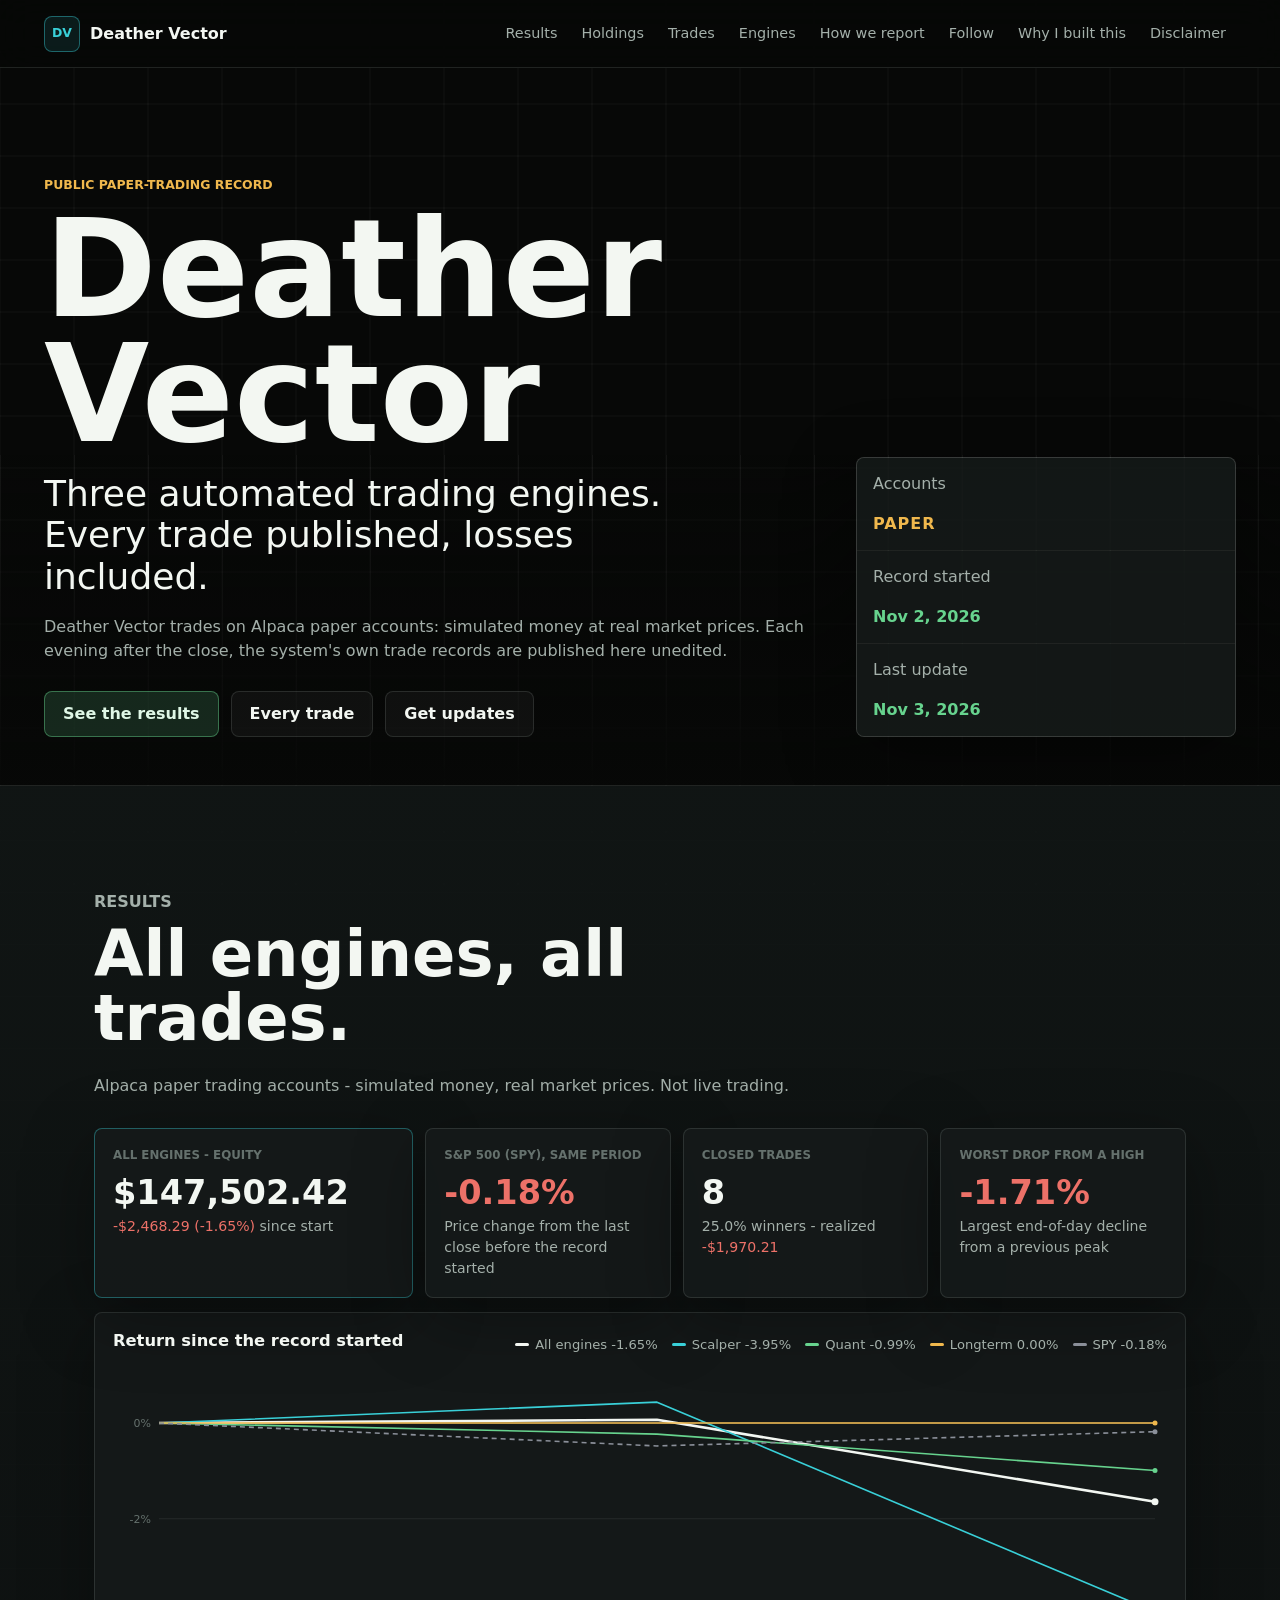
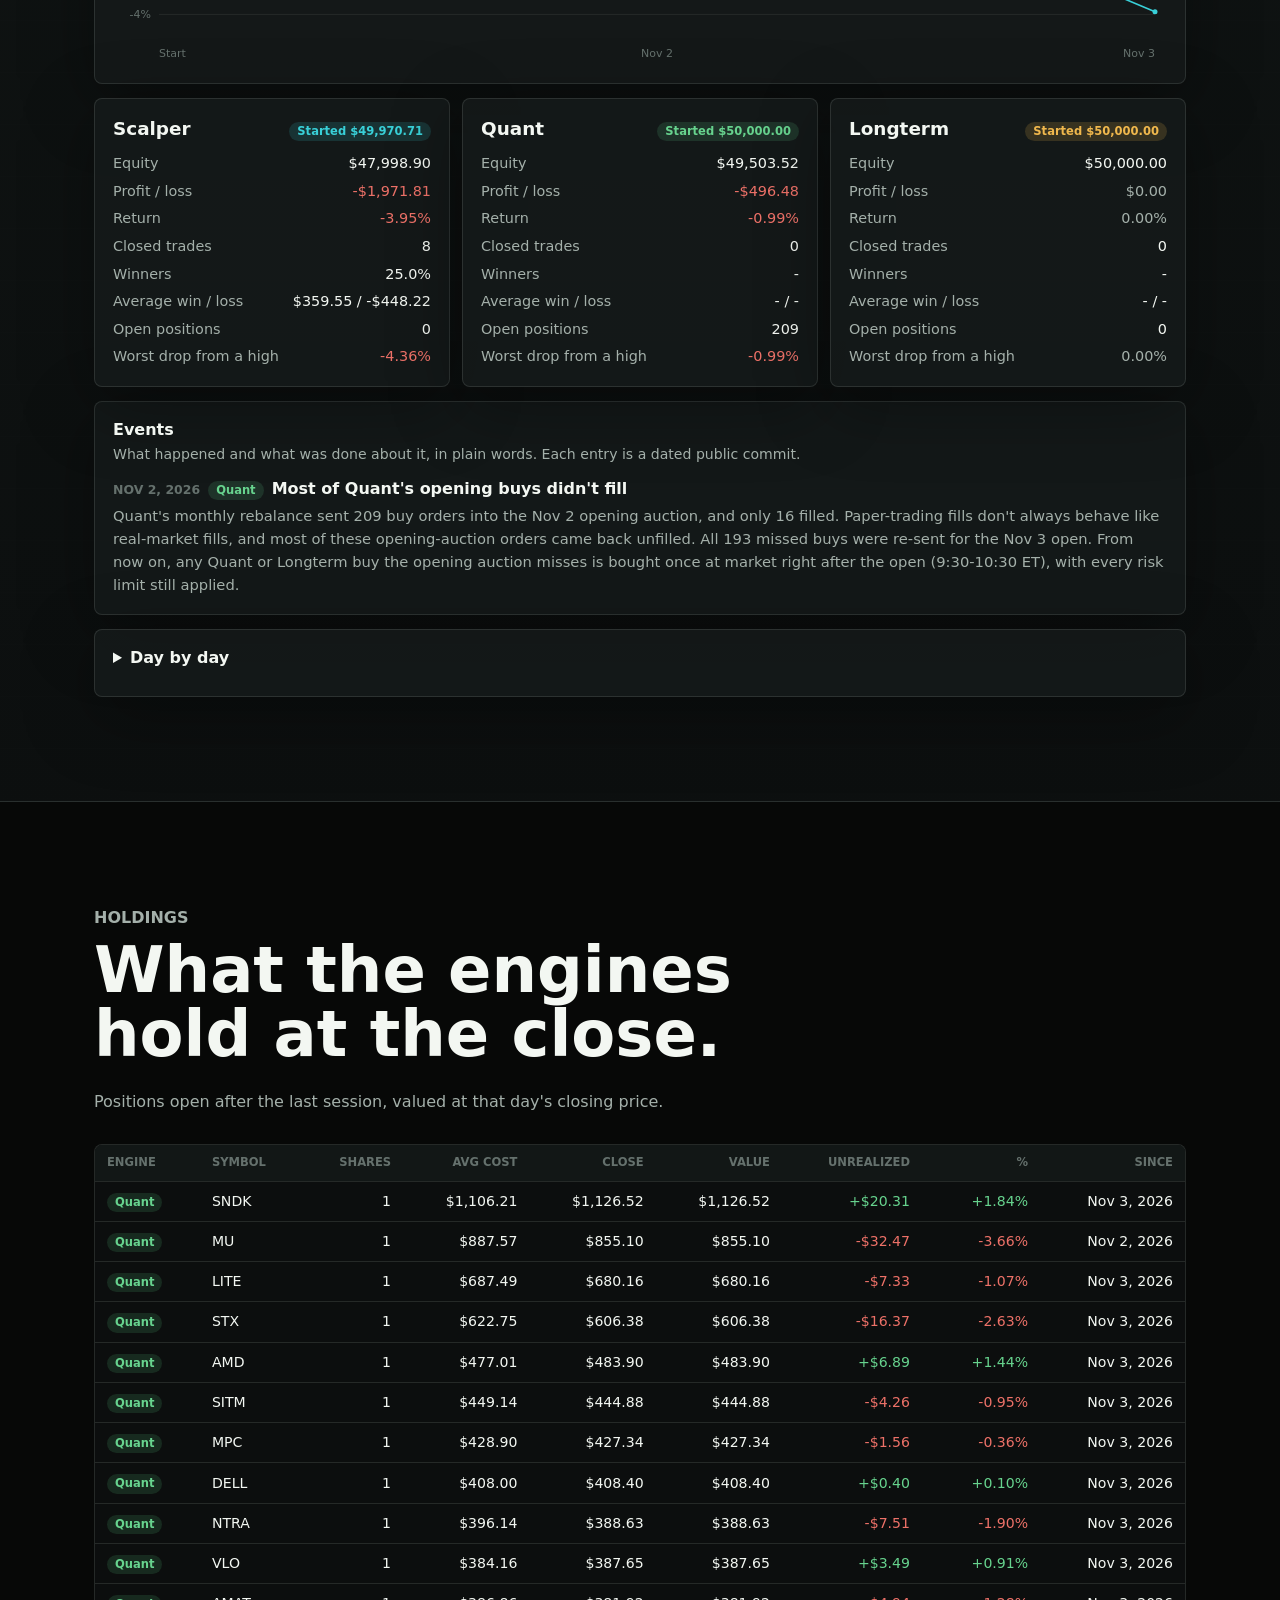
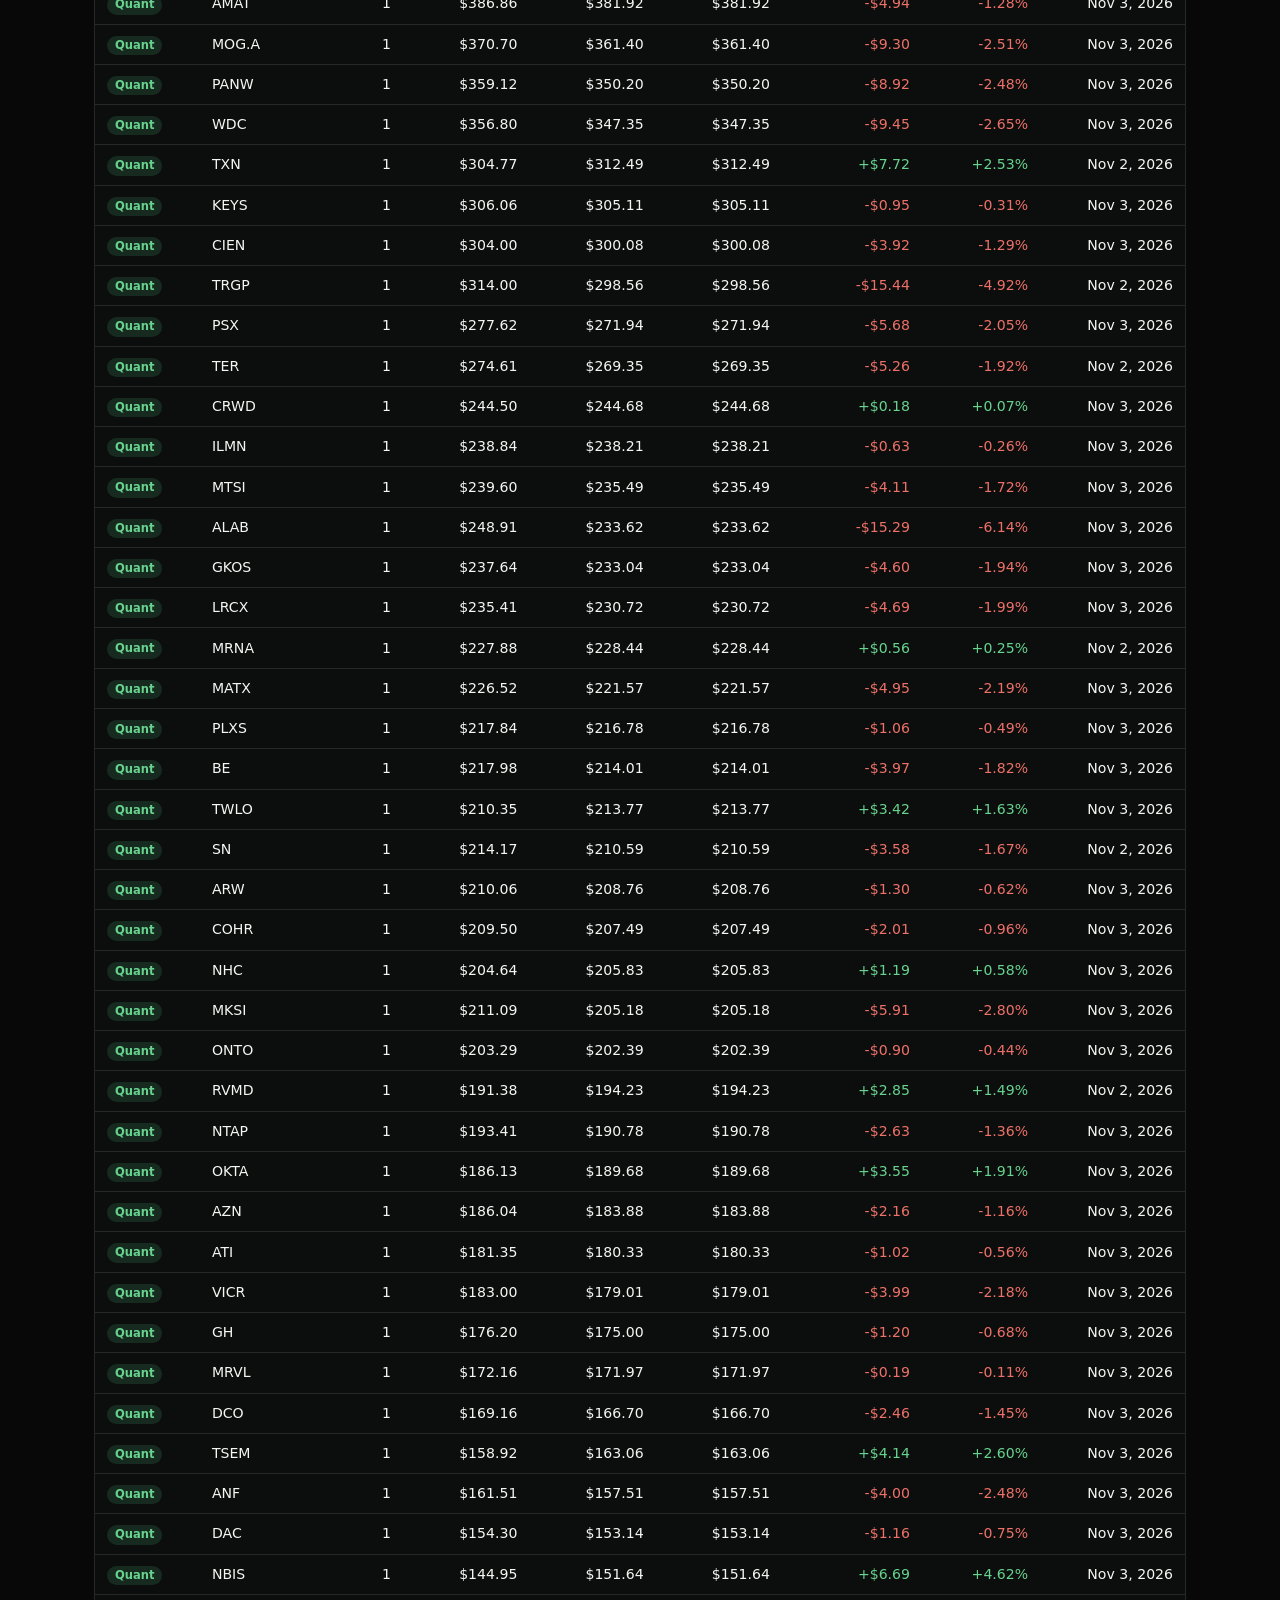
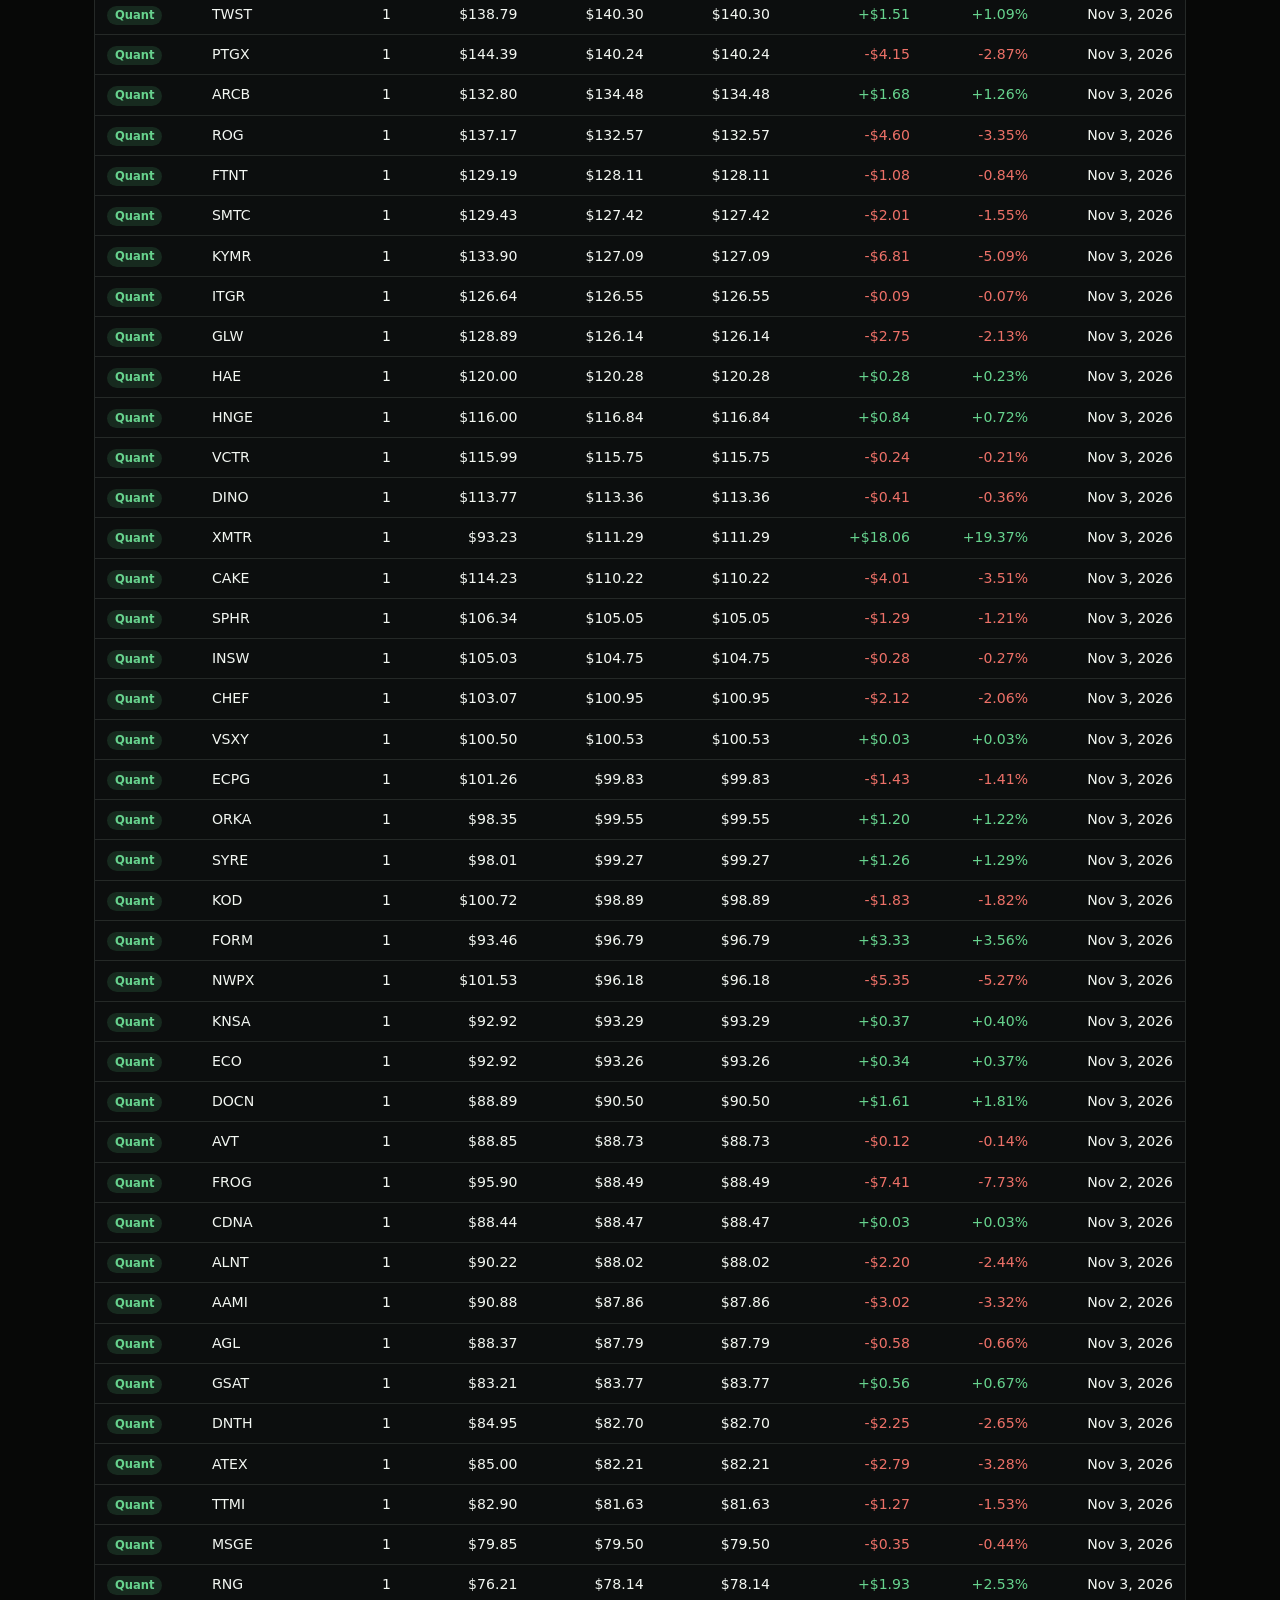
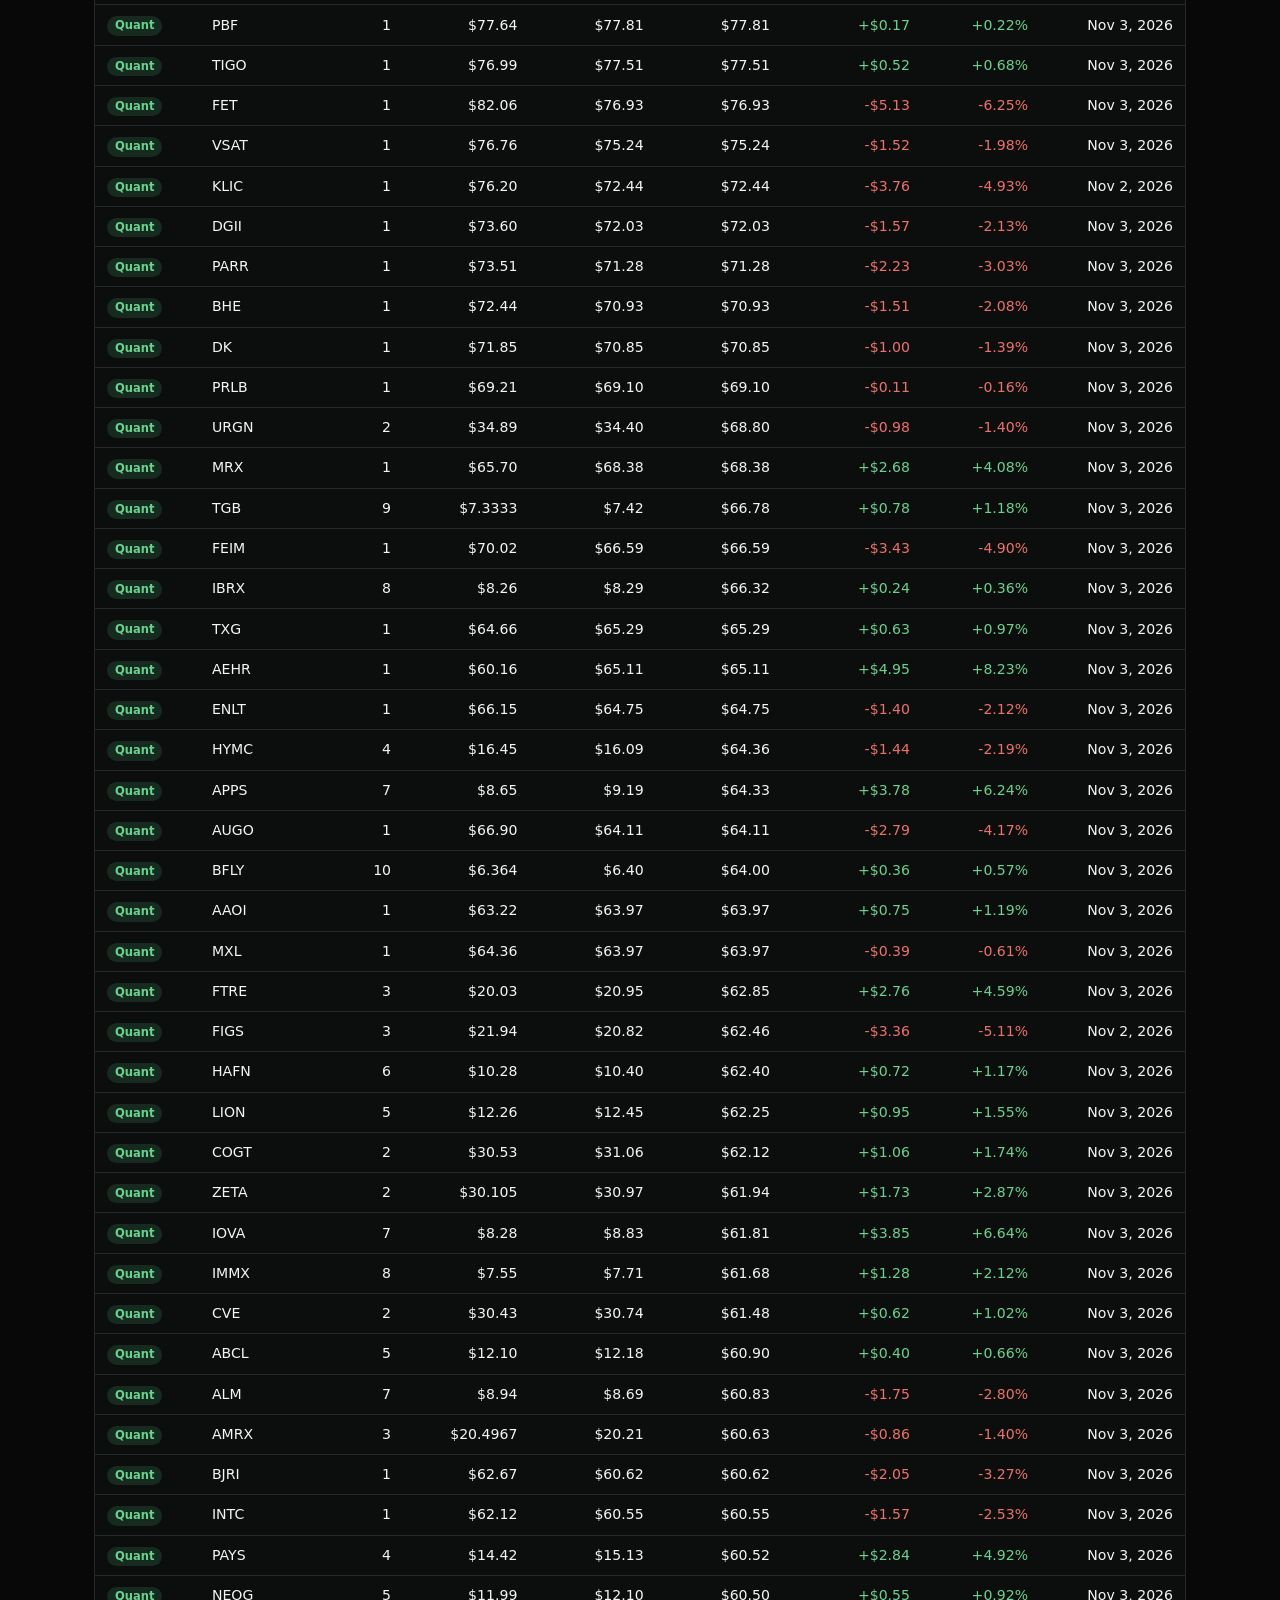
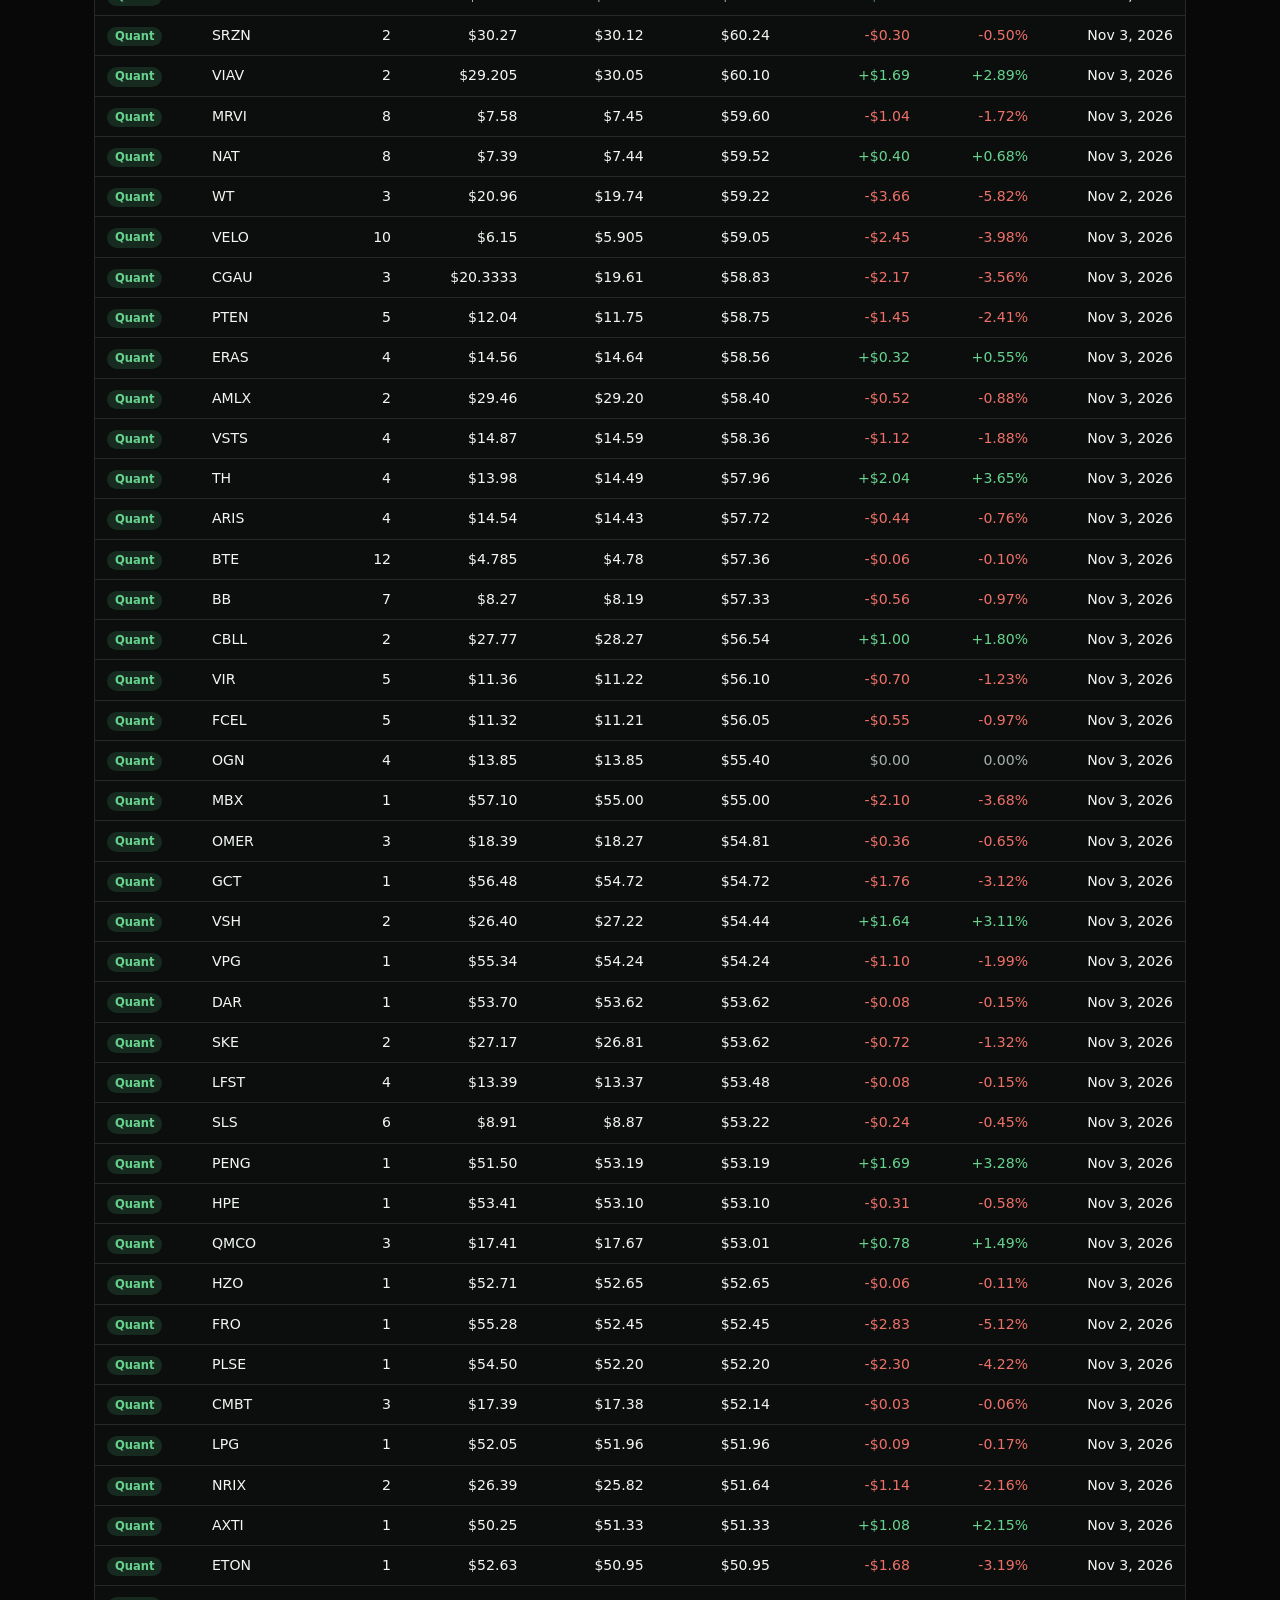
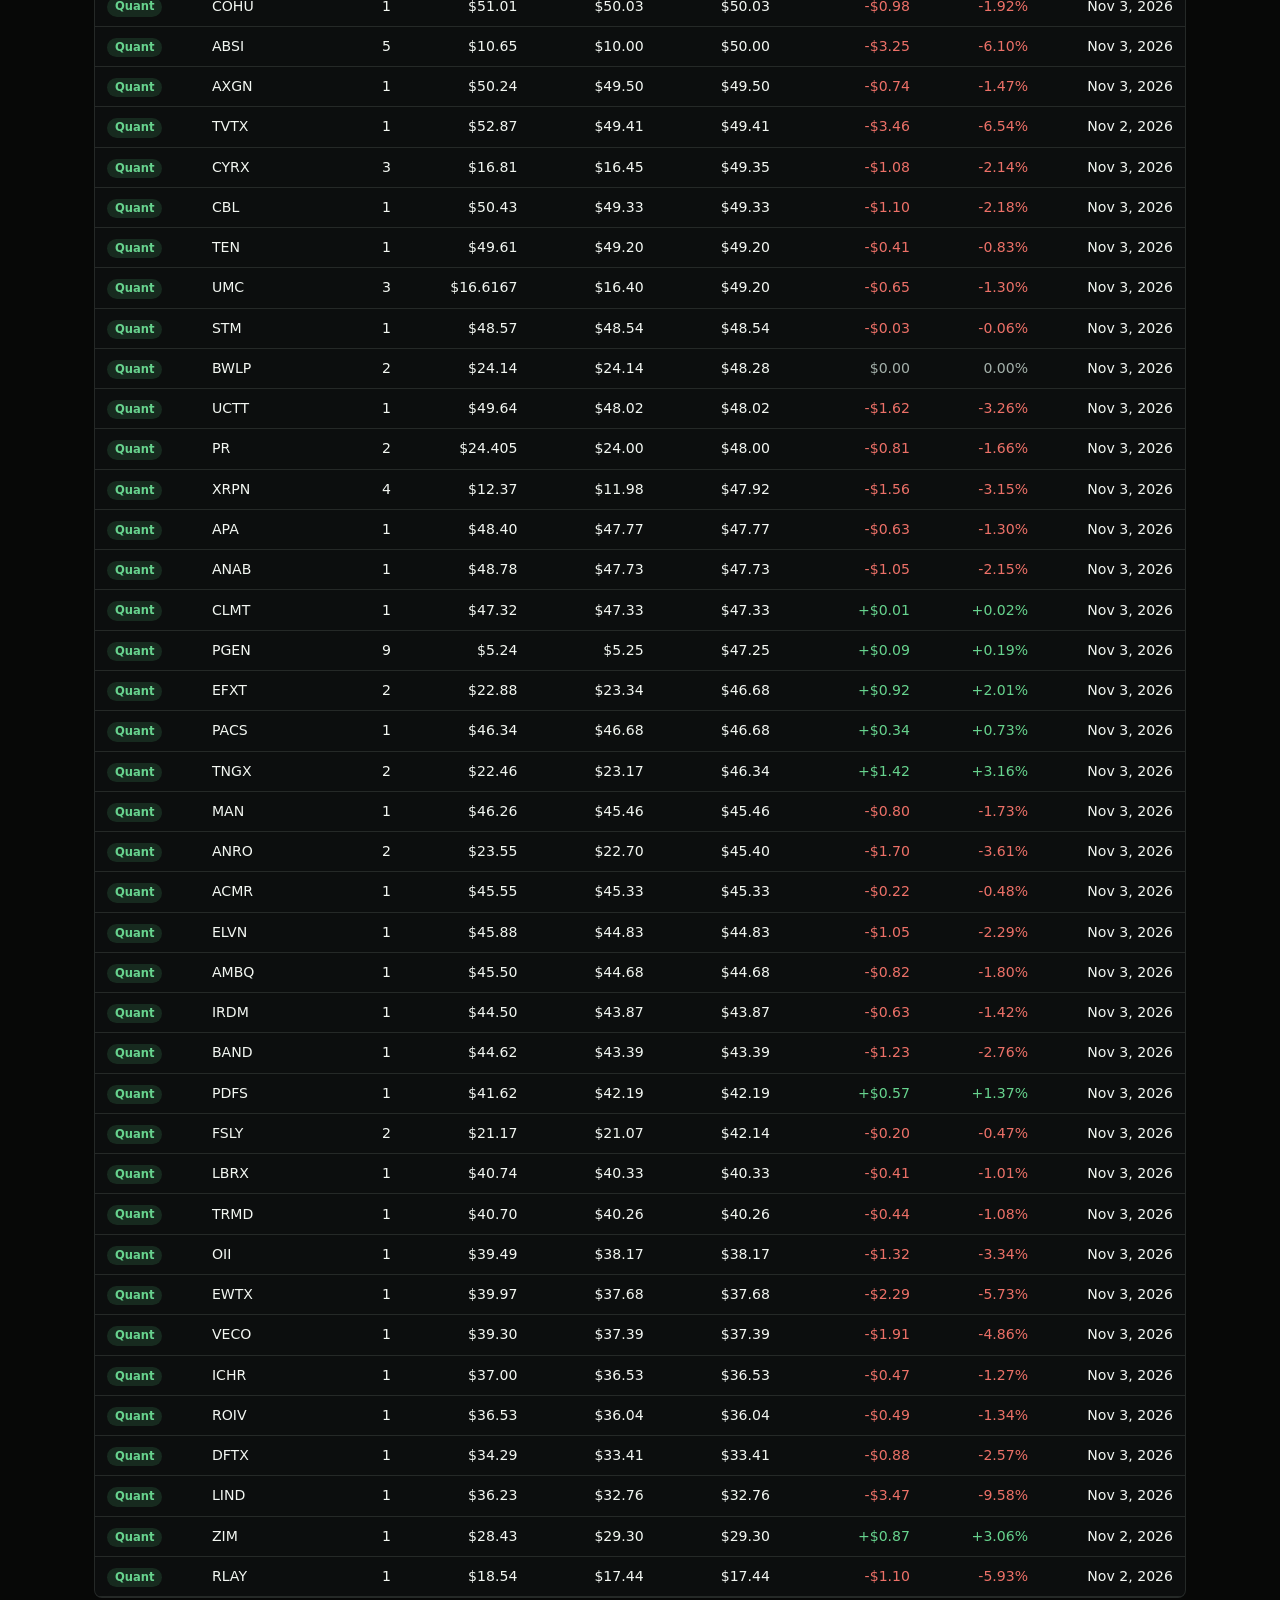
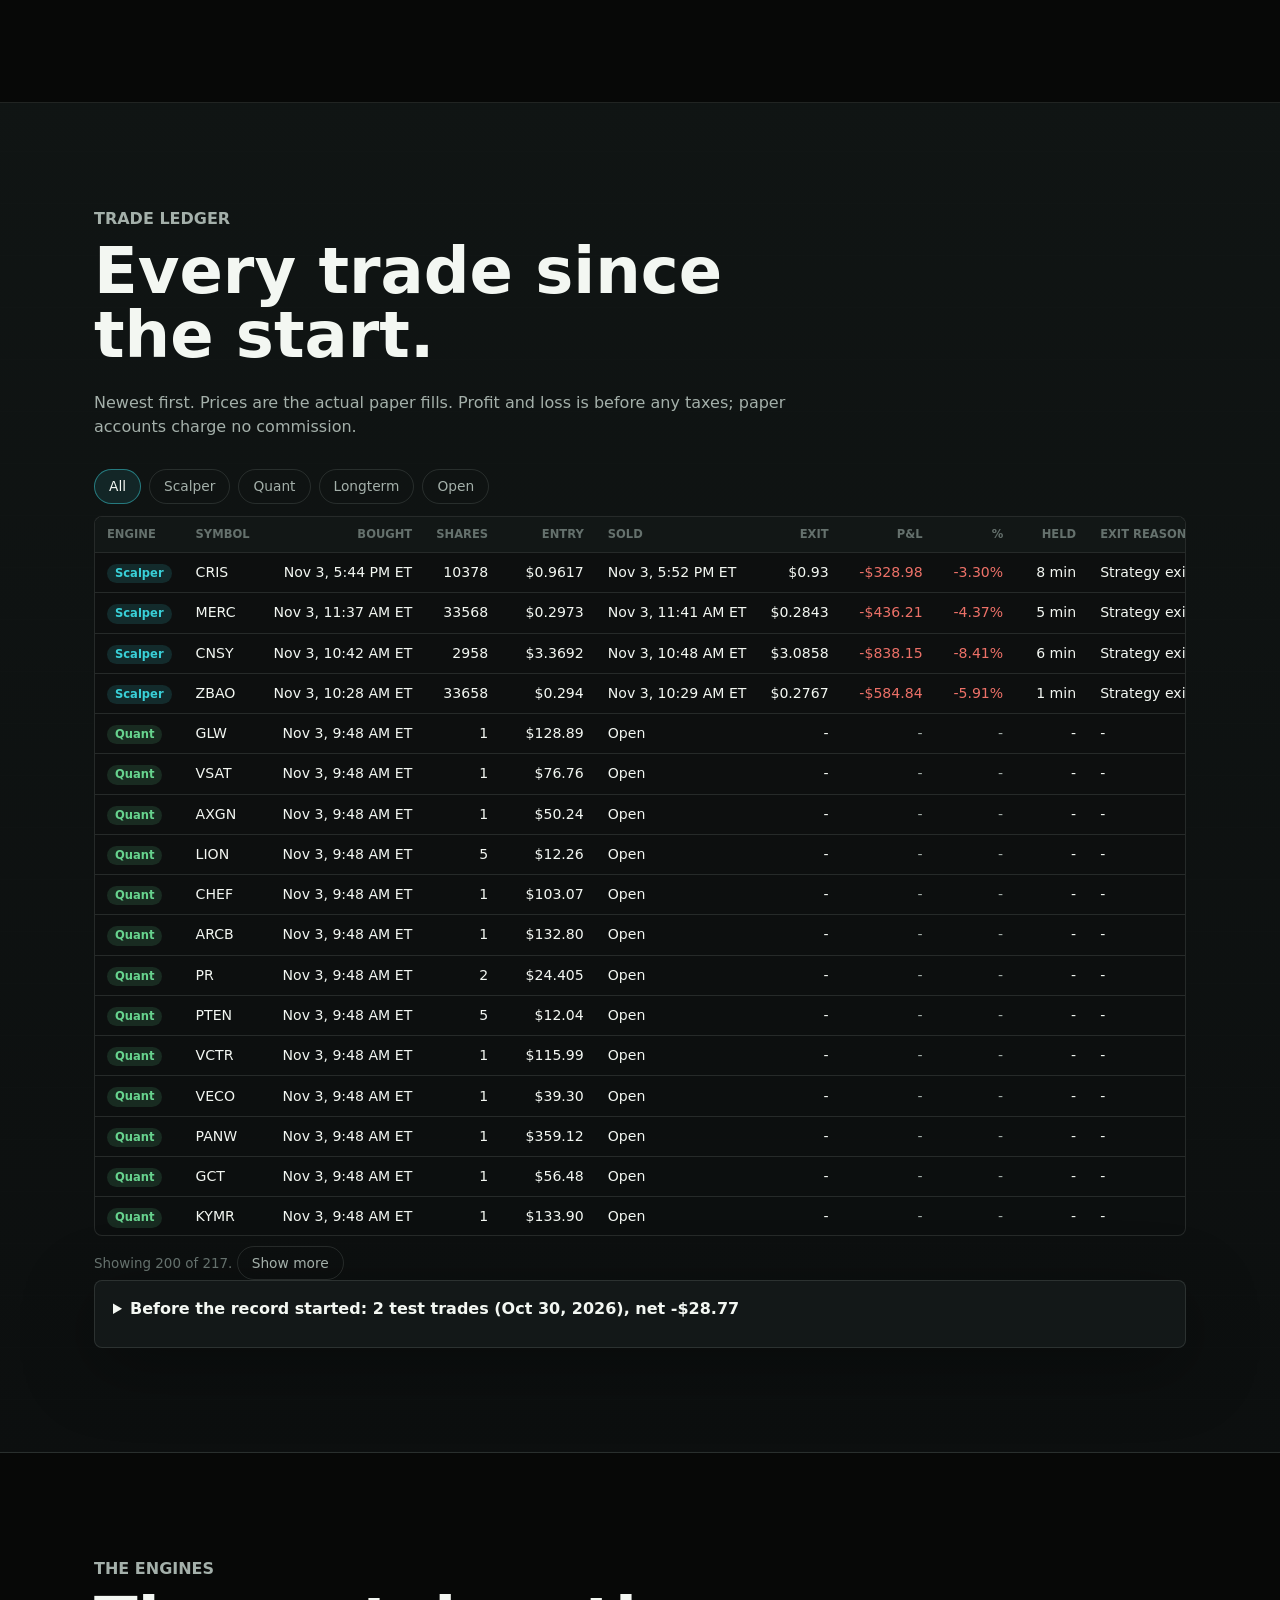
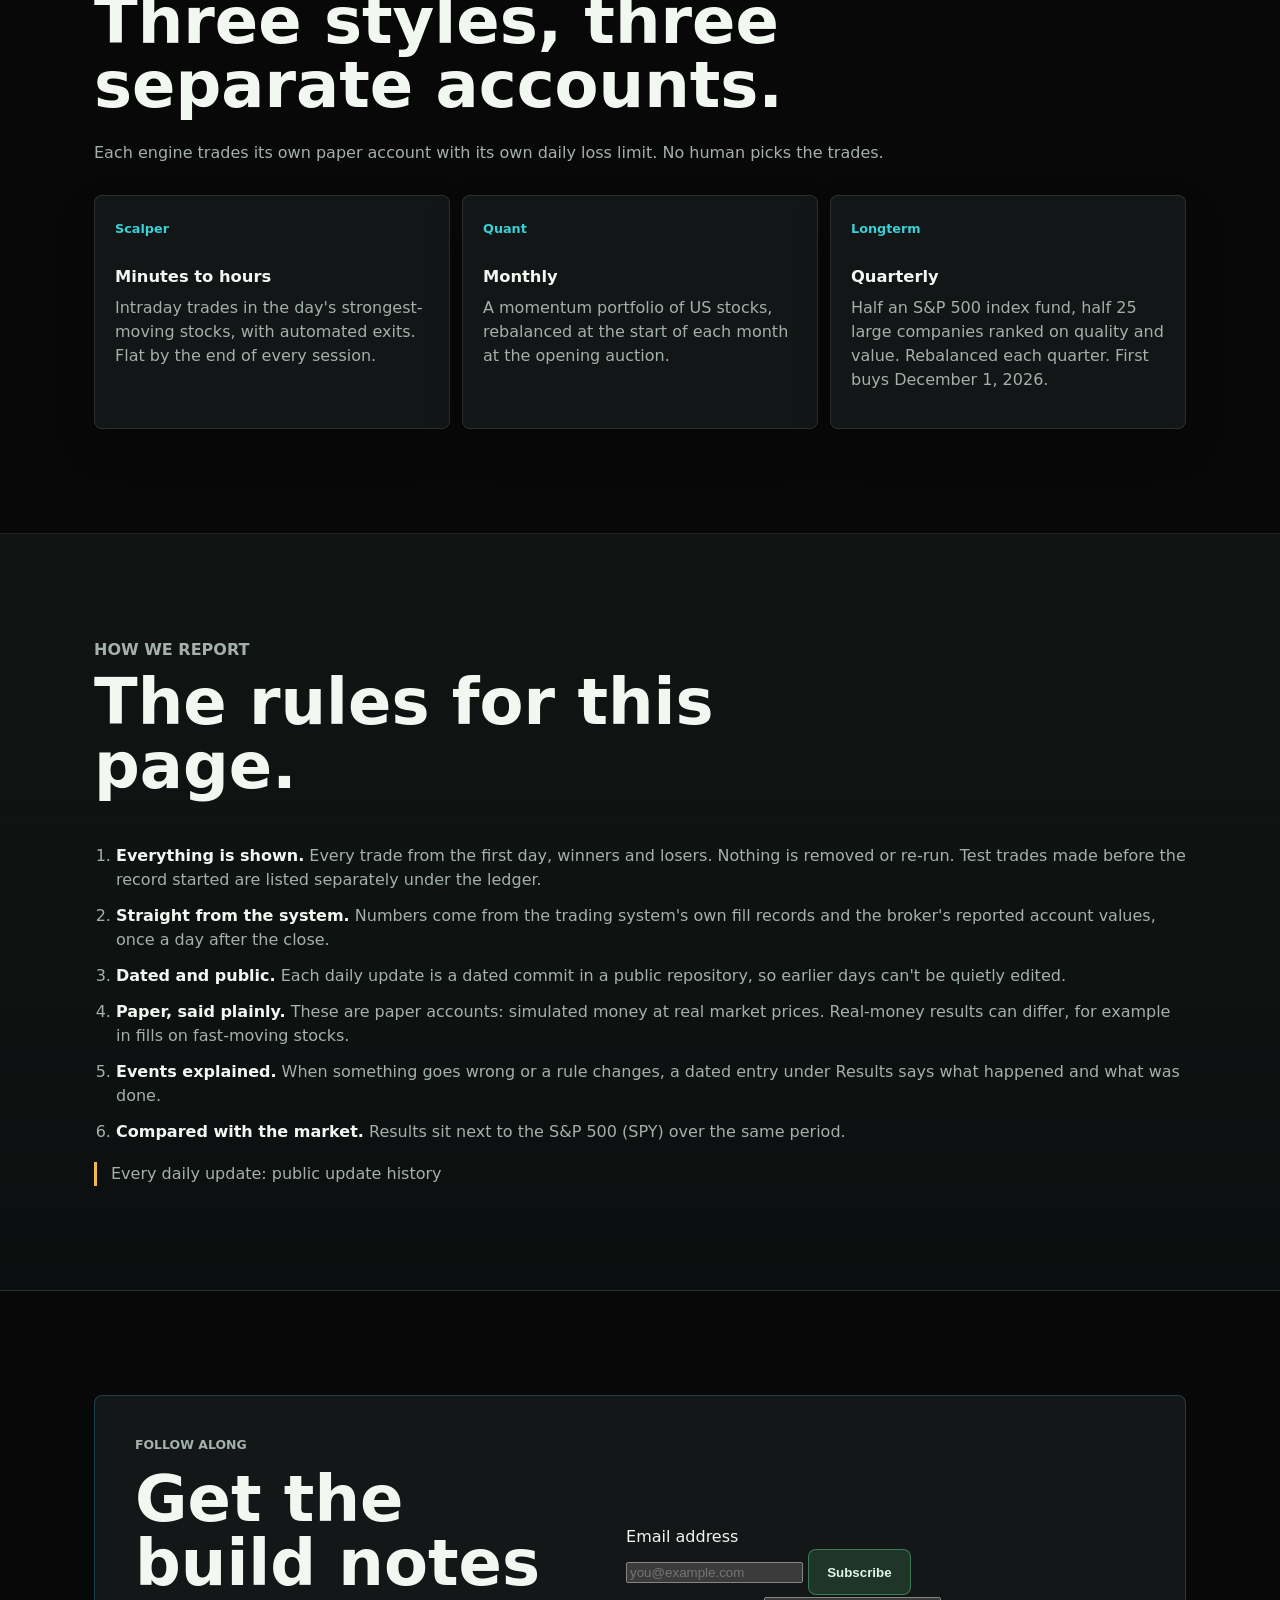
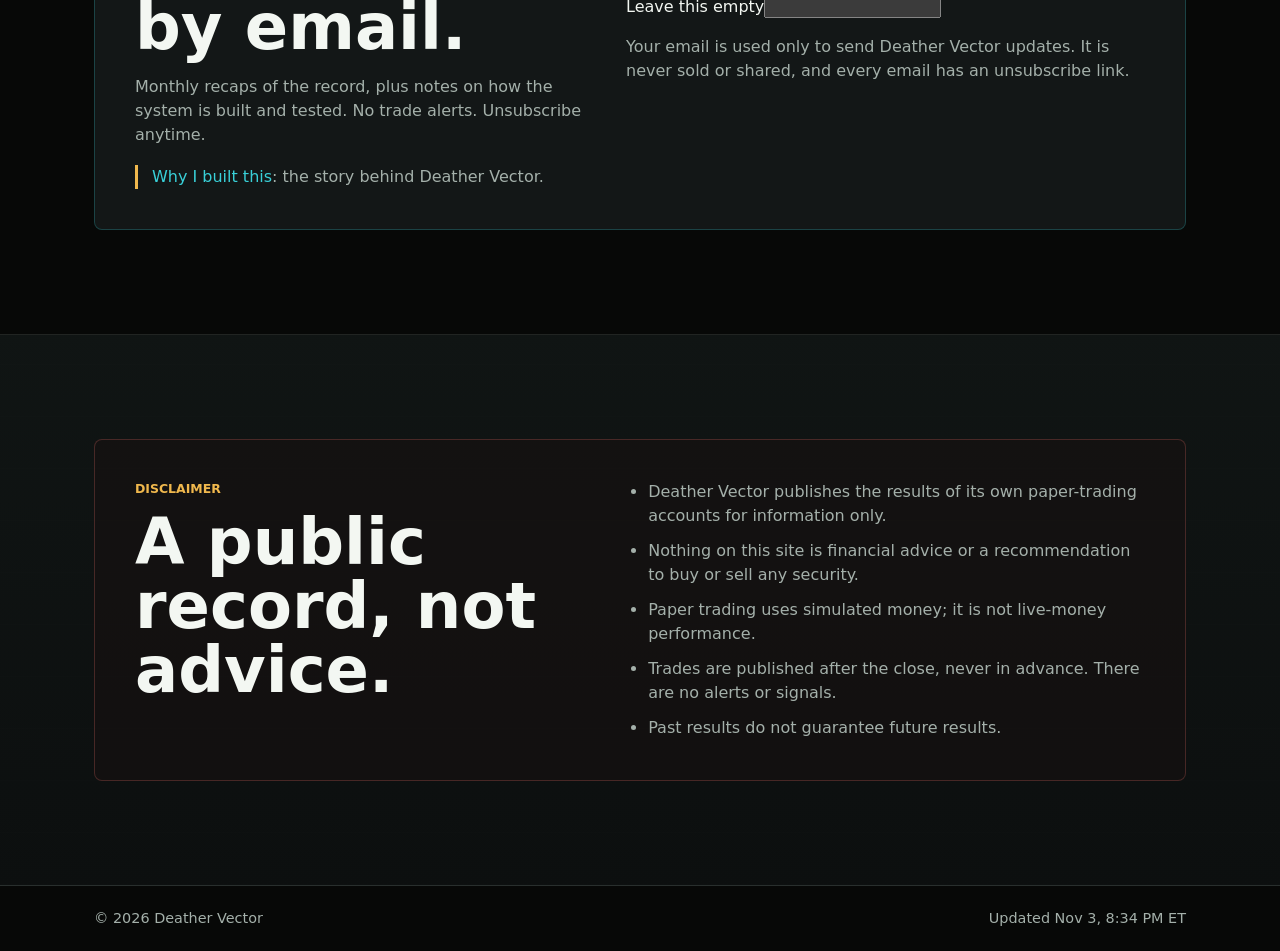
==== site/index.html @ 60af87ab "Site file index.html" ====
<!doctype html>
<html lang="en">
  <head>
    <meta charset="utf-8">
    <meta name="viewport" content="width=device-width, initial-scale=1">
    <title>Deather Vector | Public Paper-Trading Record</title>
    <meta name="description" content="Deather Vector runs three automated trading engines on paper accounts and publishes every trade, win or lose, each evening after the close.">
    <meta property="og:title" content="Deather Vector - public paper-trading record">
    <meta property="og:description" content="Three automated engines. Every trade published daily, losses included. Paper accounts, real market prices.">
    <link rel="icon" href="./favicon.svg" type="image/svg+xml">
    <link rel="stylesheet" href="./styles.css">
  </head>
  <body>
    <canvas class="market-field" id="marketField" aria-hidden="true"></canvas>

    <header class="site-header">
      <a class="brand-mark" href="#home" aria-label="Deather Vector home">
        <span class="brand-glyph">DV</span>
        <span>Deather Vector</span>
      </a>
      <nav class="site-nav" aria-label="Primary navigation">
        <a href="#results">Results</a>
        <a href="#holdings">Holdings</a>
        <a href="#trades">Trades</a>
        <a href="#engines">Engines</a>
        <a href="#rules">How we report</a>
        <a href="#follow">Follow</a>
        <a href="./story.html">Why I built this</a>
        <a href="#disclaimer">Disclaimer</a>
      </nav>
    </header>

    <main>
      <section class="hero section-band" id="home">
        <div class="hero-copy">
          <p class="eyebrow">Public paper-trading record</p>
          <h1>Deather Vector</h1>
          <p class="positioning">Three automated trading engines. Every trade published, losses included.</p>
          <p class="hero-note">
            Deather Vector trades on Alpaca paper accounts: simulated money at real market prices. Each evening
            after the close, the system's own trade records are published here unedited.
          </p>
          <div class="hero-actions">
            <a class="button primary" href="#results">See the results</a>
            <a class="button secondary" href="#trades">Every trade</a>
            <a class="button secondary" href="#follow">Get updates</a>
          </div>
        </div>
        <aside class="hero-panel" aria-label="Record status">
          <div class="status-row">
            <span>Accounts</span>
            <strong class="paper-tag">PAPER</strong>
          </div>
          <div class="status-row">
            <span>Record started</span>
            <strong data-bind="record_start">-</strong>
          </div>
          <div class="status-row">
            <span>Last update</span>
            <strong data-bind="as_of">-</strong>
          </div>
        </aside>
      </section>

      <section class="section-band surface" id="results">
        <div class="section-shell">
          <div class="section-heading">
            <p class="eyebrow">Results</p>
            <h2>All engines, all trades.</h2>
            <p class="lead-note" data-bind="label">Paper accounts: simulated money, real market prices.</p>
          </div>
          <div class="notice" id="pendingNotice" hidden>
            <strong>The public record starts <span data-bind="record_start">-</span>.</strong>
            The first update is published after that day's close. Until then there is nothing to show, and nothing
            here is a placeholder or a backtest.
          </div>
          <div class="notice warn" id="sampleNotice" hidden>
            <strong>Sample data.</strong> These numbers are a layout preview, not results.
          </div>
          <ul class="notice-list" id="notes" hidden></ul>

          <div class="total-board" id="totalBoard">
            <article class="stat-card total">
              <span class="stat-label">All engines - equity</span>
              <p class="stat-value" data-stat="total.equity">-</p>
              <p class="stat-sub"><span data-stat="total.pnl">-</span> <span data-stat="total.return_pct">-</span> since start</p>
            </article>
            <article class="stat-card">
              <span class="stat-label">S&amp;P 500 (SPY), same period</span>
              <p class="stat-value" data-stat="spy.return_pct">-</p>
              <p class="stat-sub">Price change from the last close before the record started</p>
            </article>
            <article class="stat-card">
              <span class="stat-label">Closed trades</span>
              <p class="stat-value" data-stat="total.trades_closed">-</p>
              <p class="stat-sub"><span data-stat="total.win_rate_pct">-</span> winners - realized <span data-stat="total.realized_pnl">-</span></p>
            </article>
            <article class="stat-card">
              <span class="stat-label">Worst drop from a high</span>
              <p class="stat-value" data-stat="total.max_drawdown_pct">-</p>
              <p class="stat-sub">Largest end-of-day decline from a previous peak</p>
            </article>
          </div>

          <div class="chart-panel">
            <div class="chart-head">
              <h3>Return since the record started</h3>
              <div class="legend" id="chartLegend"></div>
            </div>
            <div class="chart" id="equityChart" role="img" aria-label="Return since the record started, by engine, versus SPY"></div>
          </div>

          <div class="engine-grid" id="engineGrid"></div>

          <section class="events-panel" id="eventsPanel" aria-labelledby="eventsTitle" hidden>
            <div class="events-head">
              <h3 id="eventsTitle">Events</h3>
              <p>What happened and what was done about it, in plain words. Each entry is a dated public commit.</p>
            </div>
            <ol class="events" id="eventsList"></ol>
            <button type="button" class="chip events-more" id="eventsMore" hidden>Show all events</button>
          </section>

          <details class="table-panel" id="dailyPanel">
            <summary>Day by day</summary>
            <div class="table-scroll"><table id="dailyTable"></table></div>
          </details>
        </div>
      </section>

      <section class="section-band" id="holdings">
        <div class="section-shell">
          <div class="section-heading compact">
            <p class="eyebrow">Holdings</p>
            <h2>What the engines hold at the close.</h2>
            <p>Positions open after the last session, valued at that day's closing price.</p>
          </div>
          <div class="table-scroll"><table id="holdingsTable"></table></div>
        </div>
      </section>

      <section class="section-band surface" id="trades">
        <div class="section-shell">
          <div class="section-heading compact">
            <p class="eyebrow">Trade ledger</p>
            <h2>Every trade since the start.</h2>
            <p>Newest first. Prices are the actual paper fills. Profit and loss is before any taxes; paper accounts charge no commission.</p>
          </div>
          <div class="filters" role="group" aria-label="Filter trades">
            <button type="button" class="chip active" data-filter="ALL">All</button>
            <button type="button" class="chip" data-filter="SCALPER">Scalper</button>
            <button type="button" class="chip" data-filter="QUANT">Quant</button>
            <button type="button" class="chip" data-filter="LONGTERM">Longterm</button>
            <button type="button" class="chip" data-filter="OPEN">Open</button>
          </div>
          <div class="table-scroll tall"><table id="tradesTable"></table></div>
          <p class="table-foot" id="tradesFoot"></p>
          <details class="table-panel before-panel" id="beforePanel" hidden>
            <summary id="beforeSummary">Before the record started</summary>
            <p class="table-foot">Test trades on the same paper accounts before the public record began. They are not in the
              numbers above; each engine's starting balance is the broker's balance after them.</p>
            <div class="table-scroll"><table id="beforeTable"></table></div>
          </details>
        </div>
      </section>

      <section class="section-band" id="engines">
        <div class="section-shell">
          <div class="section-heading">
            <p class="eyebrow">The engines</p>
            <h2>Three styles, three separate accounts.</h2>
            <p>Each engine trades its own paper account with its own daily loss limit. No human picks the trades.</p>
          </div>
          <div class="feature-grid three">
            <article class="feature-card">
              <span class="feature-index">Scalper</span>
              <h3>Minutes to hours</h3>
              <p>Intraday trades in the day's strongest-moving stocks, with automated exits. Flat by the end of every session.</p>
            </article>
            <article class="feature-card">
              <span class="feature-index">Quant</span>
              <h3>Monthly</h3>
              <p>A momentum portfolio of US stocks, rebalanced at the start of each month at the opening auction.</p>
            </article>
            <article class="feature-card">
              <span class="feature-index">Longterm</span>
              <h3>Quarterly</h3>
              <p>Half an S&amp;P 500 index fund, half 25 large companies ranked on quality and value. Rebalanced each quarter. First buys December 1, 2026.</p>
            </article>
          </div>
        </div>
      </section>

      <section class="section-band surface" id="rules">
        <div class="section-shell">
          <div class="section-heading compact">
            <p class="eyebrow">How we report</p>
            <h2>The rules for this page.</h2>
          </div>
          <ol class="rules">
            <li><strong>Everything is shown.</strong> Every trade from the first day, winners and losers. Nothing is removed or re-run. Test trades made before the record started are listed separately under the ledger.</li>
            <li><strong>Straight from the system.</strong> Numbers come from the trading system's own fill records and the broker's reported account values, once a day after the close.</li>
            <li><strong>Dated and public.</strong> Each daily update is a dated commit in a public repository, so earlier days can't be quietly edited.</li>
            <li><strong>Paper, said plainly.</strong> These are paper accounts: simulated money at real market prices. Real-money results can differ, for example in fills on fast-moving stocks.</li>
            <li><strong>Events explained.</strong> When something goes wrong or a rule changes, a dated entry under Results says what happened and what was done.</li>
            <li><strong>Compared with the market.</strong> Results sit next to the S&amp;P 500 (SPY) over the same period.</li>
          </ol>
          <p class="method-note" id="repoLink"></p>
        </div>
      </section>

      <section class="section-band" id="follow">
        <div class="section-shell">
          <div class="follow-panel">
            <div>
              <p class="eyebrow">Follow along</p>
              <h2>Get the build notes by email.</h2>
              <p>Monthly recaps of the record, plus notes on how the system is built and tested.
                No trade alerts. Unsubscribe anytime.</p>
              <p class="method-note"><a href="./story.html">Why I built this</a>: the story behind Deather Vector.</p>
            </div>
            <form class="follow-form" id="followForm" action="/api/subscribe" method="post" novalidate>
              <label for="followEmail">Email address</label>
              <div class="follow-row">
                <input id="followEmail" name="email" type="email" required maxlength="254" autocomplete="email" inputmode="email" placeholder="you@example.com">
                <button type="submit" class="button primary" id="followButton">Subscribe</button>
              </div>
              <div class="hp" aria-hidden="true"><label for="followWebsite">Leave this empty</label><input id="followWebsite" name="website" type="text" tabindex="-1" autocomplete="off"></div>
              <p class="follow-status" id="followStatus" role="status" aria-live="polite"></p>
              <p class="follow-privacy">Your email is used only to send Deather Vector updates. It is never sold or shared, and every email has an unsubscribe link.</p>
            </form>
          </div>
        </div>
      </section>

      <section class="section-band surface" id="disclaimer">
        <div class="section-shell">
          <div class="disclaimer-panel">
            <div>
              <p class="eyebrow">Disclaimer</p>
              <h2>A public record, not advice.</h2>
            </div>
            <ul>
              <li>Deather Vector publishes the results of its own paper-trading accounts for information only.</li>
              <li>Nothing on this site is financial advice or a recommendation to buy or sell any security.</li>
              <li>Paper trading uses simulated money; it is not live-money performance.</li>
              <li>Trades are published after the close, never in advance. There are no alerts or signals.</li>
              <li>Past results do not guarantee future results.</li>
            </ul>
          </div>
        </div>
      </section>
    </main>

    <footer class="site-footer">
      <span>&copy; <span id="year">2026</span> Deather Vector</span>
      <span data-bind="generated">-</span>
    </footer>

    <script src="./script.js"></script>
    <script src="./app.js"></script>
    <script src="./follow.js"></script>
  </body>
</html>
---- site/styles.css ----
:root {
  color-scheme: dark;
  --bg: #070807;
  --bg-2: #0d1010;
  --surface: #111615;
  --panel: #151a1a;
  --panel-strong: #1d2422;
  --text: #f3f7f2;
  --muted: #a4b0aa;
  --subtle: #65716d;
  --line: rgba(220, 232, 224, 0.12);
  --cyan: #39d0d8;
  --green: #67d38e;
  --amber: #f0b84d;
  --red: #ed7168;
  --shadow: 0 18px 70px rgba(0, 0, 0, 0.34);
  --max: 1180px;
}

* {
  box-sizing: border-box;
}

html {
  scroll-behavior: smooth;
}

body {
  margin: 0;
  background: var(--bg);
  color: var(--text);
  font-family:
    Inter, ui-sans-serif, system-ui, -apple-system, BlinkMacSystemFont, "Segoe UI",
    sans-serif;
  line-height: 1.5;
  text-rendering: optimizeLegibility;
}

a {
  color: inherit;
  text-decoration: none;
}

.market-field {
  position: fixed;
  inset: 0;
  z-index: -2;
  width: 100%;
  height: 100%;
  background: #070807;
}

.site-header {
  position: sticky;
  top: 0;
  z-index: 10;
  display: flex;
  align-items: center;
  justify-content: space-between;
  gap: 18px;
  min-height: 68px;
  padding: 14px clamp(18px, 4vw, 44px);
  border-bottom: 1px solid var(--line);
  background: rgba(7, 8, 7, 0.84);
  backdrop-filter: blur(18px);
}

.brand-mark {
  display: inline-flex;
  align-items: center;
  gap: 10px;
  min-width: max-content;
  font-weight: 800;
  letter-spacing: 0;
}

.brand-glyph {
  display: grid;
  place-items: center;
  width: 36px;
  height: 36px;
  border: 1px solid rgba(57, 208, 216, 0.42);
  border-radius: 8px;
  background: rgba(57, 208, 216, 0.1);
  color: var(--cyan);
  font-size: 0.78rem;
}

.site-nav {
  display: none;
  align-items: center;
  gap: 4px;
  color: var(--muted);
  font-size: 0.9rem;
}

.site-nav a {
  border-radius: 6px;
  padding: 8px 10px;
}

.site-nav a:hover,
.site-nav a:focus-visible {
  background: rgba(255, 255, 255, 0.06);
  color: var(--text);
  outline: none;
}

.section-band {
  position: relative;
  border-bottom: 1px solid var(--line);
}

.hero {
  display: grid;
  align-items: center;
  gap: 28px;
  min-height: calc(88svh - 68px);
  padding: clamp(56px, 9vw, 108px) clamp(18px, 4vw, 44px) 48px;
}

.hero::after {
  position: absolute;
  right: 0;
  bottom: 0;
  left: 0;
  height: 46%;
  content: "";
  background:
    linear-gradient(to top, rgba(7, 8, 7, 0.96), rgba(7, 8, 7, 0.2)),
    repeating-linear-gradient(
      90deg,
      rgba(255, 255, 255, 0.05) 0,
      rgba(255, 255, 255, 0.05) 1px,
      transparent 1px,
      transparent 74px
    );
  pointer-events: none;
  z-index: -1;
}

.hero-copy,
.hero-panel,
.section-shell,
.site-footer {
  width: min(100%, var(--max));
  margin-inline: auto;
}

.hero-copy {
  max-width: 820px;
  margin-inline: 0;
}

.eyebrow {
  margin: 0 0 12px;
  color: var(--amber);
  font-size: 0.78rem;
  font-weight: 800;
  letter-spacing: 0;
  text-transform: uppercase;
}

h1,
h2,
h3,
p {
  margin-top: 0;
}

h1 {
  max-width: 12ch;
  margin-bottom: 16px;
  font-size: clamp(3.7rem, 14vw, 8.5rem);
  line-height: 0.92;
  letter-spacing: 0;
}

h2 {
  max-width: 760px;
  margin-bottom: 16px;
  font-size: clamp(2rem, 5vw, 4.25rem);
  line-height: 1;
  letter-spacing: 0;
}

h3 {
  margin-bottom: 9px;
  font-size: 1.02rem;
  line-height: 1.25;
  letter-spacing: 0;
}

.positioning {
  max-width: 700px;
  margin-bottom: 18px;
  color: var(--text);
  font-size: clamp(1.25rem, 3.8vw, 2.25rem);
  line-height: 1.15;
}

.hero-note,
.section-heading p,
.feature-card p,
.metric-card p,
.timeline-item p,
.method-note,
.contact-placeholder p {
  color: var(--muted);
}

.hero-note {
  max-width: 760px;
  margin-bottom: 28px;
  font-size: 1rem;
}

.hero-actions {
  display: flex;
  flex-wrap: wrap;
  gap: 12px;
}

.button {
  display: inline-flex;
  align-items: center;
  justify-content: center;
  min-height: 46px;
  border: 1px solid var(--line);
  border-radius: 8px;
  padding: 0 18px;
  font-weight: 800;
}

.button.primary {
  border-color: rgba(103, 211, 142, 0.44);
  background: rgba(103, 211, 142, 0.16);
  color: #dff7e6;
}

.button.secondary {
  background: rgba(255, 255, 255, 0.04);
  color: var(--text);
}

.button:hover,
.button:focus-visible {
  transform: translateY(-1px);
  outline: 2px solid rgba(57, 208, 216, 0.36);
  outline-offset: 2px;
}

.hero-panel {
  display: grid;
  gap: 1px;
  overflow: hidden;
  border: 1px solid var(--line);
  border-radius: 8px;
  background: var(--line);
  box-shadow: var(--shadow);
}

.status-row {
  display: flex;
  align-items: center;
  justify-content: space-between;
  gap: 16px;
  min-height: 58px;
  padding: 14px 16px;
  background: rgba(17, 22, 21, 0.84);
}

.status-row span {
  color: var(--muted);
}

.status-row strong {
  color: var(--green);
  text-align: right;
}

.surface {
  background:
    linear-gradient(180deg, rgba(17, 22, 21, 0.94), rgba(13, 16, 16, 0.94)),
    repeating-linear-gradient(
      0deg,
      rgba(255, 255, 255, 0.035) 0,
      rgba(255, 255, 255, 0.035) 1px,
      transparent 1px,
      transparent 52px
    );
}

.section-shell {
  padding: clamp(56px, 9vw, 104px) clamp(18px, 4vw, 44px);
}

.section-heading {
  display: grid;
  gap: 8px;
  max-width: 860px;
  margin-bottom: 30px;
}

.section-heading.compact {
  max-width: 760px;
}

.section-heading p {
  margin-bottom: 0;
  font-size: 1rem;
}

.feature-grid,
.metrics-grid {
  display: grid;
  gap: 12px;
}

.feature-card,
.metric-card,
.timeline-item,
.contact-placeholder {
  border: 1px solid var(--line);
  border-radius: 8px;
  background: rgba(21, 26, 26, 0.82);
  box-shadow: 0 18px 42px rgba(0, 0, 0, 0.2);
}

.feature-card {
  min-height: 205px;
  padding: 20px;
}

.feature-index {
  display: inline-block;
  margin-bottom: 28px;
  color: var(--cyan);
  font-size: 0.78rem;
  font-weight: 900;
}

.spine {
  display: grid;
  gap: 10px;
  margin: 0;
  padding: 0;
  list-style: none;
  counter-reset: spine;
}

.spine li {
  position: relative;
  min-height: 58px;
  border: 1px solid var(--line);
  border-radius: 8px;
  padding: 16px 16px 16px 52px;
  background: rgba(21, 26, 26, 0.74);
  counter-increment: spine;
}

.spine li::before {
  position: absolute;
  top: 16px;
  left: 16px;
  display: grid;
  place-items: center;
  width: 24px;
  height: 24px;
  border-radius: 50%;
  background: rgba(57, 208, 216, 0.12);
  color: var(--cyan);
  content: counter(spine);
  font-size: 0.72rem;
  font-weight: 900;
}

.spine li::after {
  position: absolute;
  bottom: -12px;
  left: 27px;
  width: 1px;
  height: 12px;
  background: rgba(57, 208, 216, 0.4);
  content: "";
}

.spine li:last-child::after {
  content: none;
}

.spine span {
  font-weight: 800;
}

.method-note {
  margin: 18px 0 0;
  border-left: 3px solid var(--amber);
  padding-left: 14px;
}

.metric-card {
  min-height: 190px;
  padding: 18px;
}

.placeholder-label {
  display: inline-flex;
  align-items: center;
  min-height: 26px;
  margin-bottom: 18px;
  border: 1px solid rgba(240, 184, 77, 0.42);
  border-radius: 999px;
  padding: 0 10px;
  color: var(--amber);
  font-size: 0.72rem;
  font-weight: 900;
  text-transform: uppercase;
}

.metric-value {
  margin-bottom: 8px;
  color: var(--green);
  font-size: 1.55rem;
  font-weight: 900;
  line-height: 1.1;
}

.timeline {
  display: grid;
  gap: 12px;
}

.timeline-item {
  padding: 20px;
}

.timeline-item span {
  display: inline-block;
  margin-bottom: 14px;
  color: var(--subtle);
  font-size: 0.78rem;
  font-weight: 900;
  text-transform: uppercase;
}

.timeline-item.current {
  border-color: rgba(103, 211, 142, 0.42);
  background: rgba(103, 211, 142, 0.09);
}

.timeline-item.current span {
  color: var(--green);
}

.disclaimer-panel {
  display: grid;
  gap: 28px;
  border: 1px solid rgba(237, 113, 104, 0.24);
  border-radius: 8px;
  padding: clamp(22px, 5vw, 40px);
  background: rgba(26, 18, 18, 0.48);
}

.disclaimer-panel ul {
  display: grid;
  gap: 11px;
  margin: 0;
  padding-left: 20px;
  color: var(--muted);
}

.updates-layout {
  display: grid;
  gap: 24px;
  align-items: start;
}

.contact-placeholder {
  padding: 22px;
}

.contact-placeholder span {
  display: inline-block;
  margin-bottom: 16px;
  color: var(--cyan);
  font-size: 0.78rem;
  font-weight: 900;
  text-transform: uppercase;
}

.contact-placeholder strong {
  display: block;
  margin-bottom: 10px;
  font-size: 1.35rem;
}

.site-footer {
  display: flex;
  flex-wrap: wrap;
  justify-content: space-between;
  gap: 12px;
  padding: 22px clamp(18px, 4vw, 44px);
  color: var(--muted);
  font-size: 0.9rem;
}

@media (min-width: 920px) {
  .site-nav {
    display: flex;
  }
}

@media (min-width: 720px) {
  .hero {
    min-height: calc(82svh - 68px);
  }

  .hero-panel {
    grid-template-columns: repeat(3, 1fr);
  }

  .status-row {
    display: grid;
    align-content: center;
  }

  .status-row strong {
    text-align: left;
  }

  .feature-grid,
  .metrics-grid {
    grid-template-columns: repeat(2, minmax(0, 1fr));
  }

  .timeline {
    grid-template-columns: repeat(2, minmax(0, 1fr));
  }
}

@media (min-width: 1020px) {
  .hero {
    grid-template-columns: minmax(0, 1fr) 380px;
    align-items: end;
  }

  .hero-panel {
    grid-template-columns: 1fr;
    margin-inline: 0;
  }

  .feature-grid,
  .metrics-grid {
    grid-template-columns: repeat(3, minmax(0, 1fr));
  }

  .spine {
    grid-template-columns: repeat(4, minmax(0, 1fr));
  }

  .spine li {
    padding: 58px 16px 18px;
  }

  .spine li::before {
    top: 18px;
  }

  .spine li::after {
    top: 29px;
    right: -12px;
    bottom: auto;
    left: auto;
    width: 12px;
    height: 1px;
  }

  .updates-layout,
  .disclaimer-panel {
    grid-template-columns: minmax(0, 0.9fr) minmax(320px, 1fr);
  }
}

@media (prefers-reduced-motion: reduce) {
  *,
  *::before,
  *::after {
    scroll-behavior: auto !important;
  }

  .button:hover,
  .button:focus-visible {
    transform: none;
  }
}

/* ---------------- Results site (Nov 2026) ---------------- */
[hidden] {
  display: none !important;
}

.paper-tag {
  color: var(--amber) !important;
  letter-spacing: 0.06em;
}

.lead-note {
  color: var(--muted);
}

.notice {
  margin: 0 0 22px;
  border: 1px solid rgba(57, 208, 216, 0.32);
  border-radius: 8px;
  padding: 16px 18px;
  background: rgba(57, 208, 216, 0.07);
  color: var(--muted);
}

.notice strong {
  color: var(--text);
}

.notice.warn {
  border-color: rgba(240, 184, 77, 0.5);
  background: rgba(240, 184, 77, 0.1);
}

.notice-list {
  margin: 0 0 22px;
  padding-left: 20px;
  color: var(--amber);
  font-size: 0.92rem;
}

.total-board,
.engine-grid {
  display: grid;
  gap: 12px;
  margin-bottom: 14px;
}

.stat-card,
.engine-card,
.chart-panel,
.table-panel {
  border: 1px solid var(--line);
  border-radius: 8px;
  background: rgba(21, 26, 26, 0.86);
  box-shadow: var(--shadow);
}

.stat-card {
  padding: 18px;
}

.stat-card.total {
  border-color: rgba(57, 208, 216, 0.38);
}

.stat-label {
  display: block;
  margin-bottom: 10px;
  color: var(--subtle);
  font-size: 0.74rem;
  font-weight: 800;
  text-transform: uppercase;
}

.stat-value {
  margin-bottom: 6px;
  font-size: clamp(1.5rem, 4vw, 2.1rem);
  font-weight: 900;
  line-height: 1.05;
  font-variant-numeric: tabular-nums;
}

.stat-sub {
  margin: 0;
  color: var(--muted);
  font-size: 0.88rem;
}

.pos {
  color: var(--green);
}

.neg {
  color: var(--red);
}

.flat {
  color: var(--muted);
}

.chart-panel {
  margin-bottom: 14px;
  padding: 18px;
}

.chart-head {
  display: flex;
  flex-wrap: wrap;
  align-items: baseline;
  justify-content: space-between;
  gap: 10px;
  margin-bottom: 10px;
}

.chart-head h3 {
  margin: 0;
}

.legend {
  display: flex;
  flex-wrap: wrap;
  gap: 6px 14px;
  color: var(--muted);
  font-size: 0.82rem;
}

.legend span {
  display: inline-flex;
  align-items: center;
  gap: 6px;
}

.legend i {
  display: inline-block;
  width: 14px;
  height: 3px;
  border-radius: 2px;
}

.chart {
  width: 100%;
}

main > section {
  scroll-margin-top: 72px;
}

.chart svg {
  display: block;
  width: 100%;
  height: auto;
}

.chart .empty {
  display: grid;
  place-items: center;
  min-height: 240px;
  color: var(--subtle);
  font-size: 0.92rem;
  text-align: center;
}

.engine-card {
  padding: 18px;
}

.engine-card header {
  display: flex;
  align-items: baseline;
  justify-content: space-between;
  gap: 10px;
  margin-bottom: 12px;
}

.engine-card h3 {
  margin: 0;
  font-size: 1.15rem;
}

.engine-card dl {
  display: grid;
  grid-template-columns: 1fr auto;
  gap: 6px 12px;
  margin: 0;
  font-size: 0.9rem;
}

.engine-card dt {
  color: var(--muted);
}

.engine-card dd {
  margin: 0;
  text-align: right;
  font-variant-numeric: tabular-nums;
}

.table-panel {
  padding: 4px 18px 14px;
}

.table-panel summary {
  cursor: pointer;
  padding: 12px 0;
  font-weight: 800;
}

.table-scroll {
  overflow-x: auto;
  border: 1px solid var(--line);
  border-radius: 8px;
  background: rgba(13, 16, 16, 0.86);
}

.table-scroll.tall {
  max-height: 720px;
  overflow-y: auto;
}

table {
  width: 100%;
  border-collapse: collapse;
  font-size: 0.88rem;
  font-variant-numeric: tabular-nums;
}

th,
td {
  padding: 9px 12px;
  border-bottom: 1px solid var(--line);
  text-align: right;
  white-space: nowrap;
}

th:first-child,
td:first-child,
th.l,
td.l {
  text-align: left;
}

thead th {
  position: sticky;
  top: 0;
  z-index: 1;
  background: #121716;
  color: var(--subtle);
  font-size: 0.72rem;
  font-weight: 800;
  text-transform: uppercase;
}

tbody tr:hover {
  background: rgba(255, 255, 255, 0.03);
}

td.empty-row {
  padding: 26px 12px;
  color: var(--subtle);
  text-align: center;
  white-space: normal;
}

.badge {
  display: inline-block;
  border-radius: 999px;
  padding: 1px 8px;
  font-size: 0.72rem;
  font-weight: 800;
}

.badge.SCALPER {
  background: rgba(57, 208, 216, 0.14);
  color: var(--cyan);
}

.badge.QUANT {
  background: rgba(103, 211, 142, 0.14);
  color: var(--green);
}

.badge.LONGTERM {
  background: rgba(240, 184, 77, 0.16);
  color: var(--amber);
}

.badge.OPEN {
  background: rgba(255, 255, 255, 0.08);
  color: var(--text);
}

.filters {
  display: flex;
  flex-wrap: wrap;
  gap: 8px;
  margin-bottom: 12px;
}

.chip {
  border: 1px solid var(--line);
  border-radius: 999px;
  padding: 6px 14px;
  background: transparent;
  color: var(--muted);
  font: inherit;
  font-size: 0.86rem;
  cursor: pointer;
}

.chip.active,
.chip:hover,
.chip:focus-visible {
  border-color: rgba(57, 208, 216, 0.5);
  background: rgba(57, 208, 216, 0.1);
  color: var(--text);
  outline: none;
}

.table-foot {
  margin: 10px 0 0;
  color: var(--subtle);
  font-size: 0.84rem;
}

.feature-grid.three {
  grid-template-columns: 1fr;
}

.feature-card .feature-index {
  font-size: 0.8rem;
}

.rules {
  display: grid;
  gap: 12px;
  margin: 0 0 18px;
  padding-left: 22px;
  color: var(--muted);
}

.rules strong {
  color: var(--text);
}

.site-footer {
  display: flex;
  flex-wrap: wrap;
  justify-content: space-between;
  gap: 10px;
}

@media (min-width: 720px) {
  .total-board {
    grid-template-columns: repeat(2, 1fr);
  }

  .engine-grid,
  .feature-grid.three {
    grid-template-columns: repeat(3, 1fr);
  }
}

@media (min-width: 1020px) {
  .total-board {
    grid-template-columns: 1.3fr repeat(3, 1fr);
  }
}

/* ---------------- Follow (email via Substack) ---------------- */
.follow-panel {
  display: grid;
  gap: 24px;
  align-items: center;
  border: 1px solid rgba(57, 208, 216, 0.24);
  border-radius: 8px;
  padding: clamp(22px, 5vw, 40px);
  background: rgba(21, 26, 26, 0.86);
}

.follow-panel p {
  color: var(--muted);
}

.follow-panel a {
  color: var(--cyan);
}

.follow-embed {
  display: block;
  width: 100%;
  max-width: 480px;
  height: 320px;
  border: 0;
  border-radius: 8px;
  background: #ffffff;
}

@media (min-width: 720px) {
  .follow-panel {
    grid-template-columns: minmax(0, 0.9fr) minmax(320px, 1fr);
  }
}

.events-panel {
  margin: 0 0 14px;
  border: 1px solid var(--line);
  border-radius: 8px;
  padding: 18px;
  background: rgba(21, 26, 26, 0.86);
  box-shadow: var(--shadow);
}

.events-head h3 {
  margin: 0 0 4px;
  font-size: 1rem;
}

.events-head p {
  margin: 0 0 12px;
  color: var(--muted);
  font-size: 0.88rem;
}

.events {
  margin: 0;
  padding: 0;
  list-style: none;
}

.event {
  border-top: 1px solid var(--line);
  padding: 12px 0;
}

.event:first-child {
  border-top: 0;
  padding-top: 0;
}

.event:last-child {
  padding-bottom: 0;
}

.event-head {
  display: flex;
  flex-wrap: wrap;
  align-items: baseline;
  gap: 8px;
  margin: 0 0 4px;
}

.event-head time {
  color: var(--subtle);
  font-size: 0.78rem;
  font-weight: 800;
  text-transform: uppercase;
}

.event-text {
  margin: 0;
  color: var(--muted);
  font-size: 0.92rem;
  line-height: 1.55;
}

.events-more {
  margin-top: 12px;
}
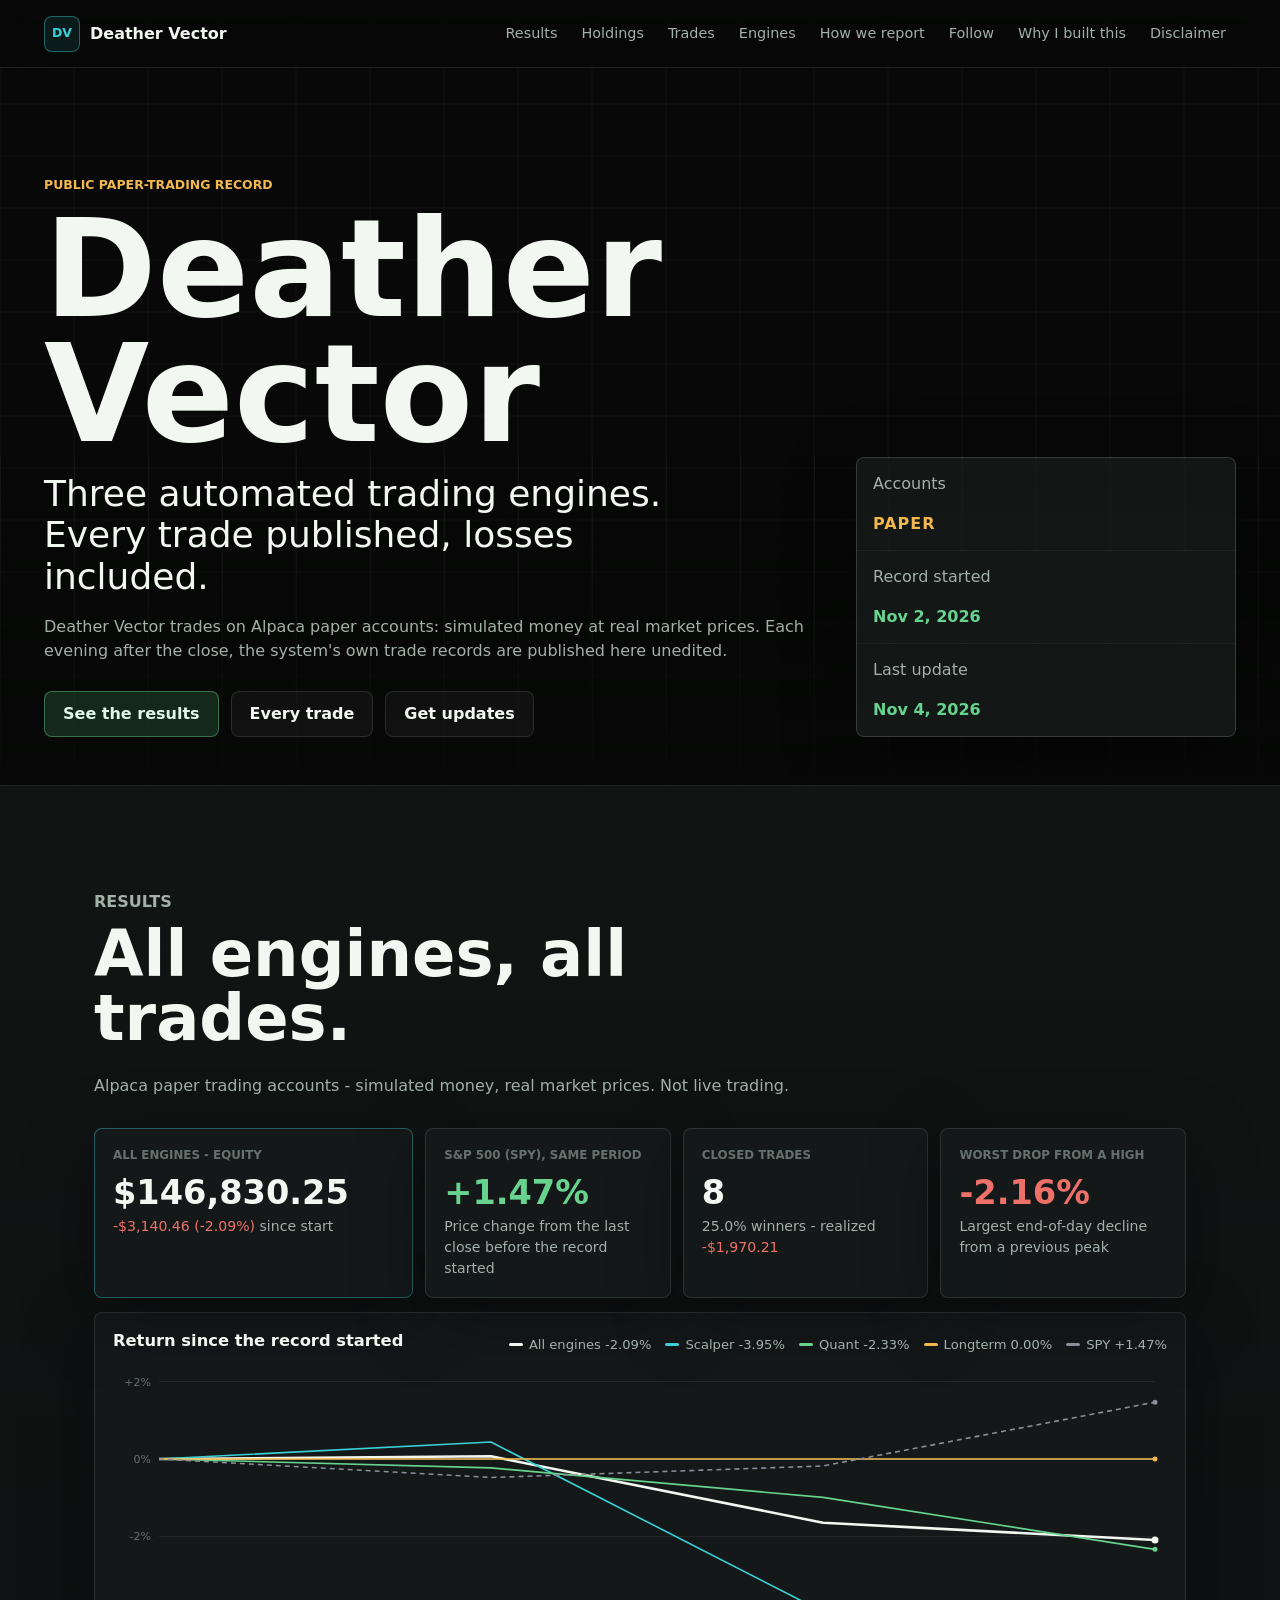
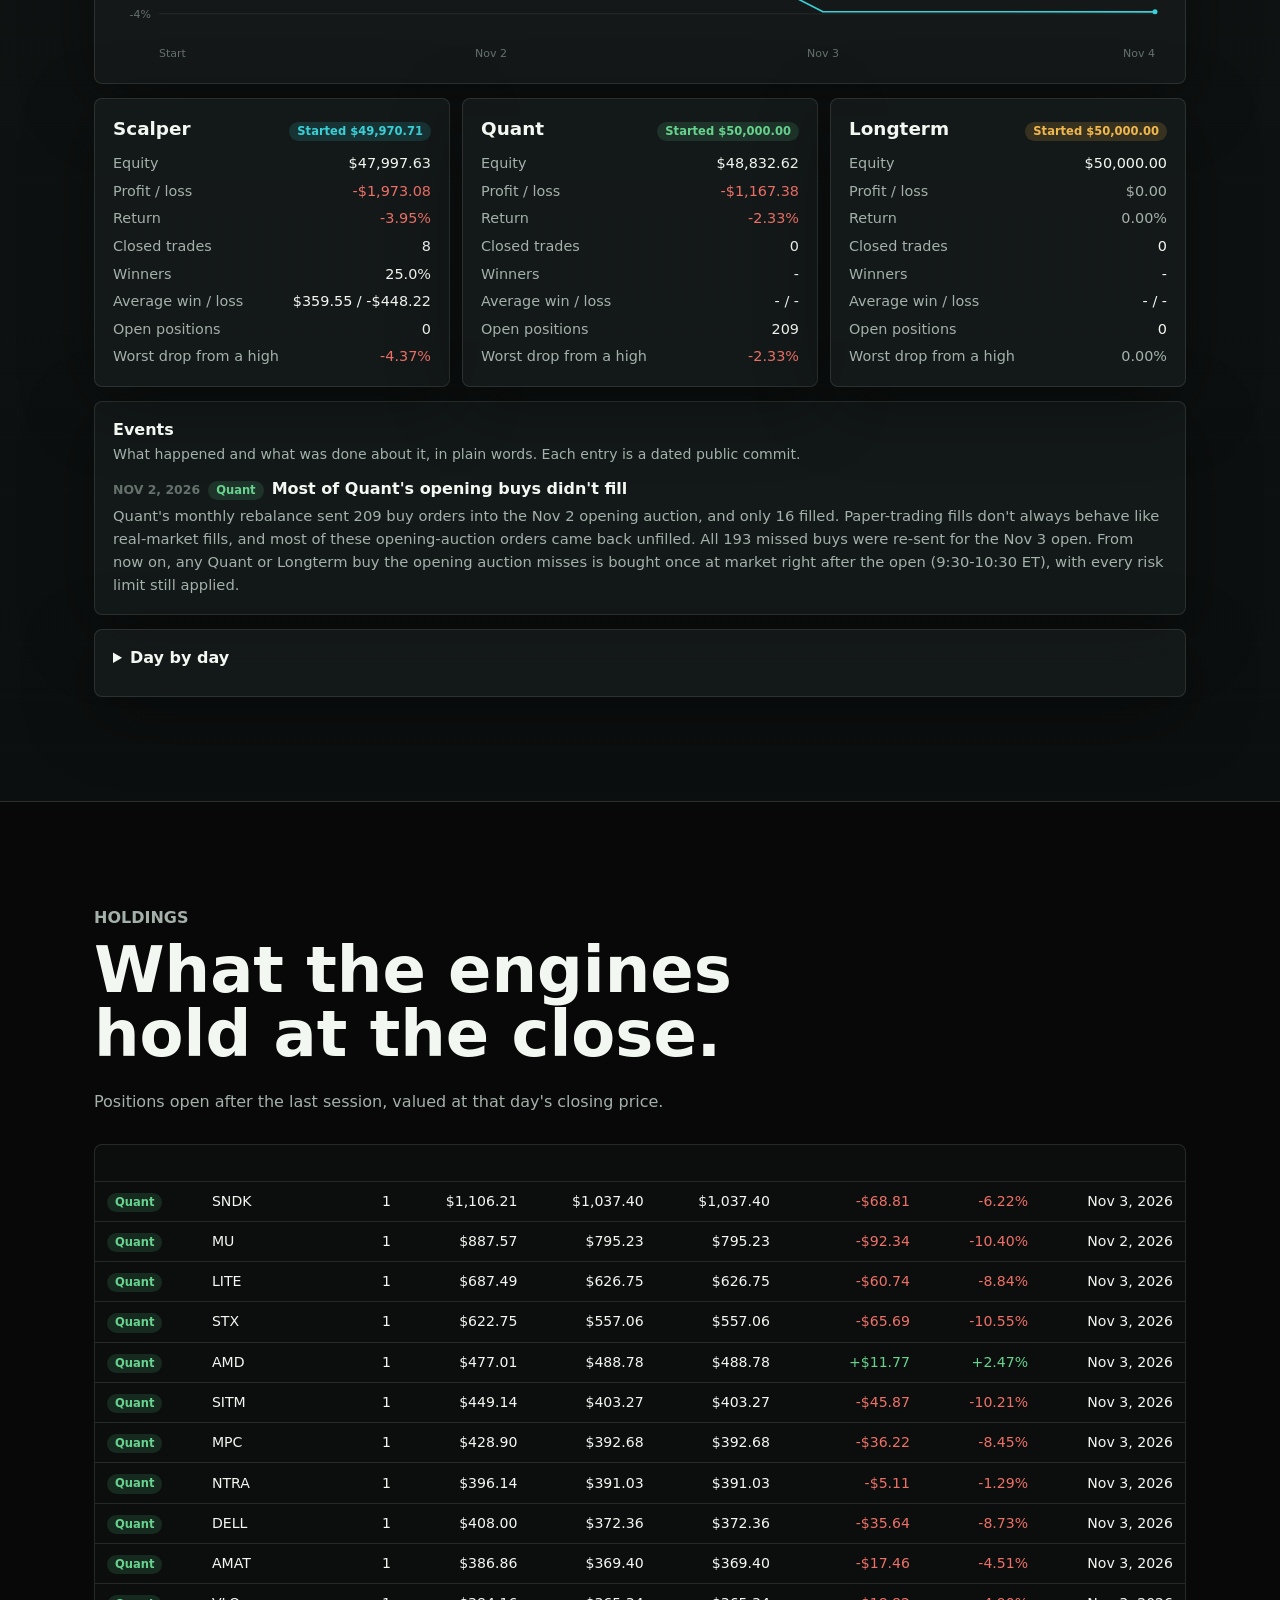
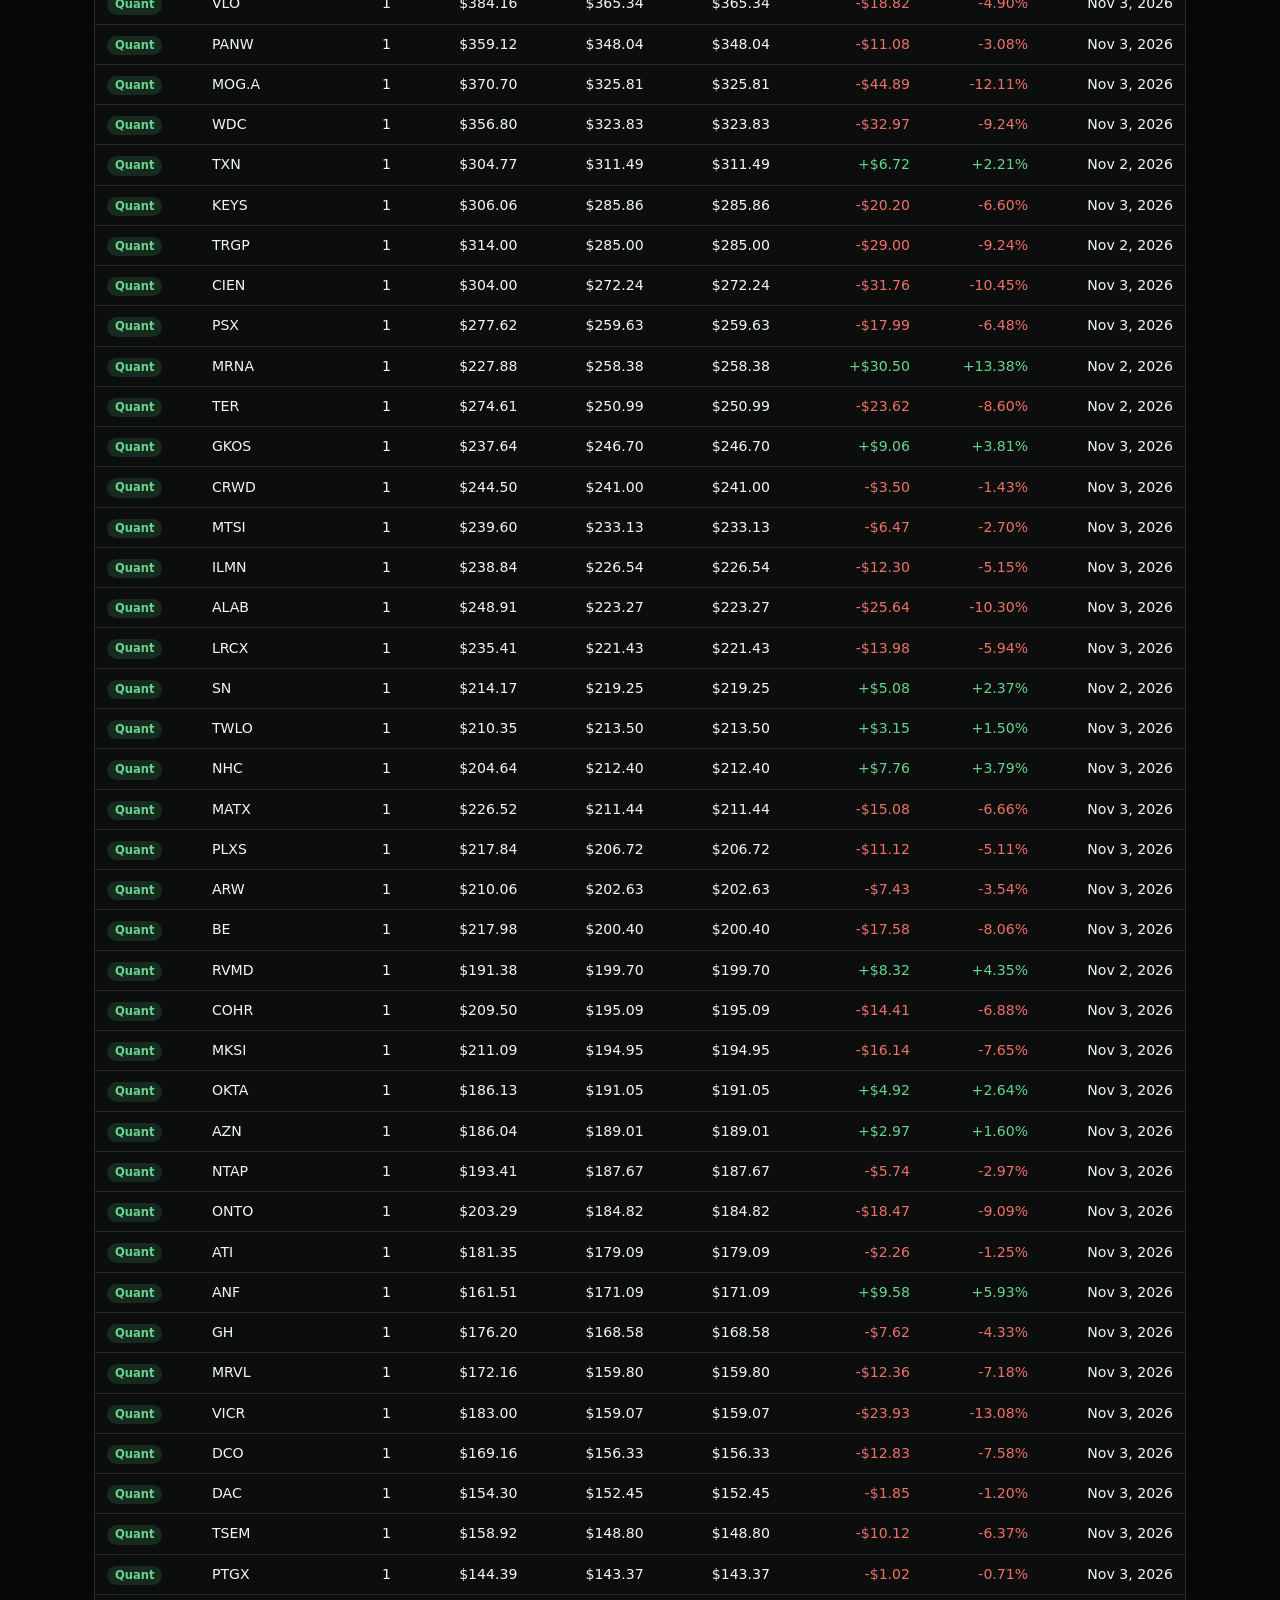
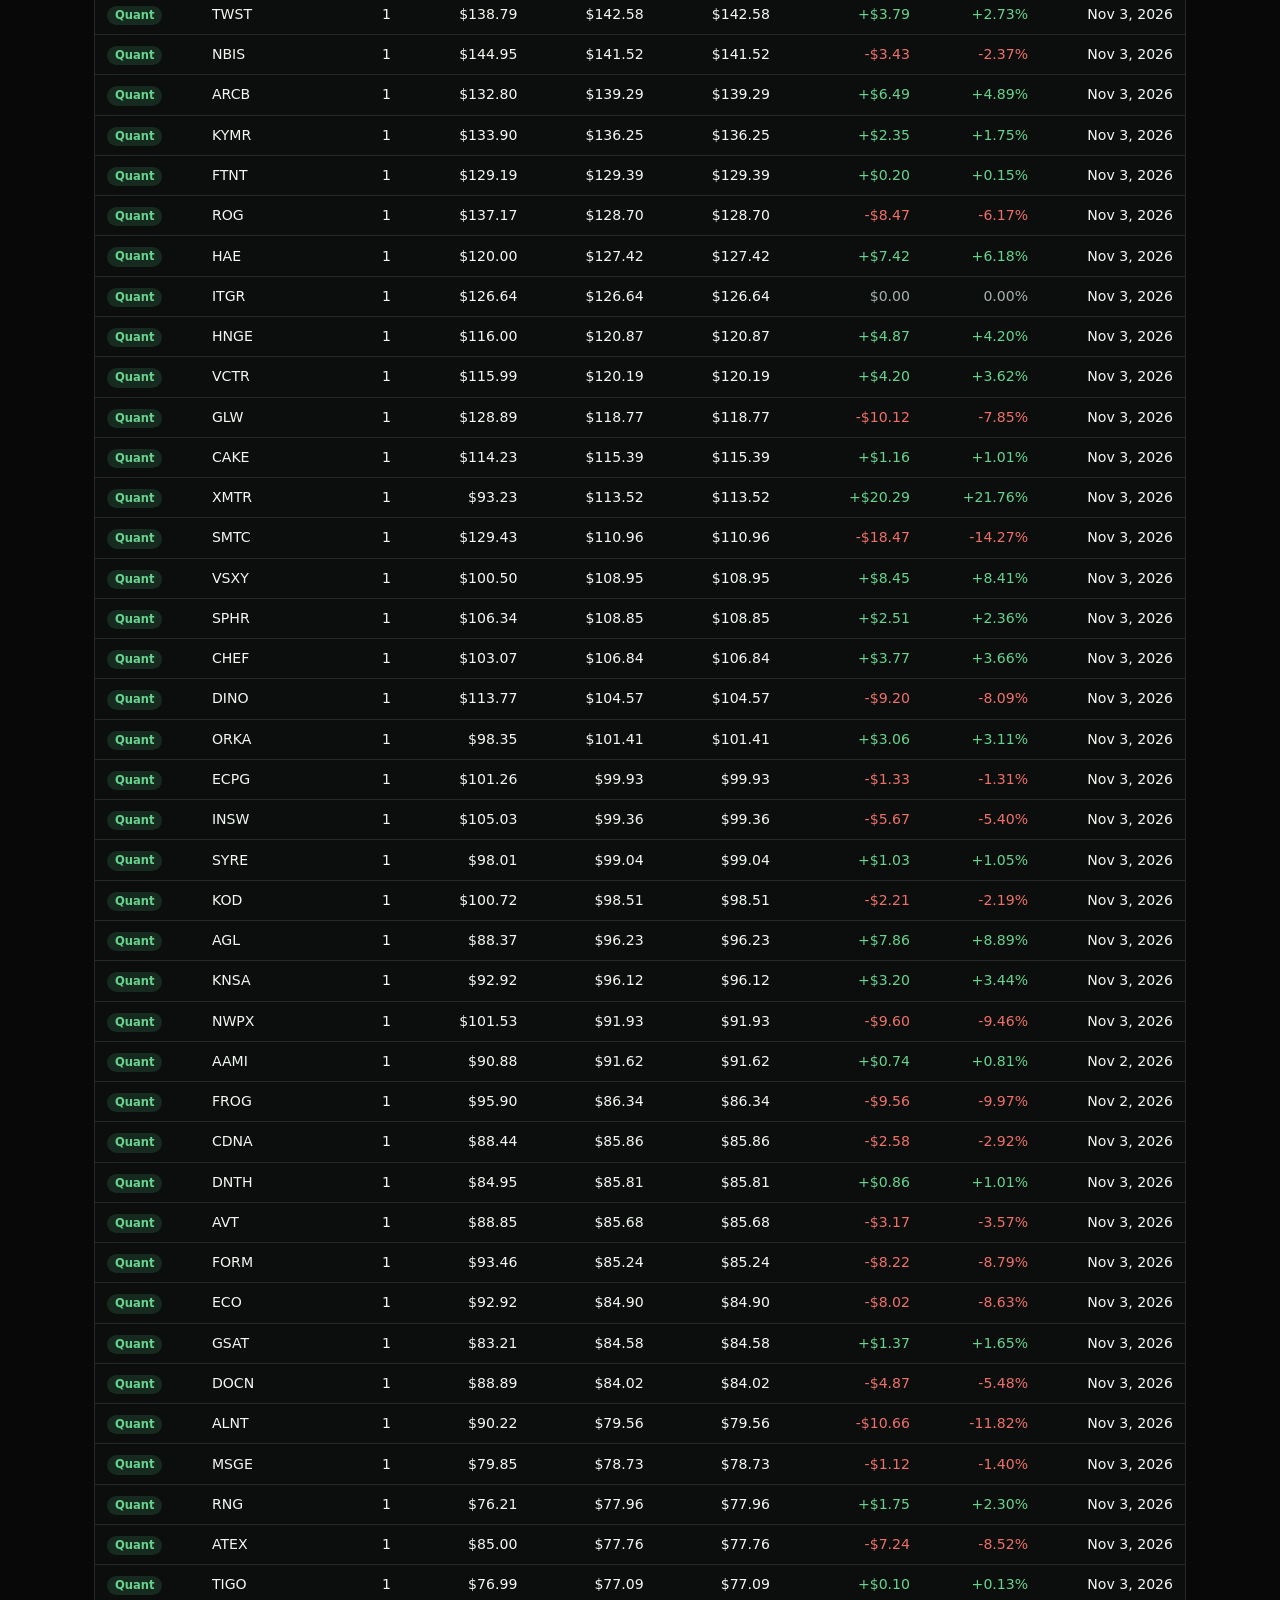
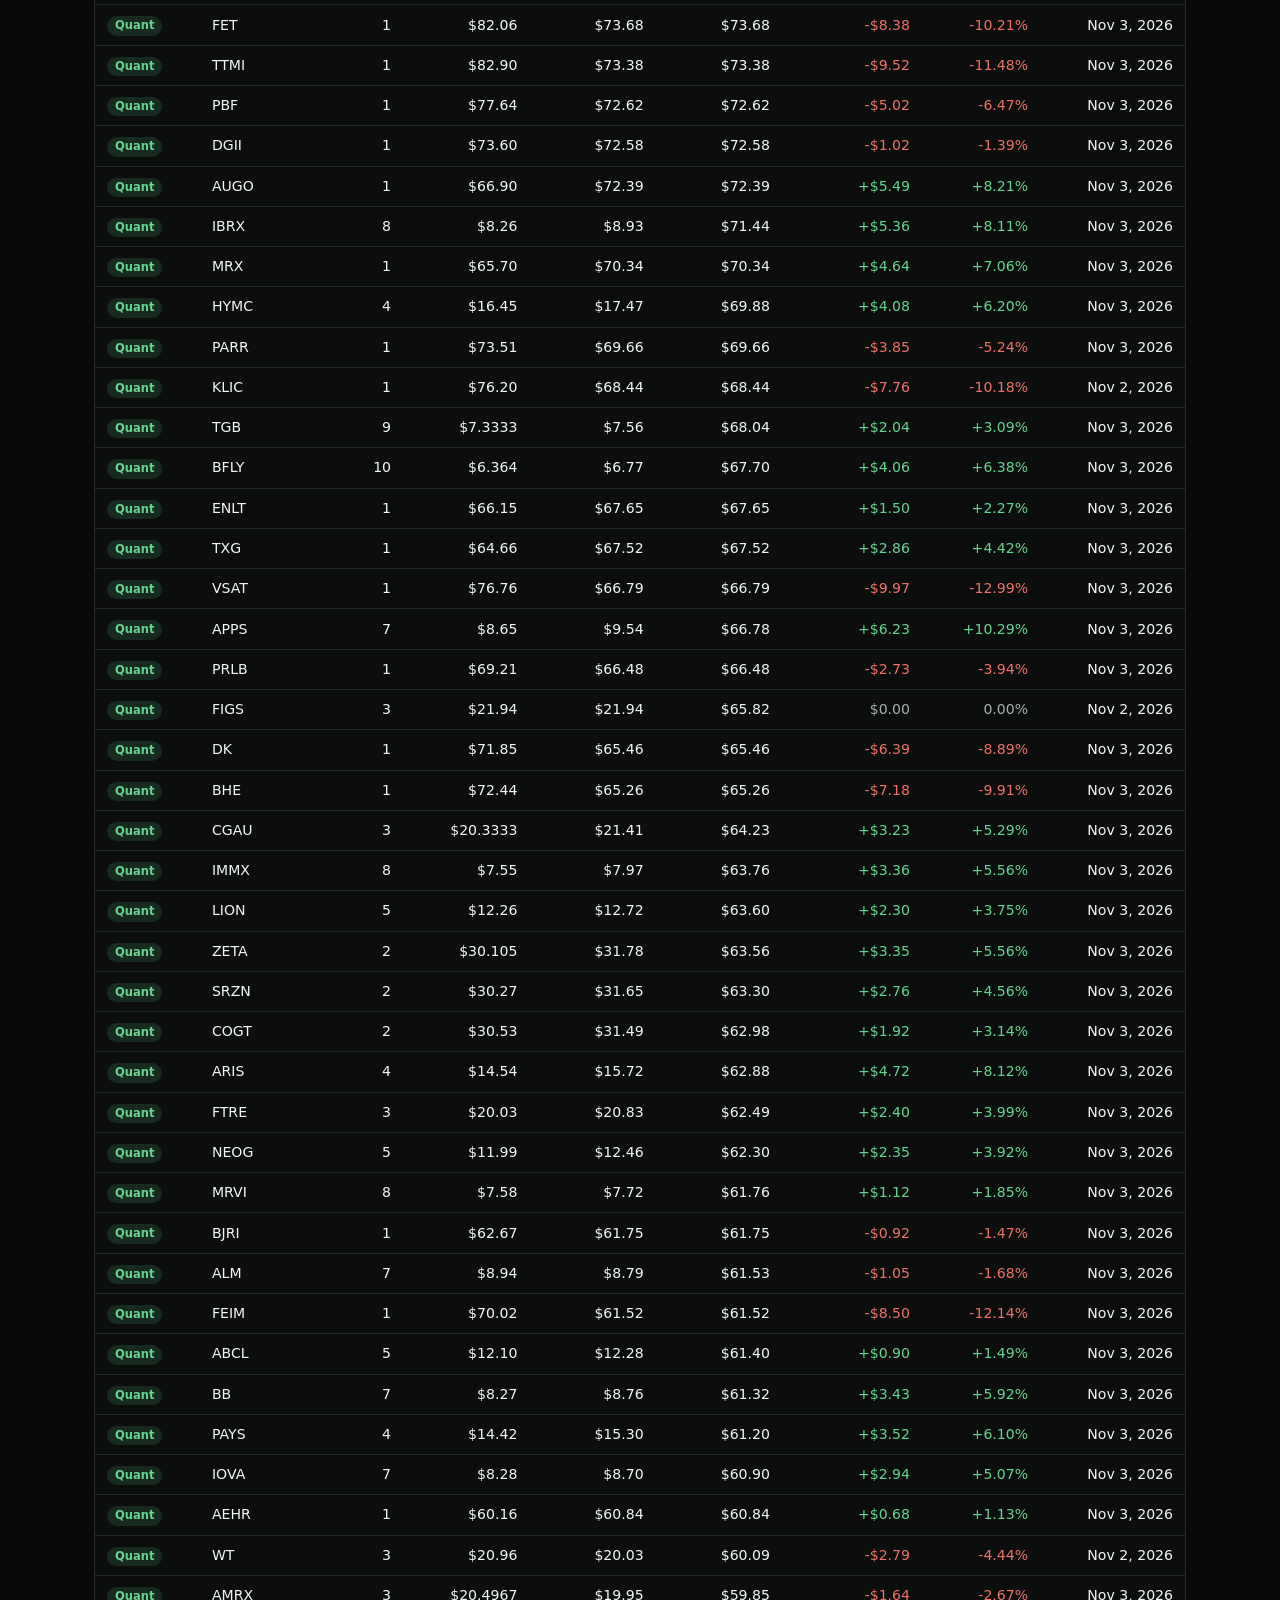
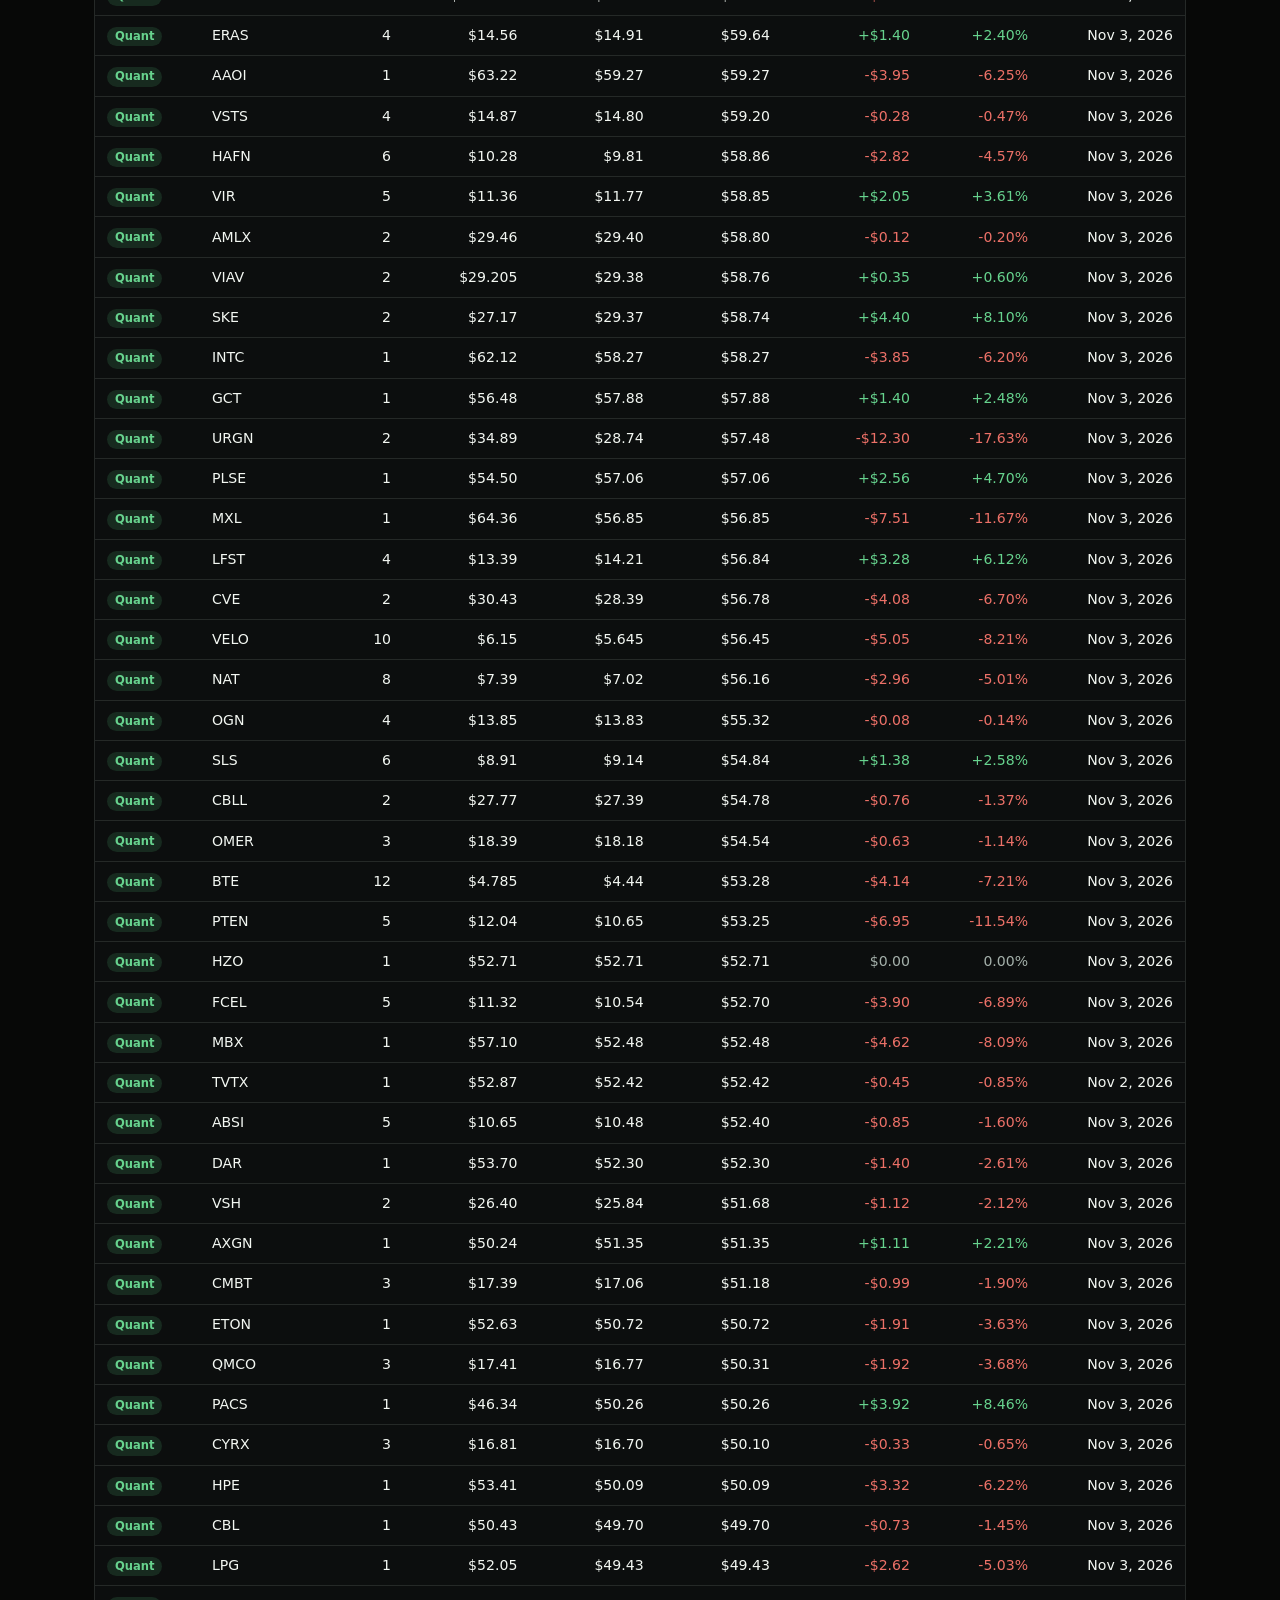
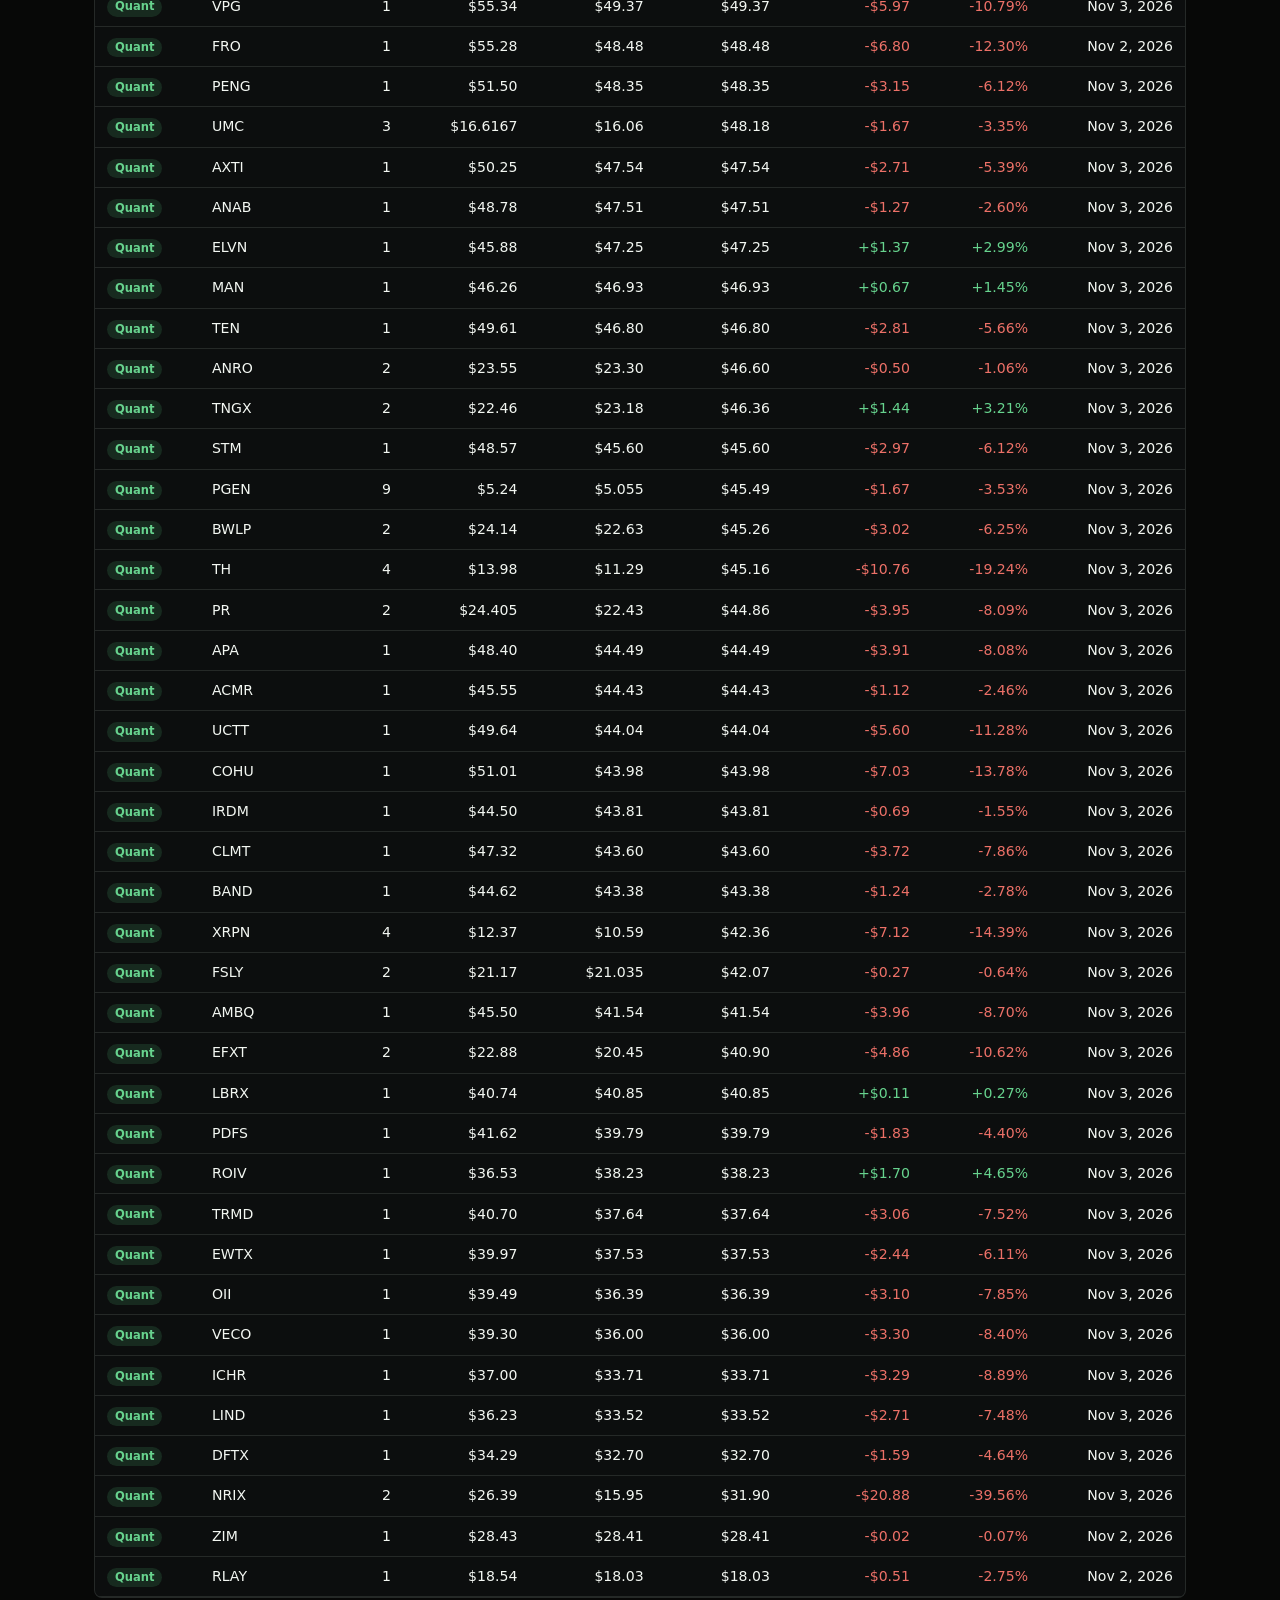
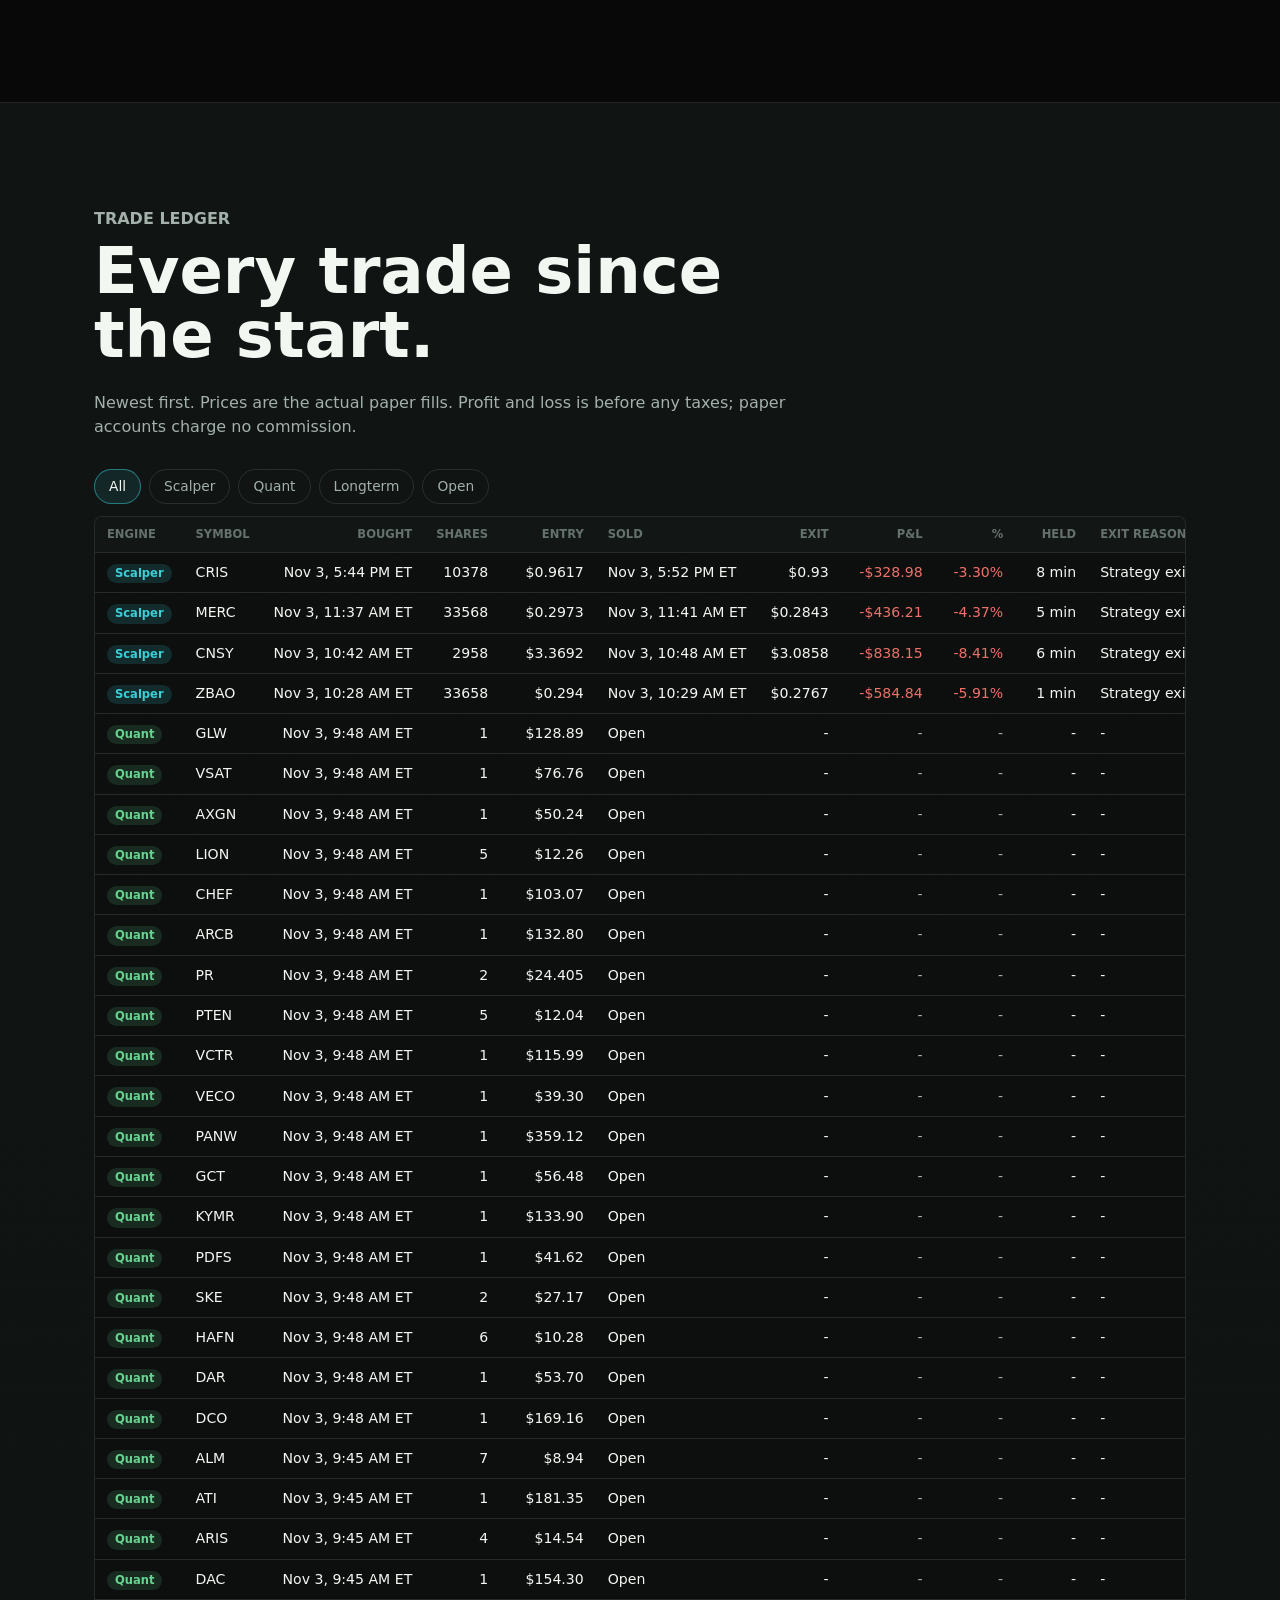
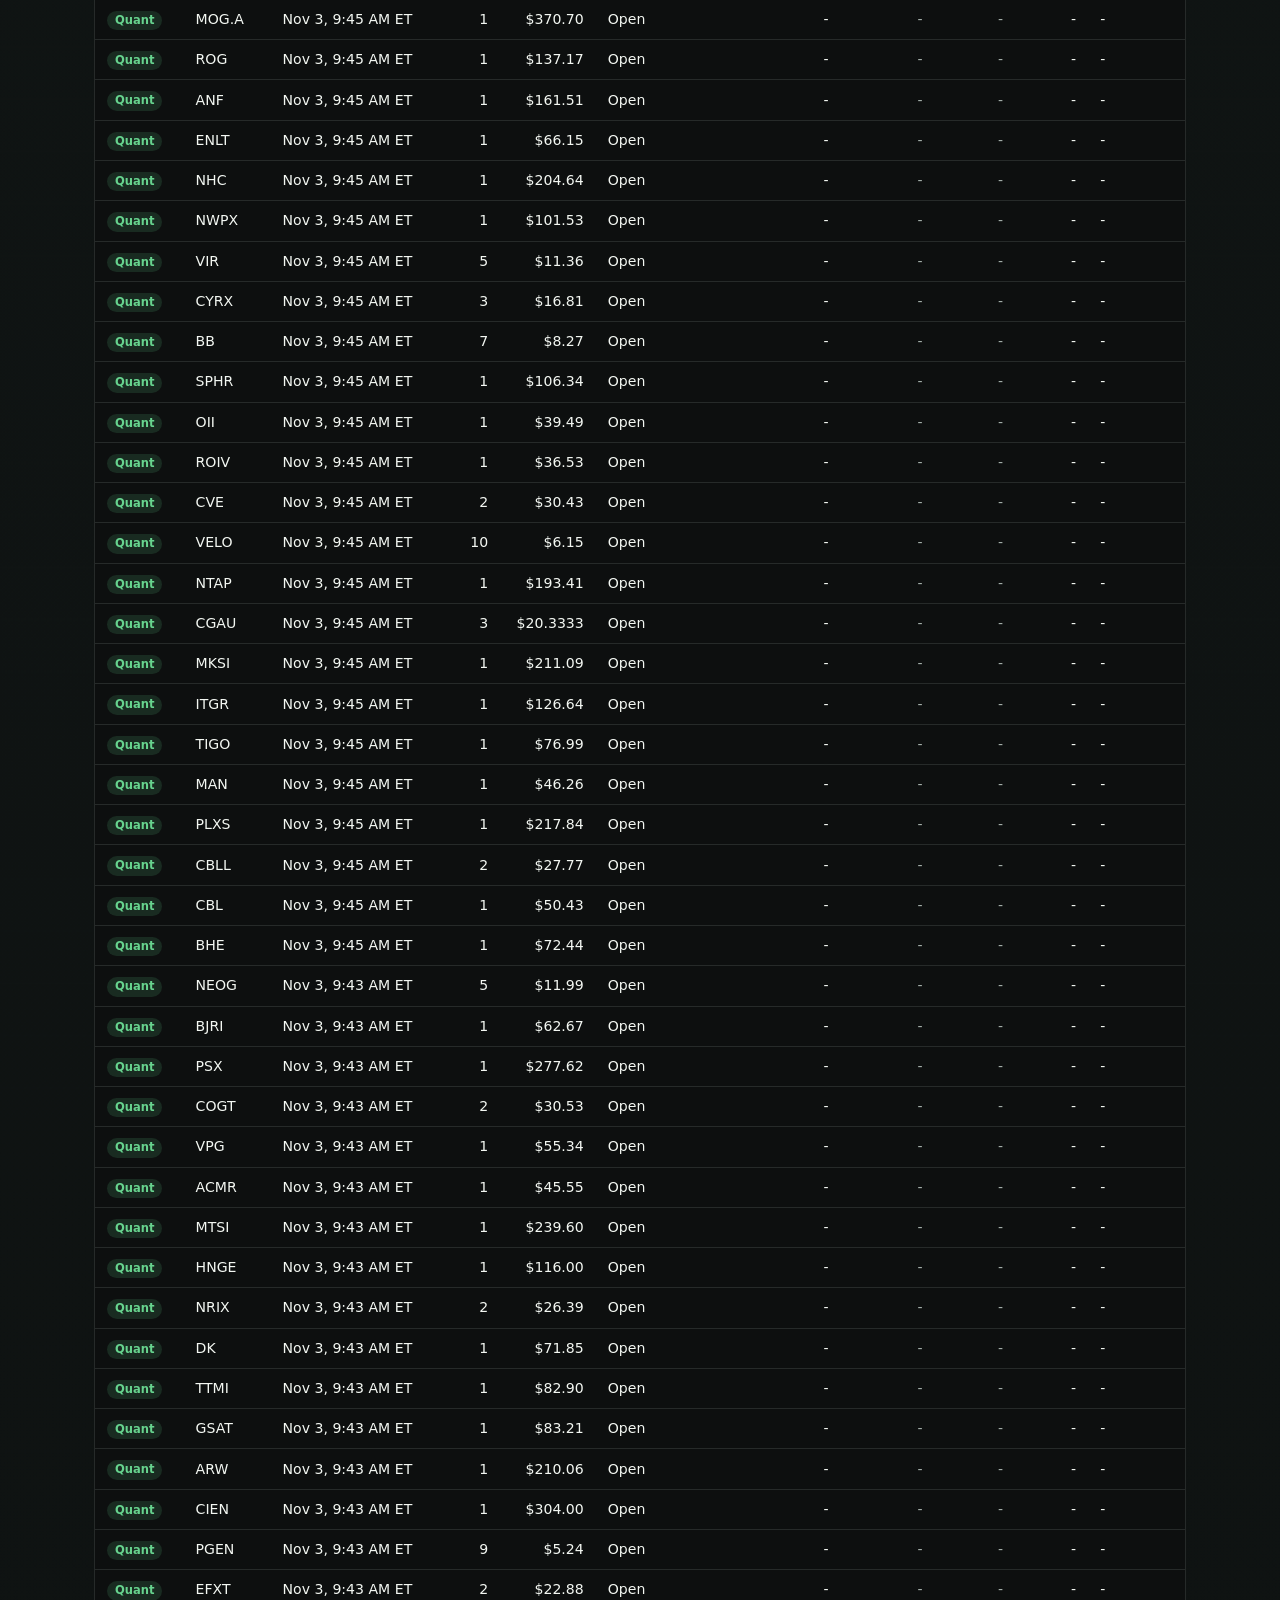
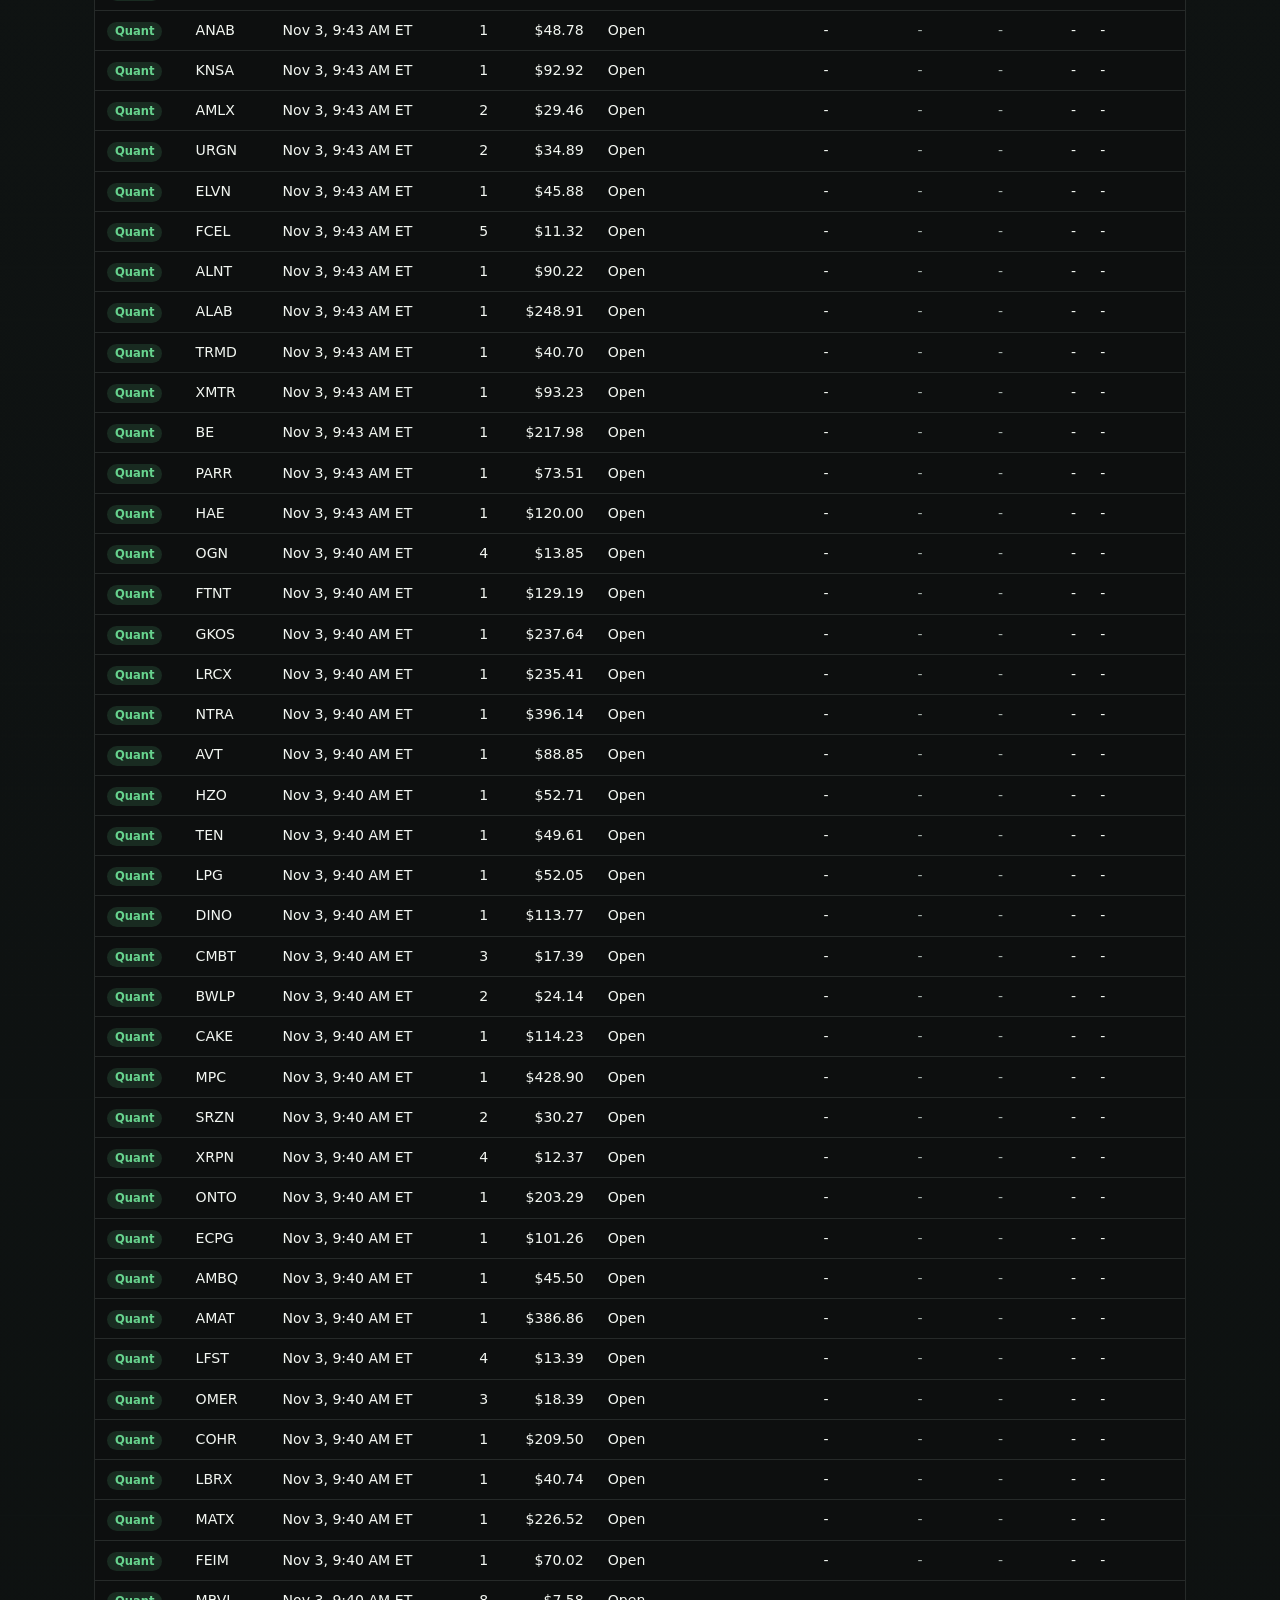
==== commit 117e45d8: "Site file index.html" ====
--- a/site/index.html
+++ b/site/index.html
@@ -123,7 +123,7 @@
 
           <details class="table-panel" id="dailyPanel">
             <summary>Day by day</summary>
-            <div class="table-scroll"><table id="dailyTable"></table></div>
+            <div class="table-scroll rows10"><table id="dailyTable"></table></div>
           </details>
         </div>
       </section>
@@ -135,7 +135,7 @@
             <h2>What the engines hold at the close.</h2>
             <p>Positions open after the last session, valued at that day's closing price.</p>
           </div>
-          <div class="table-scroll"><table id="holdingsTable"></table></div>
+          <div class="table-scroll rows10"><table id="holdingsTable"></table></div>
         </div>
       </section>
 
@@ -153,13 +153,13 @@
             <button type="button" class="chip" data-filter="LONGTERM">Longterm</button>
             <button type="button" class="chip" data-filter="OPEN">Open</button>
           </div>
-          <div class="table-scroll tall"><table id="tradesTable"></table></div>
+          <div class="table-scroll rows10"><table id="tradesTable"></table></div>
           <p class="table-foot" id="tradesFoot"></p>
           <details class="table-panel before-panel" id="beforePanel" hidden>
             <summary id="beforeSummary">Before the record started</summary>
             <p class="table-foot">Test trades on the same paper accounts before the public record began. They are not in the
               numbers above; each engine's starting balance is the broker's balance after them.</p>
-            <div class="table-scroll"><table id="beforeTable"></table></div>
+            <div class="table-scroll rows10"><table id="beforeTable"></table></div>
           </details>
         </div>
       </section>
--- a/site/styles.css
+++ b/site/styles.css
@@ -962,7 +962,7 @@
   }
 }
 
-/* ---------------- Follow (email via Substack) ---------------- */
+/* ---------------- Follow (email signup, stored by Deather Vector) ---------------- */
 .follow-panel {
   display: grid;
   gap: 24px;
@@ -1062,3 +1062,112 @@
 .events-more {
   margin-top: 12px;
 }
+
+/* ---------------- Own signup form ---------------- */
+.follow-form {
+  display: grid;
+  gap: 10px;
+  width: 100%;
+  max-width: 480px;
+}
+
+.follow-form label {
+  color: var(--text);
+  font-weight: 600;
+}
+
+.follow-row {
+  display: flex;
+  flex-wrap: wrap;
+  gap: 10px;
+}
+
+.follow-row input {
+  flex: 1 1 220px;
+  min-width: 0;
+  min-height: 46px;
+  border: 1px solid var(--line);
+  border-radius: 8px;
+  padding: 0 14px;
+  background: var(--bg-2);
+  color: var(--text);
+  font: inherit;
+}
+
+.follow-row input:focus {
+  outline: 2px solid var(--cyan);
+  outline-offset: 1px;
+}
+
+.follow-row .button {
+  flex: 0 0 auto;
+  cursor: pointer;
+  border: 0;
+  font: inherit;
+}
+
+.follow-row .button[disabled] {
+  opacity: 0.6;
+  cursor: wait;
+}
+
+.hp {
+  position: absolute;
+  left: -10000px;
+  width: 1px;
+  height: 1px;
+  overflow: hidden;
+}
+
+.follow-status {
+  min-height: 1.4em;
+  margin: 0;
+}
+
+.follow-status.ok {
+  color: var(--cyan) !important;
+}
+
+.follow-status.err {
+  color: var(--amber) !important;
+}
+
+.follow-panel .follow-privacy {
+  margin: 0;
+  font-size: 0.85rem;
+}
+
+/* ---------------- Story page ---------------- */
+.story {
+  max-width: 720px;
+  margin: 0 auto;
+  padding: clamp(28px, 6vw, 72px) 20px 64px;
+}
+
+.story h1 {
+  font-size: clamp(2rem, 6vw, 3.2rem);
+  line-height: 1.1;
+  margin: 0 0 12px;
+}
+
+.story .story-meta {
+  color: var(--muted);
+  margin: 0 0 32px;
+}
+
+.story p,
+.story li {
+  color: var(--text);
+  font-size: 1.08rem;
+  line-height: 1.7;
+}
+
+.story a {
+  color: var(--cyan);
+}
+
+.story hr {
+  border: 0;
+  border-top: 1px solid var(--line);
+  margin: 32px 0;
+}
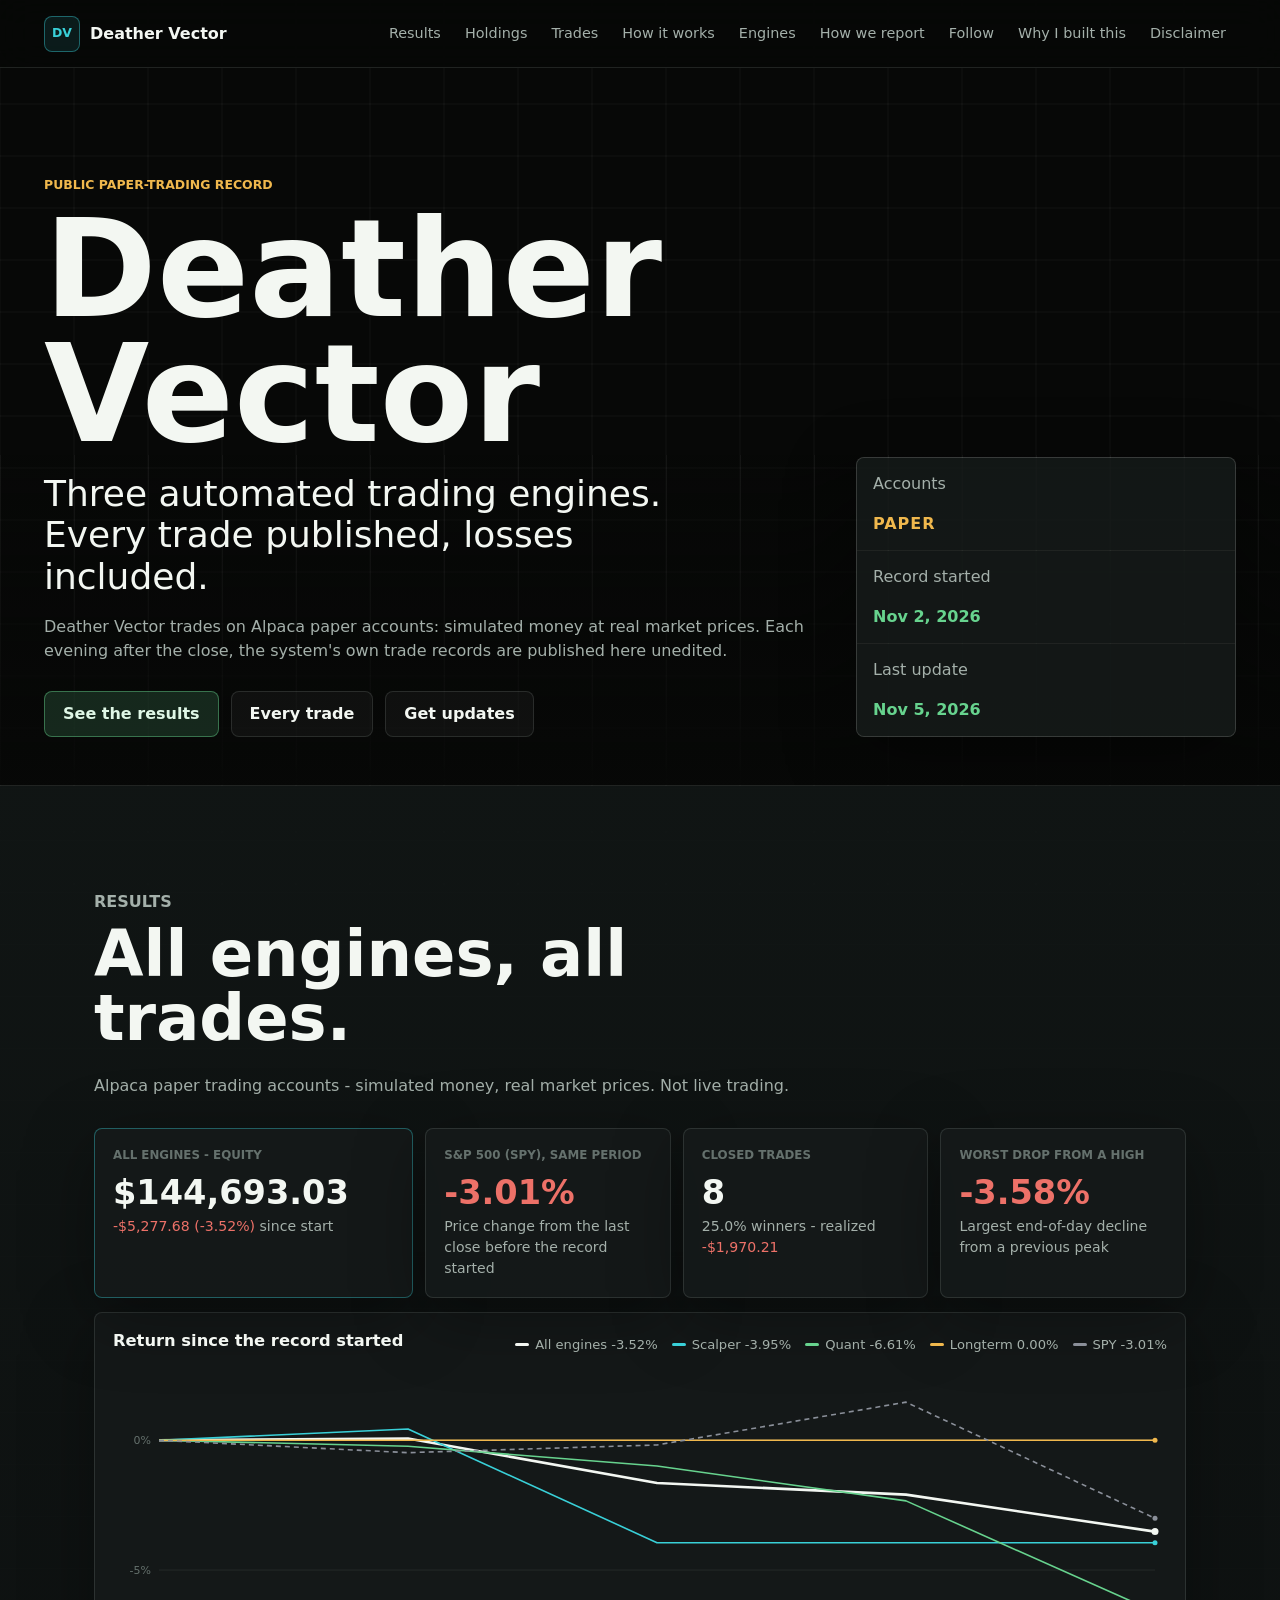
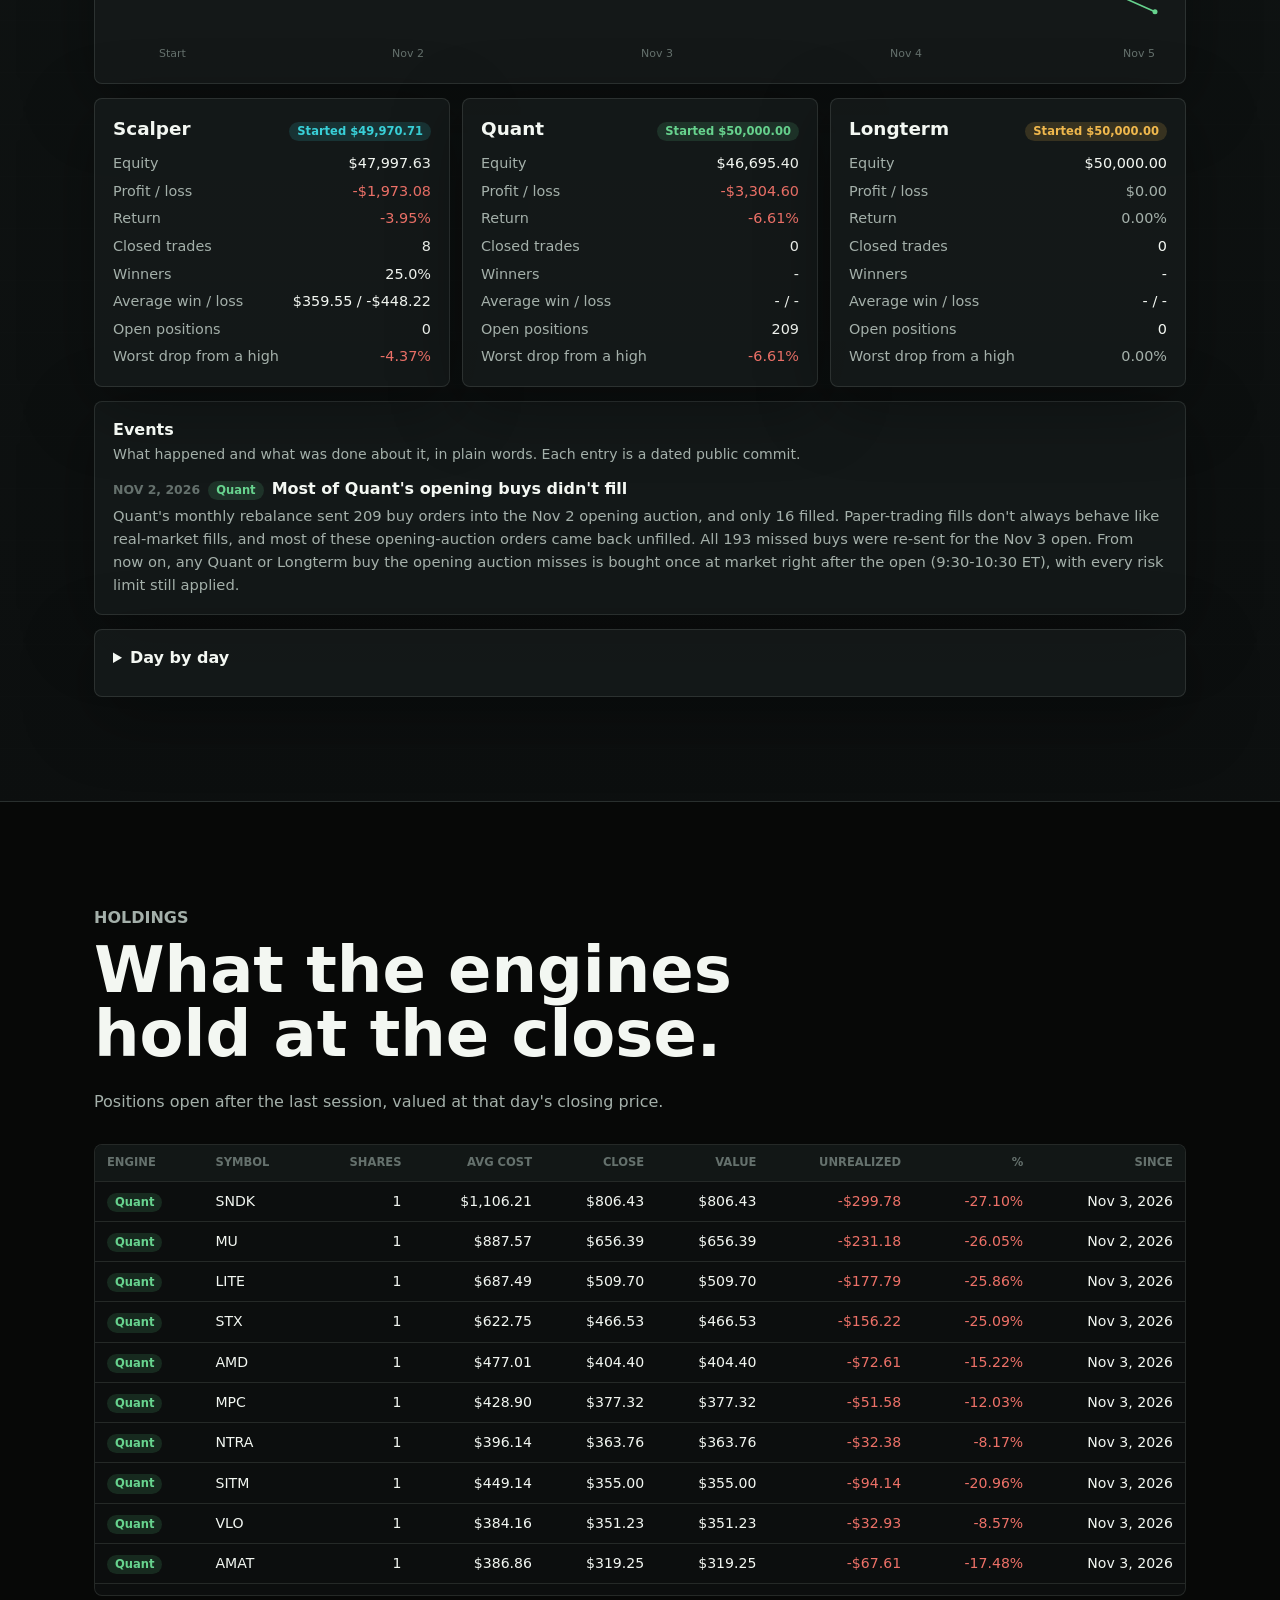
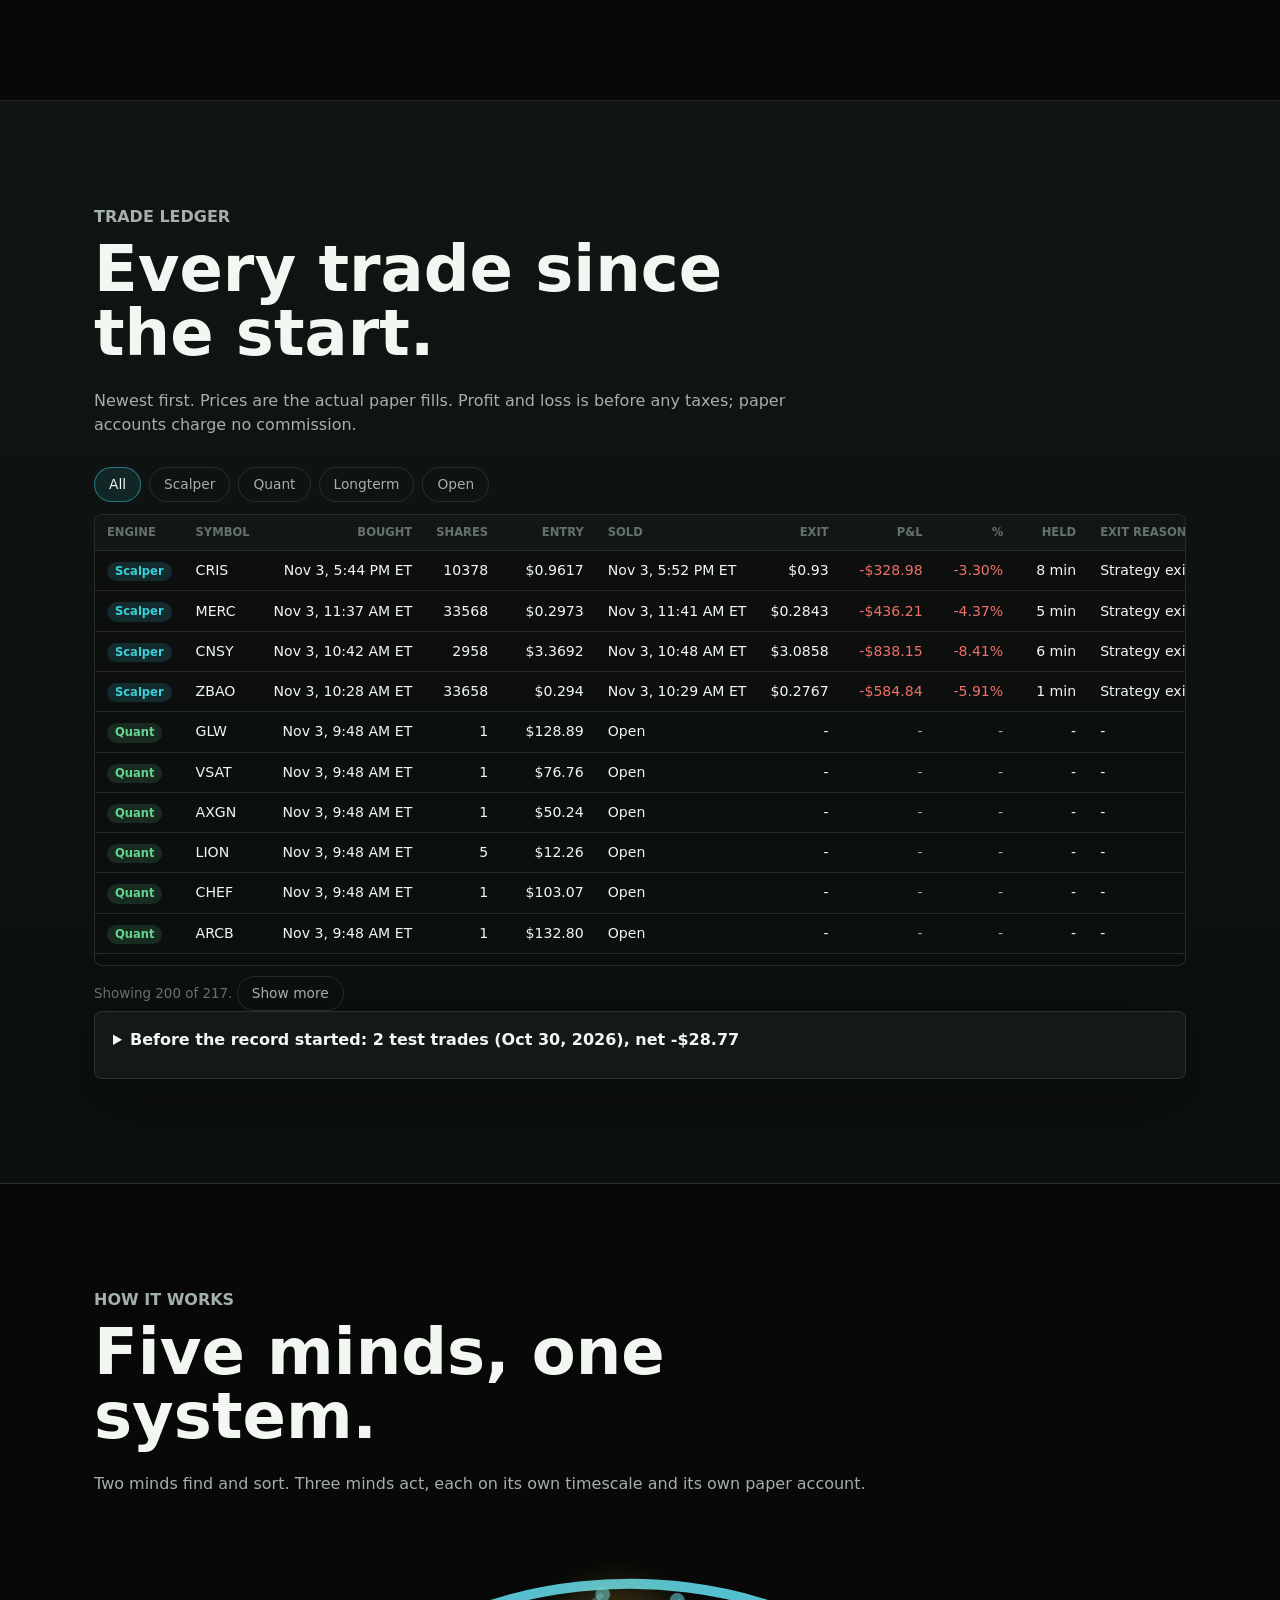
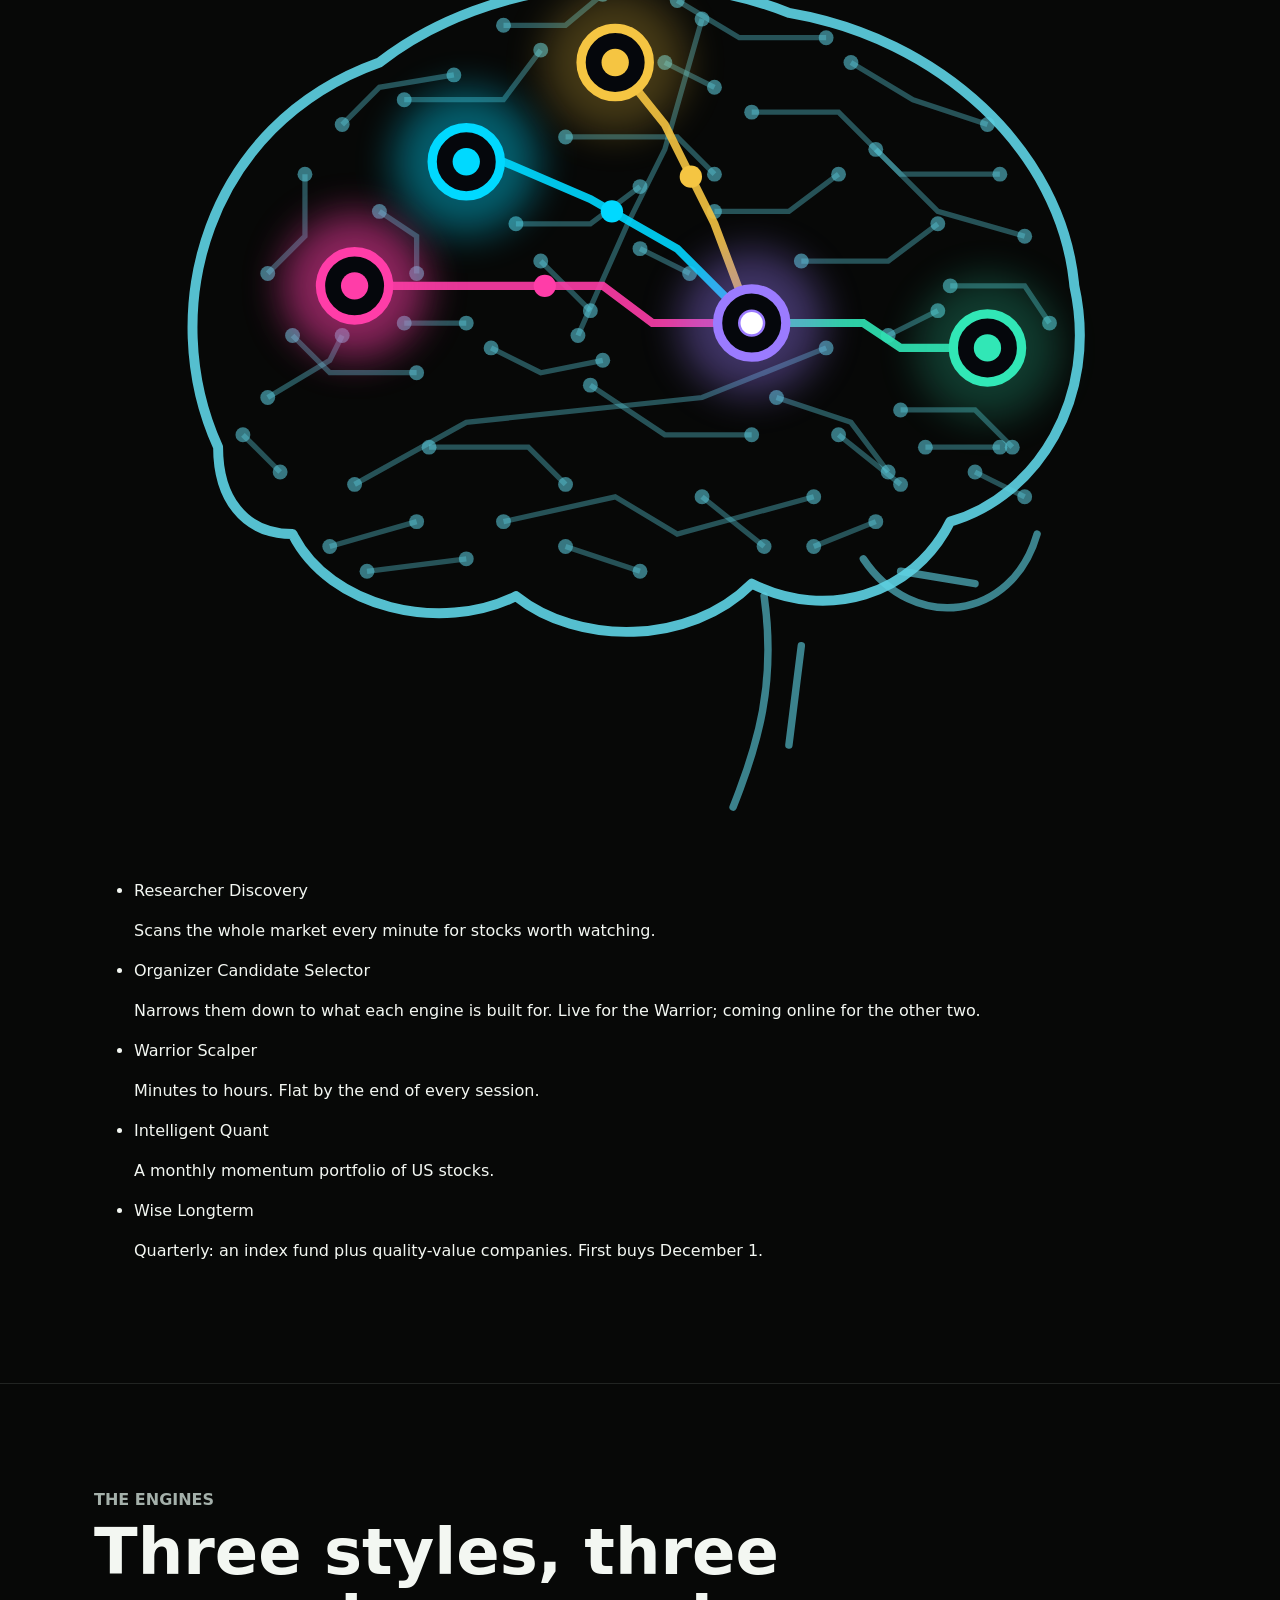
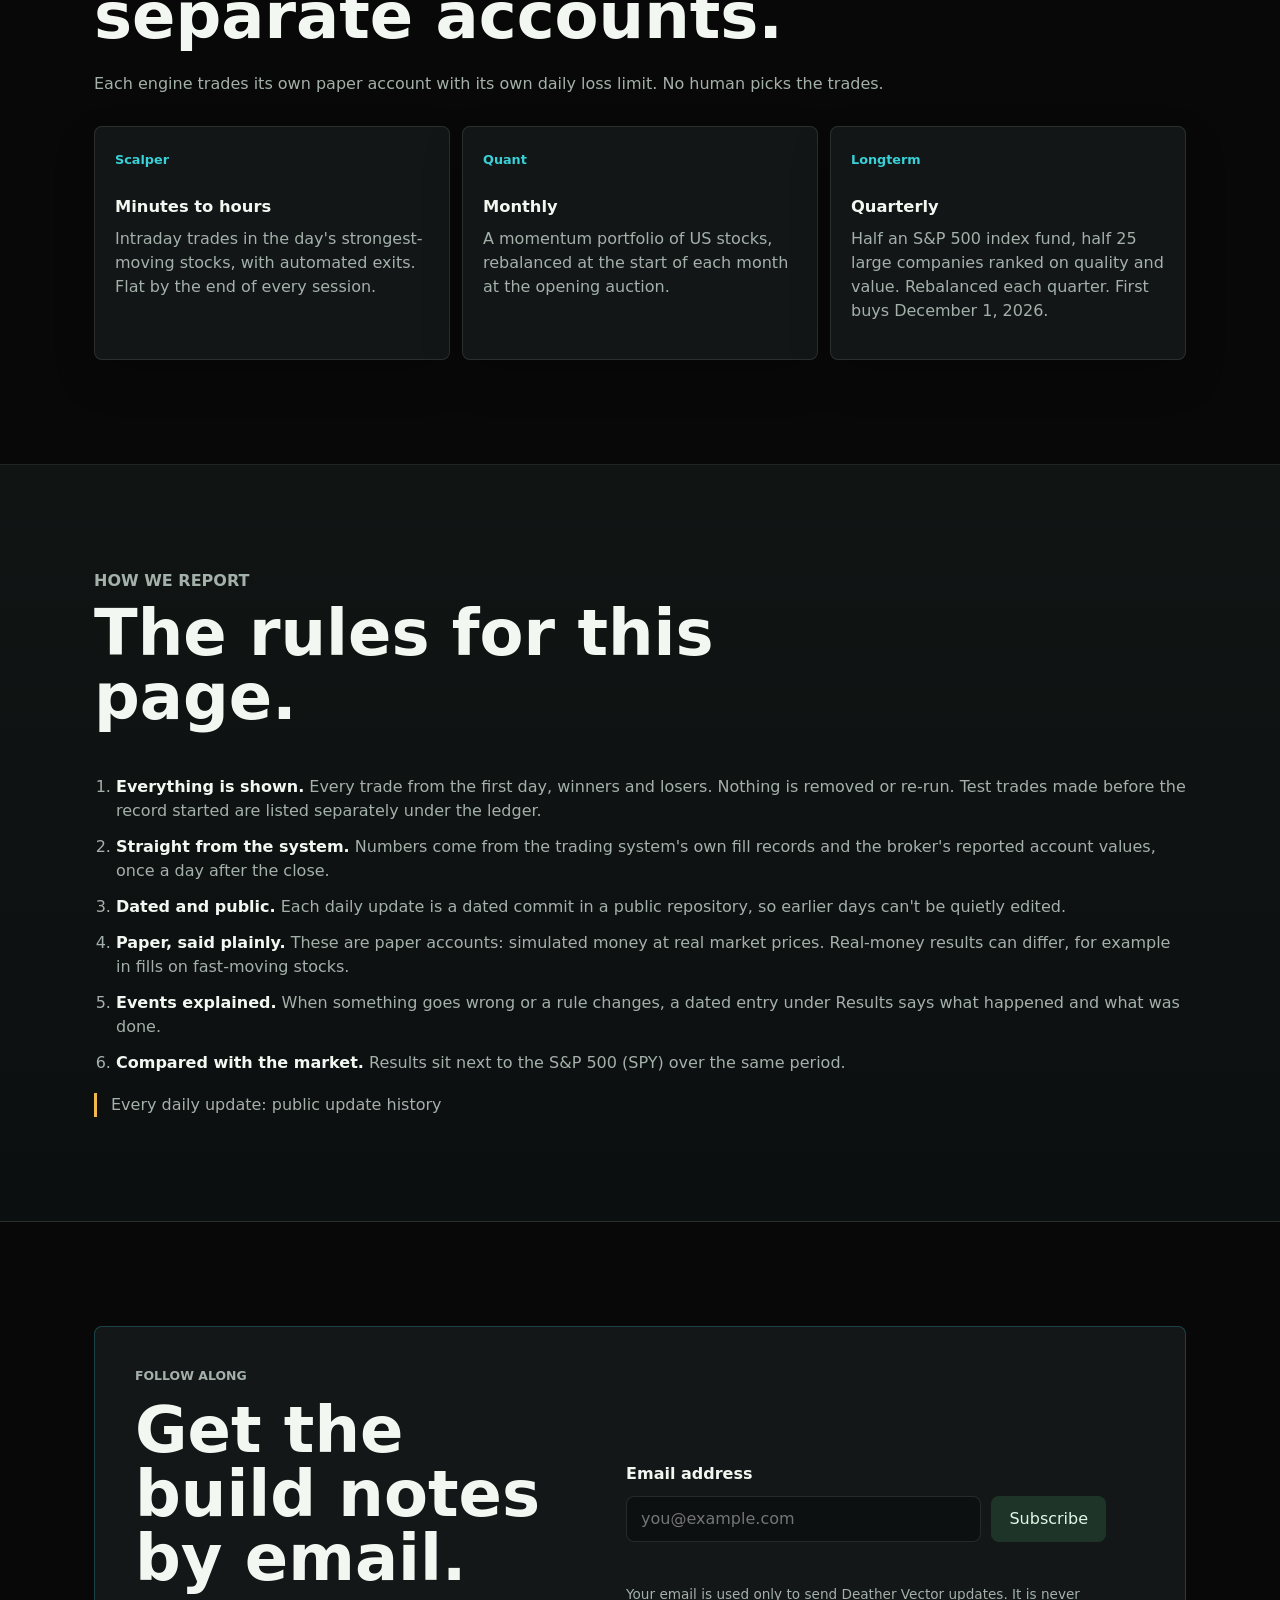
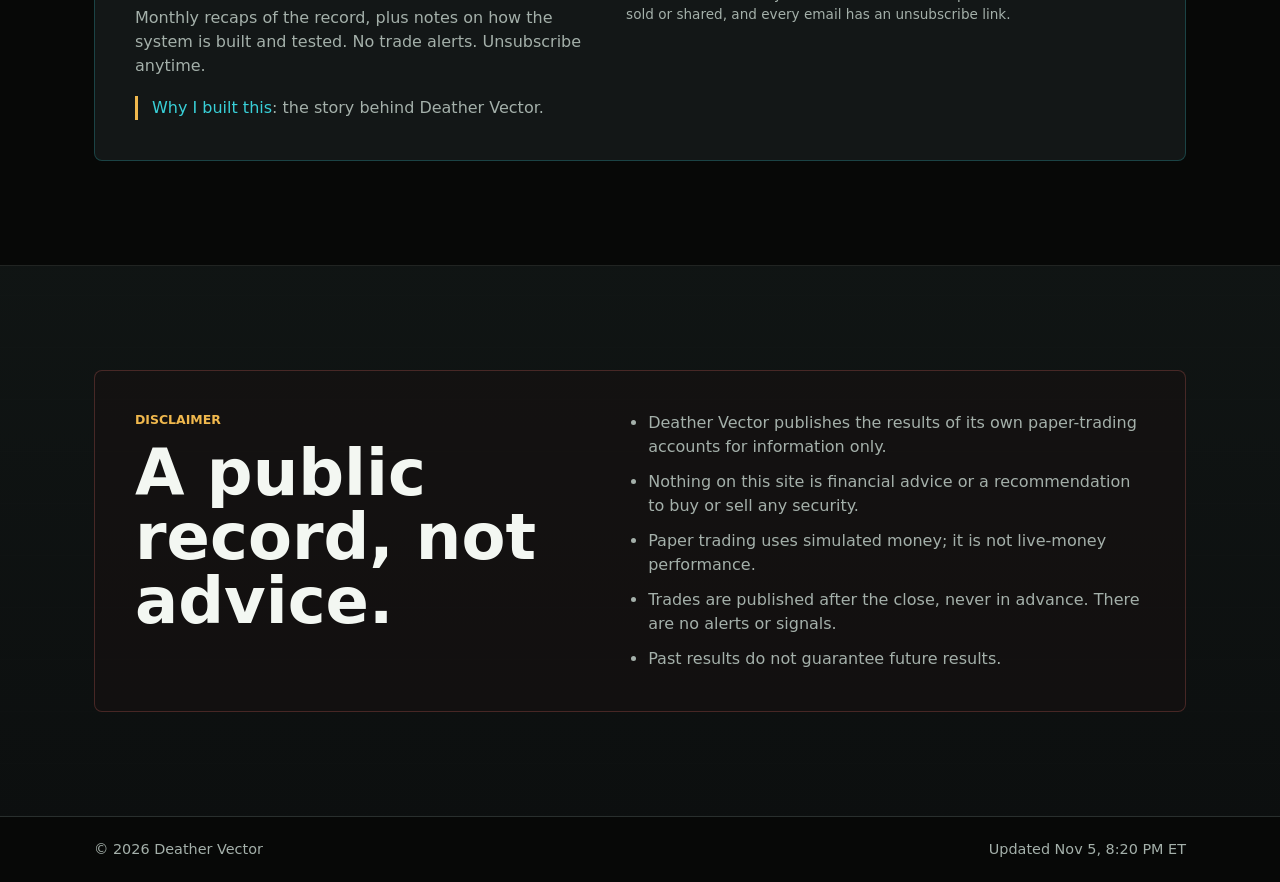
==== commit 5c979cec: "Site file index.html" ====
--- a/site/index.html
+++ b/site/index.html
@@ -22,6 +22,7 @@
         <a href="#results">Results</a>
         <a href="#holdings">Holdings</a>
         <a href="#trades">Trades</a>
+        <a href="#how">How it works</a>
         <a href="#engines">Engines</a>
         <a href="#rules">How we report</a>
         <a href="#follow">Follow</a>
@@ -164,6 +165,26 @@
         </div>
       </section>
 
+      <section class="section-band" id="how">
+        <div class="section-shell">
+          <div class="section-heading">
+            <p class="eyebrow">How it works</p>
+            <h2>Five minds, one system.</h2>
+            <p>Two minds find and sort. Three minds act, each on its own timescale and its own paper account.</p>
+          </div>
+          <div class="minds">
+            <div class="minds-figure"><svg class="minds-svg" viewBox="20 8 176 150" role="img" aria-label="Diagram: a circuit brain with five connected minds. Signals flow from the Researcher to the Organizer, then out to the three trading engines."><defs><filter id="glowsite" x="-50%" y="-50%" width="200%" height="200%"><feGaussianBlur stdDeviation="3.2"/></filter></defs><path d="M40,92 C30,70 38,40 66,30 C84,16 112,14 132,22 C156,26 176,44 178,66 C182,84 172,100 158,104 C152,116 138,120 126,114 C116,124 98,124 88,116 C76,122 58,118 52,106 C44,106 40,100 40,92 Z" fill="none" stroke="#5fd4e6" stroke-opacity="0.9" stroke-width="1.6" stroke-linejoin="round"/><path d="M144,110 C152,122 168,120 172,106" fill="none" stroke="#5fd4e6" stroke-opacity="0.6" stroke-width="1.2" stroke-linecap="round"/><path d="M128,116 C130,130 127,140 123,150" fill="none" stroke="#5fd4e6" stroke-opacity="0.6" stroke-width="1.2" stroke-linecap="round"/><path d="M150,112 L162,114" fill="none" stroke="#5fd4e6" stroke-opacity="0.6" stroke-width="1.2" stroke-linecap="round"/><path d="M134,124 L132,140" fill="none" stroke="#5fd4e6" stroke-opacity="0.6" stroke-width="1.2" stroke-linecap="round"/><path d="M118,23 L112,44 L106,56 L98,74" fill="none" stroke="#5fd4e6" stroke-opacity="0.36" stroke-width="0.85" stroke-linejoin="miter"/><circle cx="118" cy="23" r="1.2" fill="#5fd4e6" fill-opacity="0.55"/><circle cx="98" cy="74" r="1.2" fill="#5fd4e6" fill-opacity="0.55"/><path d="M62,98 L80,88 L118,84 L138,76" fill="none" stroke="#5fd4e6" stroke-opacity="0.36" stroke-width="0.85" stroke-linejoin="miter"/><circle cx="62" cy="98" r="1.2" fill="#5fd4e6" fill-opacity="0.55"/><circle cx="138" cy="76" r="1.2" fill="#5fd4e6" fill-opacity="0.55"/><path d="M48,64 L54,58 L54,48" fill="none" stroke="#5fd4e6" stroke-opacity="0.36" stroke-width="0.85" stroke-linejoin="miter"/><circle cx="48" cy="64" r="1.2" fill="#5fd4e6" fill-opacity="0.55"/><circle cx="54" cy="48" r="1.2" fill="#5fd4e6" fill-opacity="0.55"/><path d="M48,84 L58,78 L60,74" fill="none" stroke="#5fd4e6" stroke-opacity="0.36" stroke-width="0.85" stroke-linejoin="miter"/><circle cx="48" cy="84" r="1.2" fill="#5fd4e6" fill-opacity="0.55"/><circle cx="60" cy="74" r="1.2" fill="#5fd4e6" fill-opacity="0.55"/><path d="M70,36 L86,36 L92,28" fill="none" stroke="#5fd4e6" stroke-opacity="0.36" stroke-width="0.85" stroke-linejoin="miter"/><circle cx="70" cy="36" r="1.2" fill="#5fd4e6" fill-opacity="0.55"/><circle cx="92" cy="28" r="1.2" fill="#5fd4e6" fill-opacity="0.55"/><path d="M126,38 L140,38 L150,48 L166,48" fill="none" stroke="#5fd4e6" stroke-opacity="0.36" stroke-width="0.85" stroke-linejoin="miter"/><circle cx="126" cy="38" r="1.2" fill="#5fd4e6" fill-opacity="0.55"/><circle cx="166" cy="48" r="1.2" fill="#5fd4e6" fill-opacity="0.55"/><path d="M134,62 L148,62 L156,56" fill="none" stroke="#5fd4e6" stroke-opacity="0.36" stroke-width="0.85" stroke-linejoin="miter"/><circle cx="134" cy="62" r="1.2" fill="#5fd4e6" fill-opacity="0.55"/><circle cx="156" cy="56" r="1.2" fill="#5fd4e6" fill-opacity="0.55"/><path d="M86,104 L104,100 L114,106 L136,100" fill="none" stroke="#5fd4e6" stroke-opacity="0.36" stroke-width="0.85" stroke-linejoin="miter"/><circle cx="86" cy="104" r="1.2" fill="#5fd4e6" fill-opacity="0.55"/><circle cx="136" cy="100" r="1.2" fill="#5fd4e6" fill-opacity="0.55"/><path d="M154,92 L166,92" fill="none" stroke="#5fd4e6" stroke-opacity="0.36" stroke-width="0.85" stroke-linejoin="miter"/><circle cx="154" cy="92" r="1.2" fill="#5fd4e6" fill-opacity="0.55"/><circle cx="166" cy="92" r="1.2" fill="#5fd4e6" fill-opacity="0.55"/><path d="M92,62 L100,70" fill="none" stroke="#5fd4e6" stroke-opacity="0.36" stroke-width="0.85" stroke-linejoin="miter"/><circle cx="92" cy="62" r="1.2" fill="#5fd4e6" fill-opacity="0.55"/><circle cx="100" cy="70" r="1.2" fill="#5fd4e6" fill-opacity="0.55"/><path d="M140,90 L150,98" fill="none" stroke="#5fd4e6" stroke-opacity="0.36" stroke-width="0.85" stroke-linejoin="miter"/><circle cx="140" cy="90" r="1.2" fill="#5fd4e6" fill-opacity="0.55"/><circle cx="150" cy="98" r="1.2" fill="#5fd4e6" fill-opacity="0.55"/><path d="M58,108 L72,104" fill="none" stroke="#5fd4e6" stroke-opacity="0.36" stroke-width="0.85" stroke-linejoin="miter"/><circle cx="58" cy="108" r="1.2" fill="#5fd4e6" fill-opacity="0.55"/><circle cx="72" cy="104" r="1.2" fill="#5fd4e6" fill-opacity="0.55"/><path d="M60,40 L66,34 L78,32" fill="none" stroke="#5fd4e6" stroke-opacity="0.36" stroke-width="0.85" stroke-linejoin="miter"/><circle cx="60" cy="40" r="1.2" fill="#5fd4e6" fill-opacity="0.55"/><circle cx="78" cy="32" r="1.2" fill="#5fd4e6" fill-opacity="0.55"/><path d="M86,24 L96,24 L102,19" fill="none" stroke="#5fd4e6" stroke-opacity="0.36" stroke-width="0.85" stroke-linejoin="miter"/><circle cx="86" cy="24" r="1.2" fill="#5fd4e6" fill-opacity="0.55"/><circle cx="102" cy="19" r="1.2" fill="#5fd4e6" fill-opacity="0.55"/><path d="M114,20 L124,26 L138,26" fill="none" stroke="#5fd4e6" stroke-opacity="0.36" stroke-width="0.85" stroke-linejoin="miter"/><circle cx="114" cy="20" r="1.2" fill="#5fd4e6" fill-opacity="0.55"/><circle cx="138" cy="26" r="1.2" fill="#5fd4e6" fill-opacity="0.55"/><path d="M142,30 L152,36 L164,40" fill="none" stroke="#5fd4e6" stroke-opacity="0.36" stroke-width="0.85" stroke-linejoin="miter"/><circle cx="142" cy="30" r="1.2" fill="#5fd4e6" fill-opacity="0.55"/><circle cx="164" cy="40" r="1.2" fill="#5fd4e6" fill-opacity="0.55"/><path d="M146,44 L156,54 L170,58" fill="none" stroke="#5fd4e6" stroke-opacity="0.36" stroke-width="0.85" stroke-linejoin="miter"/><circle cx="146" cy="44" r="1.2" fill="#5fd4e6" fill-opacity="0.55"/><circle cx="170" cy="58" r="1.2" fill="#5fd4e6" fill-opacity="0.55"/><path d="M96,42 L114,42 L120,48" fill="none" stroke="#5fd4e6" stroke-opacity="0.36" stroke-width="0.85" stroke-linejoin="miter"/><circle cx="96" cy="42" r="1.2" fill="#5fd4e6" fill-opacity="0.55"/><circle cx="120" cy="48" r="1.2" fill="#5fd4e6" fill-opacity="0.55"/><path d="M88,56 L100,56 L108,50" fill="none" stroke="#5fd4e6" stroke-opacity="0.36" stroke-width="0.85" stroke-linejoin="miter"/><circle cx="88" cy="56" r="1.2" fill="#5fd4e6" fill-opacity="0.55"/><circle cx="108" cy="50" r="1.2" fill="#5fd4e6" fill-opacity="0.55"/><path d="M52,74 L58,80 L72,80" fill="none" stroke="#5fd4e6" stroke-opacity="0.36" stroke-width="0.85" stroke-linejoin="miter"/><circle cx="52" cy="74" r="1.2" fill="#5fd4e6" fill-opacity="0.55"/><circle cx="72" cy="80" r="1.2" fill="#5fd4e6" fill-opacity="0.55"/><path d="M74,92 L90,92 L96,98" fill="none" stroke="#5fd4e6" stroke-opacity="0.36" stroke-width="0.85" stroke-linejoin="miter"/><circle cx="74" cy="92" r="1.2" fill="#5fd4e6" fill-opacity="0.55"/><circle cx="96" cy="98" r="1.2" fill="#5fd4e6" fill-opacity="0.55"/><path d="M100,82 L112,90 L126,90" fill="none" stroke="#5fd4e6" stroke-opacity="0.36" stroke-width="0.85" stroke-linejoin="miter"/><circle cx="100" cy="82" r="1.2" fill="#5fd4e6" fill-opacity="0.55"/><circle cx="126" cy="90" r="1.2" fill="#5fd4e6" fill-opacity="0.55"/><path d="M130,84 L142,88 L148,96" fill="none" stroke="#5fd4e6" stroke-opacity="0.36" stroke-width="0.85" stroke-linejoin="miter"/><circle cx="130" cy="84" r="1.2" fill="#5fd4e6" fill-opacity="0.55"/><circle cx="148" cy="96" r="1.2" fill="#5fd4e6" fill-opacity="0.55"/><path d="M118,100 L128,108" fill="none" stroke="#5fd4e6" stroke-opacity="0.36" stroke-width="0.85" stroke-linejoin="miter"/><circle cx="118" cy="100" r="1.2" fill="#5fd4e6" fill-opacity="0.55"/><circle cx="128" cy="108" r="1.2" fill="#5fd4e6" fill-opacity="0.55"/><path d="M96,108 L108,112" fill="none" stroke="#5fd4e6" stroke-opacity="0.36" stroke-width="0.85" stroke-linejoin="miter"/><circle cx="96" cy="108" r="1.2" fill="#5fd4e6" fill-opacity="0.55"/><circle cx="108" cy="112" r="1.2" fill="#5fd4e6" fill-opacity="0.55"/><path d="M64,112 L80,110" fill="none" stroke="#5fd4e6" stroke-opacity="0.36" stroke-width="0.85" stroke-linejoin="miter"/><circle cx="64" cy="112" r="1.2" fill="#5fd4e6" fill-opacity="0.55"/><circle cx="80" cy="110" r="1.2" fill="#5fd4e6" fill-opacity="0.55"/><path d="M158,66 L170,66 L174,72" fill="none" stroke="#5fd4e6" stroke-opacity="0.36" stroke-width="0.85" stroke-linejoin="miter"/><circle cx="158" cy="66" r="1.2" fill="#5fd4e6" fill-opacity="0.55"/><circle cx="174" cy="72" r="1.2" fill="#5fd4e6" fill-opacity="0.55"/><path d="M150,86 L162,86 L168,92" fill="none" stroke="#5fd4e6" stroke-opacity="0.36" stroke-width="0.85" stroke-linejoin="miter"/><circle cx="150" cy="86" r="1.2" fill="#5fd4e6" fill-opacity="0.55"/><circle cx="168" cy="92" r="1.2" fill="#5fd4e6" fill-opacity="0.55"/><path d="M44,90 L50,96" fill="none" stroke="#5fd4e6" stroke-opacity="0.36" stroke-width="0.85" stroke-linejoin="miter"/><circle cx="44" cy="90" r="1.2" fill="#5fd4e6" fill-opacity="0.55"/><circle cx="50" cy="96" r="1.2" fill="#5fd4e6" fill-opacity="0.55"/><path d="M108,60 L116,64" fill="none" stroke="#5fd4e6" stroke-opacity="0.36" stroke-width="0.85" stroke-linejoin="miter"/><circle cx="108" cy="60" r="1.2" fill="#5fd4e6" fill-opacity="0.55"/><circle cx="116" cy="64" r="1.2" fill="#5fd4e6" fill-opacity="0.55"/><path d="M66,54 L72,58 L72,64" fill="none" stroke="#5fd4e6" stroke-opacity="0.36" stroke-width="0.85" stroke-linejoin="miter"/><circle cx="66" cy="54" r="1.2" fill="#5fd4e6" fill-opacity="0.55"/><circle cx="72" cy="64" r="1.2" fill="#5fd4e6" fill-opacity="0.55"/><path d="M136,108 L146,104" fill="none" stroke="#5fd4e6" stroke-opacity="0.36" stroke-width="0.85" stroke-linejoin="miter"/><circle cx="136" cy="108" r="1.2" fill="#5fd4e6" fill-opacity="0.55"/><circle cx="146" cy="104" r="1.2" fill="#5fd4e6" fill-opacity="0.55"/><path d="M162,96 L170,100" fill="none" stroke="#5fd4e6" stroke-opacity="0.36" stroke-width="0.85" stroke-linejoin="miter"/><circle cx="162" cy="96" r="1.2" fill="#5fd4e6" fill-opacity="0.55"/><circle cx="170" cy="100" r="1.2" fill="#5fd4e6" fill-opacity="0.55"/><path d="M120,54 L132,54 L140,48" fill="none" stroke="#5fd4e6" stroke-opacity="0.36" stroke-width="0.85" stroke-linejoin="miter"/><circle cx="120" cy="54" r="1.2" fill="#5fd4e6" fill-opacity="0.55"/><circle cx="140" cy="48" r="1.2" fill="#5fd4e6" fill-opacity="0.55"/><path d="M84,76 L92,80 L102,78" fill="none" stroke="#5fd4e6" stroke-opacity="0.36" stroke-width="0.85" stroke-linejoin="miter"/><circle cx="84" cy="76" r="1.2" fill="#5fd4e6" fill-opacity="0.55"/><circle cx="102" cy="78" r="1.2" fill="#5fd4e6" fill-opacity="0.55"/><path d="M70,72 L80,72" fill="none" stroke="#5fd4e6" stroke-opacity="0.36" stroke-width="0.85" stroke-linejoin="miter"/><circle cx="70" cy="72" r="1.2" fill="#5fd4e6" fill-opacity="0.55"/><circle cx="80" cy="72" r="1.2" fill="#5fd4e6" fill-opacity="0.55"/><path d="M112,30 L120,34" fill="none" stroke="#5fd4e6" stroke-opacity="0.36" stroke-width="0.85" stroke-linejoin="miter"/><circle cx="112" cy="30" r="1.2" fill="#5fd4e6" fill-opacity="0.55"/><circle cx="120" cy="34" r="1.2" fill="#5fd4e6" fill-opacity="0.55"/><path d="M148,74 L156,70" fill="none" stroke="#5fd4e6" stroke-opacity="0.36" stroke-width="0.85" stroke-linejoin="miter"/><circle cx="148" cy="74" r="1.2" fill="#5fd4e6" fill-opacity="0.55"/><circle cx="156" cy="70" r="1.2" fill="#5fd4e6" fill-opacity="0.55"/><path d="M164,76 L150,76 L144,72 L126,72" fill="none" stroke="#31e7b6" stroke-opacity="0.9" stroke-width="1.3" stroke-linejoin="miter"/><path d="M126,72 L110,72 L102,66 L62,66" fill="none" stroke="#ff3da8" stroke-opacity="0.9" stroke-width="1.3" stroke-linejoin="miter"/><path d="M126,72 L114,60 L100,52 L86,46 L80,46" fill="none" stroke="#00d9ff" stroke-opacity="0.9" stroke-width="1.3" stroke-linejoin="miter"/><path d="M126,72 L120,56 L112,40 L104,30" fill="none" stroke="#f5c542" stroke-opacity="0.9" stroke-width="1.3" stroke-linejoin="miter"/><circle cx="164" cy="76" r="11.6" fill="#31e7b6" opacity="0.3" filter="url(#glowsite)"><animate attributeName="opacity" values="0.15;0.55;0.15" dur="2.6s" begin="0.0s" repeatCount="indefinite"/></circle><circle cx="164" cy="76" r="5.5" fill="#05070c" stroke="#31e7b6" stroke-width="1.5"/><circle cx="164" cy="76" r="2.2" fill="#31e7b6"/><circle cx="126" cy="72" r="11.6" fill="#9b7bff" opacity="0.3" filter="url(#glowsite)"><animate attributeName="opacity" values="0.15;0.55;0.15" dur="2.6s" begin="0.5s" repeatCount="indefinite"/></circle><circle cx="126" cy="72" r="5.5" fill="#05070c" stroke="#9b7bff" stroke-width="1.5"/><circle cx="126" cy="72" r="2.2" fill="#9b7bff"/><circle cx="62" cy="66" r="11.6" fill="#ff3da8" opacity="0.3" filter="url(#glowsite)"><animate attributeName="opacity" values="0.15;0.55;0.15" dur="2.6s" begin="1.0s" repeatCount="indefinite"/></circle><circle cx="62" cy="66" r="5.5" fill="#05070c" stroke="#ff3da8" stroke-width="1.5"/><circle cx="62" cy="66" r="2.2" fill="#ff3da8"/><circle cx="80" cy="46" r="11.6" fill="#00d9ff" opacity="0.3" filter="url(#glowsite)"><animate attributeName="opacity" values="0.15;0.55;0.15" dur="2.6s" begin="1.5s" repeatCount="indefinite"/></circle><circle cx="80" cy="46" r="5.5" fill="#05070c" stroke="#00d9ff" stroke-width="1.5"/><circle cx="80" cy="46" r="2.2" fill="#00d9ff"/><circle cx="104" cy="30" r="11.6" fill="#f5c542" opacity="0.3" filter="url(#glowsite)"><animate attributeName="opacity" values="0.15;0.55;0.15" dur="2.6s" begin="2.0s" repeatCount="indefinite"/></circle><circle cx="104" cy="30" r="5.5" fill="#05070c" stroke="#f5c542" stroke-width="1.5"/><circle cx="104" cy="30" r="2.2" fill="#f5c542"/><circle r="1.8" fill="#ffffff"><animateMotion id="sig0site" dur="1.2s" begin="0s;sigsite.end+0.4s" fill="freeze" path="M164,76 L150,76 L144,72 L126,72"/><animate attributeName="opacity" values="1;1;0" keyTimes="0;0.9;1" dur="1.2s" begin="0s;sigsite.end+0.4s"/></circle><circle r="1.8" fill="#ff3da8" opacity="0"><animateMotion id="sigsite" dur="1.4s" begin="sig0site.end" fill="freeze" path="M126,72 L110,72 L102,66 L62,66"/><animate attributeName="opacity" values="0;1;1;0" keyTimes="0;0.05;0.9;1" dur="1.4s" begin="sig0site.end"/></circle><circle r="1.8" fill="#00d9ff" opacity="0"><animateMotion dur="1.4s" begin="sig0site.end" fill="freeze" path="M126,72 L114,60 L100,52 L86,46 L80,46"/><animate attributeName="opacity" values="0;1;1;0" keyTimes="0;0.05;0.9;1" dur="1.4s" begin="sig0site.end"/></circle><circle r="1.8" fill="#f5c542" opacity="0"><animateMotion dur="1.4s" begin="sig0site.end" fill="freeze" path="M126,72 L120,56 L112,40 L104,30"/><animate attributeName="opacity" values="0;1;1;0" keyTimes="0;0.05;0.9;1" dur="1.4s" begin="sig0site.end"/></circle></svg></div>
+            <ul class="minds-list">
+            <li class="mind"><span class="mind-dot" style="--c: #31e7b6"></span><div><p class="mind-name">Researcher <span>Discovery</span></p><p class="mind-text">Scans the whole market every minute for stocks worth watching.</p></div></li>
+            <li class="mind"><span class="mind-dot" style="--c: #9b7bff"></span><div><p class="mind-name">Organizer <span>Candidate Selector</span></p><p class="mind-text">Narrows them down to what each engine is built for. Live for the Warrior; coming online for the other two.</p></div></li>
+            <li class="mind"><span class="mind-dot" style="--c: #ff3da8"></span><div><p class="mind-name">Warrior <span>Scalper</span></p><p class="mind-text">Minutes to hours. Flat by the end of every session.</p></div></li>
+            <li class="mind"><span class="mind-dot" style="--c: #00d9ff"></span><div><p class="mind-name">Intelligent <span>Quant</span></p><p class="mind-text">A monthly momentum portfolio of US stocks.</p></div></li>
+            <li class="mind"><span class="mind-dot" style="--c: #f5c542"></span><div><p class="mind-name">Wise <span>Longterm</span></p><p class="mind-text">Quarterly: an index fund plus quality-value companies. First buys December 1.</p></div></li>
+            </ul>
+          </div>
+        </div>
+      </section>
+
       <section class="section-band" id="engines">
         <div class="section-shell">
           <div class="section-heading">
--- a/site/styles.css
+++ b/site/styles.css
@@ -1171,3 +1171,9 @@
   border-top: 1px solid var(--line);
   margin: 32px 0;
 }
+
+/* ---------------- Long tables: about 10 rows visible, scroll inside ---------------- */
+.table-scroll.rows10 {
+  max-height: 452px; /* header (~36px) + 10 rows (~41px each) */
+  overflow-y: auto;
+}
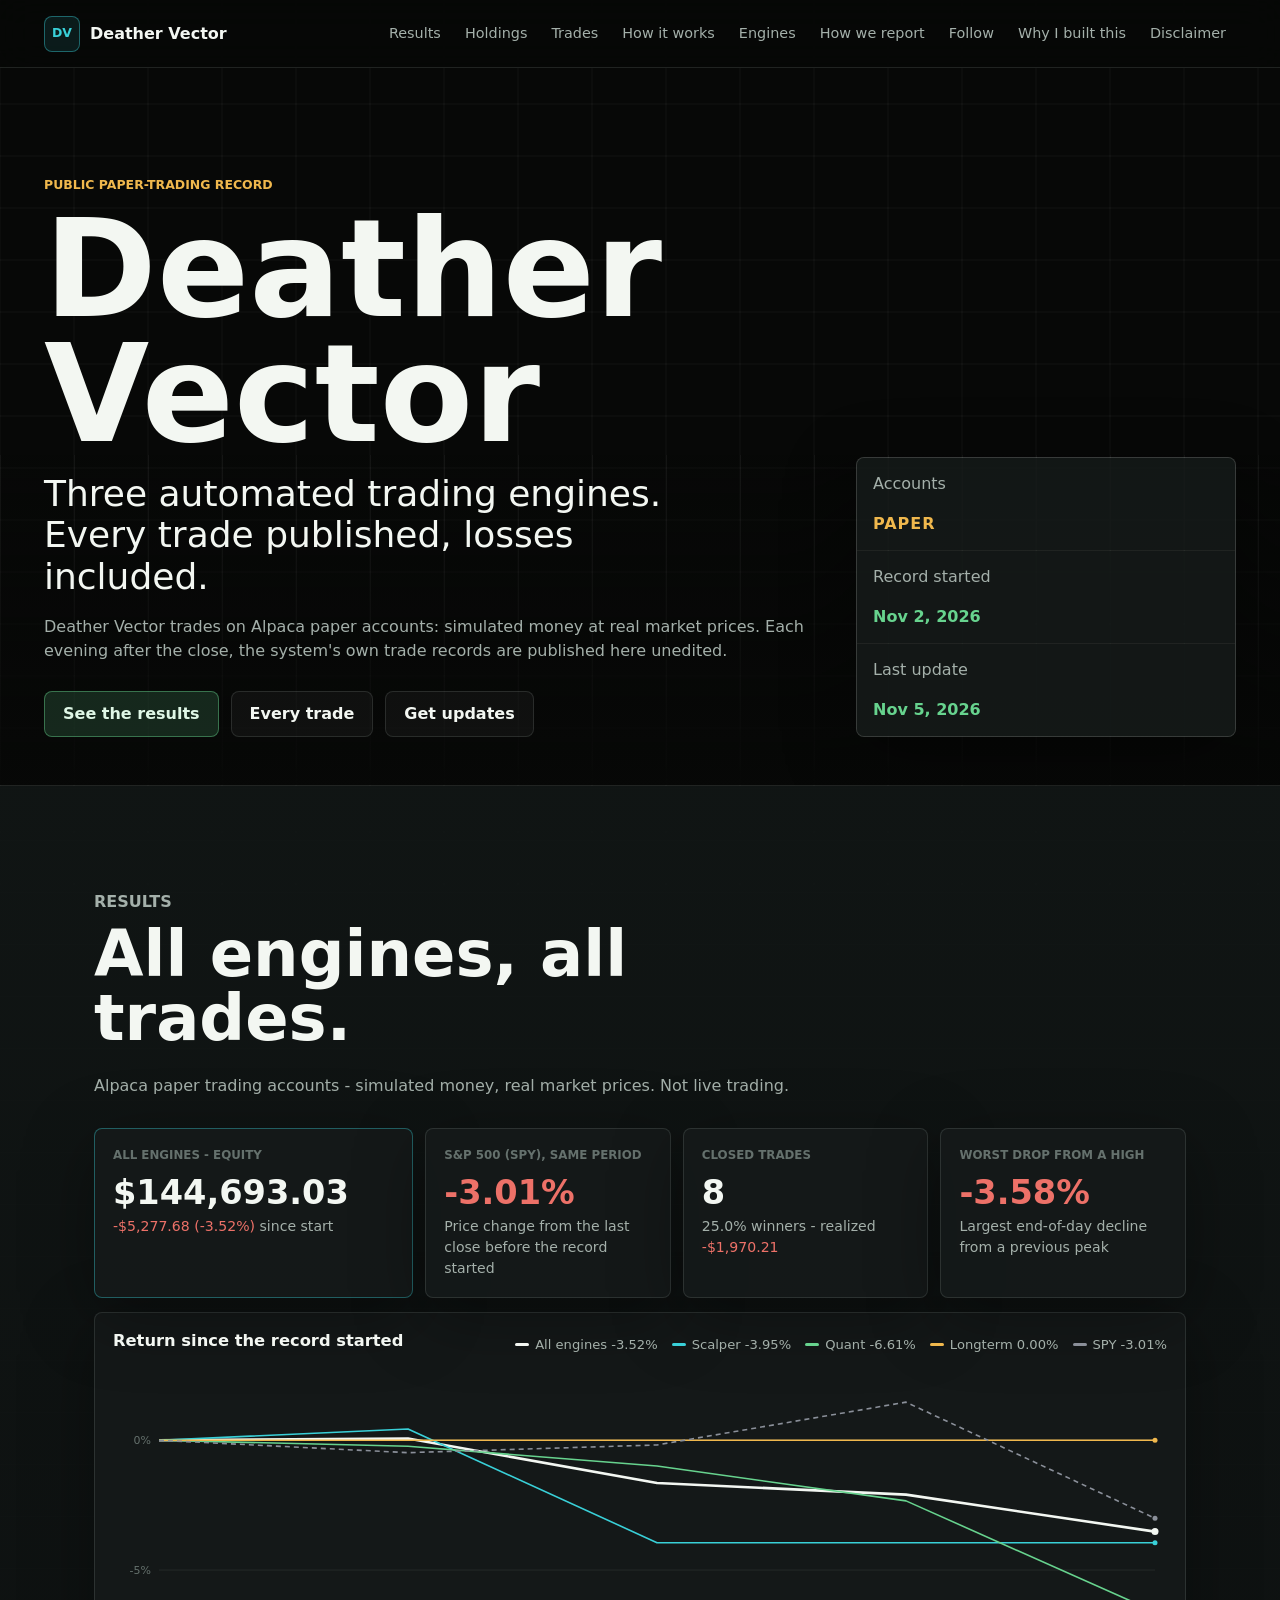
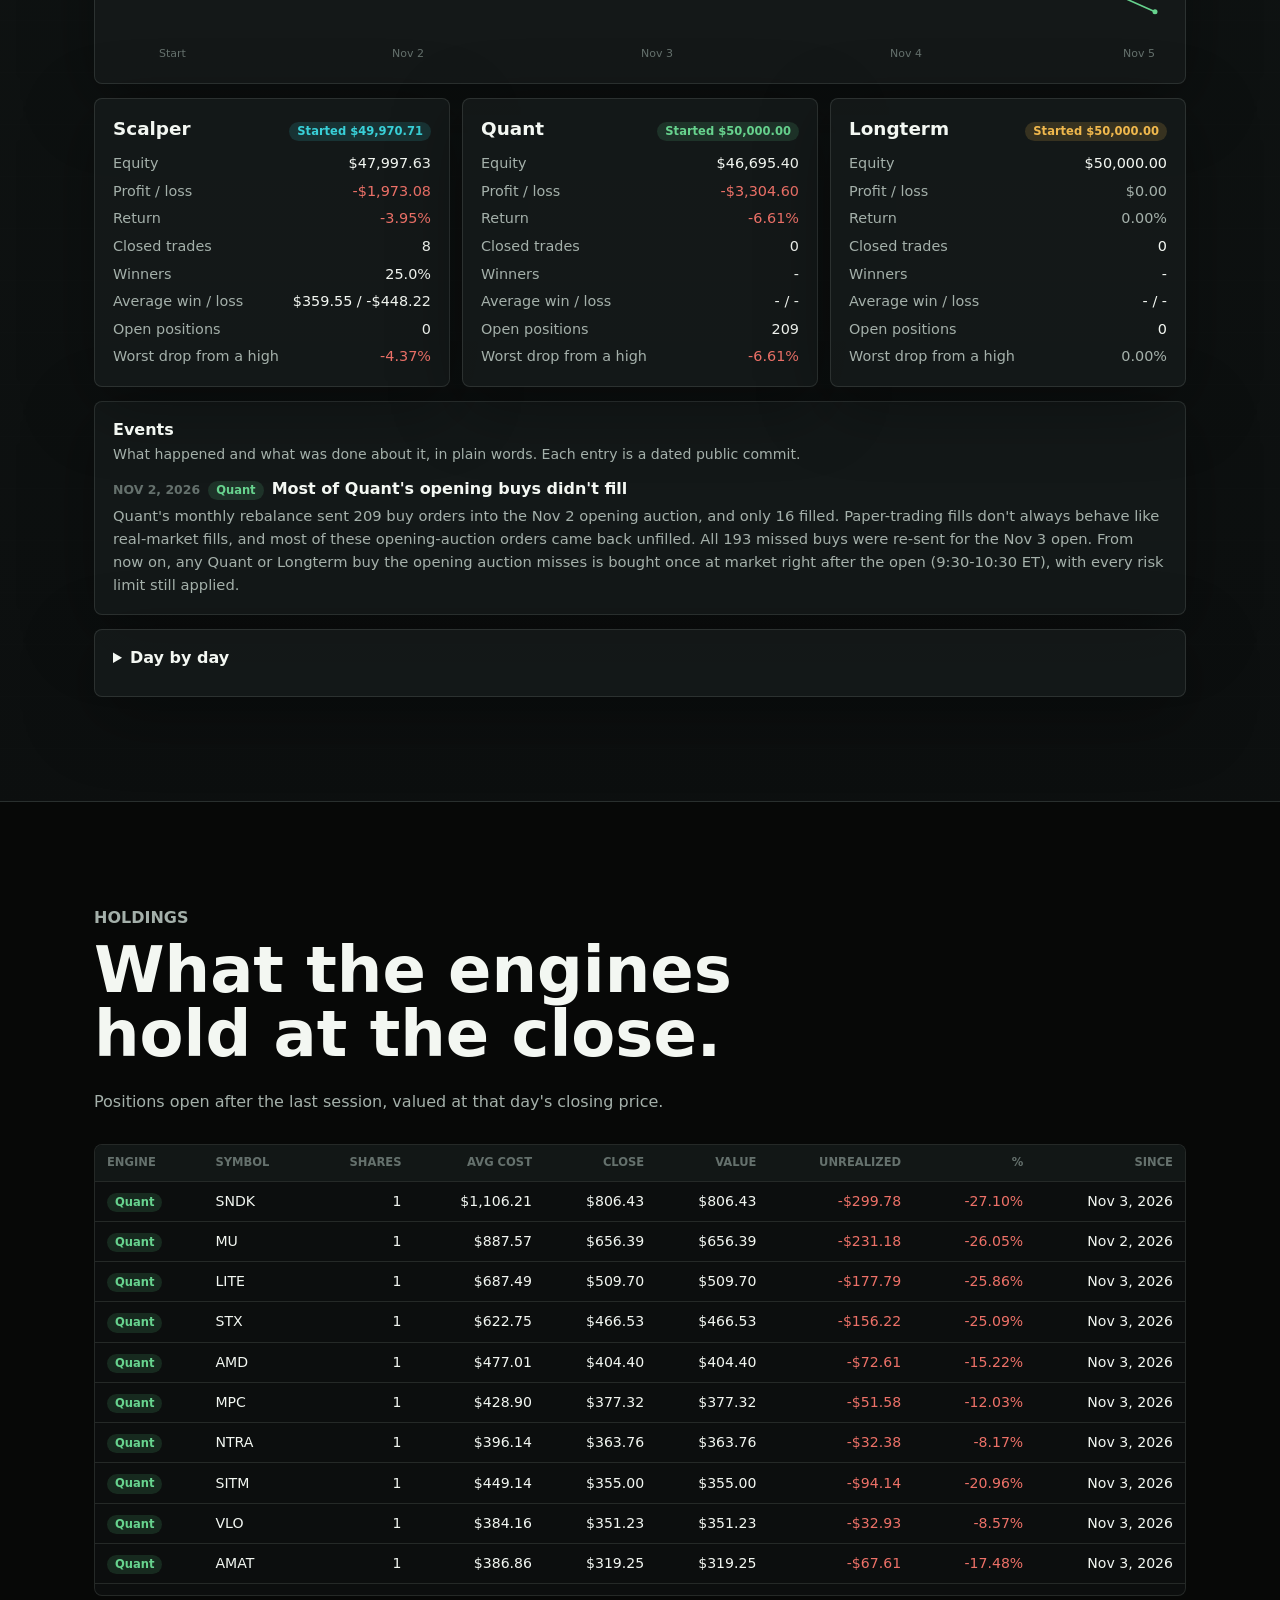
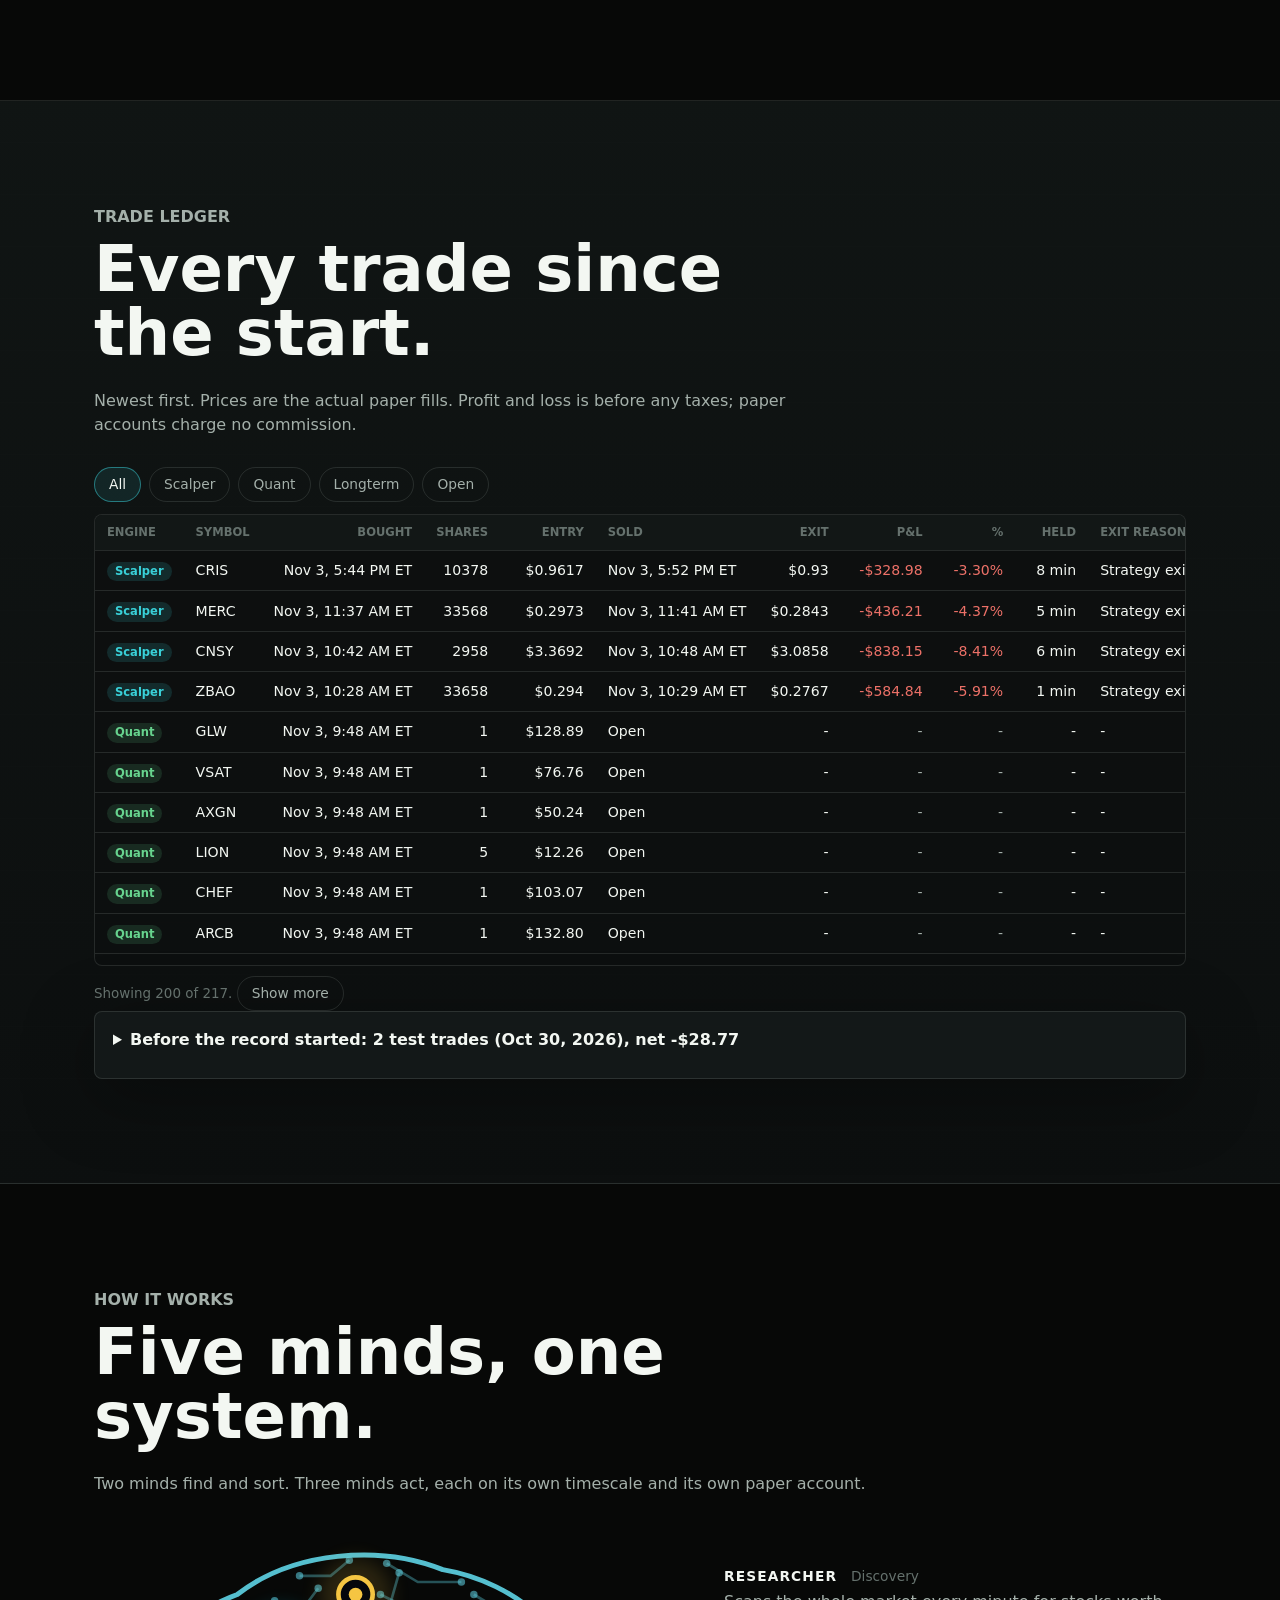
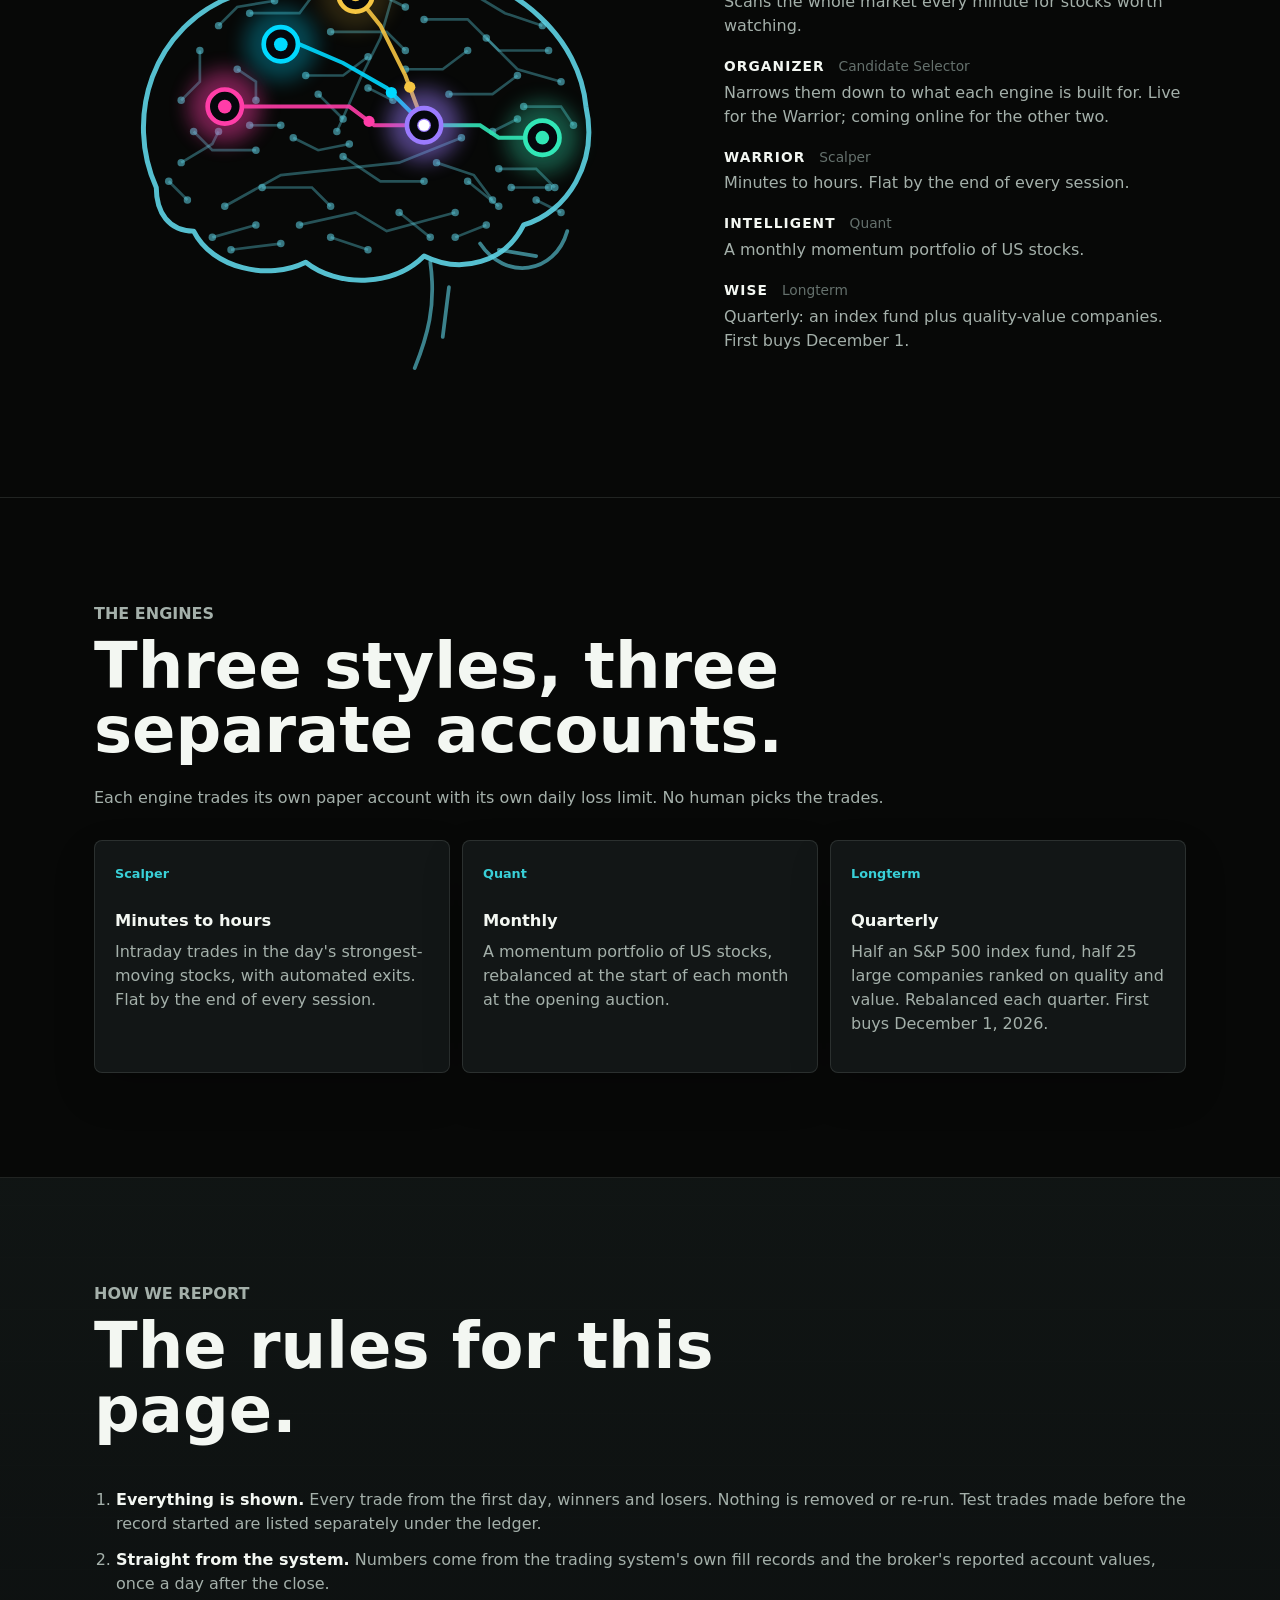
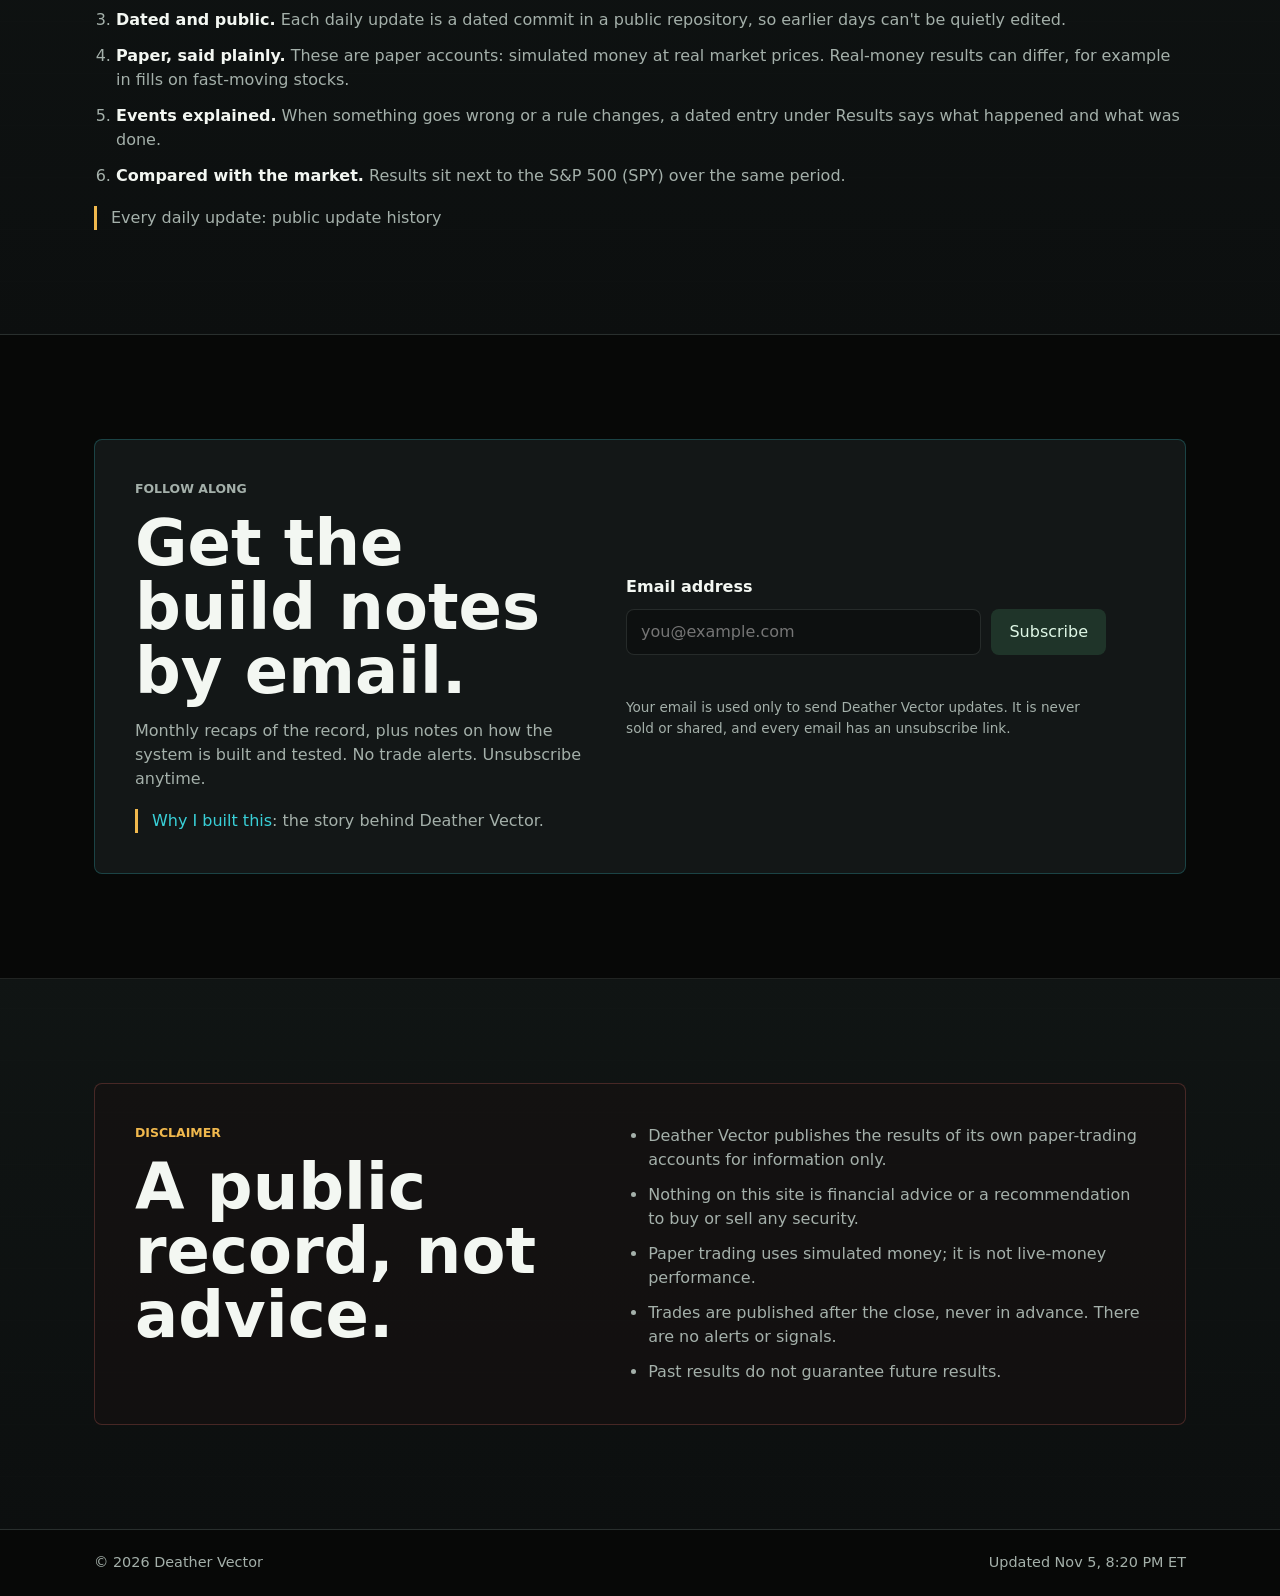
==== commit 5ab1dc1f: "Site file index.html" ====
--- a/site/index.html
+++ b/site/index.html
@@ -175,11 +175,11 @@
           <div class="minds">
             <div class="minds-figure"><svg class="minds-svg" viewBox="20 8 176 150" role="img" aria-label="Diagram: a circuit brain with five connected minds. Signals flow from the Researcher to the Organizer, then out to the three trading engines."><defs><filter id="glowsite" x="-50%" y="-50%" width="200%" height="200%"><feGaussianBlur stdDeviation="3.2"/></filter></defs><path d="M40,92 C30,70 38,40 66,30 C84,16 112,14 132,22 C156,26 176,44 178,66 C182,84 172,100 158,104 C152,116 138,120 126,114 C116,124 98,124 88,116 C76,122 58,118 52,106 C44,106 40,100 40,92 Z" fill="none" stroke="#5fd4e6" stroke-opacity="0.9" stroke-width="1.6" stroke-linejoin="round"/><path d="M144,110 C152,122 168,120 172,106" fill="none" stroke="#5fd4e6" stroke-opacity="0.6" stroke-width="1.2" stroke-linecap="round"/><path d="M128,116 C130,130 127,140 123,150" fill="none" stroke="#5fd4e6" stroke-opacity="0.6" stroke-width="1.2" stroke-linecap="round"/><path d="M150,112 L162,114" fill="none" stroke="#5fd4e6" stroke-opacity="0.6" stroke-width="1.2" stroke-linecap="round"/><path d="M134,124 L132,140" fill="none" stroke="#5fd4e6" stroke-opacity="0.6" stroke-width="1.2" stroke-linecap="round"/><path d="M118,23 L112,44 L106,56 L98,74" fill="none" stroke="#5fd4e6" stroke-opacity="0.36" stroke-width="0.85" stroke-linejoin="miter"/><circle cx="118" cy="23" r="1.2" fill="#5fd4e6" fill-opacity="0.55"/><circle cx="98" cy="74" r="1.2" fill="#5fd4e6" fill-opacity="0.55"/><path d="M62,98 L80,88 L118,84 L138,76" fill="none" stroke="#5fd4e6" stroke-opacity="0.36" stroke-width="0.85" stroke-linejoin="miter"/><circle cx="62" cy="98" r="1.2" fill="#5fd4e6" fill-opacity="0.55"/><circle cx="138" cy="76" r="1.2" fill="#5fd4e6" fill-opacity="0.55"/><path d="M48,64 L54,58 L54,48" fill="none" stroke="#5fd4e6" stroke-opacity="0.36" stroke-width="0.85" stroke-linejoin="miter"/><circle cx="48" cy="64" r="1.2" fill="#5fd4e6" fill-opacity="0.55"/><circle cx="54" cy="48" r="1.2" fill="#5fd4e6" fill-opacity="0.55"/><path d="M48,84 L58,78 L60,74" fill="none" stroke="#5fd4e6" stroke-opacity="0.36" stroke-width="0.85" stroke-linejoin="miter"/><circle cx="48" cy="84" r="1.2" fill="#5fd4e6" fill-opacity="0.55"/><circle cx="60" cy="74" r="1.2" fill="#5fd4e6" fill-opacity="0.55"/><path d="M70,36 L86,36 L92,28" fill="none" stroke="#5fd4e6" stroke-opacity="0.36" stroke-width="0.85" stroke-linejoin="miter"/><circle cx="70" cy="36" r="1.2" fill="#5fd4e6" fill-opacity="0.55"/><circle cx="92" cy="28" r="1.2" fill="#5fd4e6" fill-opacity="0.55"/><path d="M126,38 L140,38 L150,48 L166,48" fill="none" stroke="#5fd4e6" stroke-opacity="0.36" stroke-width="0.85" stroke-linejoin="miter"/><circle cx="126" cy="38" r="1.2" fill="#5fd4e6" fill-opacity="0.55"/><circle cx="166" cy="48" r="1.2" fill="#5fd4e6" fill-opacity="0.55"/><path d="M134,62 L148,62 L156,56" fill="none" stroke="#5fd4e6" stroke-opacity="0.36" stroke-width="0.85" stroke-linejoin="miter"/><circle cx="134" cy="62" r="1.2" fill="#5fd4e6" fill-opacity="0.55"/><circle cx="156" cy="56" r="1.2" fill="#5fd4e6" fill-opacity="0.55"/><path d="M86,104 L104,100 L114,106 L136,100" fill="none" stroke="#5fd4e6" stroke-opacity="0.36" stroke-width="0.85" stroke-linejoin="miter"/><circle cx="86" cy="104" r="1.2" fill="#5fd4e6" fill-opacity="0.55"/><circle cx="136" cy="100" r="1.2" fill="#5fd4e6" fill-opacity="0.55"/><path d="M154,92 L166,92" fill="none" stroke="#5fd4e6" stroke-opacity="0.36" stroke-width="0.85" stroke-linejoin="miter"/><circle cx="154" cy="92" r="1.2" fill="#5fd4e6" fill-opacity="0.55"/><circle cx="166" cy="92" r="1.2" fill="#5fd4e6" fill-opacity="0.55"/><path d="M92,62 L100,70" fill="none" stroke="#5fd4e6" stroke-opacity="0.36" stroke-width="0.85" stroke-linejoin="miter"/><circle cx="92" cy="62" r="1.2" fill="#5fd4e6" fill-opacity="0.55"/><circle cx="100" cy="70" r="1.2" fill="#5fd4e6" fill-opacity="0.55"/><path d="M140,90 L150,98" fill="none" stroke="#5fd4e6" stroke-opacity="0.36" stroke-width="0.85" stroke-linejoin="miter"/><circle cx="140" cy="90" r="1.2" fill="#5fd4e6" fill-opacity="0.55"/><circle cx="150" cy="98" r="1.2" fill="#5fd4e6" fill-opacity="0.55"/><path d="M58,108 L72,104" fill="none" stroke="#5fd4e6" stroke-opacity="0.36" stroke-width="0.85" stroke-linejoin="miter"/><circle cx="58" cy="108" r="1.2" fill="#5fd4e6" fill-opacity="0.55"/><circle cx="72" cy="104" r="1.2" fill="#5fd4e6" fill-opacity="0.55"/><path d="M60,40 L66,34 L78,32" fill="none" stroke="#5fd4e6" stroke-opacity="0.36" stroke-width="0.85" stroke-linejoin="miter"/><circle cx="60" cy="40" r="1.2" fill="#5fd4e6" fill-opacity="0.55"/><circle cx="78" cy="32" r="1.2" fill="#5fd4e6" fill-opacity="0.55"/><path d="M86,24 L96,24 L102,19" fill="none" stroke="#5fd4e6" stroke-opacity="0.36" stroke-width="0.85" stroke-linejoin="miter"/><circle cx="86" cy="24" r="1.2" fill="#5fd4e6" fill-opacity="0.55"/><circle cx="102" cy="19" r="1.2" fill="#5fd4e6" fill-opacity="0.55"/><path d="M114,20 L124,26 L138,26" fill="none" stroke="#5fd4e6" stroke-opacity="0.36" stroke-width="0.85" stroke-linejoin="miter"/><circle cx="114" cy="20" r="1.2" fill="#5fd4e6" fill-opacity="0.55"/><circle cx="138" cy="26" r="1.2" fill="#5fd4e6" fill-opacity="0.55"/><path d="M142,30 L152,36 L164,40" fill="none" stroke="#5fd4e6" stroke-opacity="0.36" stroke-width="0.85" stroke-linejoin="miter"/><circle cx="142" cy="30" r="1.2" fill="#5fd4e6" fill-opacity="0.55"/><circle cx="164" cy="40" r="1.2" fill="#5fd4e6" fill-opacity="0.55"/><path d="M146,44 L156,54 L170,58" fill="none" stroke="#5fd4e6" stroke-opacity="0.36" stroke-width="0.85" stroke-linejoin="miter"/><circle cx="146" cy="44" r="1.2" fill="#5fd4e6" fill-opacity="0.55"/><circle cx="170" cy="58" r="1.2" fill="#5fd4e6" fill-opacity="0.55"/><path d="M96,42 L114,42 L120,48" fill="none" stroke="#5fd4e6" stroke-opacity="0.36" stroke-width="0.85" stroke-linejoin="miter"/><circle cx="96" cy="42" r="1.2" fill="#5fd4e6" fill-opacity="0.55"/><circle cx="120" cy="48" r="1.2" fill="#5fd4e6" fill-opacity="0.55"/><path d="M88,56 L100,56 L108,50" fill="none" stroke="#5fd4e6" stroke-opacity="0.36" stroke-width="0.85" stroke-linejoin="miter"/><circle cx="88" cy="56" r="1.2" fill="#5fd4e6" fill-opacity="0.55"/><circle cx="108" cy="50" r="1.2" fill="#5fd4e6" fill-opacity="0.55"/><path d="M52,74 L58,80 L72,80" fill="none" stroke="#5fd4e6" stroke-opacity="0.36" stroke-width="0.85" stroke-linejoin="miter"/><circle cx="52" cy="74" r="1.2" fill="#5fd4e6" fill-opacity="0.55"/><circle cx="72" cy="80" r="1.2" fill="#5fd4e6" fill-opacity="0.55"/><path d="M74,92 L90,92 L96,98" fill="none" stroke="#5fd4e6" stroke-opacity="0.36" stroke-width="0.85" stroke-linejoin="miter"/><circle cx="74" cy="92" r="1.2" fill="#5fd4e6" fill-opacity="0.55"/><circle cx="96" cy="98" r="1.2" fill="#5fd4e6" fill-opacity="0.55"/><path d="M100,82 L112,90 L126,90" fill="none" stroke="#5fd4e6" stroke-opacity="0.36" stroke-width="0.85" stroke-linejoin="miter"/><circle cx="100" cy="82" r="1.2" fill="#5fd4e6" fill-opacity="0.55"/><circle cx="126" cy="90" r="1.2" fill="#5fd4e6" fill-opacity="0.55"/><path d="M130,84 L142,88 L148,96" fill="none" stroke="#5fd4e6" stroke-opacity="0.36" stroke-width="0.85" stroke-linejoin="miter"/><circle cx="130" cy="84" r="1.2" fill="#5fd4e6" fill-opacity="0.55"/><circle cx="148" cy="96" r="1.2" fill="#5fd4e6" fill-opacity="0.55"/><path d="M118,100 L128,108" fill="none" stroke="#5fd4e6" stroke-opacity="0.36" stroke-width="0.85" stroke-linejoin="miter"/><circle cx="118" cy="100" r="1.2" fill="#5fd4e6" fill-opacity="0.55"/><circle cx="128" cy="108" r="1.2" fill="#5fd4e6" fill-opacity="0.55"/><path d="M96,108 L108,112" fill="none" stroke="#5fd4e6" stroke-opacity="0.36" stroke-width="0.85" stroke-linejoin="miter"/><circle cx="96" cy="108" r="1.2" fill="#5fd4e6" fill-opacity="0.55"/><circle cx="108" cy="112" r="1.2" fill="#5fd4e6" fill-opacity="0.55"/><path d="M64,112 L80,110" fill="none" stroke="#5fd4e6" stroke-opacity="0.36" stroke-width="0.85" stroke-linejoin="miter"/><circle cx="64" cy="112" r="1.2" fill="#5fd4e6" fill-opacity="0.55"/><circle cx="80" cy="110" r="1.2" fill="#5fd4e6" fill-opacity="0.55"/><path d="M158,66 L170,66 L174,72" fill="none" stroke="#5fd4e6" stroke-opacity="0.36" stroke-width="0.85" stroke-linejoin="miter"/><circle cx="158" cy="66" r="1.2" fill="#5fd4e6" fill-opacity="0.55"/><circle cx="174" cy="72" r="1.2" fill="#5fd4e6" fill-opacity="0.55"/><path d="M150,86 L162,86 L168,92" fill="none" stroke="#5fd4e6" stroke-opacity="0.36" stroke-width="0.85" stroke-linejoin="miter"/><circle cx="150" cy="86" r="1.2" fill="#5fd4e6" fill-opacity="0.55"/><circle cx="168" cy="92" r="1.2" fill="#5fd4e6" fill-opacity="0.55"/><path d="M44,90 L50,96" fill="none" stroke="#5fd4e6" stroke-opacity="0.36" stroke-width="0.85" stroke-linejoin="miter"/><circle cx="44" cy="90" r="1.2" fill="#5fd4e6" fill-opacity="0.55"/><circle cx="50" cy="96" r="1.2" fill="#5fd4e6" fill-opacity="0.55"/><path d="M108,60 L116,64" fill="none" stroke="#5fd4e6" stroke-opacity="0.36" stroke-width="0.85" stroke-linejoin="miter"/><circle cx="108" cy="60" r="1.2" fill="#5fd4e6" fill-opacity="0.55"/><circle cx="116" cy="64" r="1.2" fill="#5fd4e6" fill-opacity="0.55"/><path d="M66,54 L72,58 L72,64" fill="none" stroke="#5fd4e6" stroke-opacity="0.36" stroke-width="0.85" stroke-linejoin="miter"/><circle cx="66" cy="54" r="1.2" fill="#5fd4e6" fill-opacity="0.55"/><circle cx="72" cy="64" r="1.2" fill="#5fd4e6" fill-opacity="0.55"/><path d="M136,108 L146,104" fill="none" stroke="#5fd4e6" stroke-opacity="0.36" stroke-width="0.85" stroke-linejoin="miter"/><circle cx="136" cy="108" r="1.2" fill="#5fd4e6" fill-opacity="0.55"/><circle cx="146" cy="104" r="1.2" fill="#5fd4e6" fill-opacity="0.55"/><path d="M162,96 L170,100" fill="none" stroke="#5fd4e6" stroke-opacity="0.36" stroke-width="0.85" stroke-linejoin="miter"/><circle cx="162" cy="96" r="1.2" fill="#5fd4e6" fill-opacity="0.55"/><circle cx="170" cy="100" r="1.2" fill="#5fd4e6" fill-opacity="0.55"/><path d="M120,54 L132,54 L140,48" fill="none" stroke="#5fd4e6" stroke-opacity="0.36" stroke-width="0.85" stroke-linejoin="miter"/><circle cx="120" cy="54" r="1.2" fill="#5fd4e6" fill-opacity="0.55"/><circle cx="140" cy="48" r="1.2" fill="#5fd4e6" fill-opacity="0.55"/><path d="M84,76 L92,80 L102,78" fill="none" stroke="#5fd4e6" stroke-opacity="0.36" stroke-width="0.85" stroke-linejoin="miter"/><circle cx="84" cy="76" r="1.2" fill="#5fd4e6" fill-opacity="0.55"/><circle cx="102" cy="78" r="1.2" fill="#5fd4e6" fill-opacity="0.55"/><path d="M70,72 L80,72" fill="none" stroke="#5fd4e6" stroke-opacity="0.36" stroke-width="0.85" stroke-linejoin="miter"/><circle cx="70" cy="72" r="1.2" fill="#5fd4e6" fill-opacity="0.55"/><circle cx="80" cy="72" r="1.2" fill="#5fd4e6" fill-opacity="0.55"/><path d="M112,30 L120,34" fill="none" stroke="#5fd4e6" stroke-opacity="0.36" stroke-width="0.85" stroke-linejoin="miter"/><circle cx="112" cy="30" r="1.2" fill="#5fd4e6" fill-opacity="0.55"/><circle cx="120" cy="34" r="1.2" fill="#5fd4e6" fill-opacity="0.55"/><path d="M148,74 L156,70" fill="none" stroke="#5fd4e6" stroke-opacity="0.36" stroke-width="0.85" stroke-linejoin="miter"/><circle cx="148" cy="74" r="1.2" fill="#5fd4e6" fill-opacity="0.55"/><circle cx="156" cy="70" r="1.2" fill="#5fd4e6" fill-opacity="0.55"/><path d="M164,76 L150,76 L144,72 L126,72" fill="none" stroke="#31e7b6" stroke-opacity="0.9" stroke-width="1.3" stroke-linejoin="miter"/><path d="M126,72 L110,72 L102,66 L62,66" fill="none" stroke="#ff3da8" stroke-opacity="0.9" stroke-width="1.3" stroke-linejoin="miter"/><path d="M126,72 L114,60 L100,52 L86,46 L80,46" fill="none" stroke="#00d9ff" stroke-opacity="0.9" stroke-width="1.3" stroke-linejoin="miter"/><path d="M126,72 L120,56 L112,40 L104,30" fill="none" stroke="#f5c542" stroke-opacity="0.9" stroke-width="1.3" stroke-linejoin="miter"/><circle cx="164" cy="76" r="11.6" fill="#31e7b6" opacity="0.3" filter="url(#glowsite)"><animate attributeName="opacity" values="0.15;0.55;0.15" dur="2.6s" begin="0.0s" repeatCount="indefinite"/></circle><circle cx="164" cy="76" r="5.5" fill="#05070c" stroke="#31e7b6" stroke-width="1.5"/><circle cx="164" cy="76" r="2.2" fill="#31e7b6"/><circle cx="126" cy="72" r="11.6" fill="#9b7bff" opacity="0.3" filter="url(#glowsite)"><animate attributeName="opacity" values="0.15;0.55;0.15" dur="2.6s" begin="0.5s" repeatCount="indefinite"/></circle><circle cx="126" cy="72" r="5.5" fill="#05070c" stroke="#9b7bff" stroke-width="1.5"/><circle cx="126" cy="72" r="2.2" fill="#9b7bff"/><circle cx="62" cy="66" r="11.6" fill="#ff3da8" opacity="0.3" filter="url(#glowsite)"><animate attributeName="opacity" values="0.15;0.55;0.15" dur="2.6s" begin="1.0s" repeatCount="indefinite"/></circle><circle cx="62" cy="66" r="5.5" fill="#05070c" stroke="#ff3da8" stroke-width="1.5"/><circle cx="62" cy="66" r="2.2" fill="#ff3da8"/><circle cx="80" cy="46" r="11.6" fill="#00d9ff" opacity="0.3" filter="url(#glowsite)"><animate attributeName="opacity" values="0.15;0.55;0.15" dur="2.6s" begin="1.5s" repeatCount="indefinite"/></circle><circle cx="80" cy="46" r="5.5" fill="#05070c" stroke="#00d9ff" stroke-width="1.5"/><circle cx="80" cy="46" r="2.2" fill="#00d9ff"/><circle cx="104" cy="30" r="11.6" fill="#f5c542" opacity="0.3" filter="url(#glowsite)"><animate attributeName="opacity" values="0.15;0.55;0.15" dur="2.6s" begin="2.0s" repeatCount="indefinite"/></circle><circle cx="104" cy="30" r="5.5" fill="#05070c" stroke="#f5c542" stroke-width="1.5"/><circle cx="104" cy="30" r="2.2" fill="#f5c542"/><circle r="1.8" fill="#ffffff"><animateMotion id="sig0site" dur="1.2s" begin="0s;sigsite.end+0.4s" fill="freeze" path="M164,76 L150,76 L144,72 L126,72"/><animate attributeName="opacity" values="1;1;0" keyTimes="0;0.9;1" dur="1.2s" begin="0s;sigsite.end+0.4s"/></circle><circle r="1.8" fill="#ff3da8" opacity="0"><animateMotion id="sigsite" dur="1.4s" begin="sig0site.end" fill="freeze" path="M126,72 L110,72 L102,66 L62,66"/><animate attributeName="opacity" values="0;1;1;0" keyTimes="0;0.05;0.9;1" dur="1.4s" begin="sig0site.end"/></circle><circle r="1.8" fill="#00d9ff" opacity="0"><animateMotion dur="1.4s" begin="sig0site.end" fill="freeze" path="M126,72 L114,60 L100,52 L86,46 L80,46"/><animate attributeName="opacity" values="0;1;1;0" keyTimes="0;0.05;0.9;1" dur="1.4s" begin="sig0site.end"/></circle><circle r="1.8" fill="#f5c542" opacity="0"><animateMotion dur="1.4s" begin="sig0site.end" fill="freeze" path="M126,72 L120,56 L112,40 L104,30"/><animate attributeName="opacity" values="0;1;1;0" keyTimes="0;0.05;0.9;1" dur="1.4s" begin="sig0site.end"/></circle></svg></div>
             <ul class="minds-list">
-            <li class="mind"><span class="mind-dot" style="--c: #31e7b6"></span><div><p class="mind-name">Researcher <span>Discovery</span></p><p class="mind-text">Scans the whole market every minute for stocks worth watching.</p></div></li>
-            <li class="mind"><span class="mind-dot" style="--c: #9b7bff"></span><div><p class="mind-name">Organizer <span>Candidate Selector</span></p><p class="mind-text">Narrows them down to what each engine is built for. Live for the Warrior; coming online for the other two.</p></div></li>
-            <li class="mind"><span class="mind-dot" style="--c: #ff3da8"></span><div><p class="mind-name">Warrior <span>Scalper</span></p><p class="mind-text">Minutes to hours. Flat by the end of every session.</p></div></li>
-            <li class="mind"><span class="mind-dot" style="--c: #00d9ff"></span><div><p class="mind-name">Intelligent <span>Quant</span></p><p class="mind-text">A monthly momentum portfolio of US stocks.</p></div></li>
-            <li class="mind"><span class="mind-dot" style="--c: #f5c542"></span><div><p class="mind-name">Wise <span>Longterm</span></p><p class="mind-text">Quarterly: an index fund plus quality-value companies. First buys December 1.</p></div></li>
+            <li class="mind"><span class="mind-dot mind-dot--r"></span><div><p class="mind-name">Researcher <span>Discovery</span></p><p class="mind-text">Scans the whole market every minute for stocks worth watching.</p></div></li>
+            <li class="mind"><span class="mind-dot mind-dot--o"></span><div><p class="mind-name">Organizer <span>Candidate Selector</span></p><p class="mind-text">Narrows them down to what each engine is built for. Live for the Warrior; coming online for the other two.</p></div></li>
+            <li class="mind"><span class="mind-dot mind-dot--w"></span><div><p class="mind-name">Warrior <span>Scalper</span></p><p class="mind-text">Minutes to hours. Flat by the end of every session.</p></div></li>
+            <li class="mind"><span class="mind-dot mind-dot--i"></span><div><p class="mind-name">Intelligent <span>Quant</span></p><p class="mind-text">A monthly momentum portfolio of US stocks.</p></div></li>
+            <li class="mind"><span class="mind-dot mind-dot--s"></span><div><p class="mind-name">Wise <span>Longterm</span></p><p class="mind-text">Quarterly: an index fund plus quality-value companies. First buys December 1.</p></div></li>
             </ul>
           </div>
         </div>
--- a/site/styles.css
+++ b/site/styles.css
@@ -1177,3 +1177,69 @@
   max-height: 452px; /* header (~36px) + 10 rows (~41px each) */
   overflow-y: auto;
 }
+
+/* ---------------- How it works: five minds ---------------- */
+.minds {
+  display: flex;
+  flex-wrap: wrap;
+  align-items: center;
+  gap: 32px 56px;
+}
+
+.minds-figure {
+  flex: 1 1 380px;
+  max-width: 600px;
+}
+
+.minds-svg {
+  display: block;
+  width: 100%;
+  height: auto;
+}
+
+.minds-list {
+  flex: 1 1 320px;
+  list-style: none;
+  margin: 0;
+  padding: 0;
+  display: grid;
+  gap: 18px;
+}
+
+.mind {
+  display: flex;
+  gap: 14px;
+  align-items: flex-start;
+}
+
+.mind-dot {
+  flex: none;
+  width: 12px;
+  height: 12px;
+  margin-top: 6px;
+  border-radius: 50%;
+  background: var(--c);
+  box-shadow: 0 0 12px var(--c);
+}
+
+.mind-name {
+  margin: 0;
+  font-weight: 800;
+  letter-spacing: 0.08em;
+  text-transform: uppercase;
+  font-size: 0.86rem;
+}
+
+.mind-name span {
+  margin-left: 8px;
+  font-weight: 500;
+  letter-spacing: 0;
+  text-transform: none;
+  color: var(--subtle);
+}
+
+.mind-text {
+  margin: 4px 0 0;
+  color: var(--muted);
+  line-height: 1.5;
+}
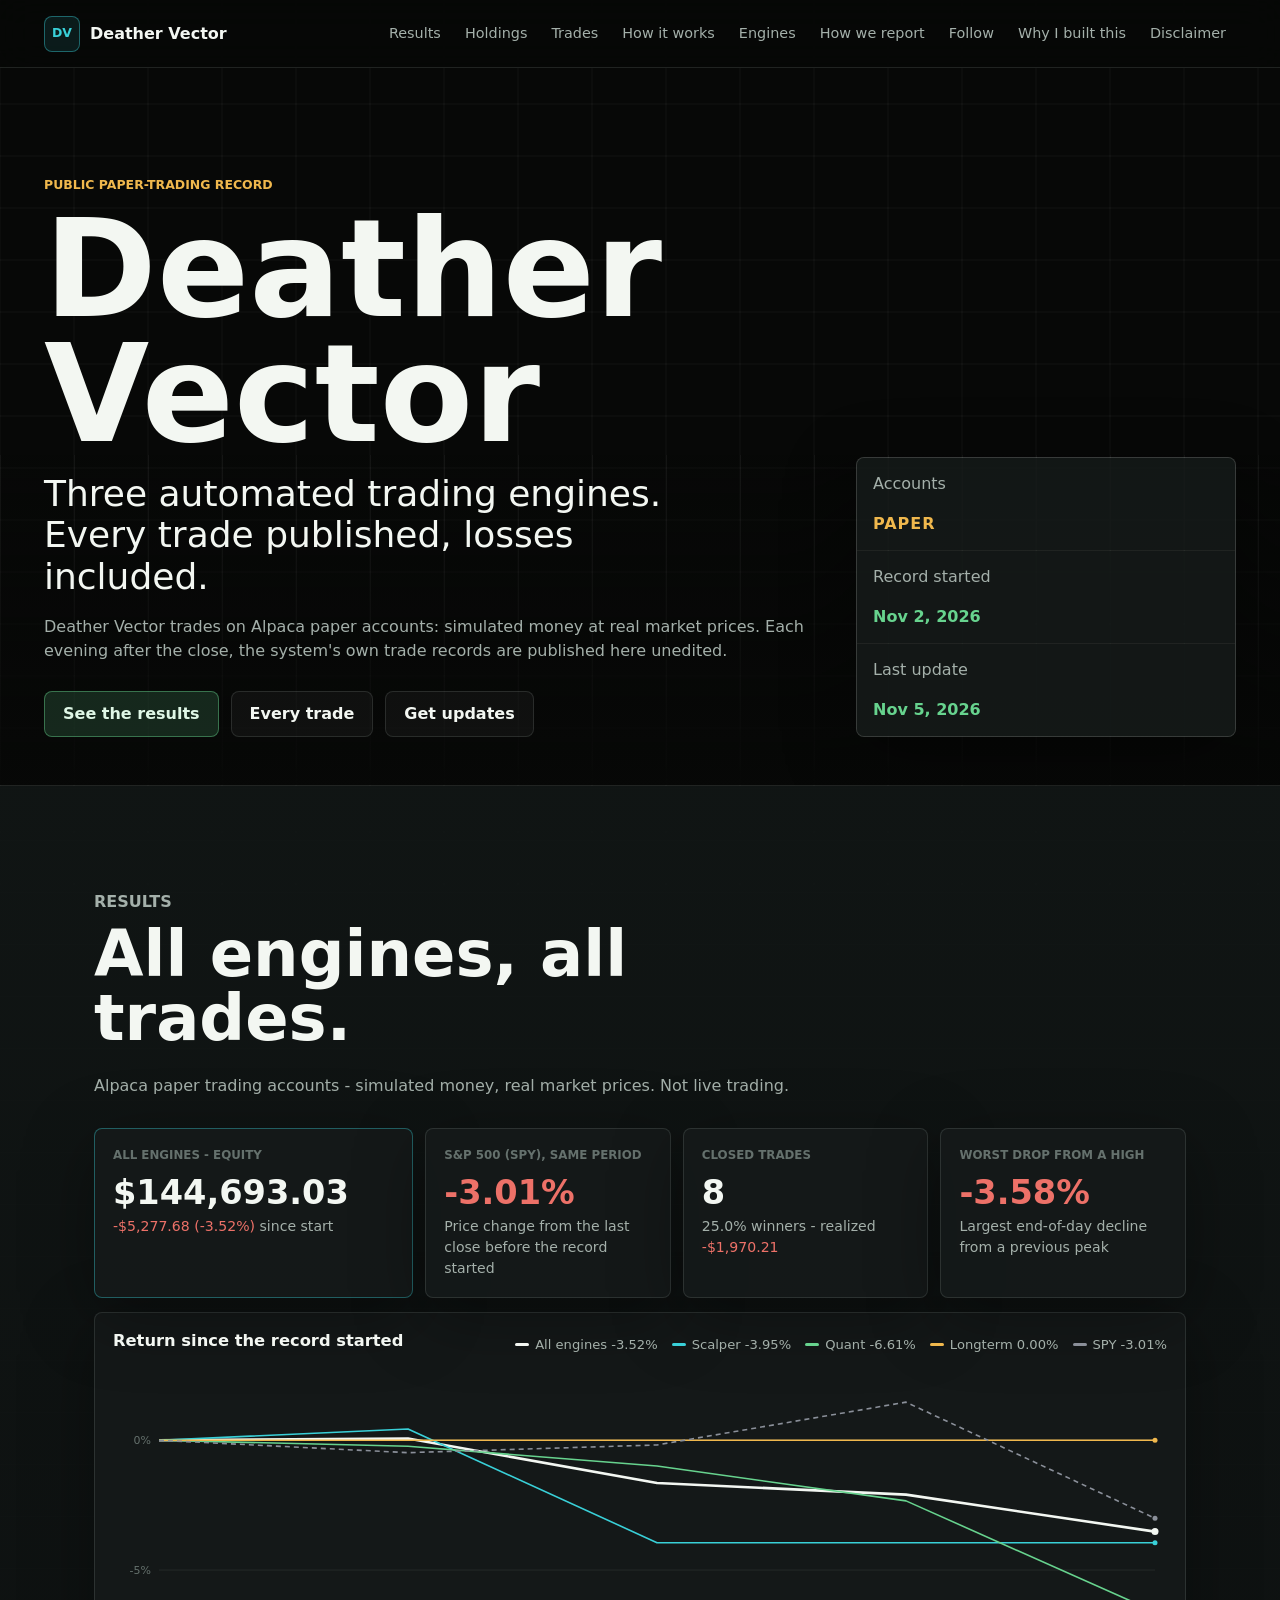
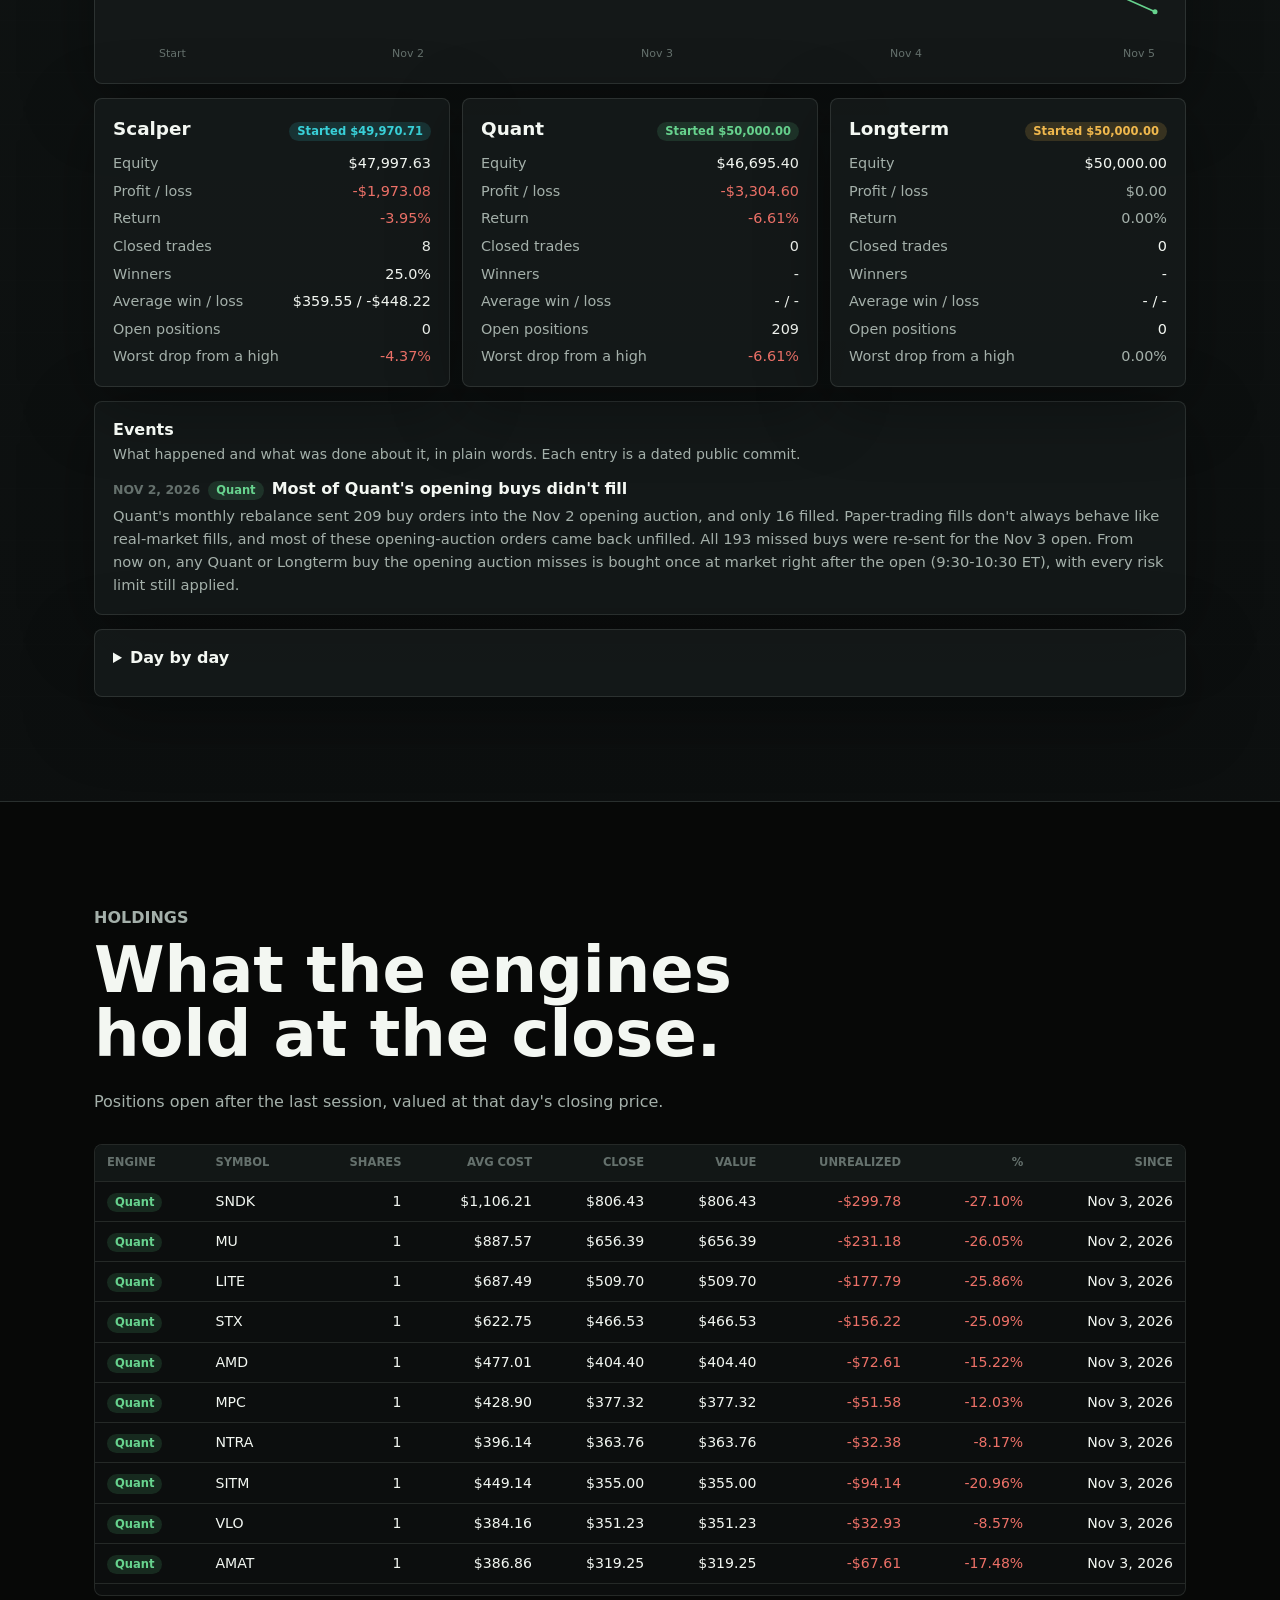
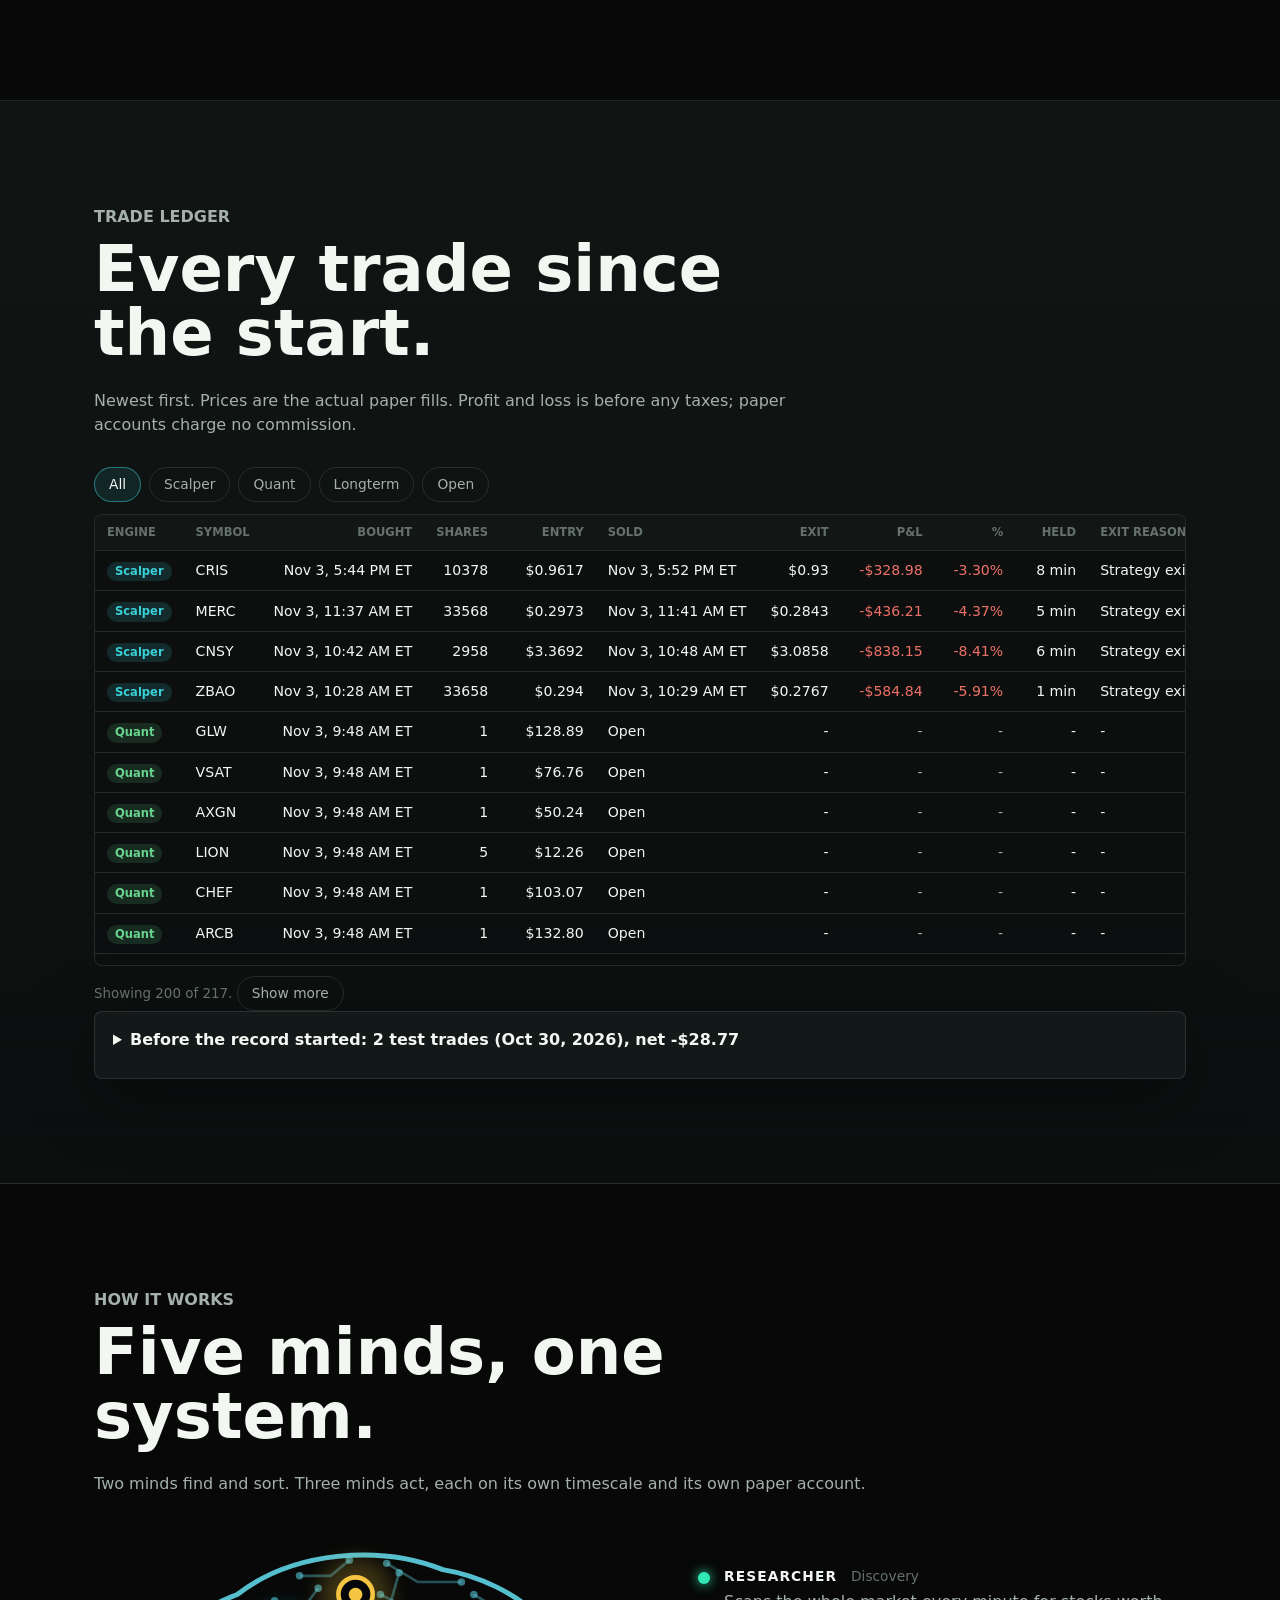
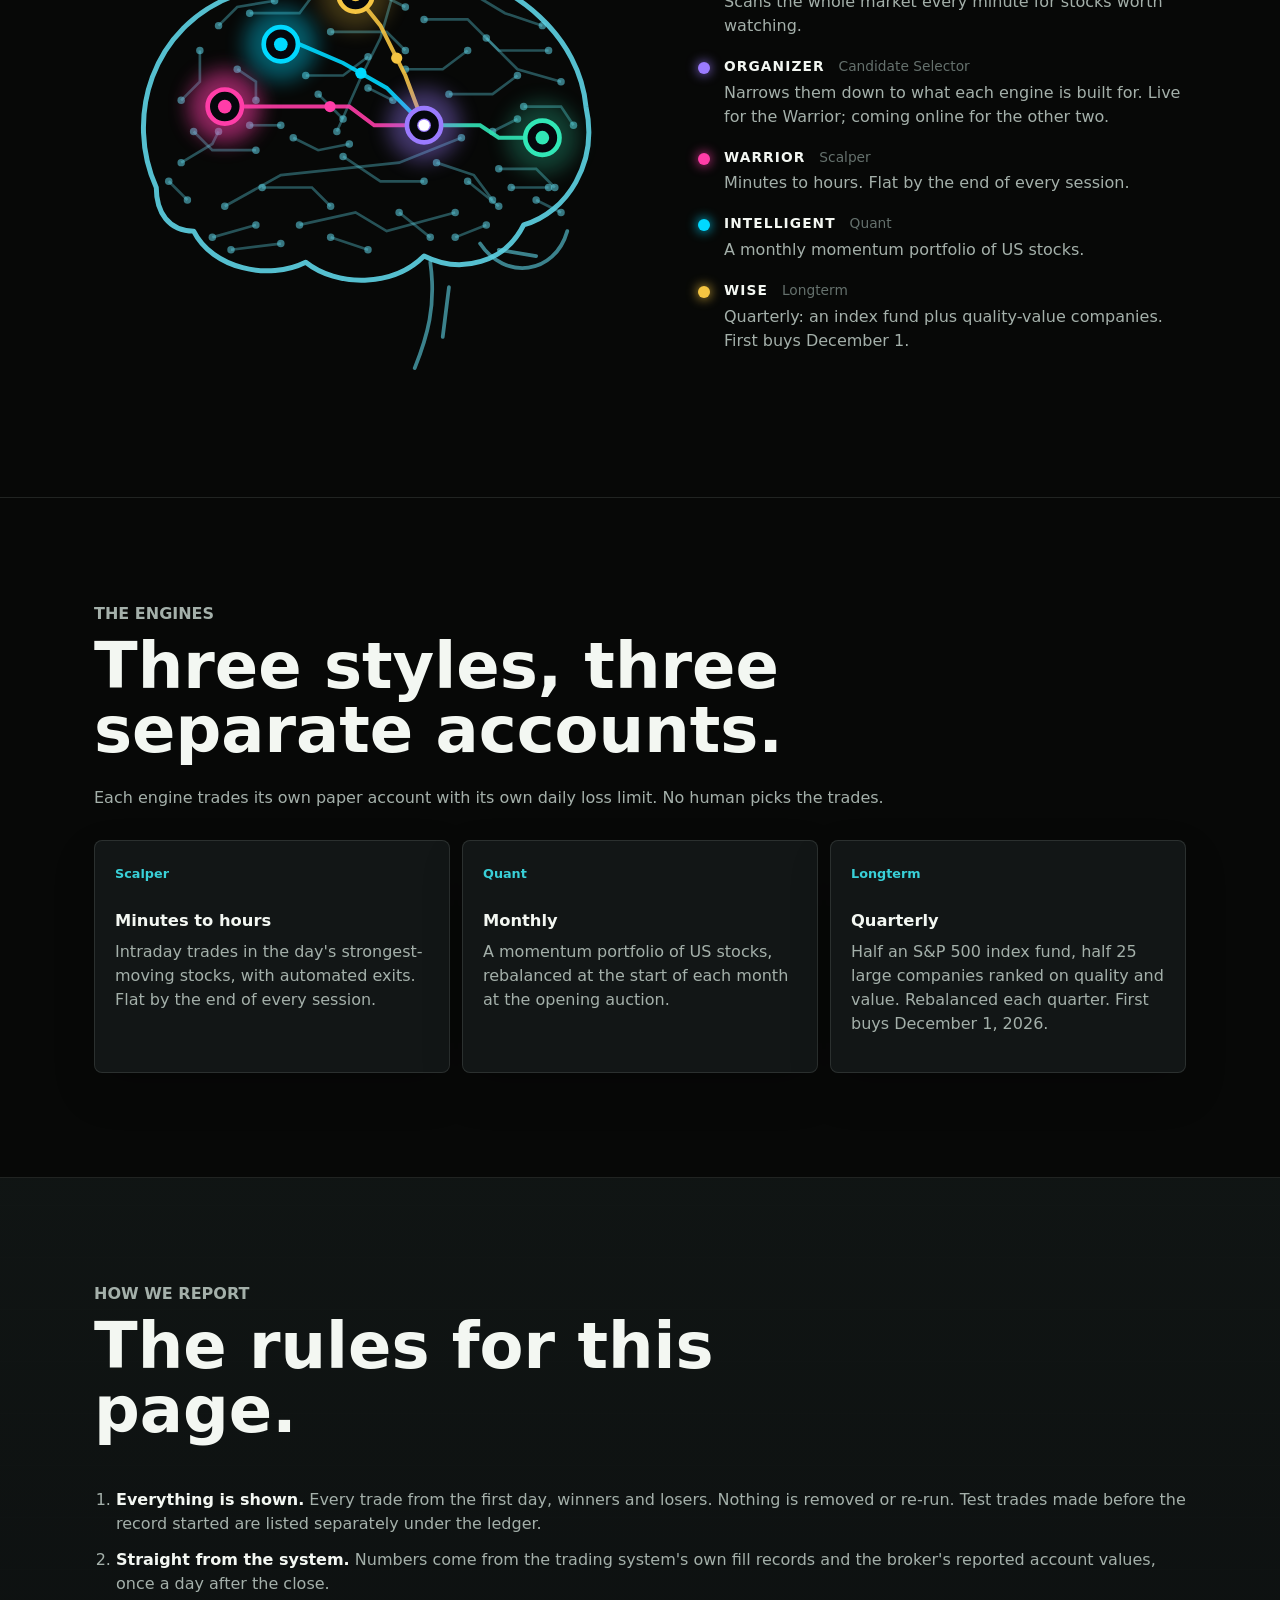
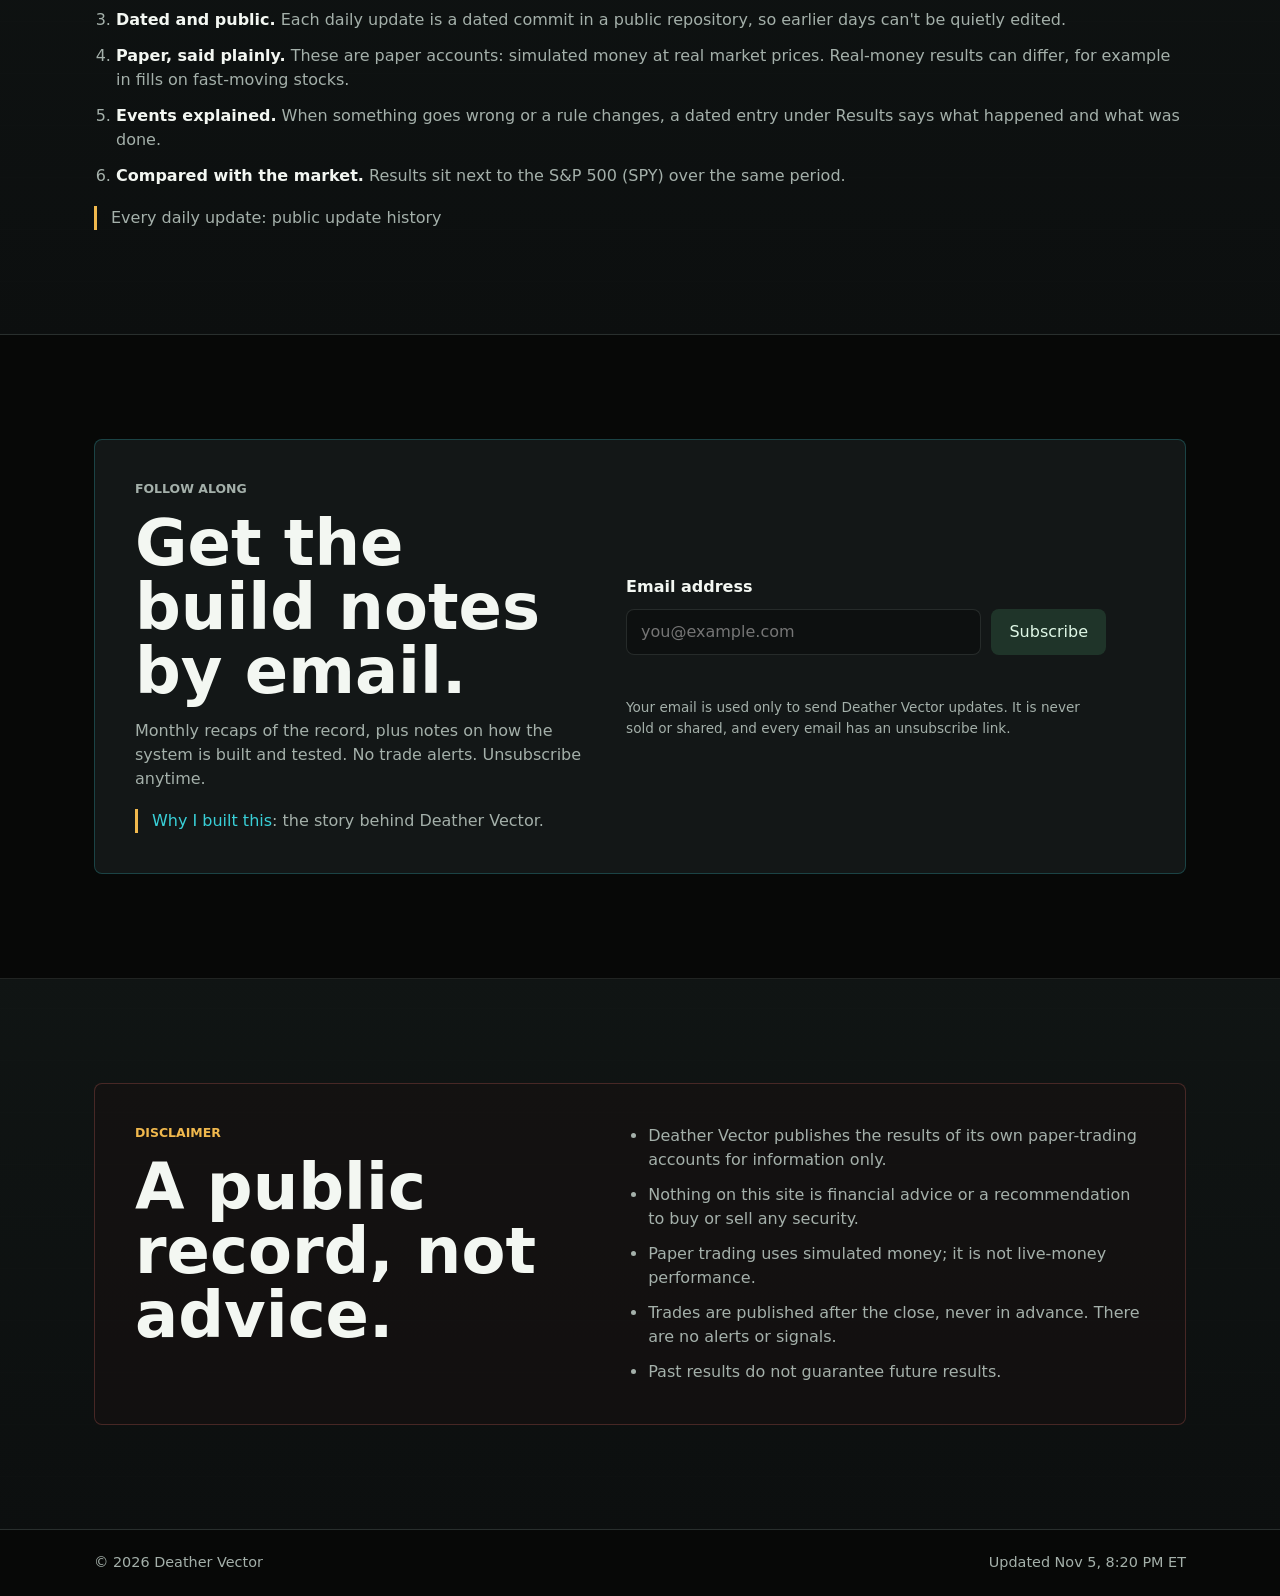
==== commit 9ea83456: "Site file index.html" ====
--- a/site/index.html
+++ b/site/index.html
@@ -8,7 +8,7 @@
     <meta property="og:title" content="Deather Vector - public paper-trading record">
     <meta property="og:description" content="Three automated engines. Every trade published daily, losses included. Paper accounts, real market prices.">
     <link rel="icon" href="./favicon.svg" type="image/svg+xml">
-    <link rel="stylesheet" href="./styles.css">
+    <link rel="stylesheet" href="./styles.css?v=20261105b">
   </head>
   <body>
     <canvas class="market-field" id="marketField" aria-hidden="true"></canvas>
@@ -278,8 +278,8 @@
       <span data-bind="generated">-</span>
     </footer>
 
-    <script src="./script.js"></script>
-    <script src="./app.js"></script>
-    <script src="./follow.js"></script>
+    <script src="./script.js?v=20261105b"></script>
+    <script src="./app.js?v=20261105b"></script>
+    <script src="./follow.js?v=20261105b"></script>
   </body>
 </html>
--- a/site/styles.css
+++ b/site/styles.css
@@ -1218,8 +1218,8 @@
   height: 12px;
   margin-top: 6px;
   border-radius: 50%;
-  background: var(--c);
-  box-shadow: 0 0 12px var(--c);
+  background: var(--c, #5fd4e6);
+  box-shadow: 0 0 12px var(--c, #5fd4e6);
 }
 
 .mind-name {
@@ -1243,3 +1243,9 @@
   color: var(--muted);
   line-height: 1.5;
 }
+
+.mind-dot--r { --c: #31e7b6; }
+.mind-dot--o { --c: #9b7bff; }
+.mind-dot--w { --c: #ff3da8; }
+.mind-dot--i { --c: #00d9ff; }
+.mind-dot--s { --c: #f5c542; }
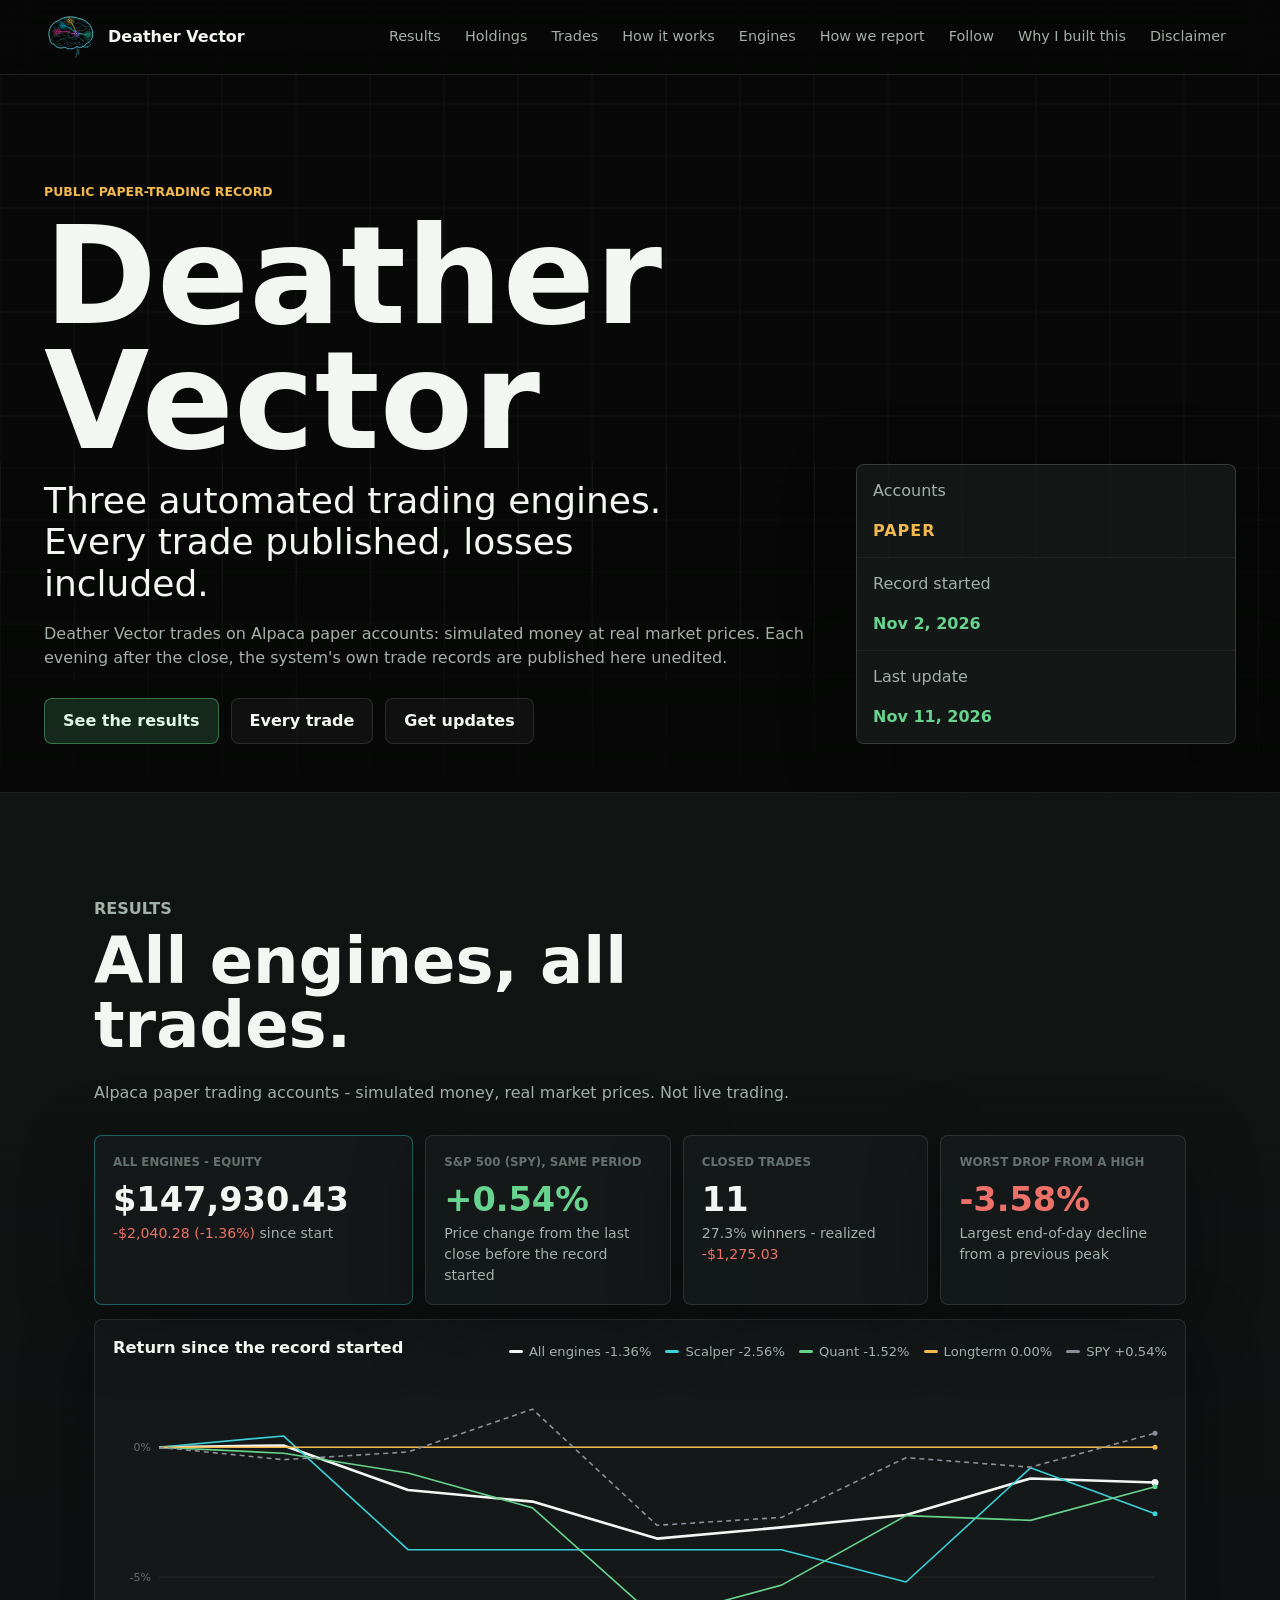
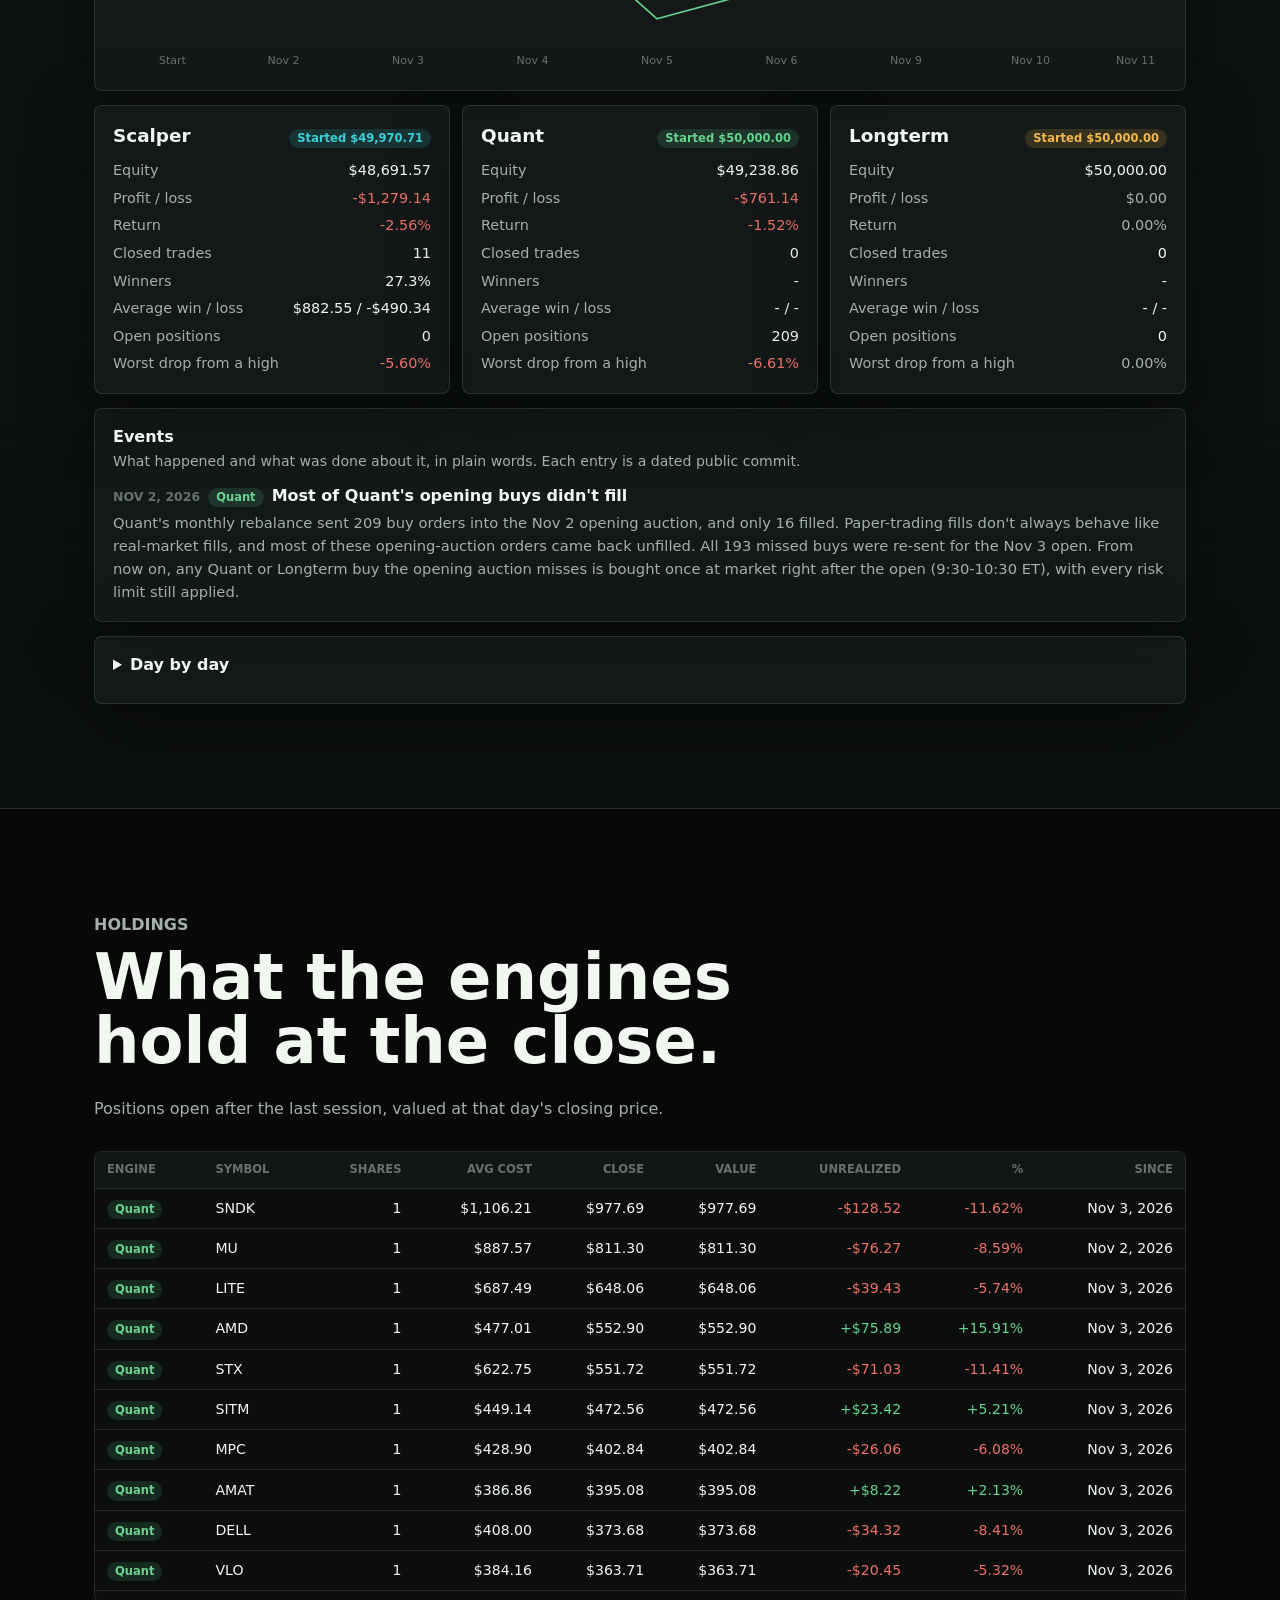
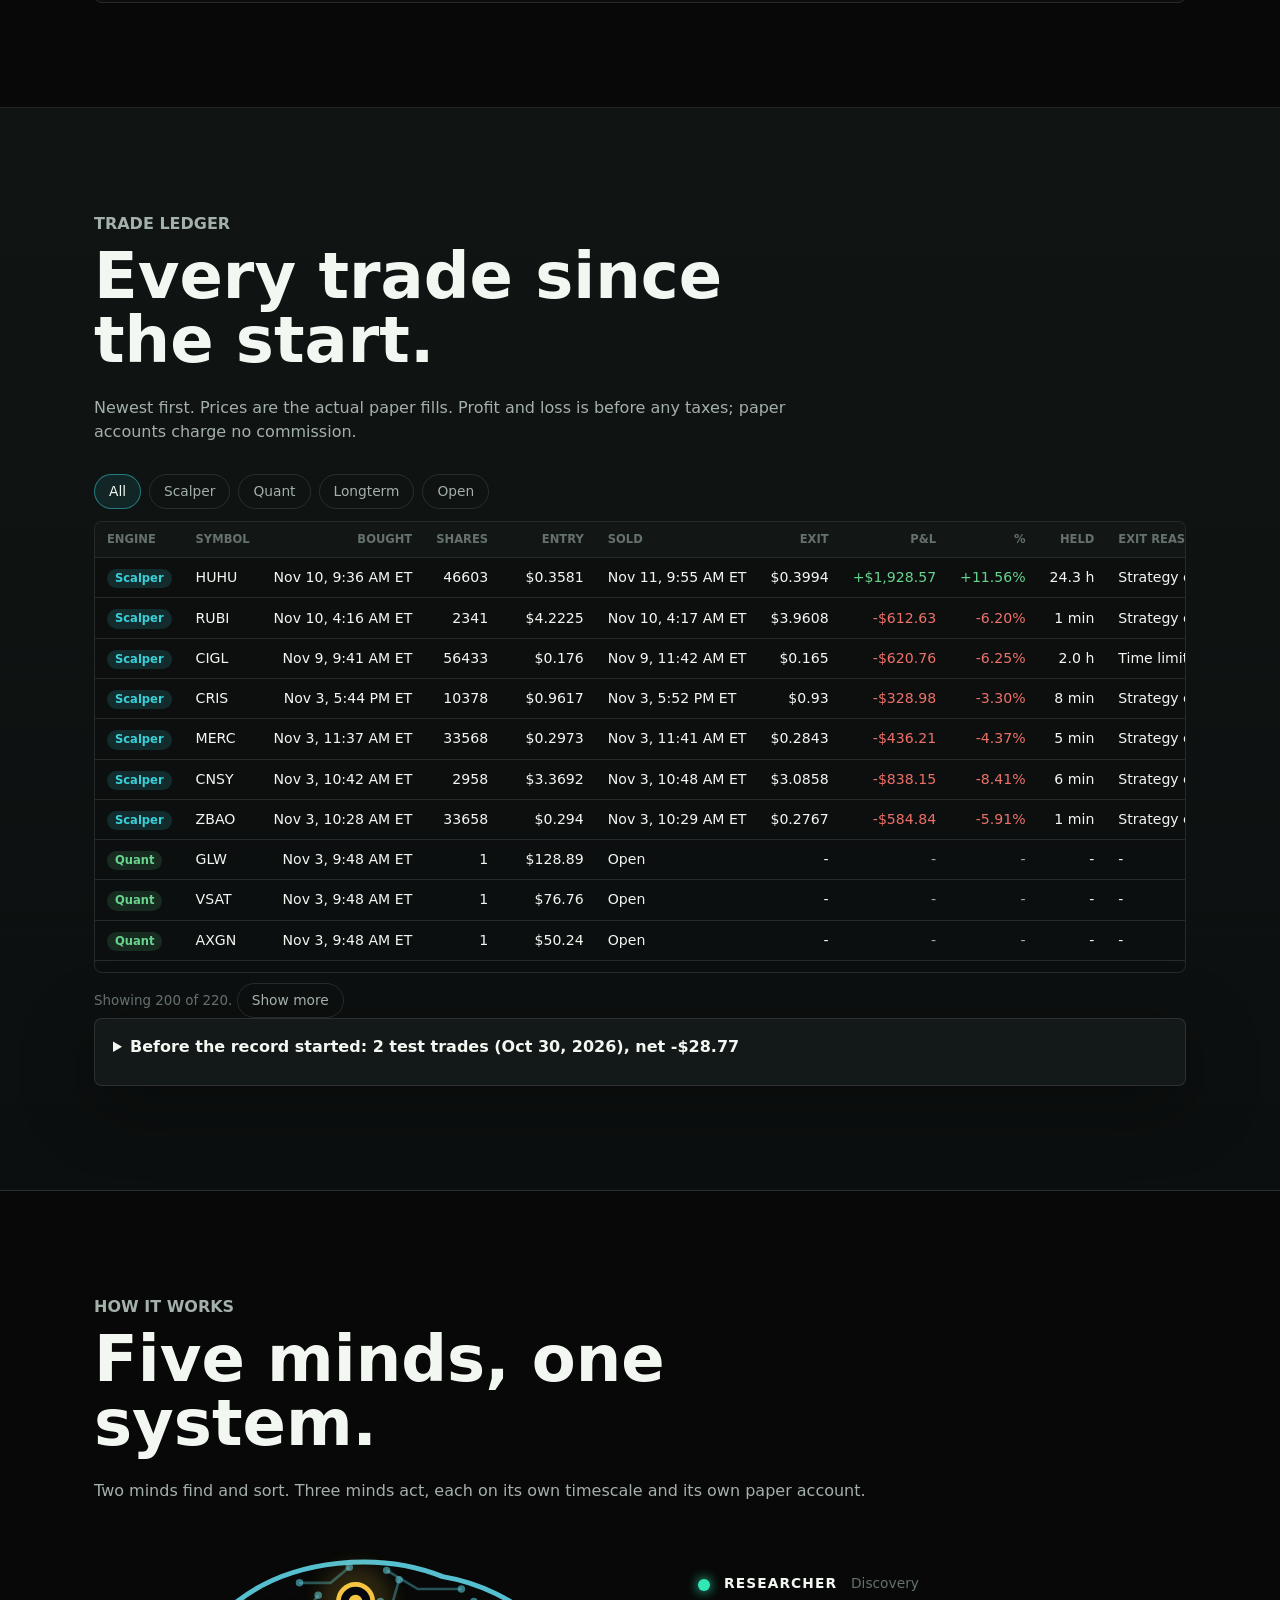
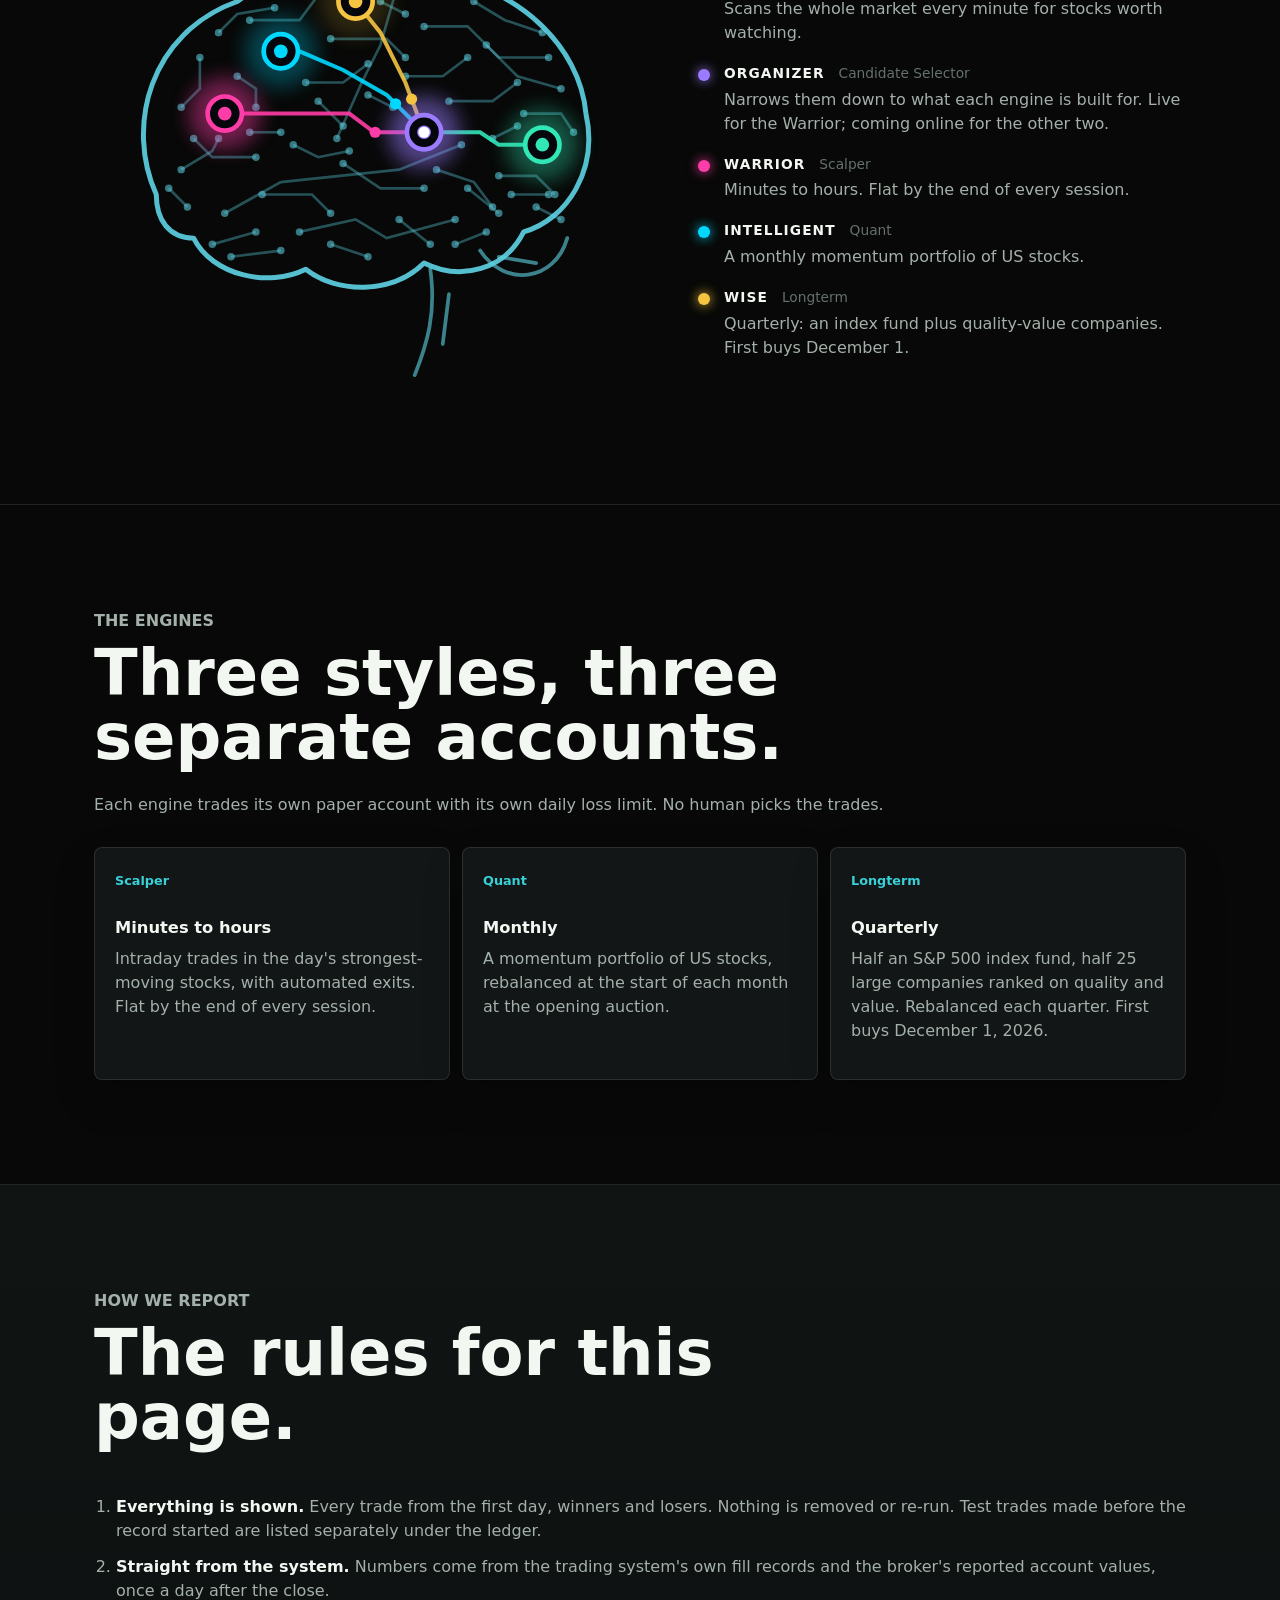
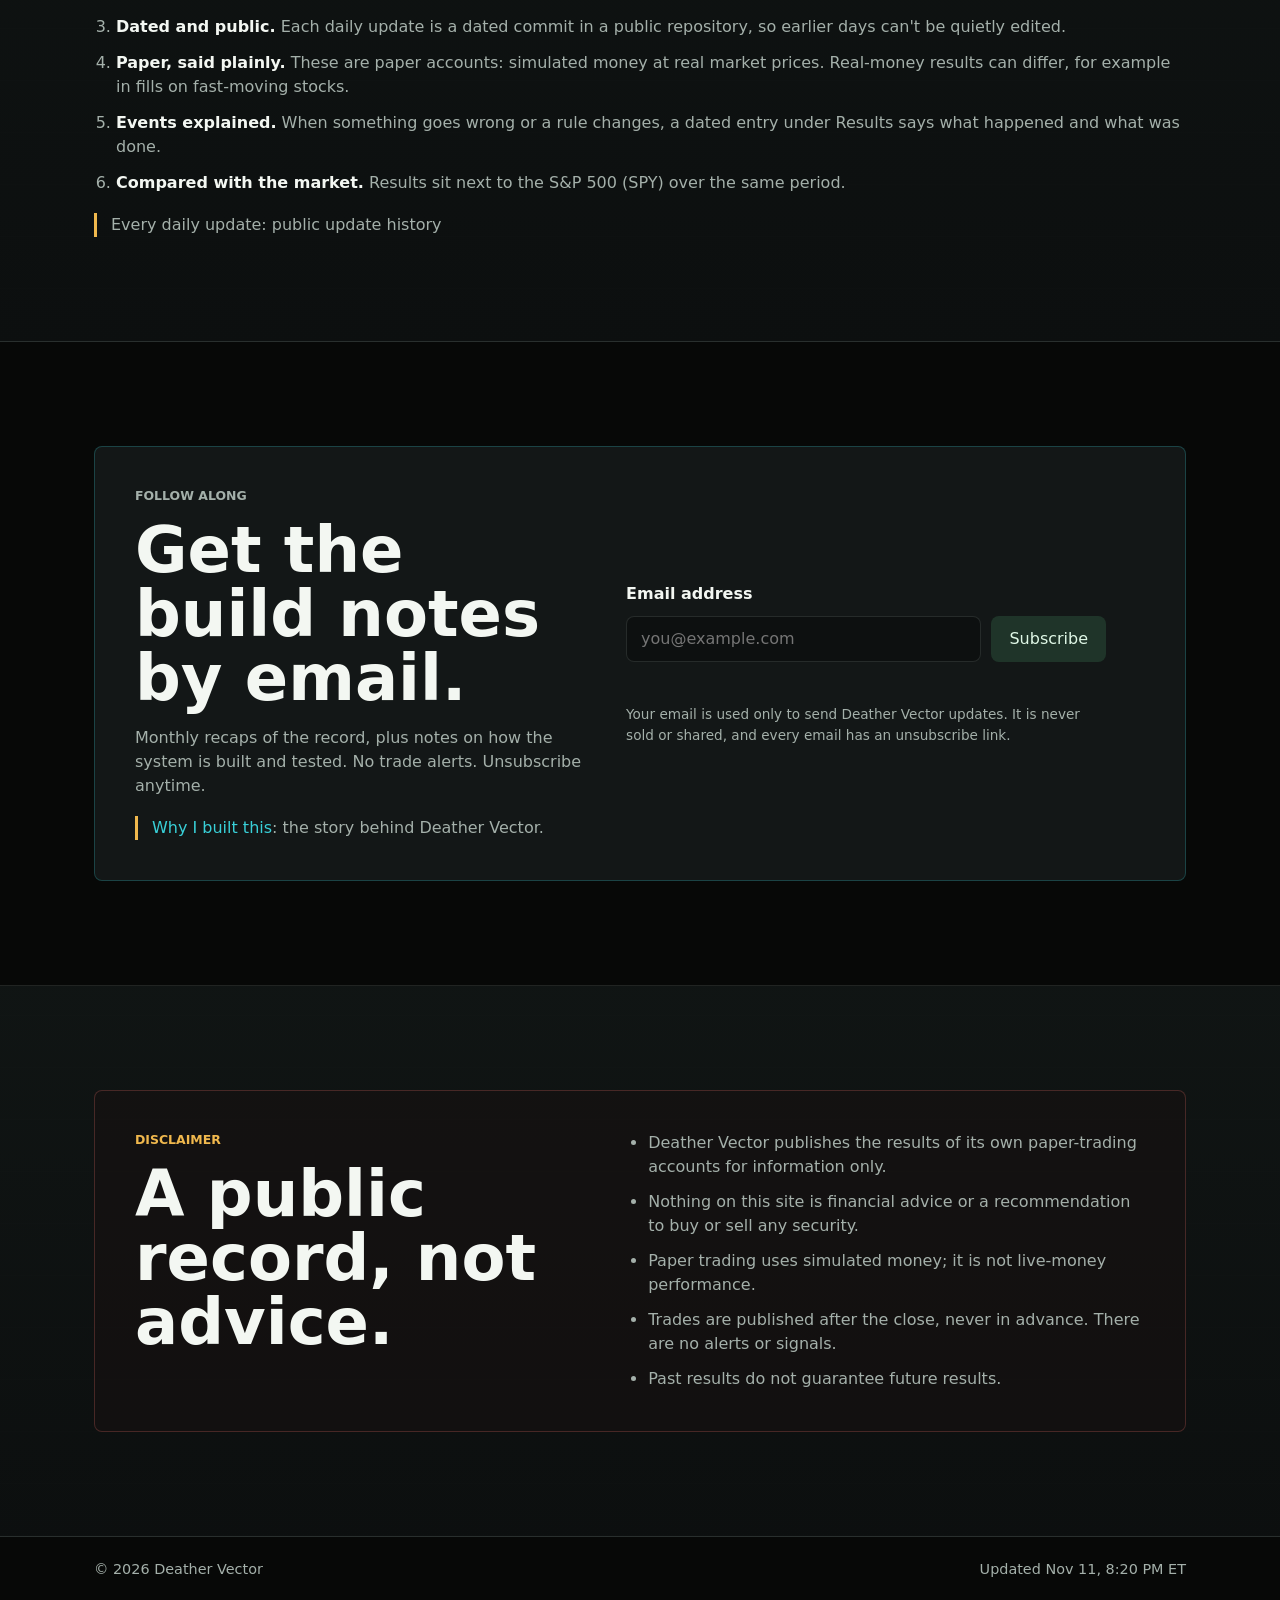
==== commit 5d65d2e6: "Site file index.html" ====
--- a/site/index.html
+++ b/site/index.html
@@ -7,15 +7,24 @@
     <meta name="description" content="Deather Vector runs three automated trading engines on paper accounts and publishes every trade, win or lose, each evening after the close.">
     <meta property="og:title" content="Deather Vector - public paper-trading record">
     <meta property="og:description" content="Three automated engines. Every trade published daily, losses included. Paper accounts, real market prices.">
-    <link rel="icon" href="./favicon.svg" type="image/svg+xml">
-    <link rel="stylesheet" href="./styles.css?v=20261105b">
+    <meta property="og:type" content="website">
+    <meta property="og:site_name" content="Deather Vector">
+    <meta property="og:url" content="https://deathervector.com/">
+    <meta property="og:image" content="https://deathervector.com/og-image.png">
+    <meta property="og:image:width" content="1200">
+    <meta property="og:image:height" content="630">
+    <meta property="og:image:alt" content="Deather Vector five-minds brain logo: an AI-built trading system, tested in public.">
+    <meta name="twitter:card" content="summary_large_image">
+    <meta name="twitter:image" content="https://deathervector.com/og-image.png">
+    <link rel="icon" href="./brain-icon.svg?v=20261111a" type="image/svg+xml">
+    <link rel="stylesheet" href="./styles.css?v=20261111a">
   </head>
   <body>
     <canvas class="market-field" id="marketField" aria-hidden="true"></canvas>
 
     <header class="site-header">
-      <a class="brand-mark" href="#home" aria-label="Deather Vector home">
-        <span class="brand-glyph">DV</span>
+      <a class="brand-mark" href="https://deathervector.com/" aria-label="Deather Vector home">
+        <img class="brand-logo" src="./brain-mark.svg?v=20261111a" width="54" height="46" alt="">
         <span>Deather Vector</span>
       </a>
       <nav class="site-nav" aria-label="Primary navigation">
@@ -278,8 +287,8 @@
       <span data-bind="generated">-</span>
     </footer>
 
-    <script src="./script.js?v=20261105b"></script>
-    <script src="./app.js?v=20261105b"></script>
-    <script src="./follow.js?v=20261105b"></script>
+    <script src="./script.js?v=20261111a"></script>
+    <script src="./app.js?v=20261111a"></script>
+    <script src="./follow.js?v=20261111a"></script>
   </body>
 </html>
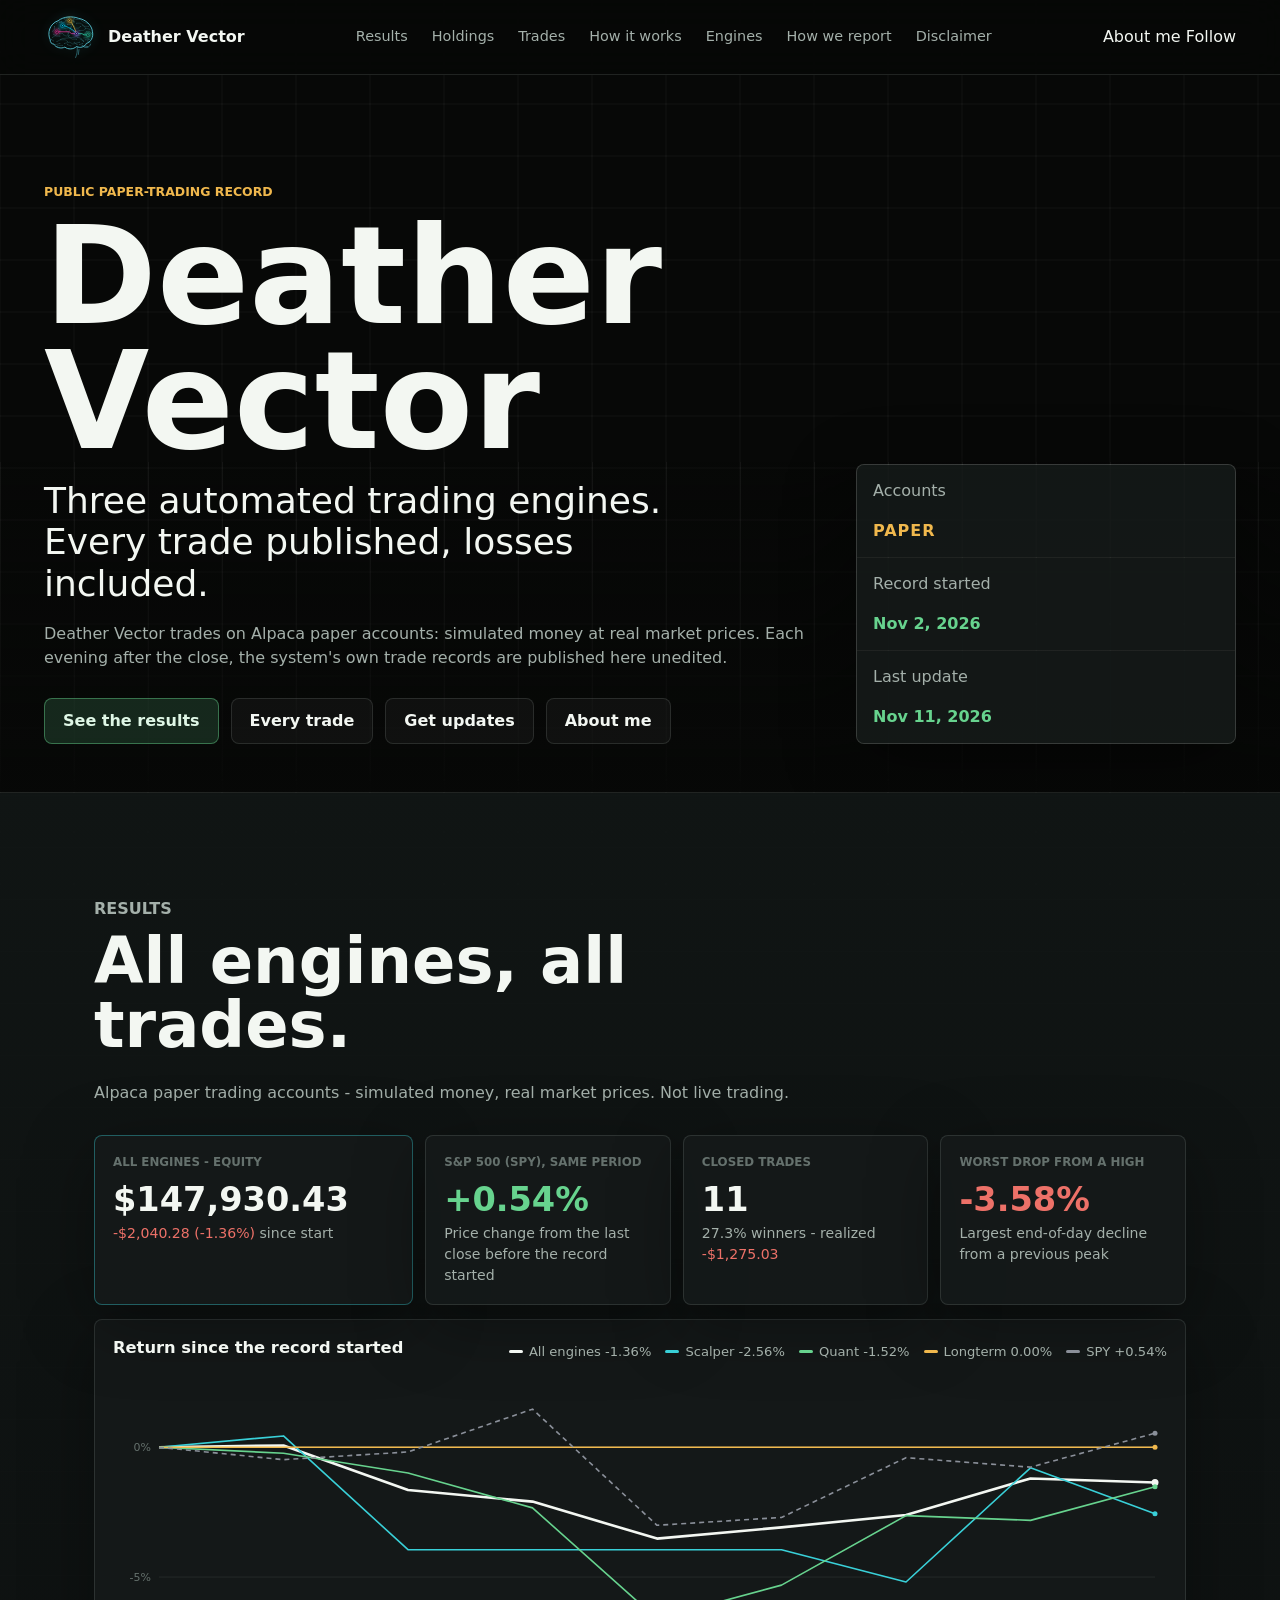
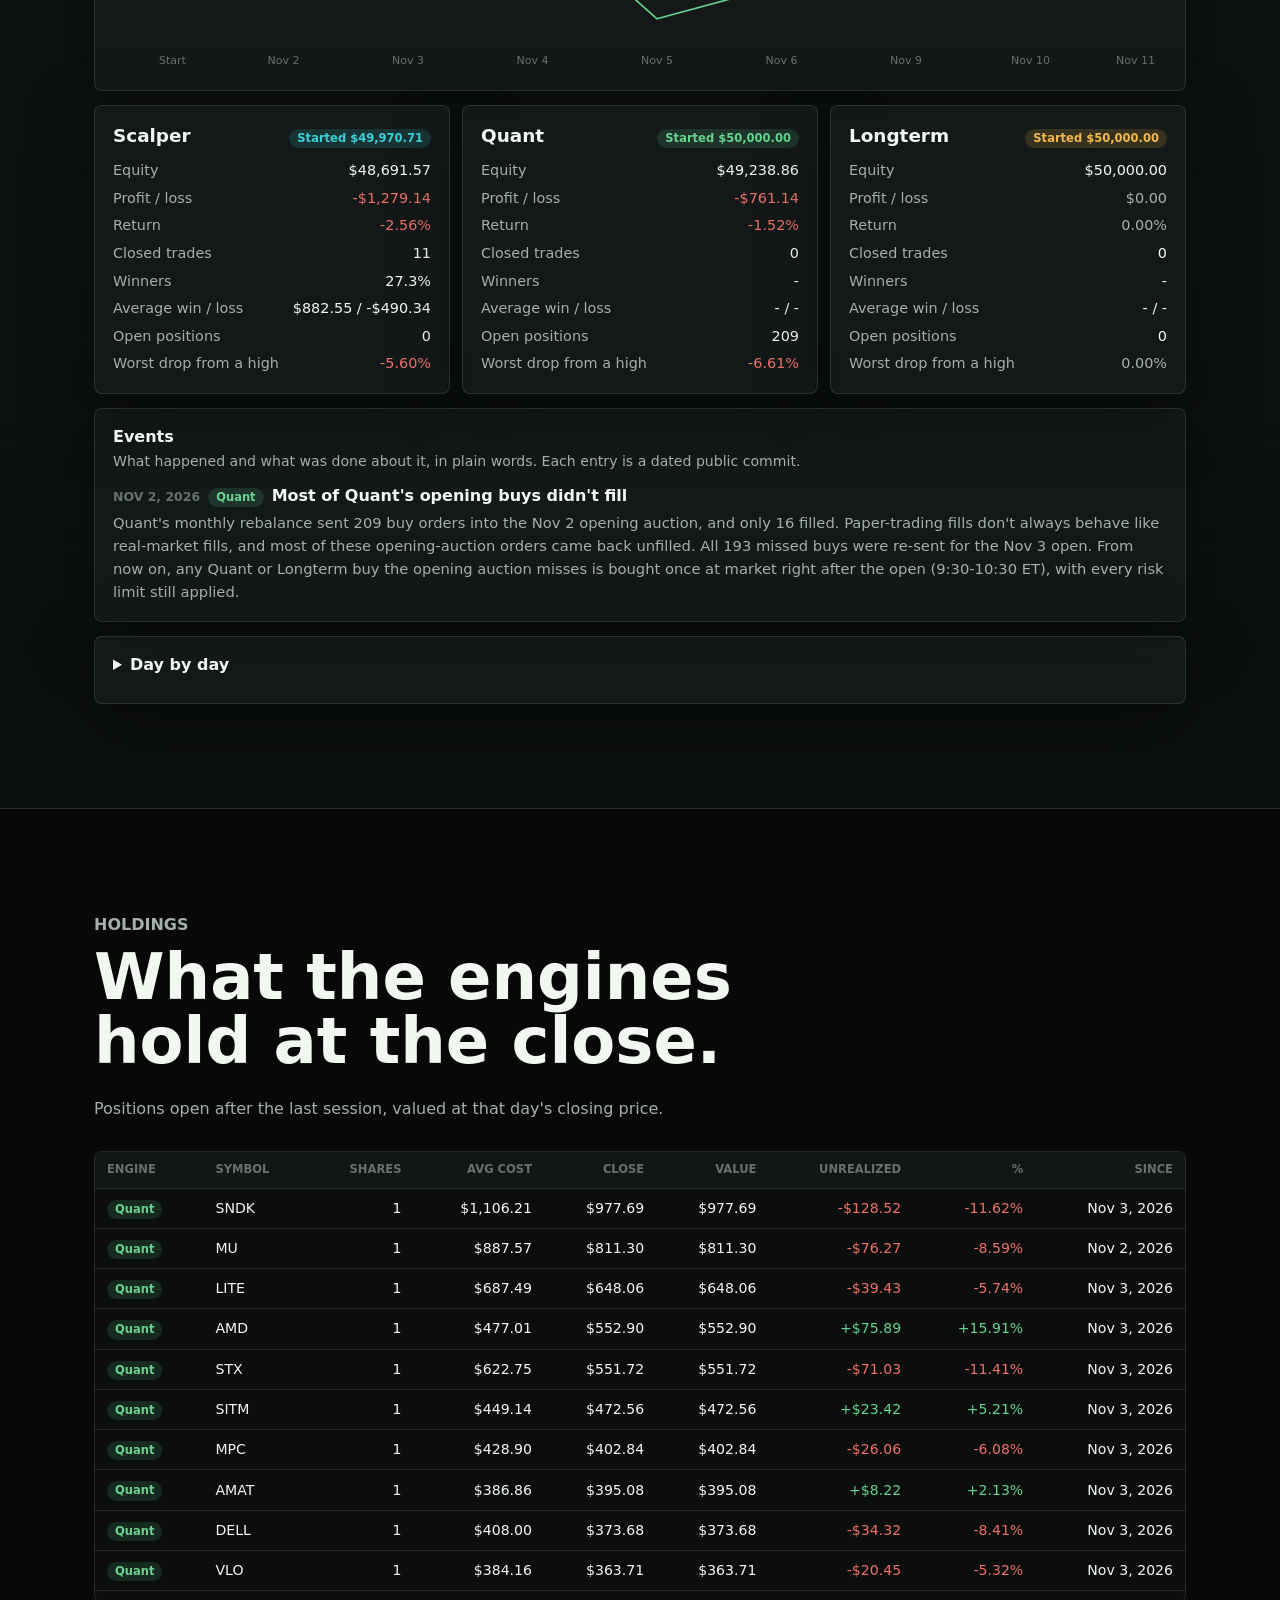
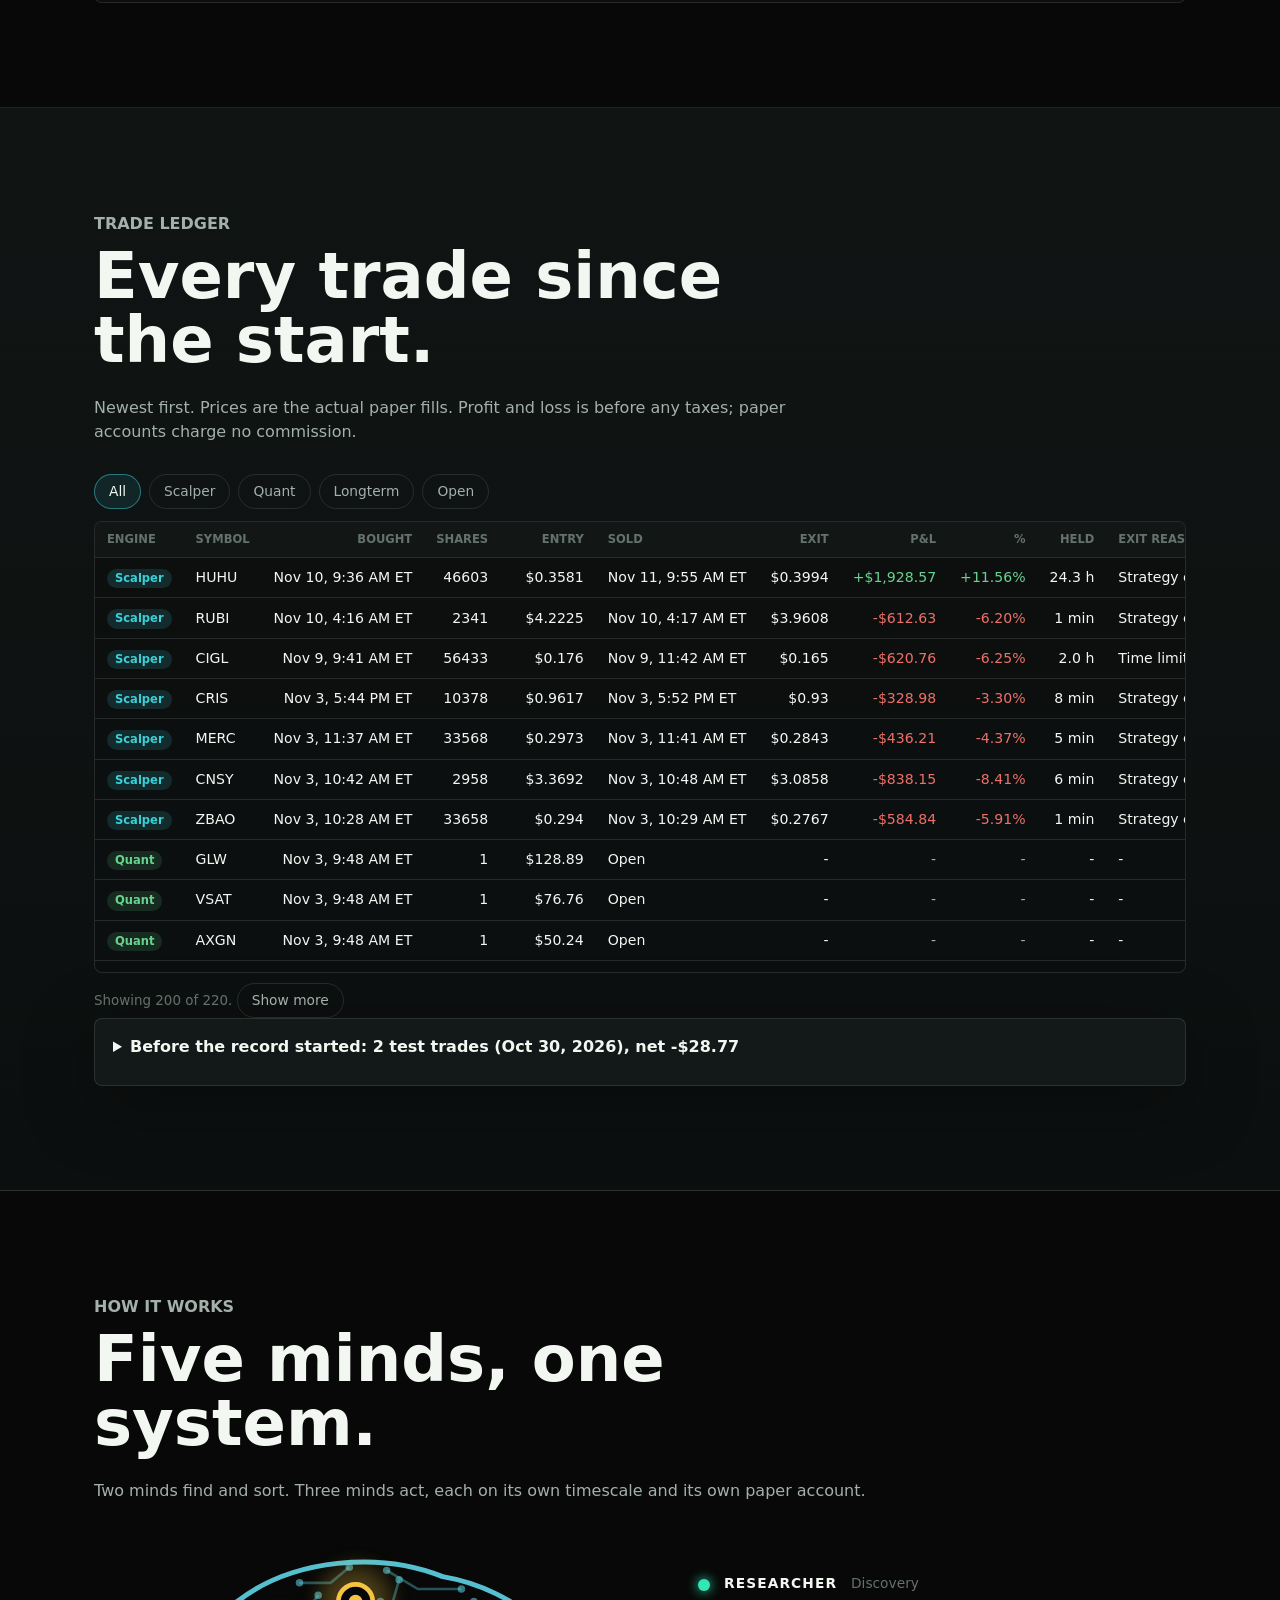
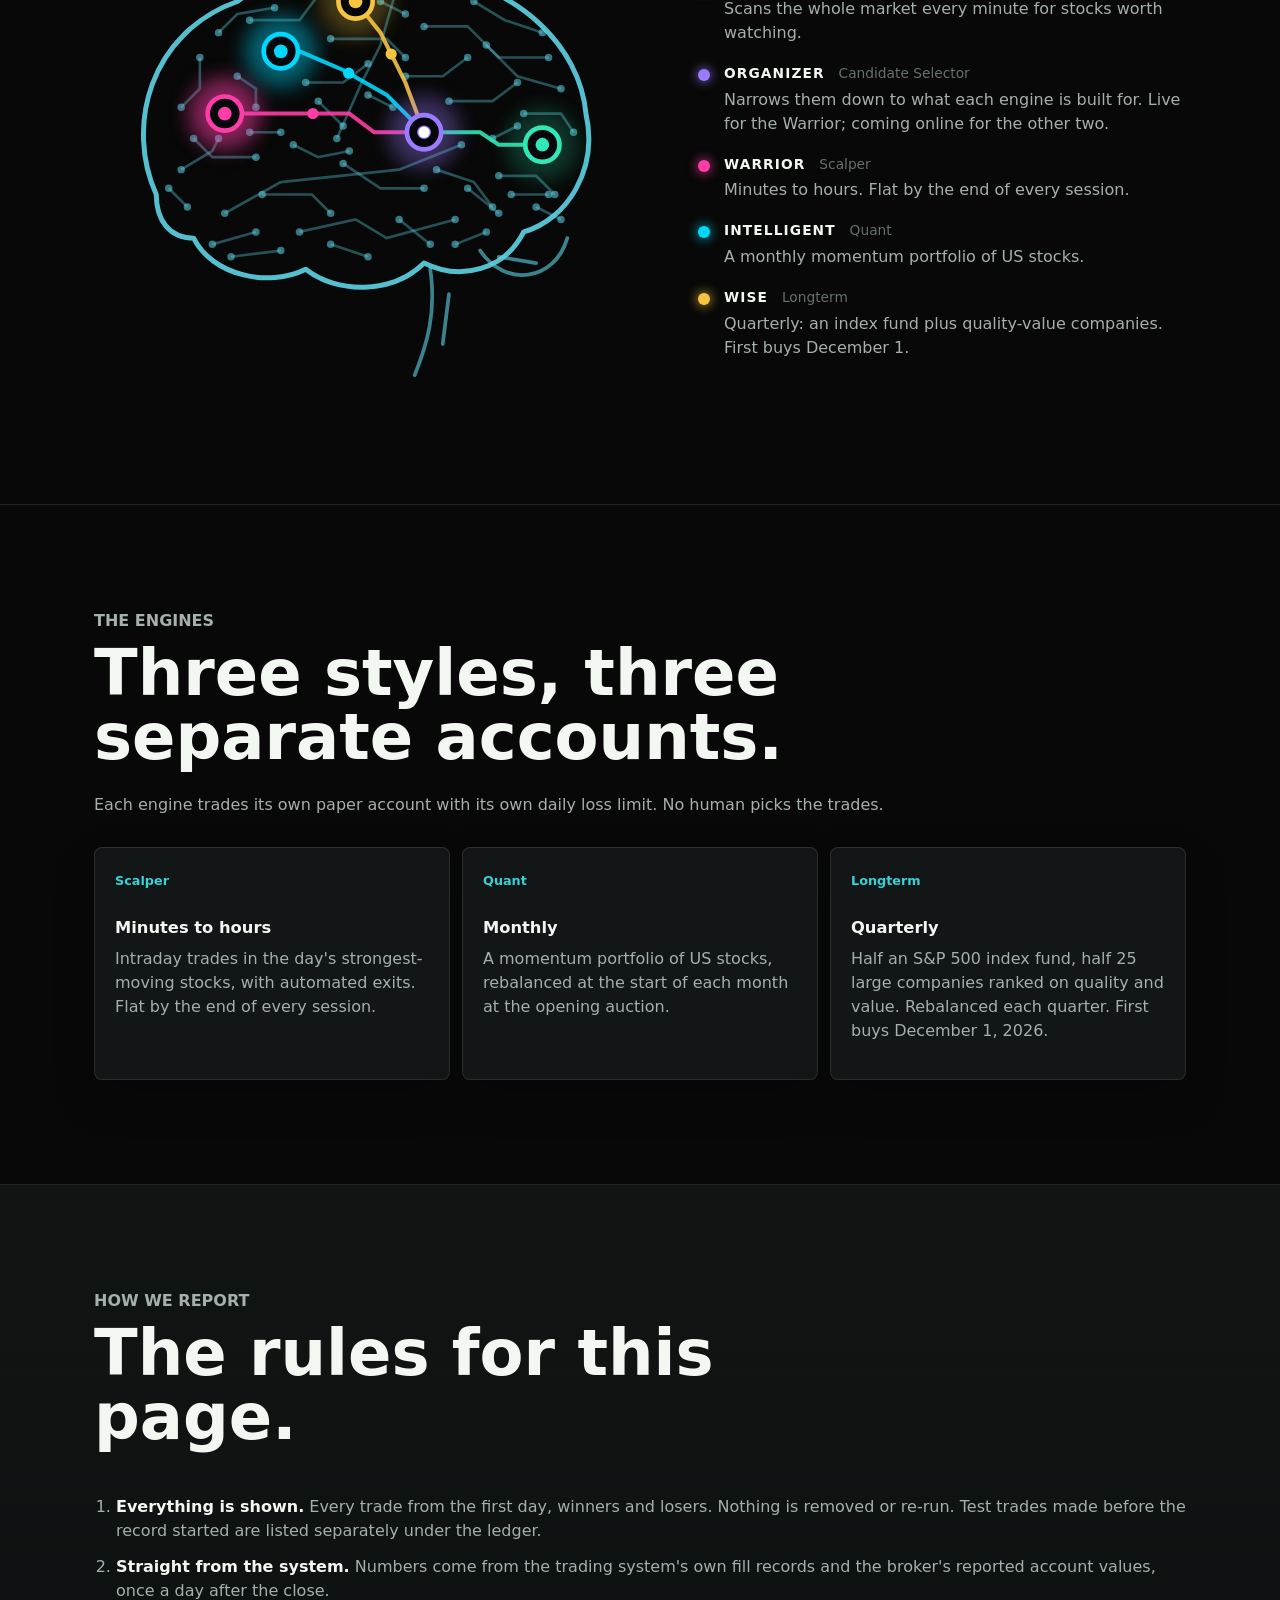
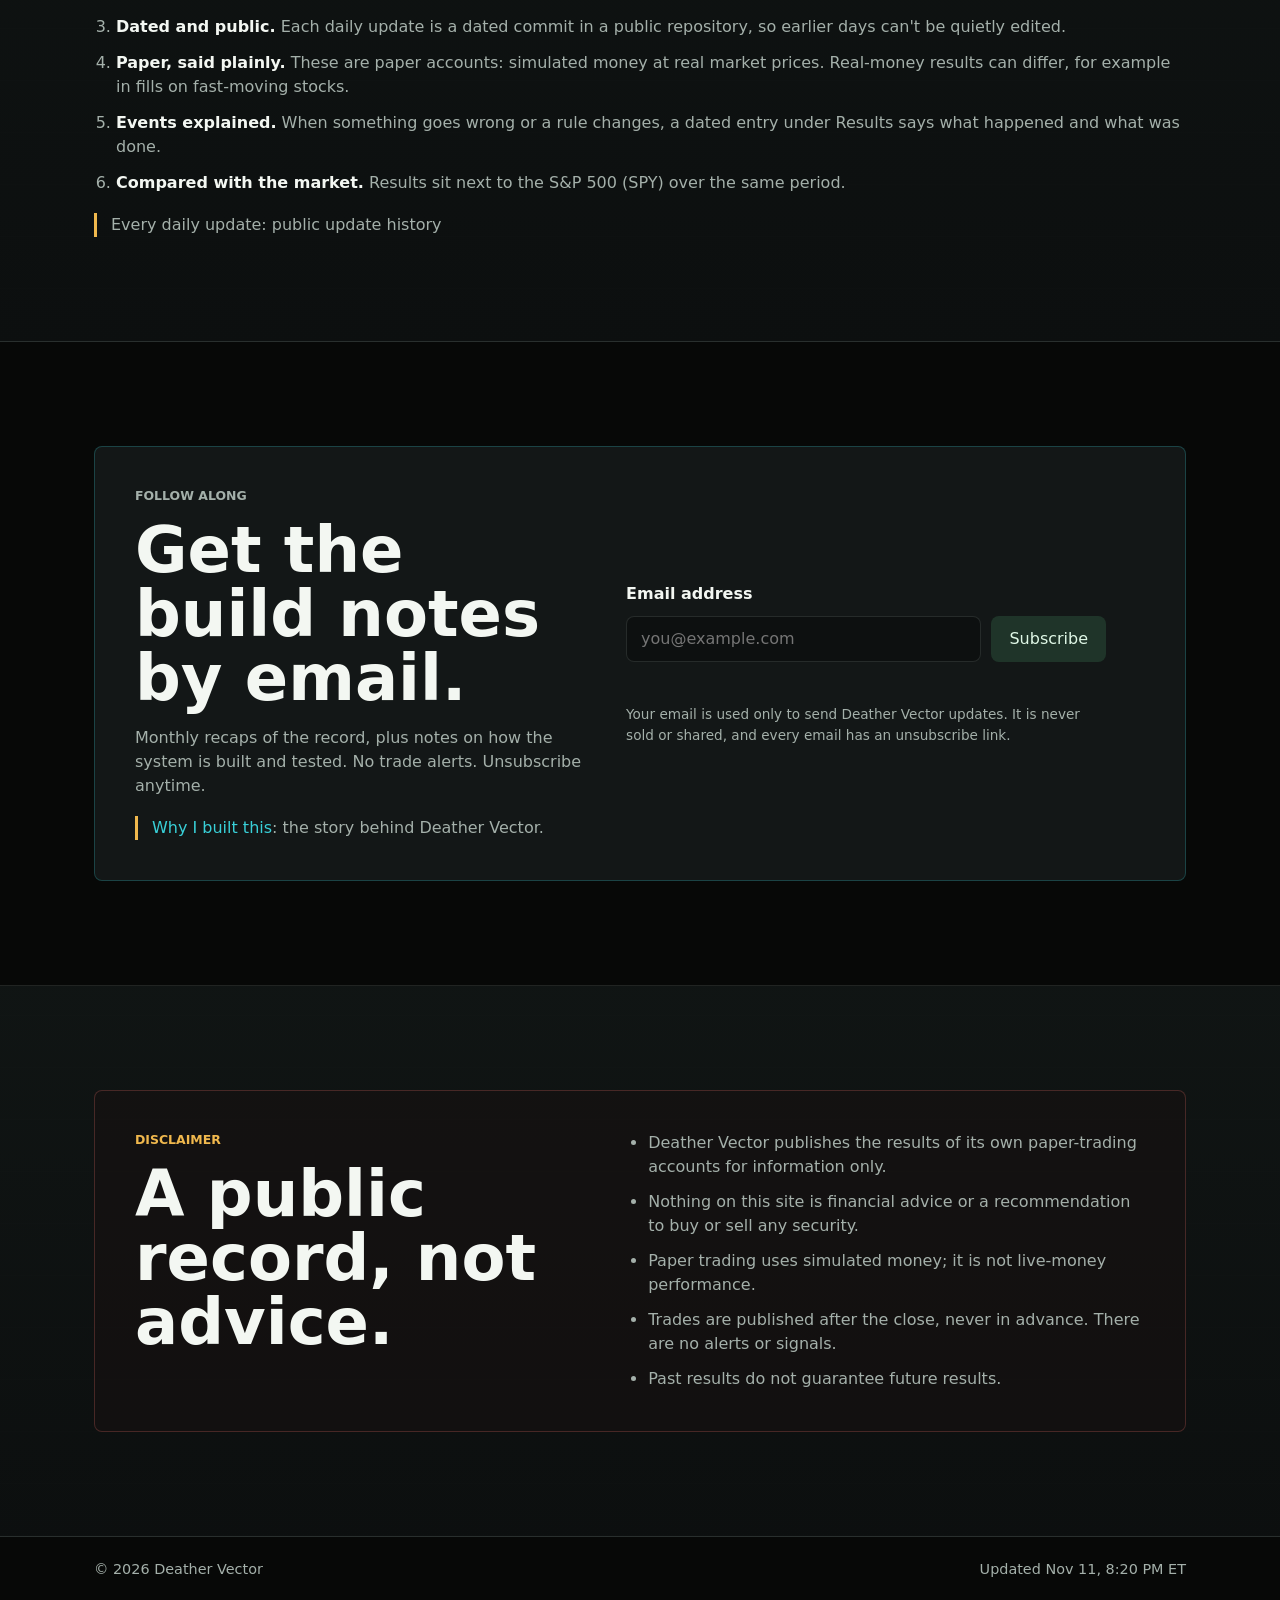
==== commit f4c7d4e4: "Site file index.html" ====
--- a/site/index.html
+++ b/site/index.html
@@ -16,15 +16,15 @@
     <meta property="og:image:alt" content="Deather Vector five-minds brain logo: an AI-built trading system, tested in public.">
     <meta name="twitter:card" content="summary_large_image">
     <meta name="twitter:image" content="https://deathervector.com/og-image.png">
-    <link rel="icon" href="./brain-icon.svg?v=20261111a" type="image/svg+xml">
-    <link rel="stylesheet" href="./styles.css?v=20261111a">
+    <link rel="icon" href="./brain-icon.svg?v=20261111b" type="image/svg+xml">
+    <link rel="stylesheet" href="./styles.css?v=20261111b">
   </head>
   <body>
     <canvas class="market-field" id="marketField" aria-hidden="true"></canvas>
 
     <header class="site-header">
       <a class="brand-mark" href="https://deathervector.com/" aria-label="Deather Vector home">
-        <img class="brand-logo" src="./brain-mark.svg?v=20261111a" width="54" height="46" alt="">
+        <img class="brand-logo" src="./brain-mark.svg?v=20261111b" width="54" height="46" alt="">
         <span>Deather Vector</span>
       </a>
       <nav class="site-nav" aria-label="Primary navigation">
@@ -34,10 +34,12 @@
         <a href="#how">How it works</a>
         <a href="#engines">Engines</a>
         <a href="#rules">How we report</a>
-        <a href="#follow">Follow</a>
-        <a href="./story.html">Why I built this</a>
         <a href="#disclaimer">Disclaimer</a>
       </nav>
+      <div class="header-actions">
+        <a class="header-link" href="./story.html">About me</a>
+        <a class="header-link header-cta" href="#follow">Follow</a>
+      </div>
     </header>
 
     <main>
@@ -54,6 +56,7 @@
             <a class="button primary" href="#results">See the results</a>
             <a class="button secondary" href="#trades">Every trade</a>
             <a class="button secondary" href="#follow">Get updates</a>
+            <a class="button secondary" href="./story.html">About me</a>
           </div>
         </div>
         <aside class="hero-panel" aria-label="Record status">
@@ -287,8 +290,8 @@
       <span data-bind="generated">-</span>
     </footer>
 
-    <script src="./script.js?v=20261111a"></script>
-    <script src="./app.js?v=20261111a"></script>
-    <script src="./follow.js?v=20261111a"></script>
+    <script src="./script.js?v=20261111b"></script>
+    <script src="./app.js?v=20261111b"></script>
+    <script src="./follow.js?v=20261111b"></script>
   </body>
 </html>
--- a/site/styles.css
+++ b/site/styles.css
@@ -84,6 +84,18 @@
   background: rgba(57, 208, 216, 0.1);
   color: var(--cyan);
   font-size: 0.78rem;
+}
+
+.brand-logo {
+  display: block;
+  width: 54px;
+  height: 46px;
+  filter: drop-shadow(0 0 6px rgba(57, 208, 216, 0.35));
+  transition: transform 0.2s ease;
+}
+
+.brand-mark:hover .brand-logo {
+  transform: scale(1.06);
 }
 
 .site-nav {
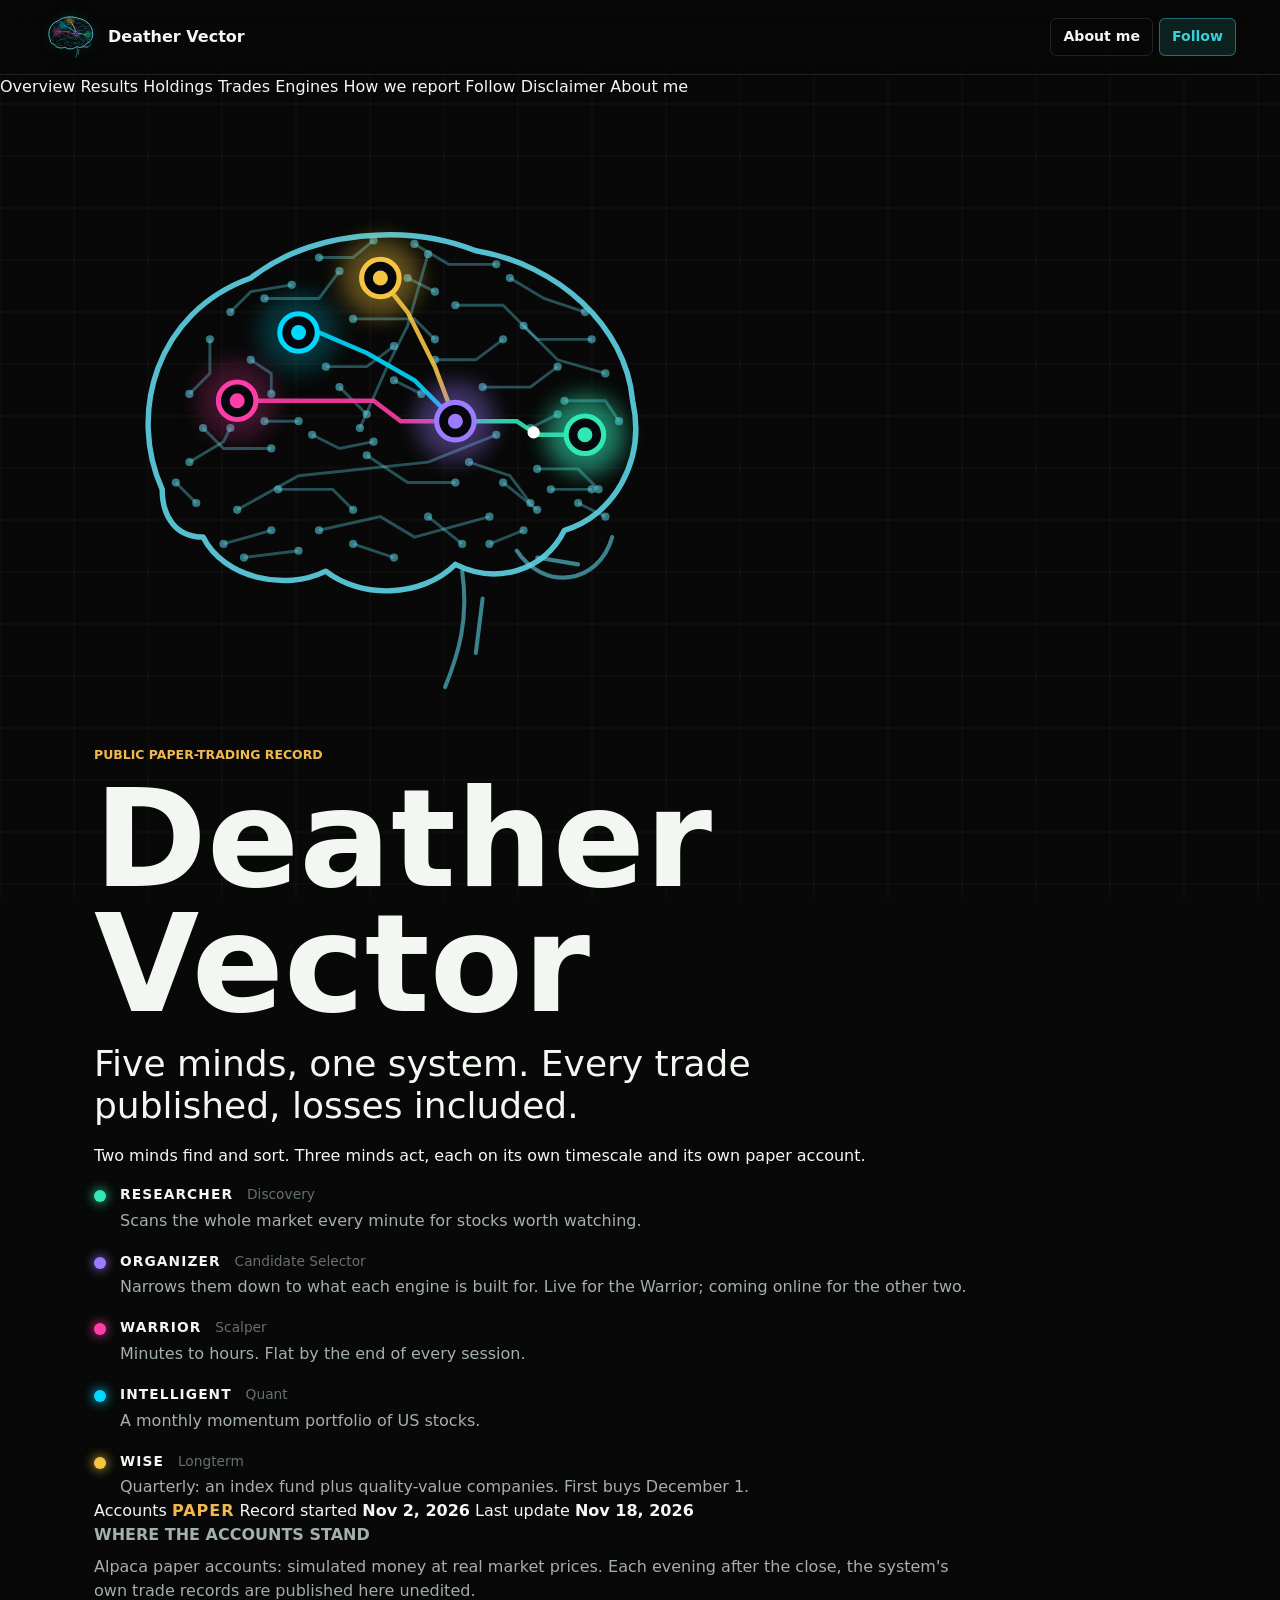
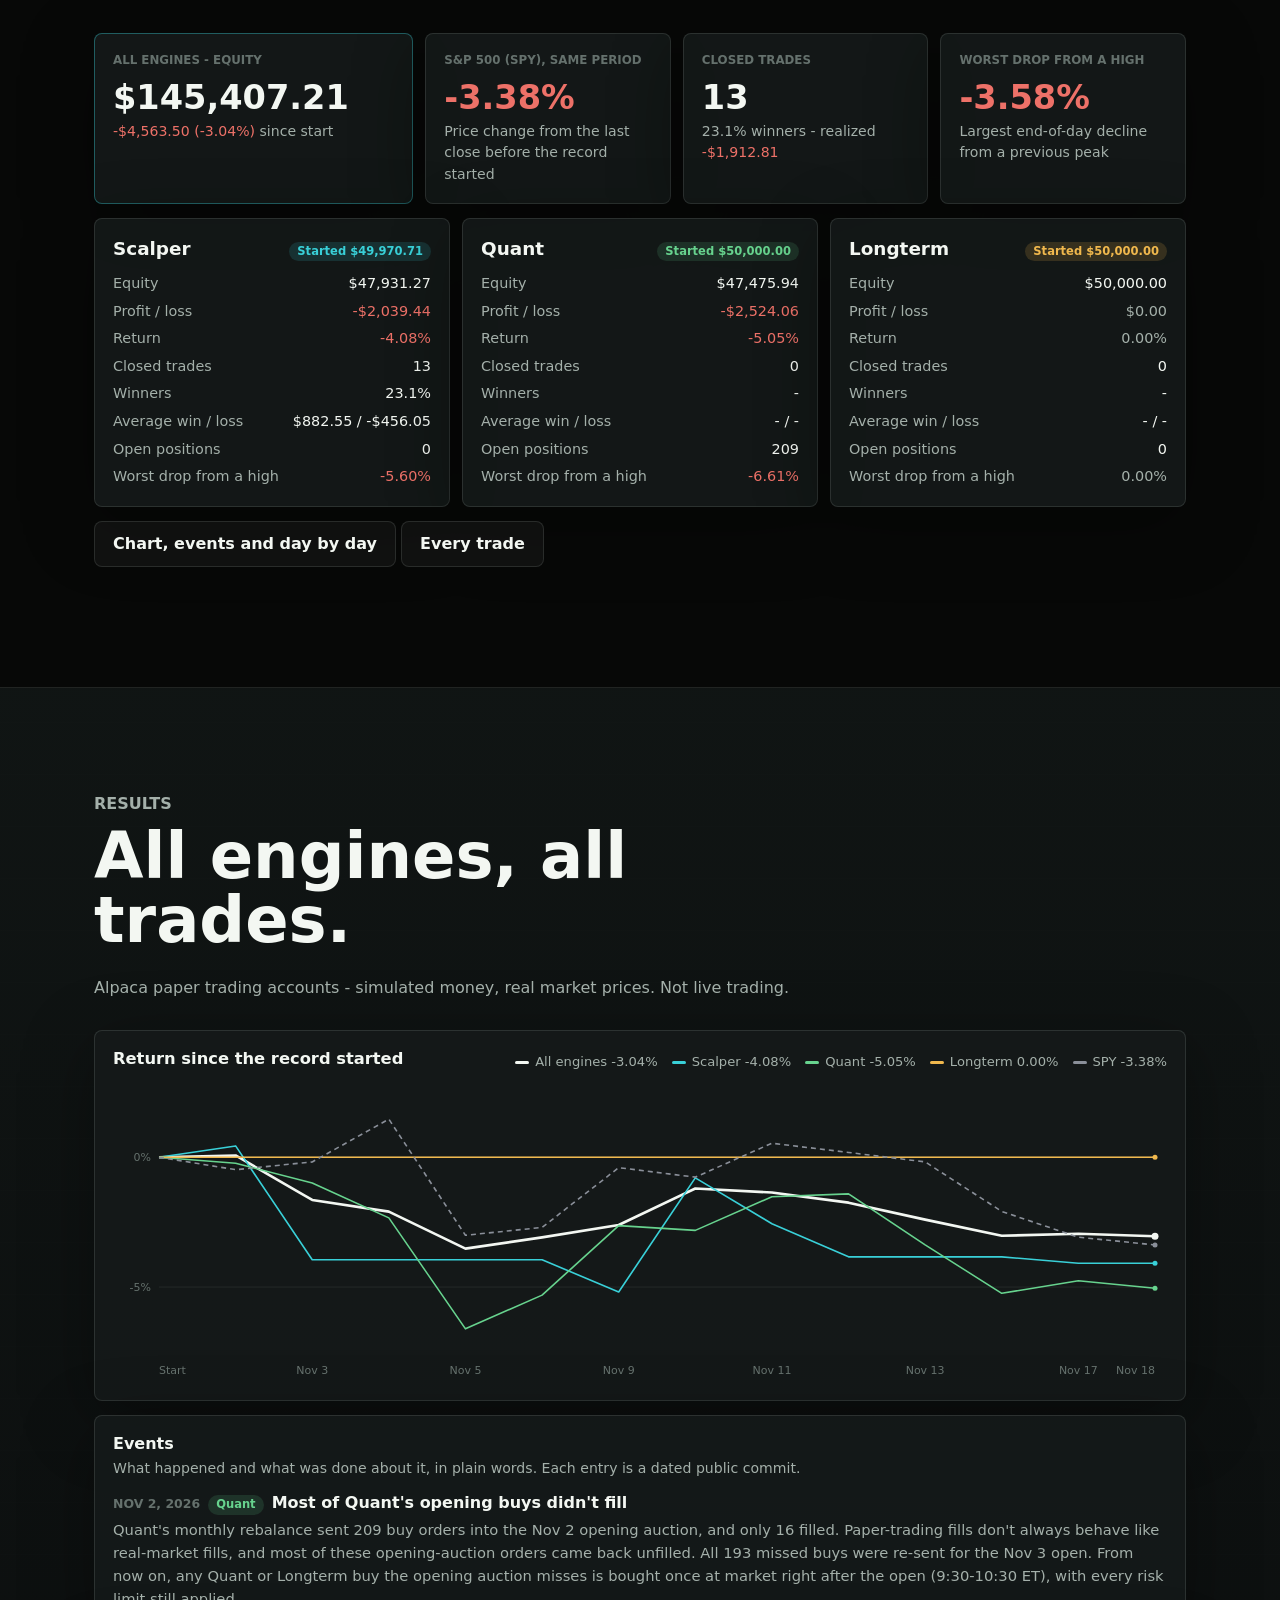
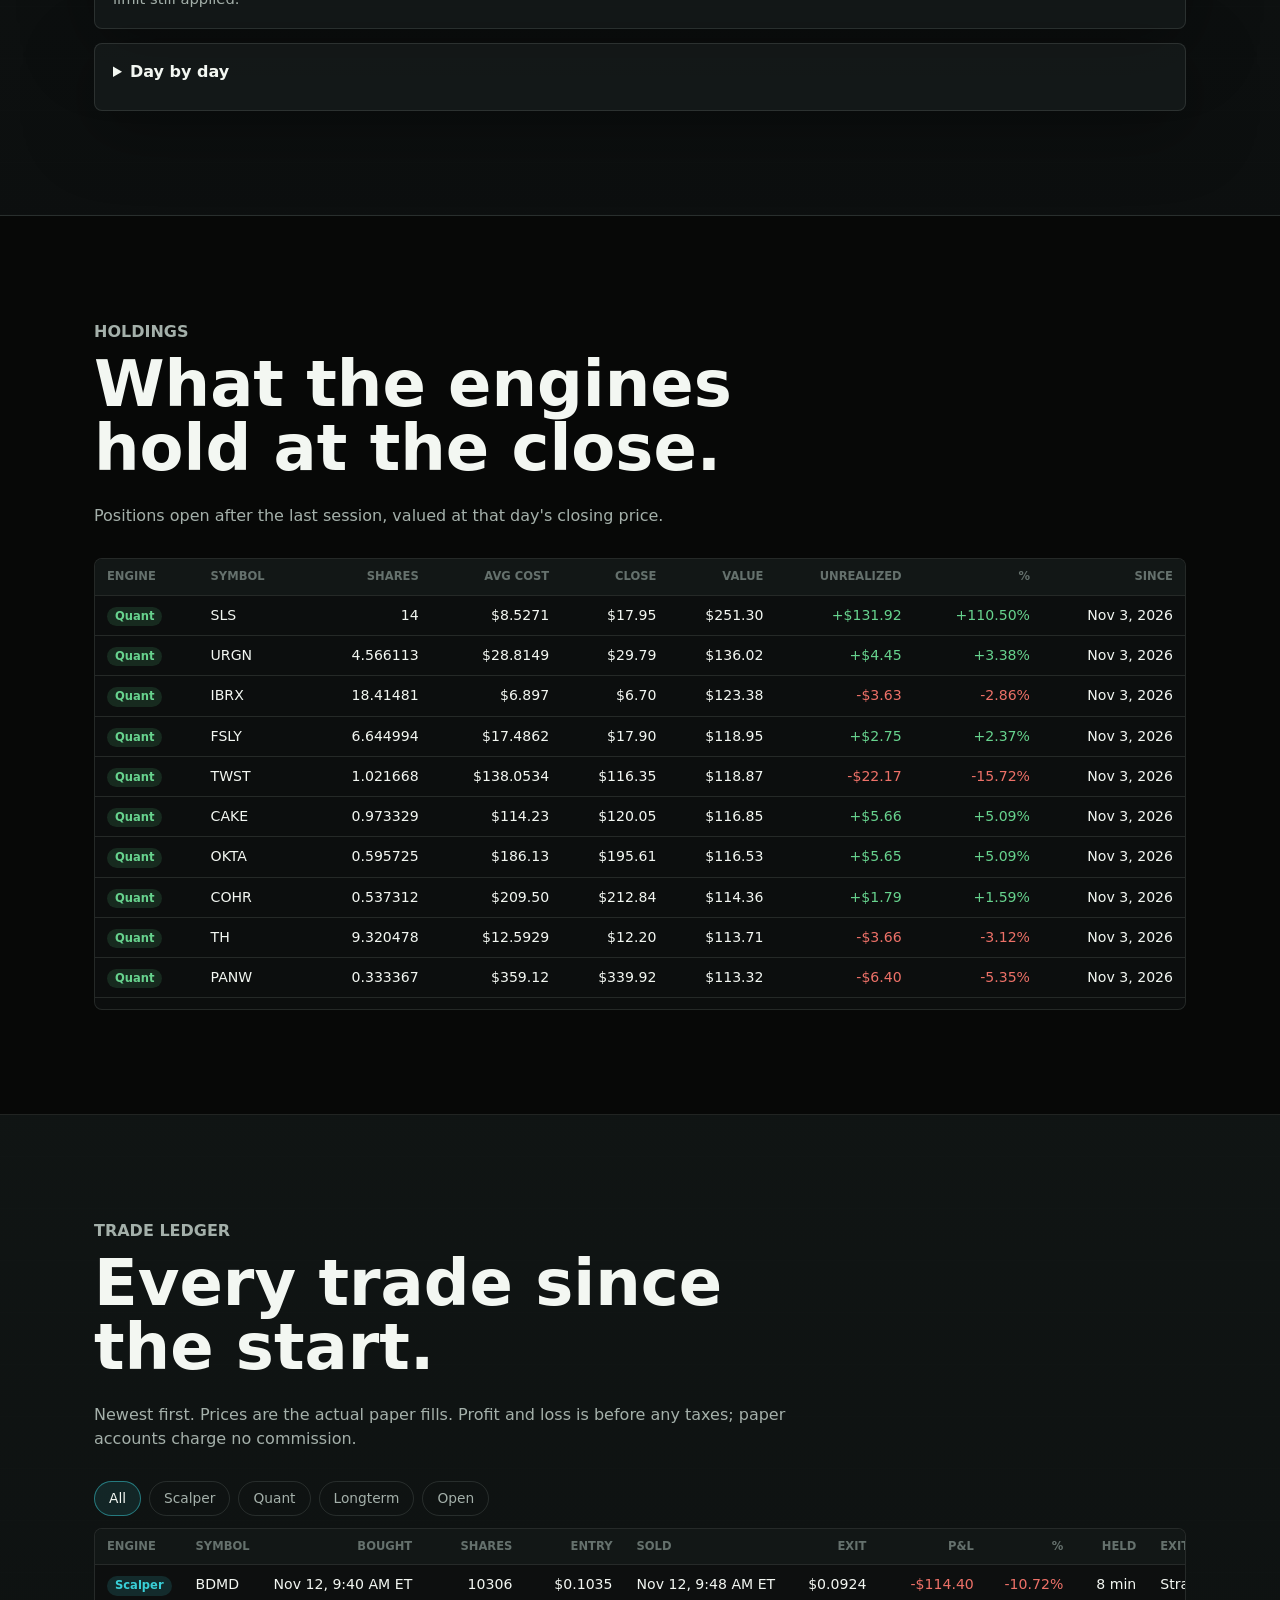
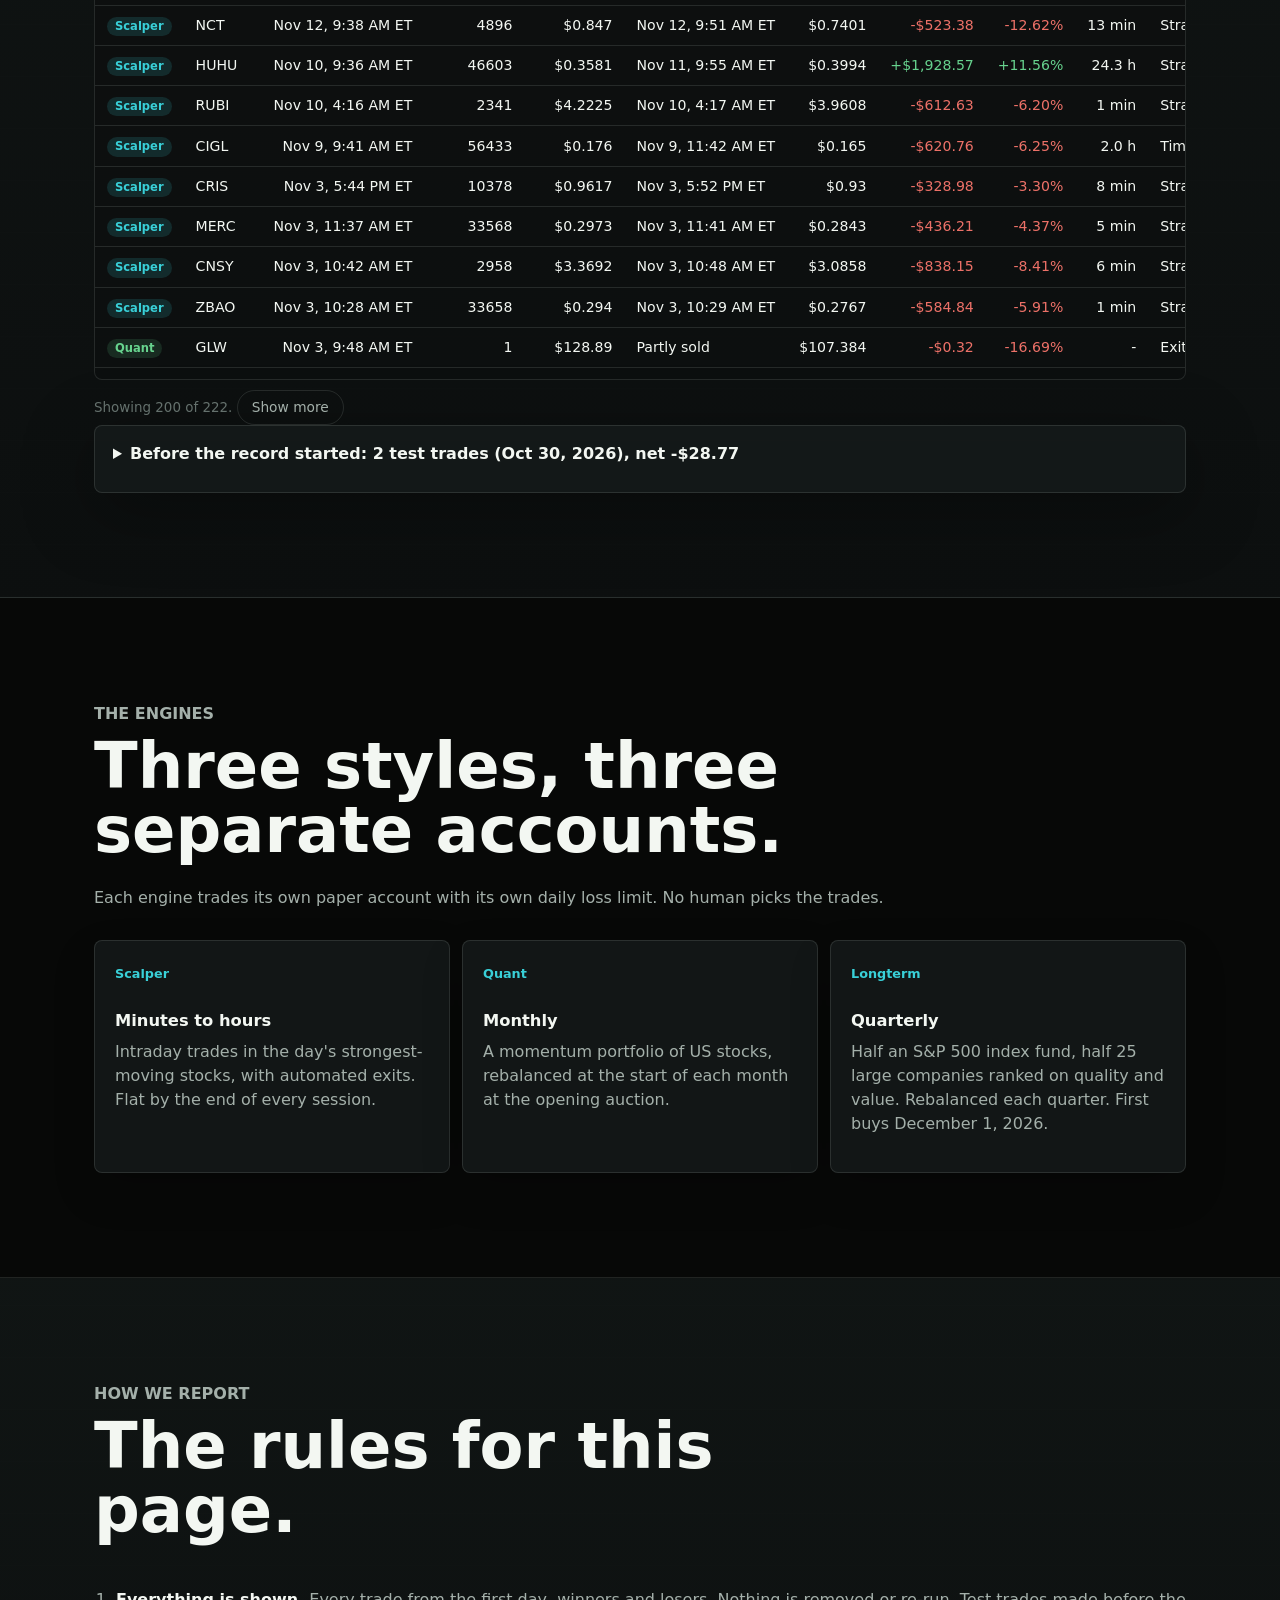
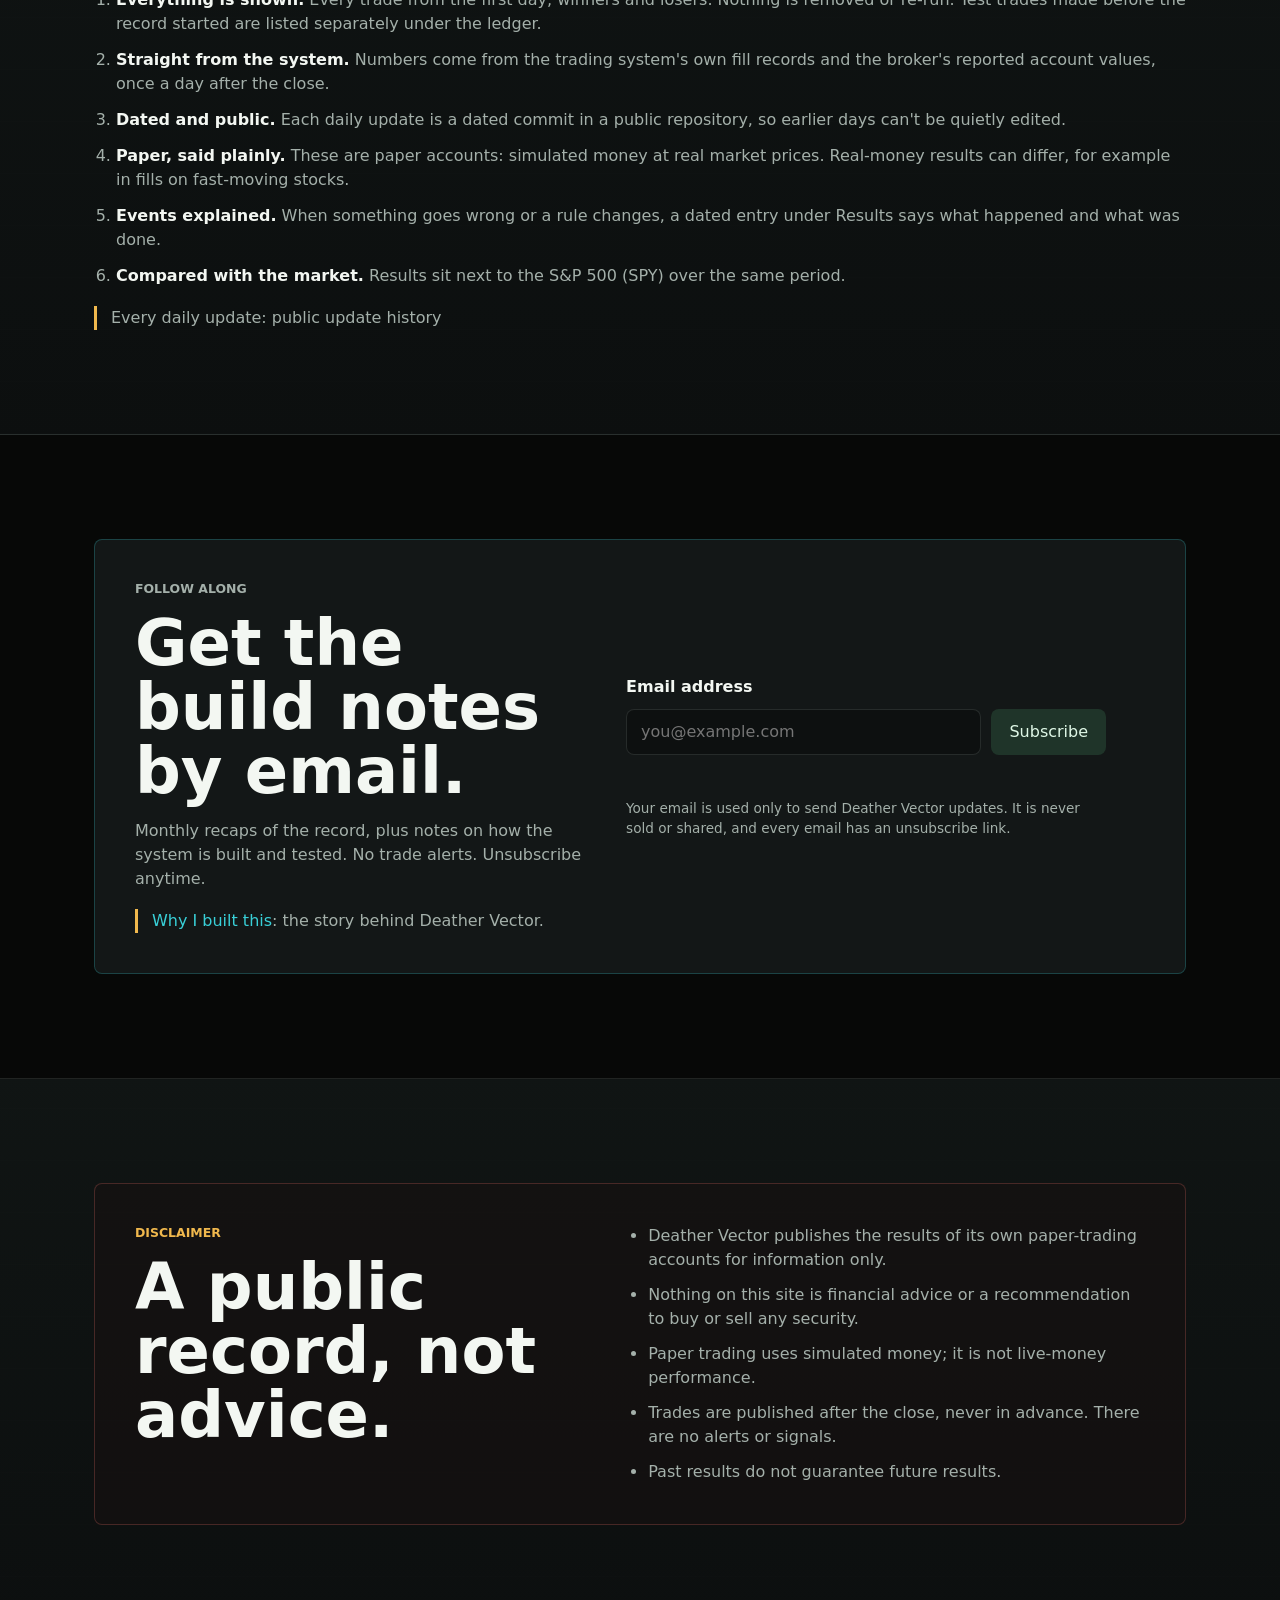
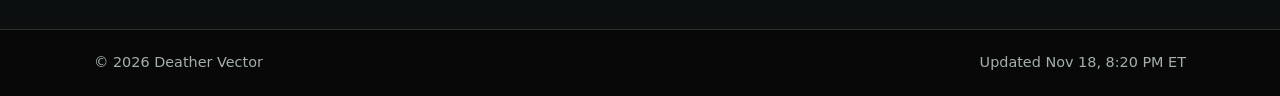
==== commit 8c10045f: "Site file index.html" ====
--- a/site/index.html
+++ b/site/index.html
@@ -16,82 +16,65 @@
     <meta property="og:image:alt" content="Deather Vector five-minds brain logo: an AI-built trading system, tested in public.">
     <meta name="twitter:card" content="summary_large_image">
     <meta name="twitter:image" content="https://deathervector.com/og-image.png">
-    <link rel="icon" href="./brain-icon.svg?v=20261111b" type="image/svg+xml">
-    <link rel="stylesheet" href="./styles.css?v=20261111b">
+    <link rel="icon" href="./brain-icon.svg?v=20261118a" type="image/svg+xml">
+    <link rel="stylesheet" href="./styles.css?v=20261118a">
   </head>
   <body>
     <canvas class="market-field" id="marketField" aria-hidden="true"></canvas>
 
     <header class="site-header">
       <a class="brand-mark" href="https://deathervector.com/" aria-label="Deather Vector home">
-        <img class="brand-logo" src="./brain-mark.svg?v=20261111b" width="54" height="46" alt="">
+        <img class="brand-logo" src="./brain-mark.svg?v=20261118a" width="54" height="46" alt="">
         <span>Deather Vector</span>
       </a>
-      <nav class="site-nav" aria-label="Primary navigation">
-        <a href="#results">Results</a>
-        <a href="#holdings">Holdings</a>
-        <a href="#trades">Trades</a>
-        <a href="#how">How it works</a>
-        <a href="#engines">Engines</a>
-        <a href="#rules">How we report</a>
-        <a href="#disclaimer">Disclaimer</a>
-      </nav>
       <div class="header-actions">
         <a class="header-link" href="./story.html">About me</a>
         <a class="header-link header-cta" href="#follow">Follow</a>
       </div>
     </header>
 
+    <div class="app-shell">
+      <nav class="side-nav" aria-label="Sections">
+        <a href="#home">Overview</a>
+        <a href="#results">Results</a>
+        <a href="#holdings">Holdings</a>
+        <a href="#trades">Trades</a>
+        <a href="#engines">Engines</a>
+        <a href="#rules">How we report</a>
+        <a href="#follow">Follow</a>
+        <a href="#disclaimer">Disclaimer</a>
+        <a href="./story.html">About me</a>
+      </nav>
     <main>
-      <section class="hero section-band" id="home">
-        <div class="hero-copy">
-          <p class="eyebrow">Public paper-trading record</p>
-          <h1>Deather Vector</h1>
-          <p class="positioning">Three automated trading engines. Every trade published, losses included.</p>
-          <p class="hero-note">
-            Deather Vector trades on Alpaca paper accounts: simulated money at real market prices. Each evening
-            after the close, the system's own trade records are published here unedited.
-          </p>
-          <div class="hero-actions">
-            <a class="button primary" href="#results">See the results</a>
-            <a class="button secondary" href="#trades">Every trade</a>
-            <a class="button secondary" href="#follow">Get updates</a>
-            <a class="button secondary" href="./story.html">About me</a>
-          </div>
-        </div>
-        <aside class="hero-panel" aria-label="Record status">
-          <div class="status-row">
-            <span>Accounts</span>
-            <strong class="paper-tag">PAPER</strong>
-          </div>
-          <div class="status-row">
-            <span>Record started</span>
-            <strong data-bind="record_start">-</strong>
-          </div>
-          <div class="status-row">
-            <span>Last update</span>
-            <strong data-bind="as_of">-</strong>
-          </div>
-        </aside>
-      </section>
-
-      <section class="section-band surface" id="results">
-        <div class="section-shell">
-          <div class="section-heading">
-            <p class="eyebrow">Results</p>
-            <h2>All engines, all trades.</h2>
-            <p class="lead-note" data-bind="label">Paper accounts: simulated money, real market prices.</p>
-          </div>
-          <div class="notice" id="pendingNotice" hidden>
-            <strong>The public record starts <span data-bind="record_start">-</span>.</strong>
-            The first update is published after that day's close. Until then there is nothing to show, and nothing
-            here is a placeholder or a backtest.
-          </div>
-          <div class="notice warn" id="sampleNotice" hidden>
-            <strong>Sample data.</strong> These numbers are a layout preview, not results.
-          </div>
-          <ul class="notice-list" id="notes" hidden></ul>
-
+      <section class="section-band home-view" id="home">
+        <div class="section-shell">
+          <div class="minds home-minds">
+            <div class="minds-figure"><svg class="minds-svg" viewBox="20 8 176 150" role="img" aria-label="Diagram: a circuit brain with five connected minds. Signals flow from the Researcher to the Organizer, then out to the three trading engines."><defs><filter id="glowsite" x="-50%" y="-50%" width="200%" height="200%"><feGaussianBlur stdDeviation="3.2"/></filter></defs><path d="M40,92 C30,70 38,40 66,30 C84,16 112,14 132,22 C156,26 176,44 178,66 C182,84 172,100 158,104 C152,116 138,120 126,114 C116,124 98,124 88,116 C76,122 58,118 52,106 C44,106 40,100 40,92 Z" fill="none" stroke="#5fd4e6" stroke-opacity="0.9" stroke-width="1.6" stroke-linejoin="round"/><path d="M144,110 C152,122 168,120 172,106" fill="none" stroke="#5fd4e6" stroke-opacity="0.6" stroke-width="1.2" stroke-linecap="round"/><path d="M128,116 C130,130 127,140 123,150" fill="none" stroke="#5fd4e6" stroke-opacity="0.6" stroke-width="1.2" stroke-linecap="round"/><path d="M150,112 L162,114" fill="none" stroke="#5fd4e6" stroke-opacity="0.6" stroke-width="1.2" stroke-linecap="round"/><path d="M134,124 L132,140" fill="none" stroke="#5fd4e6" stroke-opacity="0.6" stroke-width="1.2" stroke-linecap="round"/><path d="M118,23 L112,44 L106,56 L98,74" fill="none" stroke="#5fd4e6" stroke-opacity="0.36" stroke-width="0.85" stroke-linejoin="miter"/><circle cx="118" cy="23" r="1.2" fill="#5fd4e6" fill-opacity="0.55"/><circle cx="98" cy="74" r="1.2" fill="#5fd4e6" fill-opacity="0.55"/><path d="M62,98 L80,88 L118,84 L138,76" fill="none" stroke="#5fd4e6" stroke-opacity="0.36" stroke-width="0.85" stroke-linejoin="miter"/><circle cx="62" cy="98" r="1.2" fill="#5fd4e6" fill-opacity="0.55"/><circle cx="138" cy="76" r="1.2" fill="#5fd4e6" fill-opacity="0.55"/><path d="M48,64 L54,58 L54,48" fill="none" stroke="#5fd4e6" stroke-opacity="0.36" stroke-width="0.85" stroke-linejoin="miter"/><circle cx="48" cy="64" r="1.2" fill="#5fd4e6" fill-opacity="0.55"/><circle cx="54" cy="48" r="1.2" fill="#5fd4e6" fill-opacity="0.55"/><path d="M48,84 L58,78 L60,74" fill="none" stroke="#5fd4e6" stroke-opacity="0.36" stroke-width="0.85" stroke-linejoin="miter"/><circle cx="48" cy="84" r="1.2" fill="#5fd4e6" fill-opacity="0.55"/><circle cx="60" cy="74" r="1.2" fill="#5fd4e6" fill-opacity="0.55"/><path d="M70,36 L86,36 L92,28" fill="none" stroke="#5fd4e6" stroke-opacity="0.36" stroke-width="0.85" stroke-linejoin="miter"/><circle cx="70" cy="36" r="1.2" fill="#5fd4e6" fill-opacity="0.55"/><circle cx="92" cy="28" r="1.2" fill="#5fd4e6" fill-opacity="0.55"/><path d="M126,38 L140,38 L150,48 L166,48" fill="none" stroke="#5fd4e6" stroke-opacity="0.36" stroke-width="0.85" stroke-linejoin="miter"/><circle cx="126" cy="38" r="1.2" fill="#5fd4e6" fill-opacity="0.55"/><circle cx="166" cy="48" r="1.2" fill="#5fd4e6" fill-opacity="0.55"/><path d="M134,62 L148,62 L156,56" fill="none" stroke="#5fd4e6" stroke-opacity="0.36" stroke-width="0.85" stroke-linejoin="miter"/><circle cx="134" cy="62" r="1.2" fill="#5fd4e6" fill-opacity="0.55"/><circle cx="156" cy="56" r="1.2" fill="#5fd4e6" fill-opacity="0.55"/><path d="M86,104 L104,100 L114,106 L136,100" fill="none" stroke="#5fd4e6" stroke-opacity="0.36" stroke-width="0.85" stroke-linejoin="miter"/><circle cx="86" cy="104" r="1.2" fill="#5fd4e6" fill-opacity="0.55"/><circle cx="136" cy="100" r="1.2" fill="#5fd4e6" fill-opacity="0.55"/><path d="M154,92 L166,92" fill="none" stroke="#5fd4e6" stroke-opacity="0.36" stroke-width="0.85" stroke-linejoin="miter"/><circle cx="154" cy="92" r="1.2" fill="#5fd4e6" fill-opacity="0.55"/><circle cx="166" cy="92" r="1.2" fill="#5fd4e6" fill-opacity="0.55"/><path d="M92,62 L100,70" fill="none" stroke="#5fd4e6" stroke-opacity="0.36" stroke-width="0.85" stroke-linejoin="miter"/><circle cx="92" cy="62" r="1.2" fill="#5fd4e6" fill-opacity="0.55"/><circle cx="100" cy="70" r="1.2" fill="#5fd4e6" fill-opacity="0.55"/><path d="M140,90 L150,98" fill="none" stroke="#5fd4e6" stroke-opacity="0.36" stroke-width="0.85" stroke-linejoin="miter"/><circle cx="140" cy="90" r="1.2" fill="#5fd4e6" fill-opacity="0.55"/><circle cx="150" cy="98" r="1.2" fill="#5fd4e6" fill-opacity="0.55"/><path d="M58,108 L72,104" fill="none" stroke="#5fd4e6" stroke-opacity="0.36" stroke-width="0.85" stroke-linejoin="miter"/><circle cx="58" cy="108" r="1.2" fill="#5fd4e6" fill-opacity="0.55"/><circle cx="72" cy="104" r="1.2" fill="#5fd4e6" fill-opacity="0.55"/><path d="M60,40 L66,34 L78,32" fill="none" stroke="#5fd4e6" stroke-opacity="0.36" stroke-width="0.85" stroke-linejoin="miter"/><circle cx="60" cy="40" r="1.2" fill="#5fd4e6" fill-opacity="0.55"/><circle cx="78" cy="32" r="1.2" fill="#5fd4e6" fill-opacity="0.55"/><path d="M86,24 L96,24 L102,19" fill="none" stroke="#5fd4e6" stroke-opacity="0.36" stroke-width="0.85" stroke-linejoin="miter"/><circle cx="86" cy="24" r="1.2" fill="#5fd4e6" fill-opacity="0.55"/><circle cx="102" cy="19" r="1.2" fill="#5fd4e6" fill-opacity="0.55"/><path d="M114,20 L124,26 L138,26" fill="none" stroke="#5fd4e6" stroke-opacity="0.36" stroke-width="0.85" stroke-linejoin="miter"/><circle cx="114" cy="20" r="1.2" fill="#5fd4e6" fill-opacity="0.55"/><circle cx="138" cy="26" r="1.2" fill="#5fd4e6" fill-opacity="0.55"/><path d="M142,30 L152,36 L164,40" fill="none" stroke="#5fd4e6" stroke-opacity="0.36" stroke-width="0.85" stroke-linejoin="miter"/><circle cx="142" cy="30" r="1.2" fill="#5fd4e6" fill-opacity="0.55"/><circle cx="164" cy="40" r="1.2" fill="#5fd4e6" fill-opacity="0.55"/><path d="M146,44 L156,54 L170,58" fill="none" stroke="#5fd4e6" stroke-opacity="0.36" stroke-width="0.85" stroke-linejoin="miter"/><circle cx="146" cy="44" r="1.2" fill="#5fd4e6" fill-opacity="0.55"/><circle cx="170" cy="58" r="1.2" fill="#5fd4e6" fill-opacity="0.55"/><path d="M96,42 L114,42 L120,48" fill="none" stroke="#5fd4e6" stroke-opacity="0.36" stroke-width="0.85" stroke-linejoin="miter"/><circle cx="96" cy="42" r="1.2" fill="#5fd4e6" fill-opacity="0.55"/><circle cx="120" cy="48" r="1.2" fill="#5fd4e6" fill-opacity="0.55"/><path d="M88,56 L100,56 L108,50" fill="none" stroke="#5fd4e6" stroke-opacity="0.36" stroke-width="0.85" stroke-linejoin="miter"/><circle cx="88" cy="56" r="1.2" fill="#5fd4e6" fill-opacity="0.55"/><circle cx="108" cy="50" r="1.2" fill="#5fd4e6" fill-opacity="0.55"/><path d="M52,74 L58,80 L72,80" fill="none" stroke="#5fd4e6" stroke-opacity="0.36" stroke-width="0.85" stroke-linejoin="miter"/><circle cx="52" cy="74" r="1.2" fill="#5fd4e6" fill-opacity="0.55"/><circle cx="72" cy="80" r="1.2" fill="#5fd4e6" fill-opacity="0.55"/><path d="M74,92 L90,92 L96,98" fill="none" stroke="#5fd4e6" stroke-opacity="0.36" stroke-width="0.85" stroke-linejoin="miter"/><circle cx="74" cy="92" r="1.2" fill="#5fd4e6" fill-opacity="0.55"/><circle cx="96" cy="98" r="1.2" fill="#5fd4e6" fill-opacity="0.55"/><path d="M100,82 L112,90 L126,90" fill="none" stroke="#5fd4e6" stroke-opacity="0.36" stroke-width="0.85" stroke-linejoin="miter"/><circle cx="100" cy="82" r="1.2" fill="#5fd4e6" fill-opacity="0.55"/><circle cx="126" cy="90" r="1.2" fill="#5fd4e6" fill-opacity="0.55"/><path d="M130,84 L142,88 L148,96" fill="none" stroke="#5fd4e6" stroke-opacity="0.36" stroke-width="0.85" stroke-linejoin="miter"/><circle cx="130" cy="84" r="1.2" fill="#5fd4e6" fill-opacity="0.55"/><circle cx="148" cy="96" r="1.2" fill="#5fd4e6" fill-opacity="0.55"/><path d="M118,100 L128,108" fill="none" stroke="#5fd4e6" stroke-opacity="0.36" stroke-width="0.85" stroke-linejoin="miter"/><circle cx="118" cy="100" r="1.2" fill="#5fd4e6" fill-opacity="0.55"/><circle cx="128" cy="108" r="1.2" fill="#5fd4e6" fill-opacity="0.55"/><path d="M96,108 L108,112" fill="none" stroke="#5fd4e6" stroke-opacity="0.36" stroke-width="0.85" stroke-linejoin="miter"/><circle cx="96" cy="108" r="1.2" fill="#5fd4e6" fill-opacity="0.55"/><circle cx="108" cy="112" r="1.2" fill="#5fd4e6" fill-opacity="0.55"/><path d="M64,112 L80,110" fill="none" stroke="#5fd4e6" stroke-opacity="0.36" stroke-width="0.85" stroke-linejoin="miter"/><circle cx="64" cy="112" r="1.2" fill="#5fd4e6" fill-opacity="0.55"/><circle cx="80" cy="110" r="1.2" fill="#5fd4e6" fill-opacity="0.55"/><path d="M158,66 L170,66 L174,72" fill="none" stroke="#5fd4e6" stroke-opacity="0.36" stroke-width="0.85" stroke-linejoin="miter"/><circle cx="158" cy="66" r="1.2" fill="#5fd4e6" fill-opacity="0.55"/><circle cx="174" cy="72" r="1.2" fill="#5fd4e6" fill-opacity="0.55"/><path d="M150,86 L162,86 L168,92" fill="none" stroke="#5fd4e6" stroke-opacity="0.36" stroke-width="0.85" stroke-linejoin="miter"/><circle cx="150" cy="86" r="1.2" fill="#5fd4e6" fill-opacity="0.55"/><circle cx="168" cy="92" r="1.2" fill="#5fd4e6" fill-opacity="0.55"/><path d="M44,90 L50,96" fill="none" stroke="#5fd4e6" stroke-opacity="0.36" stroke-width="0.85" stroke-linejoin="miter"/><circle cx="44" cy="90" r="1.2" fill="#5fd4e6" fill-opacity="0.55"/><circle cx="50" cy="96" r="1.2" fill="#5fd4e6" fill-opacity="0.55"/><path d="M108,60 L116,64" fill="none" stroke="#5fd4e6" stroke-opacity="0.36" stroke-width="0.85" stroke-linejoin="miter"/><circle cx="108" cy="60" r="1.2" fill="#5fd4e6" fill-opacity="0.55"/><circle cx="116" cy="64" r="1.2" fill="#5fd4e6" fill-opacity="0.55"/><path d="M66,54 L72,58 L72,64" fill="none" stroke="#5fd4e6" stroke-opacity="0.36" stroke-width="0.85" stroke-linejoin="miter"/><circle cx="66" cy="54" r="1.2" fill="#5fd4e6" fill-opacity="0.55"/><circle cx="72" cy="64" r="1.2" fill="#5fd4e6" fill-opacity="0.55"/><path d="M136,108 L146,104" fill="none" stroke="#5fd4e6" stroke-opacity="0.36" stroke-width="0.85" stroke-linejoin="miter"/><circle cx="136" cy="108" r="1.2" fill="#5fd4e6" fill-opacity="0.55"/><circle cx="146" cy="104" r="1.2" fill="#5fd4e6" fill-opacity="0.55"/><path d="M162,96 L170,100" fill="none" stroke="#5fd4e6" stroke-opacity="0.36" stroke-width="0.85" stroke-linejoin="miter"/><circle cx="162" cy="96" r="1.2" fill="#5fd4e6" fill-opacity="0.55"/><circle cx="170" cy="100" r="1.2" fill="#5fd4e6" fill-opacity="0.55"/><path d="M120,54 L132,54 L140,48" fill="none" stroke="#5fd4e6" stroke-opacity="0.36" stroke-width="0.85" stroke-linejoin="miter"/><circle cx="120" cy="54" r="1.2" fill="#5fd4e6" fill-opacity="0.55"/><circle cx="140" cy="48" r="1.2" fill="#5fd4e6" fill-opacity="0.55"/><path d="M84,76 L92,80 L102,78" fill="none" stroke="#5fd4e6" stroke-opacity="0.36" stroke-width="0.85" stroke-linejoin="miter"/><circle cx="84" cy="76" r="1.2" fill="#5fd4e6" fill-opacity="0.55"/><circle cx="102" cy="78" r="1.2" fill="#5fd4e6" fill-opacity="0.55"/><path d="M70,72 L80,72" fill="none" stroke="#5fd4e6" stroke-opacity="0.36" stroke-width="0.85" stroke-linejoin="miter"/><circle cx="70" cy="72" r="1.2" fill="#5fd4e6" fill-opacity="0.55"/><circle cx="80" cy="72" r="1.2" fill="#5fd4e6" fill-opacity="0.55"/><path d="M112,30 L120,34" fill="none" stroke="#5fd4e6" stroke-opacity="0.36" stroke-width="0.85" stroke-linejoin="miter"/><circle cx="112" cy="30" r="1.2" fill="#5fd4e6" fill-opacity="0.55"/><circle cx="120" cy="34" r="1.2" fill="#5fd4e6" fill-opacity="0.55"/><path d="M148,74 L156,70" fill="none" stroke="#5fd4e6" stroke-opacity="0.36" stroke-width="0.85" stroke-linejoin="miter"/><circle cx="148" cy="74" r="1.2" fill="#5fd4e6" fill-opacity="0.55"/><circle cx="156" cy="70" r="1.2" fill="#5fd4e6" fill-opacity="0.55"/><path d="M164,76 L150,76 L144,72 L126,72" fill="none" stroke="#31e7b6" stroke-opacity="0.9" stroke-width="1.3" stroke-linejoin="miter"/><path d="M126,72 L110,72 L102,66 L62,66" fill="none" stroke="#ff3da8" stroke-opacity="0.9" stroke-width="1.3" stroke-linejoin="miter"/><path d="M126,72 L114,60 L100,52 L86,46 L80,46" fill="none" stroke="#00d9ff" stroke-opacity="0.9" stroke-width="1.3" stroke-linejoin="miter"/><path d="M126,72 L120,56 L112,40 L104,30" fill="none" stroke="#f5c542" stroke-opacity="0.9" stroke-width="1.3" stroke-linejoin="miter"/><circle cx="164" cy="76" r="11.6" fill="#31e7b6" opacity="0.3" filter="url(#glowsite)"><animate attributeName="opacity" values="0.15;0.55;0.15" dur="2.6s" begin="0.0s" repeatCount="indefinite"/></circle><circle cx="164" cy="76" r="5.5" fill="#05070c" stroke="#31e7b6" stroke-width="1.5"/><circle cx="164" cy="76" r="2.2" fill="#31e7b6"/><circle cx="126" cy="72" r="11.6" fill="#9b7bff" opacity="0.3" filter="url(#glowsite)"><animate attributeName="opacity" values="0.15;0.55;0.15" dur="2.6s" begin="0.5s" repeatCount="indefinite"/></circle><circle cx="126" cy="72" r="5.5" fill="#05070c" stroke="#9b7bff" stroke-width="1.5"/><circle cx="126" cy="72" r="2.2" fill="#9b7bff"/><circle cx="62" cy="66" r="11.6" fill="#ff3da8" opacity="0.3" filter="url(#glowsite)"><animate attributeName="opacity" values="0.15;0.55;0.15" dur="2.6s" begin="1.0s" repeatCount="indefinite"/></circle><circle cx="62" cy="66" r="5.5" fill="#05070c" stroke="#ff3da8" stroke-width="1.5"/><circle cx="62" cy="66" r="2.2" fill="#ff3da8"/><circle cx="80" cy="46" r="11.6" fill="#00d9ff" opacity="0.3" filter="url(#glowsite)"><animate attributeName="opacity" values="0.15;0.55;0.15" dur="2.6s" begin="1.5s" repeatCount="indefinite"/></circle><circle cx="80" cy="46" r="5.5" fill="#05070c" stroke="#00d9ff" stroke-width="1.5"/><circle cx="80" cy="46" r="2.2" fill="#00d9ff"/><circle cx="104" cy="30" r="11.6" fill="#f5c542" opacity="0.3" filter="url(#glowsite)"><animate attributeName="opacity" values="0.15;0.55;0.15" dur="2.6s" begin="2.0s" repeatCount="indefinite"/></circle><circle cx="104" cy="30" r="5.5" fill="#05070c" stroke="#f5c542" stroke-width="1.5"/><circle cx="104" cy="30" r="2.2" fill="#f5c542"/><circle r="1.8" fill="#ffffff"><animateMotion id="sig0site" dur="1.2s" begin="0s;sigsite.end+0.4s" fill="freeze" path="M164,76 L150,76 L144,72 L126,72"/><animate attributeName="opacity" values="1;1;0" keyTimes="0;0.9;1" dur="1.2s" begin="0s;sigsite.end+0.4s"/></circle><circle r="1.8" fill="#ff3da8" opacity="0"><animateMotion id="sigsite" dur="1.4s" begin="sig0site.end" fill="freeze" path="M126,72 L110,72 L102,66 L62,66"/><animate attributeName="opacity" values="0;1;1;0" keyTimes="0;0.05;0.9;1" dur="1.4s" begin="sig0site.end"/></circle><circle r="1.8" fill="#00d9ff" opacity="0"><animateMotion dur="1.4s" begin="sig0site.end" fill="freeze" path="M126,72 L114,60 L100,52 L86,46 L80,46"/><animate attributeName="opacity" values="0;1;1;0" keyTimes="0;0.05;0.9;1" dur="1.4s" begin="sig0site.end"/></circle><circle r="1.8" fill="#f5c542" opacity="0"><animateMotion dur="1.4s" begin="sig0site.end" fill="freeze" path="M126,72 L120,56 L112,40 L104,30"/><animate attributeName="opacity" values="0;1;1;0" keyTimes="0;0.05;0.9;1" dur="1.4s" begin="sig0site.end"/></circle></svg></div>
+            <div class="minds-side">
+            <div class="home-title">
+              <p class="eyebrow">Public paper-trading record</p>
+              <h1>Deather Vector</h1>
+              <p class="positioning">Five minds, one system. Every trade published, losses included.</p>
+            </div>
+              <p class="minds-intro">Two minds find and sort. Three minds act, each on its own timescale and its own paper account.</p>
+              <ul class="minds-list">
+            <li class="mind"><span class="mind-dot mind-dot--r"></span><div><p class="mind-name">Researcher <span>Discovery</span></p><p class="mind-text">Scans the whole market every minute for stocks worth watching.</p></div></li>
+            <li class="mind"><span class="mind-dot mind-dot--o"></span><div><p class="mind-name">Organizer <span>Candidate Selector</span></p><p class="mind-text">Narrows them down to what each engine is built for. Live for the Warrior; coming online for the other two.</p></div></li>
+            <li class="mind"><span class="mind-dot mind-dot--w"></span><div><p class="mind-name">Warrior <span>Scalper</span></p><p class="mind-text">Minutes to hours. Flat by the end of every session.</p></div></li>
+            <li class="mind"><span class="mind-dot mind-dot--i"></span><div><p class="mind-name">Intelligent <span>Quant</span></p><p class="mind-text">A monthly momentum portfolio of US stocks.</p></div></li>
+            <li class="mind"><span class="mind-dot mind-dot--s"></span><div><p class="mind-name">Wise <span>Longterm</span></p><p class="mind-text">Quarterly: an index fund plus quality-value companies. First buys December 1.</p></div></li>
+            </ul>
+            </div>
+          </div>
+          <div class="home-status" aria-label="Record status">
+            <span>Accounts <strong class="paper-tag">PAPER</strong></span>
+            <span>Record started <strong data-bind="record_start">-</strong></span>
+            <span>Last update <strong data-bind="as_of">-</strong></span>
+          </div>
+          <div class="section-heading home-standings-head">
+            <p class="eyebrow">Where the accounts stand</p>
+            <p class="lead-note">Alpaca paper accounts: simulated money at real market prices. Each evening after the close, the system's own trade records are published here unedited.</p>
+          </div>
           <div class="total-board" id="totalBoard">
             <article class="stat-card total">
               <span class="stat-label">All engines - equity</span>
@@ -115,6 +98,28 @@
             </article>
           </div>
 
+          <div class="engine-grid" id="engineGrid"></div>
+          <p class="home-more"><a class="button secondary" href="#results">Chart, events and day by day</a> <a class="button secondary" href="#trades">Every trade</a></p>
+        </div>
+      </section>
+
+      <section class="section-band surface" id="results">
+        <div class="section-shell">
+          <div class="section-heading">
+            <p class="eyebrow">Results</p>
+            <h2>All engines, all trades.</h2>
+            <p class="lead-note" data-bind="label">Paper accounts: simulated money, real market prices.</p>
+          </div>
+          <div class="notice" id="pendingNotice" hidden>
+            <strong>The public record starts <span data-bind="record_start">-</span>.</strong>
+            The first update is published after that day's close. Until then there is nothing to show, and nothing
+            here is a placeholder or a backtest.
+          </div>
+          <div class="notice warn" id="sampleNotice" hidden>
+            <strong>Sample data.</strong> These numbers are a layout preview, not results.
+          </div>
+          <ul class="notice-list" id="notes" hidden></ul>
+
           <div class="chart-panel">
             <div class="chart-head">
               <h3>Return since the record started</h3>
@@ -123,7 +128,6 @@
             <div class="chart" id="equityChart" role="img" aria-label="Return since the record started, by engine, versus SPY"></div>
           </div>
 
-          <div class="engine-grid" id="engineGrid"></div>
 
           <section class="events-panel" id="eventsPanel" aria-labelledby="eventsTitle" hidden>
             <div class="events-head">
@@ -177,25 +181,6 @@
         </div>
       </section>
 
-      <section class="section-band" id="how">
-        <div class="section-shell">
-          <div class="section-heading">
-            <p class="eyebrow">How it works</p>
-            <h2>Five minds, one system.</h2>
-            <p>Two minds find and sort. Three minds act, each on its own timescale and its own paper account.</p>
-          </div>
-          <div class="minds">
-            <div class="minds-figure"><svg class="minds-svg" viewBox="20 8 176 150" role="img" aria-label="Diagram: a circuit brain with five connected minds. Signals flow from the Researcher to the Organizer, then out to the three trading engines."><defs><filter id="glowsite" x="-50%" y="-50%" width="200%" height="200%"><feGaussianBlur stdDeviation="3.2"/></filter></defs><path d="M40,92 C30,70 38,40 66,30 C84,16 112,14 132,22 C156,26 176,44 178,66 C182,84 172,100 158,104 C152,116 138,120 126,114 C116,124 98,124 88,116 C76,122 58,118 52,106 C44,106 40,100 40,92 Z" fill="none" stroke="#5fd4e6" stroke-opacity="0.9" stroke-width="1.6" stroke-linejoin="round"/><path d="M144,110 C152,122 168,120 172,106" fill="none" stroke="#5fd4e6" stroke-opacity="0.6" stroke-width="1.2" stroke-linecap="round"/><path d="M128,116 C130,130 127,140 123,150" fill="none" stroke="#5fd4e6" stroke-opacity="0.6" stroke-width="1.2" stroke-linecap="round"/><path d="M150,112 L162,114" fill="none" stroke="#5fd4e6" stroke-opacity="0.6" stroke-width="1.2" stroke-linecap="round"/><path d="M134,124 L132,140" fill="none" stroke="#5fd4e6" stroke-opacity="0.6" stroke-width="1.2" stroke-linecap="round"/><path d="M118,23 L112,44 L106,56 L98,74" fill="none" stroke="#5fd4e6" stroke-opacity="0.36" stroke-width="0.85" stroke-linejoin="miter"/><circle cx="118" cy="23" r="1.2" fill="#5fd4e6" fill-opacity="0.55"/><circle cx="98" cy="74" r="1.2" fill="#5fd4e6" fill-opacity="0.55"/><path d="M62,98 L80,88 L118,84 L138,76" fill="none" stroke="#5fd4e6" stroke-opacity="0.36" stroke-width="0.85" stroke-linejoin="miter"/><circle cx="62" cy="98" r="1.2" fill="#5fd4e6" fill-opacity="0.55"/><circle cx="138" cy="76" r="1.2" fill="#5fd4e6" fill-opacity="0.55"/><path d="M48,64 L54,58 L54,48" fill="none" stroke="#5fd4e6" stroke-opacity="0.36" stroke-width="0.85" stroke-linejoin="miter"/><circle cx="48" cy="64" r="1.2" fill="#5fd4e6" fill-opacity="0.55"/><circle cx="54" cy="48" r="1.2" fill="#5fd4e6" fill-opacity="0.55"/><path d="M48,84 L58,78 L60,74" fill="none" stroke="#5fd4e6" stroke-opacity="0.36" stroke-width="0.85" stroke-linejoin="miter"/><circle cx="48" cy="84" r="1.2" fill="#5fd4e6" fill-opacity="0.55"/><circle cx="60" cy="74" r="1.2" fill="#5fd4e6" fill-opacity="0.55"/><path d="M70,36 L86,36 L92,28" fill="none" stroke="#5fd4e6" stroke-opacity="0.36" stroke-width="0.85" stroke-linejoin="miter"/><circle cx="70" cy="36" r="1.2" fill="#5fd4e6" fill-opacity="0.55"/><circle cx="92" cy="28" r="1.2" fill="#5fd4e6" fill-opacity="0.55"/><path d="M126,38 L140,38 L150,48 L166,48" fill="none" stroke="#5fd4e6" stroke-opacity="0.36" stroke-width="0.85" stroke-linejoin="miter"/><circle cx="126" cy="38" r="1.2" fill="#5fd4e6" fill-opacity="0.55"/><circle cx="166" cy="48" r="1.2" fill="#5fd4e6" fill-opacity="0.55"/><path d="M134,62 L148,62 L156,56" fill="none" stroke="#5fd4e6" stroke-opacity="0.36" stroke-width="0.85" stroke-linejoin="miter"/><circle cx="134" cy="62" r="1.2" fill="#5fd4e6" fill-opacity="0.55"/><circle cx="156" cy="56" r="1.2" fill="#5fd4e6" fill-opacity="0.55"/><path d="M86,104 L104,100 L114,106 L136,100" fill="none" stroke="#5fd4e6" stroke-opacity="0.36" stroke-width="0.85" stroke-linejoin="miter"/><circle cx="86" cy="104" r="1.2" fill="#5fd4e6" fill-opacity="0.55"/><circle cx="136" cy="100" r="1.2" fill="#5fd4e6" fill-opacity="0.55"/><path d="M154,92 L166,92" fill="none" stroke="#5fd4e6" stroke-opacity="0.36" stroke-width="0.85" stroke-linejoin="miter"/><circle cx="154" cy="92" r="1.2" fill="#5fd4e6" fill-opacity="0.55"/><circle cx="166" cy="92" r="1.2" fill="#5fd4e6" fill-opacity="0.55"/><path d="M92,62 L100,70" fill="none" stroke="#5fd4e6" stroke-opacity="0.36" stroke-width="0.85" stroke-linejoin="miter"/><circle cx="92" cy="62" r="1.2" fill="#5fd4e6" fill-opacity="0.55"/><circle cx="100" cy="70" r="1.2" fill="#5fd4e6" fill-opacity="0.55"/><path d="M140,90 L150,98" fill="none" stroke="#5fd4e6" stroke-opacity="0.36" stroke-width="0.85" stroke-linejoin="miter"/><circle cx="140" cy="90" r="1.2" fill="#5fd4e6" fill-opacity="0.55"/><circle cx="150" cy="98" r="1.2" fill="#5fd4e6" fill-opacity="0.55"/><path d="M58,108 L72,104" fill="none" stroke="#5fd4e6" stroke-opacity="0.36" stroke-width="0.85" stroke-linejoin="miter"/><circle cx="58" cy="108" r="1.2" fill="#5fd4e6" fill-opacity="0.55"/><circle cx="72" cy="104" r="1.2" fill="#5fd4e6" fill-opacity="0.55"/><path d="M60,40 L66,34 L78,32" fill="none" stroke="#5fd4e6" stroke-opacity="0.36" stroke-width="0.85" stroke-linejoin="miter"/><circle cx="60" cy="40" r="1.2" fill="#5fd4e6" fill-opacity="0.55"/><circle cx="78" cy="32" r="1.2" fill="#5fd4e6" fill-opacity="0.55"/><path d="M86,24 L96,24 L102,19" fill="none" stroke="#5fd4e6" stroke-opacity="0.36" stroke-width="0.85" stroke-linejoin="miter"/><circle cx="86" cy="24" r="1.2" fill="#5fd4e6" fill-opacity="0.55"/><circle cx="102" cy="19" r="1.2" fill="#5fd4e6" fill-opacity="0.55"/><path d="M114,20 L124,26 L138,26" fill="none" stroke="#5fd4e6" stroke-opacity="0.36" stroke-width="0.85" stroke-linejoin="miter"/><circle cx="114" cy="20" r="1.2" fill="#5fd4e6" fill-opacity="0.55"/><circle cx="138" cy="26" r="1.2" fill="#5fd4e6" fill-opacity="0.55"/><path d="M142,30 L152,36 L164,40" fill="none" stroke="#5fd4e6" stroke-opacity="0.36" stroke-width="0.85" stroke-linejoin="miter"/><circle cx="142" cy="30" r="1.2" fill="#5fd4e6" fill-opacity="0.55"/><circle cx="164" cy="40" r="1.2" fill="#5fd4e6" fill-opacity="0.55"/><path d="M146,44 L156,54 L170,58" fill="none" stroke="#5fd4e6" stroke-opacity="0.36" stroke-width="0.85" stroke-linejoin="miter"/><circle cx="146" cy="44" r="1.2" fill="#5fd4e6" fill-opacity="0.55"/><circle cx="170" cy="58" r="1.2" fill="#5fd4e6" fill-opacity="0.55"/><path d="M96,42 L114,42 L120,48" fill="none" stroke="#5fd4e6" stroke-opacity="0.36" stroke-width="0.85" stroke-linejoin="miter"/><circle cx="96" cy="42" r="1.2" fill="#5fd4e6" fill-opacity="0.55"/><circle cx="120" cy="48" r="1.2" fill="#5fd4e6" fill-opacity="0.55"/><path d="M88,56 L100,56 L108,50" fill="none" stroke="#5fd4e6" stroke-opacity="0.36" stroke-width="0.85" stroke-linejoin="miter"/><circle cx="88" cy="56" r="1.2" fill="#5fd4e6" fill-opacity="0.55"/><circle cx="108" cy="50" r="1.2" fill="#5fd4e6" fill-opacity="0.55"/><path d="M52,74 L58,80 L72,80" fill="none" stroke="#5fd4e6" stroke-opacity="0.36" stroke-width="0.85" stroke-linejoin="miter"/><circle cx="52" cy="74" r="1.2" fill="#5fd4e6" fill-opacity="0.55"/><circle cx="72" cy="80" r="1.2" fill="#5fd4e6" fill-opacity="0.55"/><path d="M74,92 L90,92 L96,98" fill="none" stroke="#5fd4e6" stroke-opacity="0.36" stroke-width="0.85" stroke-linejoin="miter"/><circle cx="74" cy="92" r="1.2" fill="#5fd4e6" fill-opacity="0.55"/><circle cx="96" cy="98" r="1.2" fill="#5fd4e6" fill-opacity="0.55"/><path d="M100,82 L112,90 L126,90" fill="none" stroke="#5fd4e6" stroke-opacity="0.36" stroke-width="0.85" stroke-linejoin="miter"/><circle cx="100" cy="82" r="1.2" fill="#5fd4e6" fill-opacity="0.55"/><circle cx="126" cy="90" r="1.2" fill="#5fd4e6" fill-opacity="0.55"/><path d="M130,84 L142,88 L148,96" fill="none" stroke="#5fd4e6" stroke-opacity="0.36" stroke-width="0.85" stroke-linejoin="miter"/><circle cx="130" cy="84" r="1.2" fill="#5fd4e6" fill-opacity="0.55"/><circle cx="148" cy="96" r="1.2" fill="#5fd4e6" fill-opacity="0.55"/><path d="M118,100 L128,108" fill="none" stroke="#5fd4e6" stroke-opacity="0.36" stroke-width="0.85" stroke-linejoin="miter"/><circle cx="118" cy="100" r="1.2" fill="#5fd4e6" fill-opacity="0.55"/><circle cx="128" cy="108" r="1.2" fill="#5fd4e6" fill-opacity="0.55"/><path d="M96,108 L108,112" fill="none" stroke="#5fd4e6" stroke-opacity="0.36" stroke-width="0.85" stroke-linejoin="miter"/><circle cx="96" cy="108" r="1.2" fill="#5fd4e6" fill-opacity="0.55"/><circle cx="108" cy="112" r="1.2" fill="#5fd4e6" fill-opacity="0.55"/><path d="M64,112 L80,110" fill="none" stroke="#5fd4e6" stroke-opacity="0.36" stroke-width="0.85" stroke-linejoin="miter"/><circle cx="64" cy="112" r="1.2" fill="#5fd4e6" fill-opacity="0.55"/><circle cx="80" cy="110" r="1.2" fill="#5fd4e6" fill-opacity="0.55"/><path d="M158,66 L170,66 L174,72" fill="none" stroke="#5fd4e6" stroke-opacity="0.36" stroke-width="0.85" stroke-linejoin="miter"/><circle cx="158" cy="66" r="1.2" fill="#5fd4e6" fill-opacity="0.55"/><circle cx="174" cy="72" r="1.2" fill="#5fd4e6" fill-opacity="0.55"/><path d="M150,86 L162,86 L168,92" fill="none" stroke="#5fd4e6" stroke-opacity="0.36" stroke-width="0.85" stroke-linejoin="miter"/><circle cx="150" cy="86" r="1.2" fill="#5fd4e6" fill-opacity="0.55"/><circle cx="168" cy="92" r="1.2" fill="#5fd4e6" fill-opacity="0.55"/><path d="M44,90 L50,96" fill="none" stroke="#5fd4e6" stroke-opacity="0.36" stroke-width="0.85" stroke-linejoin="miter"/><circle cx="44" cy="90" r="1.2" fill="#5fd4e6" fill-opacity="0.55"/><circle cx="50" cy="96" r="1.2" fill="#5fd4e6" fill-opacity="0.55"/><path d="M108,60 L116,64" fill="none" stroke="#5fd4e6" stroke-opacity="0.36" stroke-width="0.85" stroke-linejoin="miter"/><circle cx="108" cy="60" r="1.2" fill="#5fd4e6" fill-opacity="0.55"/><circle cx="116" cy="64" r="1.2" fill="#5fd4e6" fill-opacity="0.55"/><path d="M66,54 L72,58 L72,64" fill="none" stroke="#5fd4e6" stroke-opacity="0.36" stroke-width="0.85" stroke-linejoin="miter"/><circle cx="66" cy="54" r="1.2" fill="#5fd4e6" fill-opacity="0.55"/><circle cx="72" cy="64" r="1.2" fill="#5fd4e6" fill-opacity="0.55"/><path d="M136,108 L146,104" fill="none" stroke="#5fd4e6" stroke-opacity="0.36" stroke-width="0.85" stroke-linejoin="miter"/><circle cx="136" cy="108" r="1.2" fill="#5fd4e6" fill-opacity="0.55"/><circle cx="146" cy="104" r="1.2" fill="#5fd4e6" fill-opacity="0.55"/><path d="M162,96 L170,100" fill="none" stroke="#5fd4e6" stroke-opacity="0.36" stroke-width="0.85" stroke-linejoin="miter"/><circle cx="162" cy="96" r="1.2" fill="#5fd4e6" fill-opacity="0.55"/><circle cx="170" cy="100" r="1.2" fill="#5fd4e6" fill-opacity="0.55"/><path d="M120,54 L132,54 L140,48" fill="none" stroke="#5fd4e6" stroke-opacity="0.36" stroke-width="0.85" stroke-linejoin="miter"/><circle cx="120" cy="54" r="1.2" fill="#5fd4e6" fill-opacity="0.55"/><circle cx="140" cy="48" r="1.2" fill="#5fd4e6" fill-opacity="0.55"/><path d="M84,76 L92,80 L102,78" fill="none" stroke="#5fd4e6" stroke-opacity="0.36" stroke-width="0.85" stroke-linejoin="miter"/><circle cx="84" cy="76" r="1.2" fill="#5fd4e6" fill-opacity="0.55"/><circle cx="102" cy="78" r="1.2" fill="#5fd4e6" fill-opacity="0.55"/><path d="M70,72 L80,72" fill="none" stroke="#5fd4e6" stroke-opacity="0.36" stroke-width="0.85" stroke-linejoin="miter"/><circle cx="70" cy="72" r="1.2" fill="#5fd4e6" fill-opacity="0.55"/><circle cx="80" cy="72" r="1.2" fill="#5fd4e6" fill-opacity="0.55"/><path d="M112,30 L120,34" fill="none" stroke="#5fd4e6" stroke-opacity="0.36" stroke-width="0.85" stroke-linejoin="miter"/><circle cx="112" cy="30" r="1.2" fill="#5fd4e6" fill-opacity="0.55"/><circle cx="120" cy="34" r="1.2" fill="#5fd4e6" fill-opacity="0.55"/><path d="M148,74 L156,70" fill="none" stroke="#5fd4e6" stroke-opacity="0.36" stroke-width="0.85" stroke-linejoin="miter"/><circle cx="148" cy="74" r="1.2" fill="#5fd4e6" fill-opacity="0.55"/><circle cx="156" cy="70" r="1.2" fill="#5fd4e6" fill-opacity="0.55"/><path d="M164,76 L150,76 L144,72 L126,72" fill="none" stroke="#31e7b6" stroke-opacity="0.9" stroke-width="1.3" stroke-linejoin="miter"/><path d="M126,72 L110,72 L102,66 L62,66" fill="none" stroke="#ff3da8" stroke-opacity="0.9" stroke-width="1.3" stroke-linejoin="miter"/><path d="M126,72 L114,60 L100,52 L86,46 L80,46" fill="none" stroke="#00d9ff" stroke-opacity="0.9" stroke-width="1.3" stroke-linejoin="miter"/><path d="M126,72 L120,56 L112,40 L104,30" fill="none" stroke="#f5c542" stroke-opacity="0.9" stroke-width="1.3" stroke-linejoin="miter"/><circle cx="164" cy="76" r="11.6" fill="#31e7b6" opacity="0.3" filter="url(#glowsite)"><animate attributeName="opacity" values="0.15;0.55;0.15" dur="2.6s" begin="0.0s" repeatCount="indefinite"/></circle><circle cx="164" cy="76" r="5.5" fill="#05070c" stroke="#31e7b6" stroke-width="1.5"/><circle cx="164" cy="76" r="2.2" fill="#31e7b6"/><circle cx="126" cy="72" r="11.6" fill="#9b7bff" opacity="0.3" filter="url(#glowsite)"><animate attributeName="opacity" values="0.15;0.55;0.15" dur="2.6s" begin="0.5s" repeatCount="indefinite"/></circle><circle cx="126" cy="72" r="5.5" fill="#05070c" stroke="#9b7bff" stroke-width="1.5"/><circle cx="126" cy="72" r="2.2" fill="#9b7bff"/><circle cx="62" cy="66" r="11.6" fill="#ff3da8" opacity="0.3" filter="url(#glowsite)"><animate attributeName="opacity" values="0.15;0.55;0.15" dur="2.6s" begin="1.0s" repeatCount="indefinite"/></circle><circle cx="62" cy="66" r="5.5" fill="#05070c" stroke="#ff3da8" stroke-width="1.5"/><circle cx="62" cy="66" r="2.2" fill="#ff3da8"/><circle cx="80" cy="46" r="11.6" fill="#00d9ff" opacity="0.3" filter="url(#glowsite)"><animate attributeName="opacity" values="0.15;0.55;0.15" dur="2.6s" begin="1.5s" repeatCount="indefinite"/></circle><circle cx="80" cy="46" r="5.5" fill="#05070c" stroke="#00d9ff" stroke-width="1.5"/><circle cx="80" cy="46" r="2.2" fill="#00d9ff"/><circle cx="104" cy="30" r="11.6" fill="#f5c542" opacity="0.3" filter="url(#glowsite)"><animate attributeName="opacity" values="0.15;0.55;0.15" dur="2.6s" begin="2.0s" repeatCount="indefinite"/></circle><circle cx="104" cy="30" r="5.5" fill="#05070c" stroke="#f5c542" stroke-width="1.5"/><circle cx="104" cy="30" r="2.2" fill="#f5c542"/><circle r="1.8" fill="#ffffff"><animateMotion id="sig0site" dur="1.2s" begin="0s;sigsite.end+0.4s" fill="freeze" path="M164,76 L150,76 L144,72 L126,72"/><animate attributeName="opacity" values="1;1;0" keyTimes="0;0.9;1" dur="1.2s" begin="0s;sigsite.end+0.4s"/></circle><circle r="1.8" fill="#ff3da8" opacity="0"><animateMotion id="sigsite" dur="1.4s" begin="sig0site.end" fill="freeze" path="M126,72 L110,72 L102,66 L62,66"/><animate attributeName="opacity" values="0;1;1;0" keyTimes="0;0.05;0.9;1" dur="1.4s" begin="sig0site.end"/></circle><circle r="1.8" fill="#00d9ff" opacity="0"><animateMotion dur="1.4s" begin="sig0site.end" fill="freeze" path="M126,72 L114,60 L100,52 L86,46 L80,46"/><animate attributeName="opacity" values="0;1;1;0" keyTimes="0;0.05;0.9;1" dur="1.4s" begin="sig0site.end"/></circle><circle r="1.8" fill="#f5c542" opacity="0"><animateMotion dur="1.4s" begin="sig0site.end" fill="freeze" path="M126,72 L120,56 L112,40 L104,30"/><animate attributeName="opacity" values="0;1;1;0" keyTimes="0;0.05;0.9;1" dur="1.4s" begin="sig0site.end"/></circle></svg></div>
-            <ul class="minds-list">
-            <li class="mind"><span class="mind-dot mind-dot--r"></span><div><p class="mind-name">Researcher <span>Discovery</span></p><p class="mind-text">Scans the whole market every minute for stocks worth watching.</p></div></li>
-            <li class="mind"><span class="mind-dot mind-dot--o"></span><div><p class="mind-name">Organizer <span>Candidate Selector</span></p><p class="mind-text">Narrows them down to what each engine is built for. Live for the Warrior; coming online for the other two.</p></div></li>
-            <li class="mind"><span class="mind-dot mind-dot--w"></span><div><p class="mind-name">Warrior <span>Scalper</span></p><p class="mind-text">Minutes to hours. Flat by the end of every session.</p></div></li>
-            <li class="mind"><span class="mind-dot mind-dot--i"></span><div><p class="mind-name">Intelligent <span>Quant</span></p><p class="mind-text">A monthly momentum portfolio of US stocks.</p></div></li>
-            <li class="mind"><span class="mind-dot mind-dot--s"></span><div><p class="mind-name">Wise <span>Longterm</span></p><p class="mind-text">Quarterly: an index fund plus quality-value companies. First buys December 1.</p></div></li>
-            </ul>
-          </div>
-        </div>
-      </section>
 
       <section class="section-band" id="engines">
         <div class="section-shell">
@@ -284,14 +269,16 @@
         </div>
       </section>
     </main>
+    </div>
 
     <footer class="site-footer">
       <span>&copy; <span id="year">2026</span> Deather Vector</span>
       <span data-bind="generated">-</span>
     </footer>
 
-    <script src="./script.js?v=20261111b"></script>
-    <script src="./app.js?v=20261111b"></script>
-    <script src="./follow.js?v=20261111b"></script>
+    <script src="./script.js?v=20261118a"></script>
+    <script src="./app.js?v=20261118a"></script>
+    <script src="./nav.js?v=20261118a"></script>
+    <script src="./follow.js?v=20261118a"></script>
   </body>
 </html>
--- a/site/styles.css
+++ b/site/styles.css
@@ -517,9 +517,41 @@
   font-size: 0.9rem;
 }
 
+.header-actions {
+  display: flex;
+  align-items: center;
+  gap: 6px;
+  margin-left: auto;
+}
+
+.header-link {
+  border: 1px solid var(--line);
+  border-radius: 6px;
+  padding: 7px 12px;
+  font-size: 0.88rem;
+  font-weight: 700;
+  white-space: nowrap;
+}
+
+.header-link:hover,
+.header-link:focus-visible {
+  border-color: rgba(57, 208, 216, 0.6);
+}
+
+.header-cta {
+  border-color: rgba(57, 208, 216, 0.45);
+  background: rgba(57, 208, 216, 0.12);
+  color: var(--cyan);
+}
+
 @media (min-width: 920px) {
   .site-nav {
     display: flex;
+    margin-left: auto;
+  }
+
+  .header-actions {
+    margin-left: 6px;
   }
 }
 
@@ -1261,3 +1293,30 @@
 .mind-dot--w { --c: #ff3da8; }
 .mind-dot--i { --c: #00d9ff; }
 .mind-dot--s { --c: #f5c542; }
+
+@media (max-width: 419px) {
+  .site-header {
+    gap: 8px;
+    padding-left: 12px;
+    padding-right: 12px;
+  }
+
+  .brand-mark {
+    gap: 6px;
+    font-size: 0.92rem;
+  }
+
+  .brand-logo {
+    width: 40px;
+    height: 34px;
+  }
+
+  .header-actions {
+    gap: 4px;
+  }
+
+  .header-link {
+    padding: 6px 8px;
+    font-size: 0.8rem;
+  }
+}
